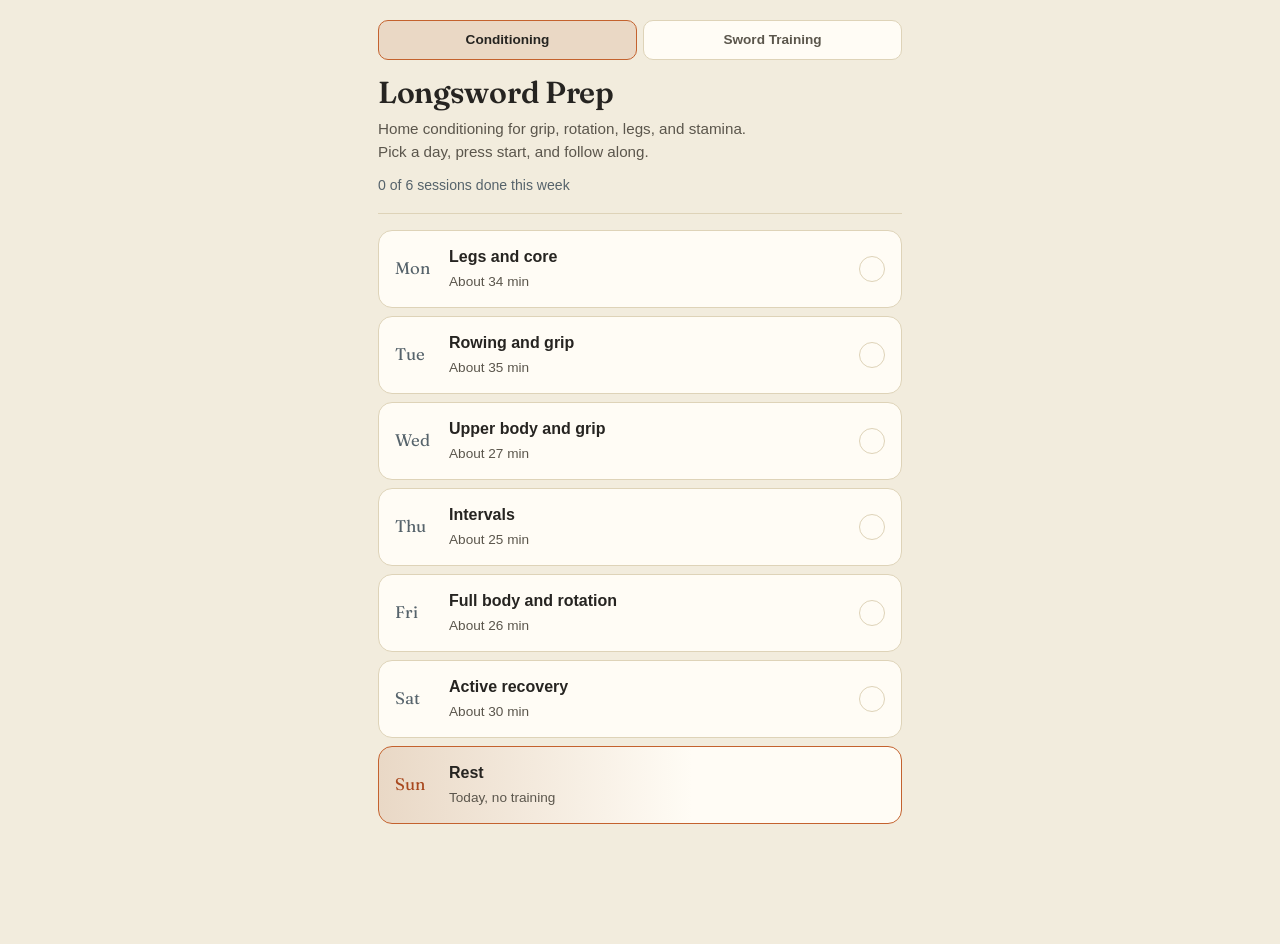
==== index.html @ ce35760e "Add files via upload" ====
<!DOCTYPE html>
<html lang="en">
<head>
<meta charset="UTF-8">
<meta name="viewport" content="width=device-width, initial-scale=1, viewport-fit=cover">
<title>Longsword Prep</title>
<meta name="theme-color" content="#1D2124" media="(prefers-color-scheme: dark)">
<meta name="theme-color" content="#F2ECDD" media="(prefers-color-scheme: light)">
<meta name="apple-mobile-web-app-capable" content="yes">
<meta name="mobile-web-app-capable" content="yes">
<meta name="apple-mobile-web-app-status-bar-style" content="black-translucent">
<meta name="apple-mobile-web-app-title" content="Longsword Prep">
<link rel="manifest" href="manifest.webmanifest">
<link rel="icon" type="image/png" sizes="192x192" href="icon-192.png">
<link rel="apple-touch-icon" href="apple-touch-icon.png">
<link rel="preconnect" href="https://fonts.googleapis.com">
<link rel="preconnect" href="https://fonts.gstatic.com" crossorigin>
<link href="https://fonts.googleapis.com/css2?family=Fraunces:opsz,wght@9..144,500;9..144,600;9..144,700&display=swap" rel="stylesheet">
<link rel="stylesheet" href="style.css">
</head>
<body>

<main id="home" class="screen">
  <nav class="top-nav">
    <span class="nav-item active">Conditioning</span>
    <a class="nav-item" href="sword.html">Sword Training</a>
  </nav>
  <div class="home-head">
    <h1>Longsword Prep</h1>
    <p>Home conditioning for grip, rotation, legs, and stamina. Pick a day, press start, and follow along.</p>
    <div class="week-count" id="weekCount"></div>
  </div>
  <div class="day-list" id="dayList"></div>
</main>

<main id="preview" class="screen" hidden>
  <button class="back-btn" id="pvBack"><svg viewBox="0 0 24 24" fill="none" stroke="currentColor" stroke-width="2" stroke-linecap="round" stroke-linejoin="round"><path d="M15 18l-6-6 6-6"/></svg>Week</button>
  <h1 class="pv-title" id="pvTitle"></h1>
  <div class="pv-meta" id="pvMeta"></div>
  <p class="rationale" id="pvWhy"></p>
  <div id="pvList"></div>
  <div class="start-bar" id="pvStartBar"><button class="start-btn" id="pvStart">Start workout</button></div>
</main>

<section id="player" class="player" hidden aria-live="polite">
  <div class="p-top">
    <button class="icon-btn" id="pClose" aria-label="End workout"><svg viewBox="0 0 24 24" fill="none" stroke="currentColor" stroke-width="2" stroke-linecap="round"><path d="M6 6l12 12M18 6L6 18"/></svg></button>
    <div class="p-count" id="pCount"></div>
    <button class="how-btn" id="pHow"><svg viewBox="0 0 24 24" fill="none" stroke="currentColor" stroke-width="2" stroke-linecap="round"><circle cx="12" cy="12" r="9"/><path d="M12 11v5M12 8h.01"/></svg>How to</button>
  </div>
  <div class="p-bar"><div class="p-bar-fill" id="pBar"></div></div>
  <div class="p-main">
    <div class="p-phase" id="pPhase"></div>
    <h2 class="p-name" id="pName"></h2>
    <div class="p-set" id="pSet"></div>
    <div class="ring-wrap">
      <svg class="ring" viewBox="0 0 240 240" aria-hidden="true">
        <circle class="ring-bg" cx="120" cy="120" r="108"/>
        <circle class="ring-fg" id="ringFg" cx="120" cy="120" r="108"/>
      </svg>
      <div class="ring-center">
        <div class="ring-big" id="pBig"></div>
        <div class="ring-small" id="pSmall"></div>
      </div>
    </div>
    <p class="p-cue" id="pCue"></p>
  </div>
  <div class="p-controls">
    <button class="ctl" id="pPrev" aria-label="Previous step"><svg viewBox="0 0 24 24" fill="none" stroke="currentColor" stroke-width="2" stroke-linecap="round" stroke-linejoin="round"><path d="M19 5L9 12l10 7V5zM5 5v14"/></svg></button>
    <button class="ctl-main" id="pMain"></button>
    <button class="ctl" id="pSkip" aria-label="Skip step"><svg viewBox="0 0 24 24" fill="none" stroke="currentColor" stroke-width="2" stroke-linecap="round" stroke-linejoin="round"><path d="M5 5l10 7-10 7V5zM19 5v14"/></svg></button>
  </div>
  <div class="p-extra" id="pExtra"><button class="pill" id="pAdd">Add 15s</button></div>
</section>

<main id="done" class="screen" hidden>
  <div class="done-wrap">
    <div class="done-mark"><svg viewBox="0 0 24 24" fill="none" stroke="#fff" stroke-width="3" stroke-linecap="round" stroke-linejoin="round"><path d="M5 13l4 4L19 7"/></svg></div>
    <h1 id="doneTitle">Workout complete</h1>
    <p id="doneText"></p>
    <button class="start-btn" id="doneBack">Back to the week</button>
  </div>
</main>

<div class="overlay" id="howto" hidden>
  <div class="backdrop" data-close="howto"></div>
  <div class="sheet" role="dialog" aria-modal="true" aria-labelledby="htName">
    <div class="sheet-head">
      <h2 id="htName"></h2>
      <button class="icon-btn" data-close="howto" aria-label="Close"><svg viewBox="0 0 24 24" fill="none" stroke="currentColor" stroke-width="2" stroke-linecap="round"><path d="M6 6l12 12M18 6L6 18"/></svg></button>
    </div>
    <div class="fig-row" id="htFig" hidden></div>
    <h3>How to do it</h3>
    <ol id="htSteps"></ol>
    <h3>Watch out for</h3>
    <ul id="htTips"></ul>
    <a class="demo-link" id="htLink" target="_blank" rel="noopener"><svg viewBox="0 0 24 24" fill="currentColor"><path d="M8 5v14l11-7z"/></svg>Watch a demo on YouTube</a>
  </div>
</div>

<div class="overlay" id="confirm" hidden>
  <div class="backdrop" data-close="confirm"></div>
  <div class="sheet" role="dialog" aria-modal="true" aria-labelledby="cfTitle">
    <h2 id="cfTitle" style="font-size:1.3rem">End this workout?</h2>
    <p style="color:var(--muted);margin:8px 0 0">Your progress in this session won't be saved.</p>
    <div class="confirm-actions">
      <button class="btn-quiet" data-close="confirm">Keep going</button>
      <button class="btn-danger" id="cfEnd">End workout</button>
    </div>
  </div>
</div>

<script src="workouts.js"></script>
<script src="figures.js"></script>
<script src="app.js"></script>
<script>
if ("serviceWorker" in navigator) {
  window.addEventListener("load", function () {
    navigator.serviceWorker.register("./sw.js").catch(function () {});
  });
}
</script>
</body>
</html>
---- style.css ----
:root{
  box-sizing:border-box;
  padding-top:env(safe-area-inset-top,0px);
  padding-bottom:env(safe-area-inset-bottom,0px);
  --bg:#1D2124;--panel:#262B2F;--panel-alt:#2E343A;--line:#3A4147;
  --steel:#8CA0AD;--steel-dim:#62707B;--ember:#C4622E;--ember-dim:#8F491F;
  --ember-glow:rgba(196,98,46,.18);--parchment:#EFE8DA;--muted:#A2A9AC;--focus:#D9A15C;
  color-scheme:dark;
}
@media (prefers-color-scheme: light){
  :root:not([data-theme="dark"]){
    --bg:#F2ECDD;--panel:#FFFCF5;--panel-alt:#EFE6D2;--line:#DED3B8;
    --steel:#56636B;--steel-dim:#7C8890;--ember:#A8481E;--ember-dim:#C4622E;
    --ember-glow:rgba(168,72,30,.12);--parchment:#262421;--muted:#5B564C;--focus:#A8481E;
    color-scheme:light;
  }
}
:root[data-theme="dark"]{
  --bg:#1D2124;--panel:#262B2F;--panel-alt:#2E343A;--line:#3A4147;
  --steel:#8CA0AD;--steel-dim:#62707B;--ember:#C4622E;--ember-dim:#8F491F;
  --ember-glow:rgba(196,98,46,.18);--parchment:#EFE8DA;--muted:#A2A9AC;--focus:#D9A15C;
  color-scheme:dark;
}
*{box-sizing:border-box}
[hidden]{display:none !important}
html{scroll-padding-top:env(safe-area-inset-top,0px)}
html,body{height:100%;margin:0}
body{background:var(--bg);color:var(--parchment);font-family:-apple-system,BlinkMacSystemFont,"Segoe UI",Roboto,Helvetica,Arial,sans-serif;font-size:16px;line-height:1.5;-webkit-font-smoothing:antialiased}
h1,h2,h3{font-family:"Fraunces",Georgia,serif;font-weight:600;letter-spacing:-.01em;margin:0}
button{font:inherit;color:inherit;cursor:pointer}
button:focus-visible,a:focus-visible{outline:2px solid var(--focus);outline-offset:2px}

.screen{max-width:560px;margin:0 auto;padding:20px 18px 120px}
.top-nav{display:flex;gap:6px;margin-bottom:16px}
.nav-item{flex:1;text-align:center;padding:9px 10px;border-radius:10px;font-size:.85rem;font-weight:600;text-decoration:none;color:var(--muted);background:var(--panel);border:1px solid var(--line)}
.nav-item.active{color:var(--parchment);background:var(--ember-glow);border-color:var(--ember-dim)}
.home-head{padding-bottom:16px;margin-bottom:16px;border-bottom:1px solid var(--line)}
.home-head h1{font-size:1.9rem;line-height:1.1}
.home-head p{margin:8px 0 0;color:var(--muted);font-size:.95rem;max-width:44ch}
.week-count{margin-top:12px;font-size:.88rem;color:var(--steel)}

.day-list{display:flex;flex-direction:column;gap:8px}
.day-card{display:flex;align-items:center;gap:14px;width:100%;text-align:left;background:var(--panel);border:1px solid var(--line);border-radius:14px;padding:14px 16px}
.day-card.today{border-color:var(--ember-dim);background:linear-gradient(90deg,var(--ember-glow),var(--panel) 60%)}
.dc-day{font-family:"Fraunces",Georgia,serif;font-size:1.05rem;width:40px;color:var(--steel);flex:0 0 auto}
.day-card.today .dc-day{color:var(--ember)}
.dc-body{flex:1 1 auto;min-width:0}
.dc-focus{font-weight:600}
.dc-meta{color:var(--muted);font-size:.85rem}
.dc-status{flex:0 0 auto;width:26px;height:26px;border-radius:50%;border:1.5px solid var(--line);display:flex;align-items:center;justify-content:center}
.dc-status.done{background:var(--ember);border-color:var(--ember)}
.dc-status svg{width:14px;height:14px}

.back-btn{background:none;border:none;color:var(--steel);padding:6px 0;margin-bottom:10px;display:inline-flex;align-items:center;gap:6px;font-size:.95rem}
.back-btn svg{width:18px;height:18px}
.pv-title{font-size:1.7rem;line-height:1.15}
.pv-meta{color:var(--muted);font-size:.9rem;margin-top:4px}
.rationale{color:var(--steel);font-size:.93rem;margin:14px 0 10px;padding-left:12px;border-left:2px solid var(--line)}
.plan-item{display:flex;align-items:center;gap:12px;padding:12px 0;border-top:1px solid var(--line)}
.plan-item:first-child{border-top:none}
.pi-body{flex:1 1 auto;min-width:0}
.pi-name{font-weight:600}
.pi-scheme{color:var(--ember);font-size:.87rem;font-variant-numeric:tabular-nums}
.pi-opt{color:var(--muted);font-size:.8rem;margin-left:6px;font-weight:400}
.how-btn{flex:0 0 auto;background:var(--panel-alt);border:1px solid var(--line);border-radius:20px;padding:6px 12px;font-size:.82rem;color:var(--parchment);display:inline-flex;align-items:center;gap:6px}
.how-btn svg{width:14px;height:14px}
.rest-msg{color:var(--muted);line-height:1.6}

.start-bar{position:fixed;left:0;right:0;bottom:0;padding:24px 18px calc(14px + env(safe-area-inset-bottom,0px));background:linear-gradient(to bottom,transparent,var(--bg) 35%)}
.start-btn{display:block;width:100%;max-width:524px;margin:0 auto;background:var(--ember);color:#fff;border:none;border-radius:14px;padding:16px;font-size:1.05rem;font-weight:600}

.player{position:fixed;inset:0;z-index:10;background:var(--bg);display:flex;flex-direction:column;padding:calc(12px + env(safe-area-inset-top,0px)) 18px calc(20px + env(safe-area-inset-bottom,0px));overflow-y:auto}
.p-top{display:flex;align-items:center;gap:12px;max-width:560px;width:100%;margin:0 auto}
.icon-btn{width:40px;height:40px;border-radius:50%;background:var(--panel);border:1px solid var(--line);display:flex;align-items:center;justify-content:center;flex:0 0 auto}
.icon-btn svg{width:18px;height:18px}
.p-count{flex:1;text-align:center;color:var(--muted);font-size:.88rem;font-variant-numeric:tabular-nums}
.p-bar{max-width:560px;width:100%;margin:12px auto 0;height:4px;background:var(--panel-alt);border-radius:2px;overflow:hidden}
.p-bar-fill{height:100%;background:var(--ember);width:0;transition:width .25s ease}
.p-main{flex:1 0 auto;display:flex;flex-direction:column;align-items:center;justify-content:center;text-align:center;max-width:520px;width:100%;margin:0 auto;padding:16px 0}
.p-phase{font-size:.9rem;color:var(--ember);font-weight:600}
.is-rest .p-phase{color:var(--steel)}
.p-name{font-size:clamp(1.6rem,7vw,2.1rem);line-height:1.15;margin-top:4px}
.p-set{color:var(--muted);font-size:.95rem;margin-top:4px;min-height:1.5em}
.ring-wrap{position:relative;width:min(64vw,260px);aspect-ratio:1/1;margin:20px 0 14px}
.ring{width:100%;height:100%;transform:rotate(-90deg)}
.ring-bg{fill:none;stroke:var(--panel-alt);stroke-width:12}
.ring-fg{fill:none;stroke:var(--ember);stroke-width:12;stroke-linecap:round;transition:stroke-dashoffset .22s linear}
.is-rest .ring-fg{stroke:var(--steel)}
.is-reps .ring-fg{stroke:var(--ember-dim);opacity:.55}
.ring-center{position:absolute;inset:0;display:flex;flex-direction:column;align-items:center;justify-content:center;padding:0 24px}
.ring-big{font-family:"Fraunces",Georgia,serif;font-size:clamp(2.8rem,13vw,3.8rem);line-height:1;font-variant-numeric:tabular-nums}
.ring-big.reps{font-size:clamp(1.5rem,7.5vw,2.1rem);line-height:1.15}
.ring-small{color:var(--muted);font-size:.9rem;margin-top:8px;font-variant-numeric:tabular-nums}
.p-cue{color:var(--steel);font-size:.93rem;max-width:36ch;margin:0 0 4px;min-height:1.5em}
.p-controls{display:flex;align-items:center;justify-content:center;gap:20px;padding-top:8px}
.ctl{width:54px;height:54px;border-radius:50%;background:var(--panel);border:1px solid var(--line);display:flex;align-items:center;justify-content:center}
.ctl svg{width:22px;height:22px}
.ctl-main{min-width:150px;height:62px;border-radius:31px;background:var(--ember);color:#fff;border:none;font-size:1.05rem;font-weight:600;padding:0 26px;display:flex;align-items:center;justify-content:center;gap:8px}
.ctl-main svg{width:20px;height:20px}
.is-rest .ctl-main{background:var(--steel);color:var(--bg)}
.p-extra{display:flex;justify-content:center;margin-top:14px;min-height:38px}
.pill{background:var(--panel);border:1px solid var(--line);border-radius:20px;padding:7px 16px;font-size:.88rem}

.overlay{position:fixed;inset:0;z-index:20;display:flex;align-items:flex-end;justify-content:center}
.backdrop{position:absolute;inset:0;background:rgba(0,0,0,.55)}
.sheet{position:relative;background:var(--panel);width:100%;max-width:560px;max-height:86%;overflow-y:auto;border-radius:18px 18px 0 0;padding:20px 20px calc(24px + env(safe-area-inset-bottom,0px));animation:up .2s ease}
@keyframes up{from{transform:translateY(30px);opacity:0}to{transform:none;opacity:1}}
@media (prefers-reduced-motion: reduce){.sheet{animation:none}.p-bar-fill,.ring-fg{transition:none}}
.sheet-head{display:flex;align-items:flex-start;gap:12px;margin-bottom:12px}
.sheet-head h2{flex:1;font-size:1.35rem}
.sheet h3{font-size:.98rem;margin:16px 0 6px;color:var(--steel)}
.sheet ol,.sheet ul{margin:0;padding-left:1.3em}
.sheet li{margin-bottom:6px;line-height:1.5}
.fig-row{display:flex;align-items:center;gap:6px;background:var(--panel-alt);border:1px solid var(--line);border-radius:14px;padding:10px 8px 8px;margin:4px 0 6px;
  --fig:var(--parchment);--fig-db:var(--ember);--fig-prop:var(--steel-dim);--fig-blade:var(--steel);--fig-ground:var(--line);--fig-bg:var(--panel-alt)}
.fig-row figure{flex:1 1 0;margin:0;text-align:center;min-width:0}
.fig-row svg{display:block;width:100%;height:auto;max-height:150px}
.fig-row figcaption{font-size:.8rem;color:var(--muted);margin-top:2px;line-height:1.35}
.fig-row .fig-step{flex:0 0 auto;color:var(--steel-dim);width:16px;height:16px;margin-bottom:22px}
.fig-row.single figure{flex:0 1 60%}
.fig-row.single{justify-content:center}
.demo-link{display:flex;align-items:center;justify-content:center;gap:8px;margin-top:20px;padding:13px;border-radius:12px;background:var(--panel-alt);border:1px solid var(--line);color:var(--parchment);text-decoration:none;font-weight:600}
.demo-link svg{width:18px;height:18px;color:var(--ember)}
.confirm-actions{display:flex;gap:10px;margin-top:18px}
.confirm-actions button{flex:1;padding:14px;border-radius:12px;font-weight:600}
.btn-quiet{background:var(--panel-alt);border:1px solid var(--line)}
.btn-danger{background:var(--ember);border:none;color:#fff}

.done-wrap{min-height:80vh;display:flex;flex-direction:column;align-items:center;justify-content:center;text-align:center}
.done-mark{width:84px;height:84px;border-radius:50%;background:var(--ember);display:flex;align-items:center;justify-content:center;margin-bottom:20px}
.done-mark svg{width:42px;height:42px}
.done-wrap h1{font-size:2rem}
.done-wrap p{color:var(--muted);max-width:34ch}
.done-wrap .start-btn{max-width:320px;margin-top:22px}

.safety{background:var(--panel);border:1px solid var(--line);border-radius:14px;padding:12px 16px;margin-bottom:14px}
.safety summary{font-weight:600;cursor:pointer;color:var(--ember)}
.safety ul{margin:10px 0 2px;padding-left:1.2em;color:var(--muted);font-size:.9rem}
.safety li{margin-bottom:6px}
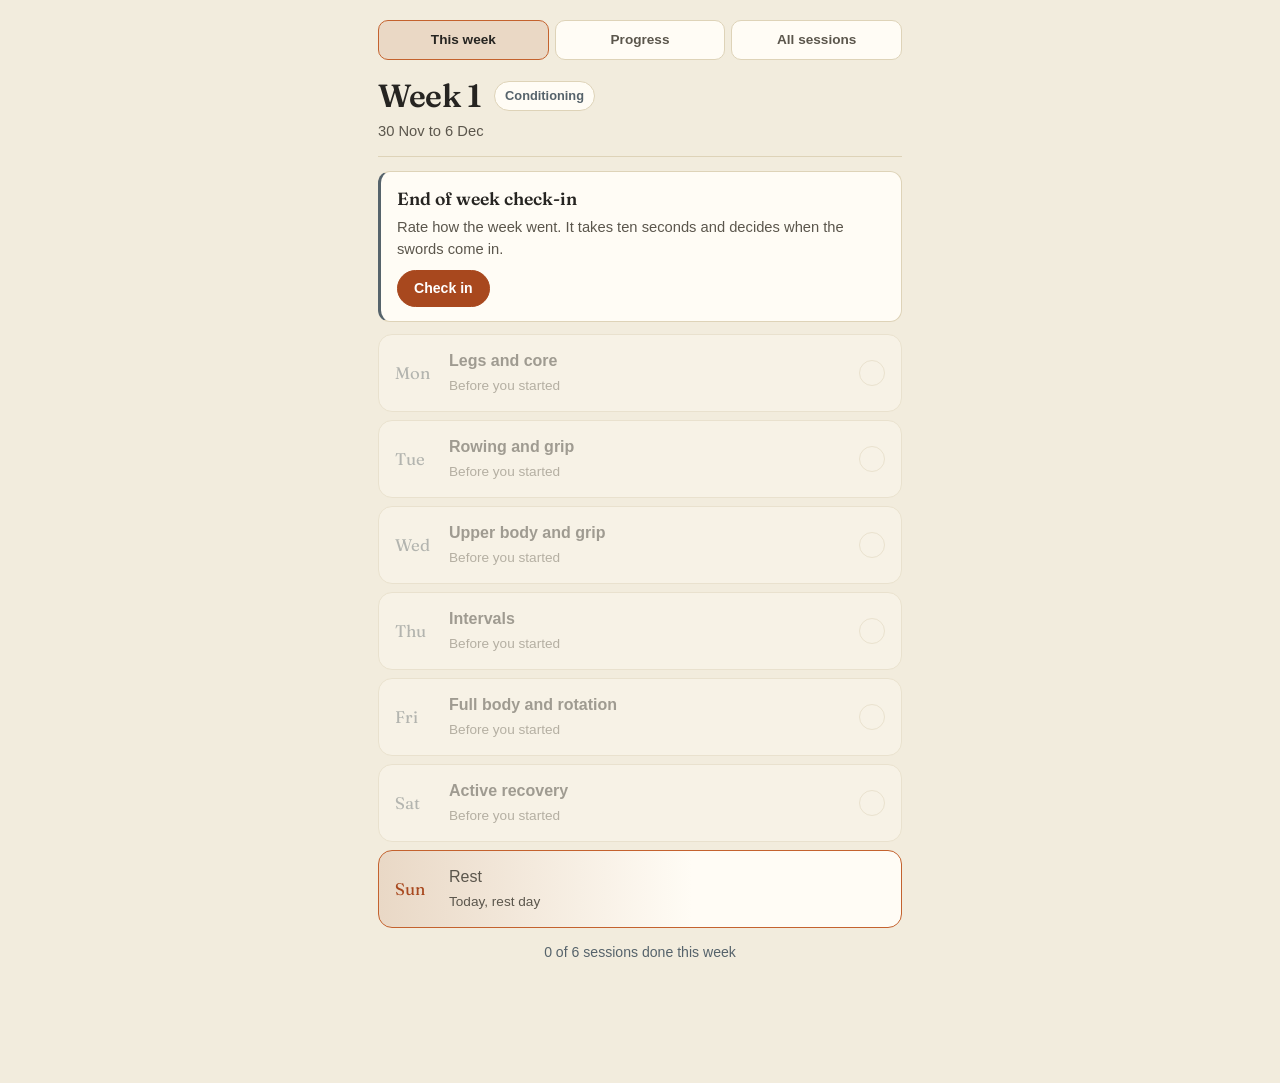
==== commit f2106d28: "Add files via upload" ====
--- a/index.html
+++ b/index.html
@@ -4,48 +4,367 @@
 <meta charset="UTF-8">
 <meta name="viewport" content="width=device-width, initial-scale=1, viewport-fit=cover">
 <title>Longsword Prep</title>
-<meta name="theme-color" content="#1D2124" media="(prefers-color-scheme: dark)">
-<meta name="theme-color" content="#F2ECDD" media="(prefers-color-scheme: light)">
-<meta name="apple-mobile-web-app-capable" content="yes">
-<meta name="mobile-web-app-capable" content="yes">
-<meta name="apple-mobile-web-app-status-bar-style" content="black-translucent">
-<meta name="apple-mobile-web-app-title" content="Longsword Prep">
-<link rel="manifest" href="manifest.webmanifest">
-<link rel="icon" type="image/png" sizes="192x192" href="icon-192.png">
-<link rel="apple-touch-icon" href="apple-touch-icon.png">
 <link rel="preconnect" href="https://fonts.googleapis.com">
 <link rel="preconnect" href="https://fonts.gstatic.com" crossorigin>
 <link href="https://fonts.googleapis.com/css2?family=Fraunces:opsz,wght@9..144,500;9..144,600;9..144,700&display=swap" rel="stylesheet">
-<link rel="stylesheet" href="style.css">
+<style>
+:root{
+  box-sizing:border-box;
+  padding-top:env(safe-area-inset-top,0px);
+  padding-bottom:env(safe-area-inset-bottom,0px);
+  --bg:#1D2124;--panel:#262B2F;--panel-alt:#2E343A;--line:#3A4147;
+  --steel:#8CA0AD;--steel-dim:#62707B;--ember:#C4622E;--ember-dim:#8F491F;
+  --ember-glow:rgba(196,98,46,.18);--parchment:#EFE8DA;--muted:#A2A9AC;--focus:#D9A15C;
+  color-scheme:dark;
+}
+@media (prefers-color-scheme: light){
+  :root:not([data-theme="dark"]){
+    --bg:#F2ECDD;--panel:#FFFCF5;--panel-alt:#EFE6D2;--line:#DED3B8;
+    --steel:#56636B;--steel-dim:#7C8890;--ember:#A8481E;--ember-dim:#C4622E;
+    --ember-glow:rgba(168,72,30,.12);--parchment:#262421;--muted:#5B564C;--focus:#A8481E;
+    color-scheme:light;
+  }
+}
+:root[data-theme="dark"]{
+  --bg:#1D2124;--panel:#262B2F;--panel-alt:#2E343A;--line:#3A4147;
+  --steel:#8CA0AD;--steel-dim:#62707B;--ember:#C4622E;--ember-dim:#8F491F;
+  --ember-glow:rgba(196,98,46,.18);--parchment:#EFE8DA;--muted:#A2A9AC;--focus:#D9A15C;
+  color-scheme:dark;
+}
+*{box-sizing:border-box}
+[hidden]{display:none !important}
+html{scroll-padding-top:env(safe-area-inset-top,0px)}
+html,body{height:100%;margin:0}
+body{background:var(--bg);color:var(--parchment);font-family:-apple-system,BlinkMacSystemFont,"Segoe UI",Roboto,Helvetica,Arial,sans-serif;font-size:16px;line-height:1.5;-webkit-font-smoothing:antialiased}
+h1,h2,h3{font-family:"Fraunces",Georgia,serif;font-weight:600;letter-spacing:-.01em;margin:0}
+button{font:inherit;color:inherit;cursor:pointer}
+button:focus-visible,a:focus-visible{outline:2px solid var(--focus);outline-offset:2px}
+
+.screen{max-width:560px;margin:0 auto;padding:20px 18px 120px}
+.top-nav{display:flex;gap:6px;margin-bottom:16px}
+.nav-item{flex:1;text-align:center;padding:9px 10px;border-radius:10px;font-size:.85rem;font-weight:600;text-decoration:none;color:var(--muted);background:var(--panel);border:1px solid var(--line)}
+.nav-item.active{color:var(--parchment);background:var(--ember-glow);border-color:var(--ember-dim)}
+.home-head{padding-bottom:16px;margin-bottom:16px;border-bottom:1px solid var(--line)}
+.home-head h1{font-size:1.9rem;line-height:1.1}
+.home-head p{margin:8px 0 0;color:var(--muted);font-size:.95rem;max-width:44ch}
+.week-count{margin-top:12px;font-size:.88rem;color:var(--steel)}
+
+.day-list{display:flex;flex-direction:column;gap:8px}
+.day-card{display:flex;align-items:center;gap:14px;width:100%;text-align:left;background:var(--panel);border:1px solid var(--line);border-radius:14px;padding:14px 16px}
+.day-card.today{border-color:var(--ember-dim);background:linear-gradient(90deg,var(--ember-glow),var(--panel) 60%)}
+.dc-day{font-family:"Fraunces",Georgia,serif;font-size:1.05rem;width:40px;color:var(--steel);flex:0 0 auto}
+.day-card.today .dc-day{color:var(--ember)}
+.dc-body{flex:1 1 auto;min-width:0}
+.dc-focus{font-weight:600}
+.dc-meta{color:var(--muted);font-size:.85rem}
+.dc-status{flex:0 0 auto;width:26px;height:26px;border-radius:50%;border:1.5px solid var(--line);display:flex;align-items:center;justify-content:center}
+.dc-status.done{background:var(--ember);border-color:var(--ember)}
+.dc-status svg{width:14px;height:14px}
+
+.back-btn{background:none;border:none;color:var(--steel);padding:6px 0;margin-bottom:10px;display:inline-flex;align-items:center;gap:6px;font-size:.95rem}
+.back-btn svg{width:18px;height:18px}
+.pv-title{font-size:1.7rem;line-height:1.15}
+.pv-meta{color:var(--muted);font-size:.9rem;margin-top:4px}
+.rationale{color:var(--steel);font-size:.93rem;margin:14px 0 10px;padding-left:12px;border-left:2px solid var(--line)}
+.plan-item{display:flex;align-items:center;gap:12px;padding:12px 0;border-top:1px solid var(--line)}
+.plan-item:first-child{border-top:none}
+.pi-body{flex:1 1 auto;min-width:0}
+.pi-name{font-weight:600}
+.pi-scheme{color:var(--ember);font-size:.87rem;font-variant-numeric:tabular-nums}
+.pi-opt{color:var(--muted);font-size:.8rem;margin-left:6px;font-weight:400}
+.how-btn{flex:0 0 auto;background:var(--panel-alt);border:1px solid var(--line);border-radius:20px;padding:6px 12px;font-size:.82rem;color:var(--parchment);display:inline-flex;align-items:center;gap:6px}
+.how-btn svg{width:14px;height:14px}
+.rest-msg{color:var(--muted);line-height:1.6}
+
+.start-bar{position:fixed;left:0;right:0;bottom:0;padding:24px 18px calc(14px + env(safe-area-inset-bottom,0px));background:linear-gradient(to bottom,transparent,var(--bg) 35%)}
+.start-btn{display:block;width:100%;max-width:524px;margin:0 auto;background:var(--ember);color:#fff;border:none;border-radius:14px;padding:16px;font-size:1.05rem;font-weight:600}
+
+.player{position:fixed;inset:0;z-index:10;background:var(--bg);display:flex;flex-direction:column;padding:calc(12px + env(safe-area-inset-top,0px)) 18px calc(20px + env(safe-area-inset-bottom,0px));overflow-y:auto}
+.p-top{display:flex;align-items:center;gap:12px;max-width:560px;width:100%;margin:0 auto}
+.icon-btn{width:40px;height:40px;border-radius:50%;background:var(--panel);border:1px solid var(--line);display:flex;align-items:center;justify-content:center;flex:0 0 auto}
+.icon-btn svg{width:18px;height:18px}
+.p-count{flex:1;text-align:center;color:var(--muted);font-size:.88rem;font-variant-numeric:tabular-nums}
+.p-bar{max-width:560px;width:100%;margin:12px auto 0;height:4px;background:var(--panel-alt);border-radius:2px;overflow:hidden}
+.p-bar-fill{height:100%;background:var(--ember);width:0;transition:width .25s ease}
+.p-main{flex:1 0 auto;display:flex;flex-direction:column;align-items:center;justify-content:center;text-align:center;max-width:520px;width:100%;margin:0 auto;padding:16px 0}
+.p-phase{font-size:.9rem;color:var(--ember);font-weight:600}
+.is-rest .p-phase{color:var(--steel)}
+.p-name{font-size:clamp(1.6rem,7vw,2.1rem);line-height:1.15;margin-top:4px}
+.p-set{color:var(--muted);font-size:.95rem;margin-top:4px;min-height:1.5em}
+.ring-wrap{position:relative;width:min(64vw,260px);aspect-ratio:1/1;margin:20px 0 14px}
+.ring{width:100%;height:100%;transform:rotate(-90deg)}
+.ring-bg{fill:none;stroke:var(--panel-alt);stroke-width:12}
+.ring-fg{fill:none;stroke:var(--ember);stroke-width:12;stroke-linecap:round;transition:stroke-dashoffset .22s linear}
+.is-rest .ring-fg{stroke:var(--steel)}
+.is-reps .ring-fg{stroke:var(--ember-dim);opacity:.55}
+.ring-center{position:absolute;inset:0;display:flex;flex-direction:column;align-items:center;justify-content:center;padding:0 24px}
+.ring-big{font-family:"Fraunces",Georgia,serif;font-size:clamp(2.8rem,13vw,3.8rem);line-height:1;font-variant-numeric:tabular-nums}
+.ring-big.reps{font-size:clamp(1.5rem,7.5vw,2.1rem);line-height:1.15}
+.ring-small{color:var(--muted);font-size:.9rem;margin-top:8px;font-variant-numeric:tabular-nums}
+.p-cue{color:var(--steel);font-size:.93rem;max-width:36ch;margin:0 0 4px;min-height:1.5em}
+.p-controls{display:flex;align-items:center;justify-content:center;gap:20px;padding-top:8px}
+.ctl{width:54px;height:54px;border-radius:50%;background:var(--panel);border:1px solid var(--line);display:flex;align-items:center;justify-content:center}
+.ctl svg{width:22px;height:22px}
+.ctl-main{min-width:150px;height:62px;border-radius:31px;background:var(--ember);color:#fff;border:none;font-size:1.05rem;font-weight:600;padding:0 26px;display:flex;align-items:center;justify-content:center;gap:8px}
+.ctl-main svg{width:20px;height:20px}
+.is-rest .ctl-main{background:var(--steel);color:var(--bg)}
+.p-extra{display:flex;justify-content:center;margin-top:14px;min-height:38px}
+.pill{background:var(--panel);border:1px solid var(--line);border-radius:20px;padding:7px 16px;font-size:.88rem}
+
+.overlay{position:fixed;inset:0;z-index:20;display:flex;align-items:flex-end;justify-content:center}
+.backdrop{position:absolute;inset:0;background:rgba(0,0,0,.55)}
+.sheet{position:relative;background:var(--panel);width:100%;max-width:560px;max-height:86%;overflow-y:auto;border-radius:18px 18px 0 0;padding:20px 20px calc(24px + env(safe-area-inset-bottom,0px));animation:up .2s ease}
+@keyframes up{from{transform:translateY(30px);opacity:0}to{transform:none;opacity:1}}
+@media (prefers-reduced-motion: reduce){.sheet{animation:none}.p-bar-fill,.ring-fg{transition:none}}
+.sheet-head{display:flex;align-items:flex-start;gap:12px;margin-bottom:12px}
+.sheet-head h2{flex:1;font-size:1.35rem}
+.sheet h3{font-size:.98rem;margin:16px 0 6px;color:var(--steel)}
+.sheet ol,.sheet ul{margin:0;padding-left:1.3em}
+.sheet li{margin-bottom:6px;line-height:1.5}
+.fig-row{display:flex;align-items:center;gap:6px;background:var(--panel-alt);border:1px solid var(--line);border-radius:14px;padding:10px 8px 8px;margin:4px 0 6px;
+  --fig:var(--parchment);--fig-db:var(--ember);--fig-prop:var(--steel-dim);--fig-blade:var(--steel);--fig-ground:var(--line);--fig-bg:var(--panel-alt)}
+.fig-row figure{flex:1 1 0;margin:0;text-align:center;min-width:0}
+.fig-row svg{display:block;width:100%;height:auto;max-height:150px}
+.fig-row figcaption{font-size:.8rem;color:var(--muted);margin-top:2px;line-height:1.35}
+.fig-row .fig-step{flex:0 0 auto;color:var(--steel-dim);width:16px;height:16px;margin-bottom:22px}
+.fig-row.single figure{flex:0 1 60%}
+.fig-row.single{justify-content:center}
+.demo-link{display:flex;align-items:center;justify-content:center;gap:8px;margin-top:20px;padding:13px;border-radius:12px;background:var(--panel-alt);border:1px solid var(--line);color:var(--parchment);text-decoration:none;font-weight:600}
+.demo-link svg{width:18px;height:18px;color:var(--ember)}
+.confirm-actions{display:flex;gap:10px;margin-top:18px}
+.confirm-actions button{flex:1;padding:14px;border-radius:12px;font-weight:600}
+.btn-quiet{background:var(--panel-alt);border:1px solid var(--line)}
+.btn-danger{background:var(--ember);border:none;color:#fff}
+
+.done-wrap{min-height:80vh;display:flex;flex-direction:column;align-items:center;justify-content:center;text-align:center}
+.done-mark{width:84px;height:84px;border-radius:50%;background:var(--ember);display:flex;align-items:center;justify-content:center;margin-bottom:20px}
+.done-mark svg{width:42px;height:42px}
+.done-wrap h1{font-size:2rem}
+.done-wrap p{color:var(--muted);max-width:34ch}
+.done-wrap .start-btn{max-width:320px;margin-top:22px}
+
+.safety{background:var(--panel);border:1px solid var(--line);border-radius:14px;padding:12px 16px;margin-bottom:14px}
+.safety summary{font-weight:600;cursor:pointer;color:var(--ember)}
+.safety ul{margin:10px 0 2px;padding-left:1.2em;color:var(--muted);font-size:.9rem}
+.safety li{margin-bottom:6px}
+
+.tabs{display:flex;gap:6px;margin-bottom:18px}
+.tab-btn{flex:1;padding:9px 6px;border-radius:10px;font-size:.85rem;font-weight:600;color:var(--muted);background:var(--panel);border:1px solid var(--line)}
+.tab-btn[aria-selected="true"]{color:var(--parchment);background:var(--ember-glow);border-color:var(--ember-dim)}
+.wk-head{padding-bottom:14px;margin-bottom:14px;border-bottom:1px solid var(--line)}
+.wk-top{display:flex;align-items:center;gap:12px;flex-wrap:wrap}
+.wk-head h1{font-size:2rem;line-height:1.1}
+.wk-dates{color:var(--muted);font-size:.92rem;margin:6px 0 0}
+.phase-chip{display:inline-block;font-size:.8rem;font-weight:600;padding:4px 10px;border-radius:20px;border:1px solid var(--line);color:var(--steel);background:var(--panel)}
+.phase-chip.p1,.phase-chip.p2{color:var(--ember);border-color:var(--ember-dim);background:var(--ember-glow)}
+.banner{background:var(--panel);border:1px solid var(--line);border-left:3px solid var(--steel);border-radius:12px;padding:14px 16px;margin-bottom:12px}
+.banner.win{border-left-color:var(--ember);background:linear-gradient(90deg,var(--ember-glow),var(--panel) 70%)}
+.bn-title{font-family:"Fraunces",Georgia,serif;font-weight:600;font-size:1.1rem}
+.bn-text{color:var(--muted);font-size:.92rem;margin:4px 0 10px}
+.pill.ember{background:var(--ember);border-color:var(--ember);color:#fff;font-weight:600}
+.day-card.st-missed{opacity:.55}
+.day-card.st-pre{opacity:.4}
+.day-card.st-today{border-color:var(--ember-dim);background:linear-gradient(90deg,var(--ember-glow),var(--panel) 60%)}
+.day-card.st-today .dc-day{color:var(--ember)}
+.day-card.is-rest .dc-focus{color:var(--muted);font-weight:500}
+.sword-tag{display:inline-flex;align-items:center;gap:4px;margin-left:8px;font-size:.75rem;color:var(--ember);vertical-align:1px}
+.sword-tag svg{width:12px;height:12px}
+.week-count{margin-top:14px;color:var(--steel);font-size:.88rem;text-align:center}
+.group-h{font-size:1.15rem;margin:18px 0 10px;color:var(--steel)}
+.link-btn{background:none;border:none;color:var(--steel);text-decoration:underline;text-underline-offset:3px;padding:14px 0 4px;font-size:.92rem;display:block;margin:0 auto}
+.pv-title{margin-top:2px}
+
+.track{display:flex;flex-direction:column;gap:0;margin:4px 0 8px;padding-left:4px}
+.tr-step{display:flex;gap:12px;position:relative;padding-bottom:16px}
+.tr-step:not(:last-child)::before{content:"";position:absolute;left:6px;top:16px;bottom:0;width:2px;background:var(--line)}
+.tr-dot{flex:0 0 auto;width:14px;height:14px;border-radius:50%;border:2px solid var(--steel-dim);background:var(--bg);margin-top:4px;position:relative;z-index:1}
+.tr-step.past .tr-dot{background:var(--steel);border-color:var(--steel)}
+.tr-step.now .tr-dot{background:var(--ember);border-color:var(--ember);box-shadow:0 0 0 4px var(--ember-glow)}
+.tr-name{font-weight:600}
+.tr-step.next .tr-name{color:var(--muted)}
+.tr-desc{color:var(--muted);font-size:.88rem}
+.pg-streak{color:var(--steel);font-size:.92rem;margin:0 0 14px}
+.safety p{color:var(--muted);font-size:.9rem;margin:10px 0 0}
+
+.cal{background:var(--panel);border:1px solid var(--line);border-radius:14px;padding:10px 10px 6px;margin:14px 0 10px;overflow-x:auto}
+.cal-row{display:grid;grid-template-columns:28px repeat(7,1fr) 40px;align-items:center;gap:4px;padding:4px 0;min-width:300px}
+.cal-row.cur{background:var(--ember-glow);border-radius:10px}
+.cal-row.fut{opacity:.55}
+.cal-head span{text-align:center;font-size:.75rem;color:var(--muted);font-weight:600}
+.cal-w{font-size:.8rem;color:var(--steel);text-align:center;font-variant-numeric:tabular-nums;font-weight:600}
+.cal-c{justify-self:center;width:26px;height:26px;border-radius:50%;display:flex;align-items:center;justify-content:center;border:1.5px solid var(--line);font-style:normal;font-size:.7rem;color:#fff}
+.cal-c svg{width:13px;height:13px}
+.c-done{background:var(--ember);border-color:var(--ember)}
+.c-missed{border-style:dashed;border-color:var(--steel-dim);opacity:.7}
+.c-today{border-color:var(--ember);border-width:2px}
+.c-future{border-color:var(--line)}
+.c-sword:not(.c-done){color:var(--ember)}
+.c-rest,.c-pre{border:none;background:none;position:relative}
+.c-rest::after,.c-pre::after{content:"";width:8px;height:2px;border-radius:1px;background:var(--steel-dim)}
+.c-rest.c-done::after{display:none}
+.cal-r{font-size:.78rem;text-align:right;color:var(--muted);font-variant-numeric:tabular-nums}
+.cal-r.good{color:var(--ember);font-weight:600}
+.cal-r.dim{opacity:.6}
+.cal-mark{display:flex;align-items:center;gap:6px;font-size:.78rem;font-weight:600;color:var(--ember);padding:8px 4px 2px}
+.cal-mark.p0{color:var(--steel)}
+.cal-mark svg{width:13px;height:13px}
+.legend{display:flex;flex-wrap:wrap;gap:12px 16px;color:var(--muted);font-size:.82rem;margin-bottom:16px}
+.legend span{display:inline-flex;align-items:center;gap:6px}
+.legend .cal-c{width:18px;height:18px;font-size:.6rem}
+.legend .cal-c svg{width:10px}
+.settings-btn{display:block;margin:0 auto}
+
+.sheet-title{font-size:1.4rem;margin-bottom:4px}
+.ci-sub{color:var(--muted);margin:0 0 14px}
+.ci-q{margin-bottom:18px}
+.ci-label{font-weight:600;margin-bottom:8px}
+.stars{display:flex;gap:6px}
+.star{width:46px;height:46px;border-radius:12px;background:var(--panel-alt);border:1px solid var(--line);display:flex;align-items:center;justify-content:center;padding:0}
+.star svg{width:26px;height:26px;fill:none;stroke:var(--steel-dim);stroke-width:1.6;stroke-linejoin:round}
+.star.on svg{fill:var(--ember);stroke:var(--ember)}
+.ci-ends{display:flex;justify-content:space-between;color:var(--muted);font-size:.78rem;margin-top:6px;max-width:262px}
+.seg{display:flex;gap:6px;flex-wrap:wrap}
+.seg button{flex:1;min-width:84px;padding:11px 10px;border-radius:10px;background:var(--panel-alt);border:1px solid var(--line);font-weight:600;font-size:.9rem}
+.seg button[aria-pressed="true"]{background:var(--ember-glow);border-color:var(--ember);color:var(--ember)}
+#ciSave:disabled{opacity:.45;cursor:not-allowed}
+.ci-score{font-family:"Fraunces",Georgia,serif;font-size:3rem;line-height:1;margin:6px 0 10px;color:var(--ember)}
+.ci-score span{font-size:2rem;margin-left:4px}
+.set-row{display:flex;align-items:center;gap:14px;padding:12px 0;border-bottom:1px solid var(--line)}
+.set-row>div{flex:1}
+.set-block{padding:14px 0;border-bottom:1px solid var(--line)}
+.set-block:last-child{border-bottom:none}
+.set-name{font-weight:600}
+.set-desc{color:var(--muted);font-size:.86rem;margin:2px 0 10px}
+.set-row .set-desc{margin-bottom:0}
+.toggle{flex:0 0 auto;width:50px;height:30px;border-radius:15px;background:var(--panel-alt);border:1px solid var(--line);position:relative;padding:0}
+.toggle::after{content:"";position:absolute;top:3px;left:3px;width:22px;height:22px;border-radius:50%;background:var(--steel-dim);transition:transform .15s ease}
+.toggle[aria-checked="true"]{background:var(--ember);border-color:var(--ember)}
+.toggle[aria-checked="true"]::after{transform:translateX(20px);background:#fff}
+.btn-outline{background:none;border:1px solid var(--ember-dim);color:var(--ember);border-radius:10px;padding:11px 16px;font-weight:600}
+@media (prefers-reduced-motion: reduce){.toggle::after{transition:none}}
+
+.br-card{background:var(--panel);border:1px solid var(--line);border-radius:14px;padding:4px 16px;margin:16px 0 6px}
+.br-card .set-row.last{border-bottom:none}
+.br-novoice{color:var(--muted);font-size:.9rem;padding:12px 0;margin:0;border-bottom:1px solid var(--line)}
+.br-list{list-style:none;margin:0;padding:0;counter-reset:br}
+.br-list li{display:flex;justify-content:space-between;gap:12px;padding:10px 0;border-top:1px solid var(--line);counter-increment:br}
+.br-list li:first-child{border-top:none}
+.br-list li span:first-child::before{content:counter(br)". ";color:var(--steel-dim);font-variant-numeric:tabular-nums}
+.br-s{color:var(--ember);font-size:.87rem;text-align:right;flex:0 0 auto;font-variant-numeric:tabular-nums}
+#pVoice[aria-pressed="false"]{color:var(--steel-dim)}
+.p-top .how-btn{margin-left:4px}
+
+.time-input{margin-top:8px;background:var(--panel-alt);border:1px solid var(--line);color:var(--parchment);border-radius:10px;padding:10px 12px;font-size:1rem;font-family:inherit;width:140px}
+.time-input::-webkit-calendar-picker-indicator{filter:invert(0.6)}
+</style>
 </head>
 <body>
-
 <main id="home" class="screen">
-  <nav class="top-nav">
-    <span class="nav-item active">Conditioning</span>
-    <a class="nav-item" href="sword.html">Sword Training</a>
+  <nav class="tabs" role="tablist" aria-label="Sections">
+    <button class="tab-btn" role="tab" data-tab="week">This week</button>
+    <button class="tab-btn" role="tab" data-tab="progress">Progress</button>
+    <button class="tab-btn" role="tab" data-tab="all">All sessions</button>
   </nav>
-  <div class="home-head">
-    <h1>Longsword Prep</h1>
-    <p>Home conditioning for grip, rotation, legs, and stamina. Pick a day, press start, and follow along.</p>
+
+  <section id="tab-week">
+    <div class="wk-head">
+      <div class="wk-top"><h1 id="wkTitle">Week 1</h1><span id="wkPhase"></span></div>
+      <div class="wk-dates" id="wkDates"></div>
+    </div>
+    <div id="wkBanners"></div>
+    <div class="day-list" id="dayList"></div>
     <div class="week-count" id="weekCount"></div>
-  </div>
-  <div class="day-list" id="dayList"></div>
+  </section>
+
+  <section id="tab-progress" hidden>
+    <div class="wk-head">
+      <h1>Progress</h1>
+      <div class="wk-dates" id="pgSub"></div>
+    </div>
+    <div class="track" id="pgTrack"></div>
+    <p class="pg-streak" id="pgStreak"></p>
+    <details class="safety">
+      <summary>How moving up works</summary>
+      <p>At the end of each week, you rate how the sessions felt and how your body is coping. Your score is the average of those two ratings.</p>
+      <p>Two weeks in a row at 4.5 stars or more moves you up a phase, as long as you did at least 5 of the week's sessions and had no sharp or joint pain.</p>
+      <p>Swords can come in from week 5 at the earliest, and phase 2 needs at least 3 weeks of phase 1 first. You can also change phase yourself in Settings.</p>
+    </details>
+    <div class="cal" id="pgCal" aria-label="Training calendar"></div>
+    <div class="legend">
+      <span><i class="cal-c c-done">✓</i>Done</span>
+      <span><i class="cal-c c-missed"></i>Missed</span>
+      <span><i class="cal-c c-future c-sword"></i>Sword day</span>
+      <span><i class="cal-c c-rest"></i>Rest</span>
+    </div>
+    <button class="pill settings-btn" id="openSettings">Settings</button>
+  </section>
+
+  <section id="tab-all" hidden>
+    <div class="wk-head">
+      <h1>All sessions</h1>
+      <p class="wk-dates">Run any session whenever you like. If it's the one planned for today, it ticks today off.</p>
+    </div>
+    <h2 class="group-h">Conditioning</h2>
+    <div class="day-list" id="allCond"></div>
+    <h2 class="group-h">Sword training</h2>
+    <details class="safety">
+      <summary>Before you pick up a sword</summary>
+      <ul>
+        <li>Train outside or somewhere with clear space of two sword lengths all round, and nothing overhead.</li>
+        <li>Check your sword before each session for cracks, a loose pommel, or a wobbly crossguard.</li>
+        <li>Use a synthetic or wooden sword on the dummy. Save steel for cutting in the air.</li>
+        <li>Stop if your wrists, elbows or shoulders start to hurt. Soreness the next day is fine, sharp pain isn't.</li>
+        <li>Written for a right-hander. If you're left-handed, mirror everything.</li>
+      </ul>
+    </details>
+    <div class="day-list" id="allSword"></div>
+  </section>
 </main>
 
 <main id="preview" class="screen" hidden>
-  <button class="back-btn" id="pvBack"><svg viewBox="0 0 24 24" fill="none" stroke="currentColor" stroke-width="2" stroke-linecap="round" stroke-linejoin="round"><path d="M15 18l-6-6 6-6"/></svg>Week</button>
+  <button class="back-btn" id="pvBack"><svg viewBox="0 0 24 24" fill="none" stroke="currentColor" stroke-width="2" stroke-linecap="round" stroke-linejoin="round"><path d="M15 18l-6-6 6-6"/></svg>Back</button>
   <h1 class="pv-title" id="pvTitle"></h1>
   <div class="pv-meta" id="pvMeta"></div>
   <p class="rationale" id="pvWhy"></p>
+  <details class="safety" id="pvSafety" hidden>
+    <summary>Safety check</summary>
+    <ul>
+      <li>Clear space of two sword lengths all round, nothing overhead.</li>
+      <li>Sword checked: no cracks, pommel and crossguard tight.</li>
+      <li>Synthetic or wooden sword for any dummy work.</li>
+    </ul>
+  </details>
   <div id="pvList"></div>
-  <div class="start-bar" id="pvStartBar"><button class="start-btn" id="pvStart">Start workout</button></div>
+  <button class="link-btn" id="pvMark" hidden></button>
+  <div class="start-bar" id="pvStartBar"><button class="start-btn" id="pvStart">Start session</button></div>
 </main>
 
+<main id="brief" class="screen" hidden>
+  <button class="back-btn" id="brBack"><svg viewBox="0 0 24 24" fill="none" stroke="currentColor" stroke-width="2" stroke-linecap="round" stroke-linejoin="round"><path d="M15 18l-6-6 6-6"/></svg>Back</button>
+  <h1 class="pv-title" id="brTitle"></h1>
+  <div class="pv-meta" id="brMeta"></div>
+  <div class="br-card">
+    <div id="brVoiceRow">
+      <div class="set-row">
+        <div><div class="set-name">Voice guide</div><div class="set-desc">Talks you through each exercise, rest, and countdown.</div></div>
+        <button class="toggle" id="brVoice" role="switch" aria-checked="true" aria-label="Voice guide"></button>
+      </div>
+    </div>
+    <p class="br-novoice" id="brNoVoice" hidden>The voice guide isn't available in this browser. Open the app in Chrome to use it.</p>
+    <div class="set-row last">
+      <div><div class="set-name">Hands-free reps</div><div class="set-desc">Times each rep set for you so it moves on by itself. You can still tap Done early.</div></div>
+      <button class="toggle" id="brHands" role="switch" aria-checked="true" aria-label="Hands-free reps"></button>
+    </div>
+  </div>
+  <h2 class="group-h">What's coming</h2>
+  <ol class="br-list" id="brList"></ol>
+  <div class="start-bar"><button class="start-btn" id="brBegin">Begin</button></div>
+</main>
 <section id="player" class="player" hidden aria-live="polite">
   <div class="p-top">
     <button class="icon-btn" id="pClose" aria-label="End workout"><svg viewBox="0 0 24 24" fill="none" stroke="currentColor" stroke-width="2" stroke-linecap="round"><path d="M6 6l12 12M18 6L6 18"/></svg></button>
     <div class="p-count" id="pCount"></div>
+    <button class="icon-btn" id="pVoice" aria-label="Mute voice guide"></button>
     <button class="how-btn" id="pHow"><svg viewBox="0 0 24 24" fill="none" stroke="currentColor" stroke-width="2" stroke-linecap="round"><circle cx="12" cy="12" r="9"/><path d="M12 11v5M12 8h.01"/></svg>How to</button>
   </div>
   <div class="p-bar"><div class="p-bar-fill" id="pBar"></div></div>
@@ -79,6 +398,7 @@
     <h1 id="doneTitle">Workout complete</h1>
     <p id="doneText"></p>
     <button class="start-btn" id="doneBack">Back to the week</button>
+    <button class="pill ember" id="doneCheckin" hidden style="margin-top:12px">Do your weekly check-in</button>
   </div>
 </main>
 
@@ -110,15 +430,1417 @@
   </div>
 </div>
 
-<script src="workouts.js"></script>
-<script src="figures.js"></script>
-<script src="app.js"></script>
+
+<div class="overlay" id="checkin" hidden>
+  <div class="backdrop" data-close="checkin"></div>
+  <div class="sheet" role="dialog" aria-modal="true" aria-labelledby="ciTitle">
+    <div id="ciForm">
+      <h2 id="ciTitle" class="sheet-title"></h2>
+      <p class="ci-sub" id="ciSub"></p>
+      <div class="ci-q">
+        <div class="ci-label">How did this week's sessions feel?</div>
+        <div class="stars" id="ciStars1"></div>
+        <div class="ci-ends"><span>Really tough</span><span>Comfortable</span></div>
+      </div>
+      <div class="ci-q">
+        <div class="ci-label" id="ciQ2"></div>
+        <div class="stars" id="ciStars2"></div>
+        <div class="ci-ends"><span id="ciQ2lo"></span><span id="ciQ2hi"></span></div>
+      </div>
+      <div class="ci-q">
+        <div class="ci-label">Any sharp or joint pain this week? Normal muscle soreness doesn't count.</div>
+        <div class="seg" id="ciPain"><button data-pain="0">No</button><button data-pain="1">Yes</button></div>
+      </div>
+      <button class="start-btn" id="ciSave" disabled>Save check-in</button>
+      <button class="link-btn" id="ciSkip">Skip this week</button>
+    </div>
+    <div id="ciResult" hidden>
+      <div class="ci-score" id="ciScore"></div>
+      <h2 class="sheet-title" id="ciResTitle"></h2>
+      <p class="ci-sub" id="ciResText"></p>
+      <button class="start-btn" id="ciDone">Done</button>
+    </div>
+  </div>
+</div>
+
+<div class="overlay" id="settings" hidden>
+  <div class="backdrop" data-close="settings"></div>
+  <div class="sheet" role="dialog" aria-modal="true" aria-labelledby="setTitle">
+    <div class="sheet-head">
+      <h2 id="setTitle">Settings</h2>
+      <button class="icon-btn" data-close="settings" aria-label="Close"><svg viewBox="0 0 24 24" fill="none" stroke="currentColor" stroke-width="2" stroke-linecap="round"><path d="M6 6l12 12M18 6L6 18"/></svg></button>
+    </div>
+    <div class="set-row">
+      <div><div class="set-name">Training dummy built</div><div class="set-desc">Adds the dummy session to the phase 2 rotation.</div></div>
+      <button class="toggle" id="setDummy" role="switch" aria-checked="false" aria-label="Training dummy built"></button>
+    </div>
+    <div class="set-row">
+      <div><div class="set-name">Daily reminder</div><div class="set-desc" id="remDesc">Sends a notification at the same time every day.</div></div>
+      <button class="toggle" id="setReminder" role="switch" aria-checked="false" aria-label="Daily reminder"></button>
+    </div>
+    <div class="set-block" id="remTimeBlock" hidden>
+      <div class="set-name">Reminder time</div>
+      <input type="time" id="remTime" class="time-input">
+    </div>
+    <div class="set-block">
+      <div class="set-name">Phase</div>
+      <div class="set-desc">Switches your schedule from this week. The weekly check-in normally does this for you.</div>
+      <div class="seg" id="setPhase"><button data-p="0">Conditioning</button><button data-p="1">Sword 1</button><button data-p="2">Sword 2</button></div>
+    </div>
+    <div class="set-block">
+      <div class="set-name">Start again</div>
+      <div class="set-desc">Clears every tick and check-in, and makes this week week 1.</div>
+      <button class="btn-outline" id="setReset">Restart from week 1</button>
+    </div>
+  </div>
+</div>
 <script>
-if ("serviceWorker" in navigator) {
-  window.addEventListener("load", function () {
-    navigator.serviceWorker.register("./sw.js").catch(function () {});
+(function(){
+"use strict";
+/*
+  Workout content lives here.
+  LIB  = every exercise: name, YouTube search terms (q), form steps, and tips.
+  DAYS = the weekly plan. Each plan item points at a LIB key and gives
+         sets, reps (text) or time (seconds), rest (seconds between sets),
+         and after (seconds before the next exercise, default 30).
+  Edit freely; the app rebuilds itself from this data.
+*/
+/* ---------- Exercise library ---------- */
+var COND_LIB = {
+  warm_legs:{name:"Warm-up",q:"leg swings hip circles warm up",
+    steps:["Easy crosstrainer for about 4 minutes, just enough to get warm.","10 leg swings per leg, front to back, holding something for balance.","10 hip circles in each direction."],
+    tips:["This should feel easy. Save your effort for the main work."]},
+  warm_upper:{name:"Warm-up",q:"arm circles shoulder warm up",
+    steps:["Easy crosstrainer for about 4 minutes.","10 arm circles forwards, then 10 backwards.","10 slow shoulder rolls in each direction."],
+    tips:["Start the arm circles small and let them get bigger."]},
+  warm_row:{name:"Warm-up row",q:"rowing machine technique beginner",
+    steps:["Row at a very easy pace.","On each stroke: push with the legs, lean back slightly, then pull the handle to your lower ribs.","Return in reverse: arms out, body forward, then bend the knees."],
+    tips:["Most of the power comes from the legs, not the arms.","Don't hunch over at the front of the stroke."]},
+  warm_rotation:{name:"Warm-up",q:"standing torso twist warm up",
+    steps:["Easy row for about 4 minutes.","10 standing torso twists each side, arms loose.","10 arm circles in each direction."],
+    tips:["Let the hips turn a little with the twists rather than forcing the spine."]},
+  warm_cross:{name:"Warm-up",q:"elliptical cross trainer technique",
+    steps:["Crosstrainer at an easy, steady pace.","Stand tall and use the handles, pushing and pulling."],
+    tips:["Don't lean on the handles and let the machine carry you."]},
+
+  squat:{name:"Bodyweight squats",q:"bodyweight squat form",
+    steps:["Feet shoulder-width apart, toes turned out slightly.","Push your hips back and bend your knees, like sitting into a low chair.","Go as low as you can while keeping heels down and chest up.","Drive through your whole foot to stand back up."],
+    tips:["Knees should follow the line of your toes, not cave inwards.","Don't let your lower back round at the bottom."]},
+  bridge:{name:"Glute bridges",q:"glute bridge form",
+    steps:["Lie on your back, knees bent, feet flat and hip-width apart.","Squeeze your glutes and push your hips up until knees, hips and shoulders line up.","Hold for one second at the top.","Lower slowly."],
+    tips:["Push through your heels.","Don't arch your lower back to get extra height."]},
+  lunge:{name:"Reverse lunges",q:"reverse lunge form",
+    steps:["Stand tall, feet hip-width apart.","Step one foot back and lower until both knees are bent to about 90 degrees.","Your back knee should hover just above the floor.","Push through the front heel to return to standing."],
+    tips:["Keep your torso upright.","Hold a light dumbbell in each hand once bodyweight feels easy."]},
+  calf:{name:"Calf raises",q:"calf raise form",
+    steps:["Stand with feet hip-width apart, holding something for balance.","Rise up onto the balls of your feet as high as you can.","Pause at the top.","Lower slowly, over about 2 seconds."],
+    tips:["No bouncing at the bottom.","Doing them on a step edge gives a bigger stretch."]},
+  plank:{name:"Plank",q:"forearm plank form",
+    steps:["Forearms on the floor, elbows directly under your shoulders.","Step your feet back so your body is straight from head to heels.","Brace your stomach as if someone was about to poke it, and squeeze your glutes.","Breathe steadily and hold."],
+    tips:["Hips shouldn't sag down or pike up.","Drop to your knees if your form breaks."]},
+  side_plank:{name:"Side plank",q:"side plank form",
+    steps:["Lie on your side with your elbow under your shoulder.","Stack your feet, or stagger them for balance.","Lift your hips until your body is in a straight line.","Hold without letting your hips drop."],
+    tips:["Bending the knees and resting on them is a fine starting version."]},
+  dead_bug:{name:"Dead bug",q:"dead bug exercise form",
+    steps:["Lie on your back, arms straight up, knees bent at 90 degrees above your hips.","Press your lower back flat into the floor.","Slowly lower one arm and the opposite leg towards the floor.","Bring them back and switch sides."],
+    tips:["If your lower back lifts off the floor, don't lower as far."]},
+
+  row_steady:{name:"Steady row",q:"rowing machine steady state technique",
+    steps:["Legs push first, then lean back slightly, then pull the handle to your lower ribs.","Return in reverse: arms, then body, then legs.","Keep a smooth, steady rhythm."],
+    tips:["You should be able to hold a conversation. This is base-building, not a race.","Most of the work comes from the legs."]},
+  farmer:{name:"Farmer's carry",q:"farmers carry dumbbell form",
+    steps:["Hold a dumbbell in each hand at your sides.","Stand tall with shoulders back and down.","Walk with slow, steady steps, or march on the spot if space is tight.","Grip hard the whole time."],
+    tips:["Don't let your shoulders creep up towards your ears.","Don't lean to one side."]},
+  wrist_curl:{name:"Wrist curls",q:"dumbbell wrist curl reverse wrist curl",
+    steps:["Sit with forearms resting on your thighs, wrists just past your knees.","Palms up: let the dumbbell roll towards your fingertips, then curl your wrist up.","Do your reps, then flip palms down and lift the back of your hand towards the ceiling."],
+    tips:["Only your wrists should move, forearms stay still.","Go light. Forearm tendons are easy to irritate."]},
+  dead_hang:{name:"Dead hang",q:"dead hang form",
+    steps:["Grip a bar overhand, about shoulder-width.","Lift your feet and hang with your arms straight.","Keep your shoulders slightly engaged rather than fully slumped.","Drop down when your grip gives out."],
+    tips:["Only use a bar rated to hold your body weight.","Skip this if you don't have one. The carries already cover grip."]},
+
+  pushup:{name:"Push-ups",q:"push up form beginner",
+    steps:["Hands slightly wider than your shoulders.","Body straight from head to heels, or head to knees.","Lower your chest to just above the floor, elbows at about 45 degrees from your body.","Push back up."],
+    tips:["Knees on the floor or hands on a counter are both fine versions.","Full range beats fast half reps."]},
+  db_row:{name:"Dumbbell rows",q:"single arm dumbbell row form",
+    steps:["Put one hand and knee on a bench or sturdy chair, the other foot on the floor.","Hold the dumbbell with your arm hanging straight down.","Pull your elbow back past your ribs and squeeze your shoulder blade.","Lower slowly."],
+    tips:["Keep your back flat.","Don't twist your body to heave the weight up."]},
+  press:{name:"Shoulder press",q:"dumbbell shoulder press form",
+    steps:["Hold dumbbells at shoulder height, palms facing forward.","Brace your stomach.","Press straight up until your arms are nearly straight.","Lower back to your shoulders with control."],
+    tips:["Don't arch your lower back. Sitting down can help.","Press straight overhead, not out in front."]},
+  rear_delt:{name:"Rear delt flyes",q:"dumbbell rear delt fly form",
+    steps:["Hinge forward at the hips with a flat back and soft knees.","Let the dumbbells hang below your chest, elbows slightly bent.","Raise your arms out to the sides, squeezing your shoulder blades together.","Lower slowly."],
+    tips:["Go very light. This is a small muscle."]},
+  rev_wrist:{name:"Reverse wrist curls",q:"reverse wrist curl dumbbell",
+    steps:["Sit with forearms on your thighs, palms facing down.","Lift the back of your hand towards the ceiling.","Lower slowly."],
+    tips:["This is the motion that keeps a sword tip from wandering.","Very light weight is plenty."]},
+
+  intervals:{name:"Hard effort",q:"elliptical interval training",
+    steps:["Push hard on the crosstrainer: faster pace, higher resistance, or both.","When the timer switches to recovery, drop to an easy pace but keep moving."],
+    tips:["Hard means you couldn't hold a sentence.","Ease off if you feel dizzy or your form falls apart."]},
+
+  squat_press:{name:"Squat to press",q:"dumbbell squat to press thruster form",
+    steps:["Hold dumbbells at your shoulders.","Squat down.","Stand all the way up.","Press the dumbbells overhead, lower them to your shoulders, and repeat."],
+    tips:["Finish standing up before you press."]},
+  plank_row:{name:"Plank rows",q:"plank row renegade row form",
+    steps:["Get into a high plank on your hands, holding the dumbbells.","Set your feet wider than usual for balance.","Row one dumbbell to your ribs without letting your hips twist.","Lower it and switch sides."],
+    tips:["Wider feet make it easier.","Knees on the floor is a fine starting version."]},
+  woodchop:{name:"Standing woodchoppers",q:"dumbbell woodchopper exercise",
+    steps:["Feet shoulder-width apart, holding one dumbbell with both hands.","Start with it up above one shoulder.","Rotate your hips and torso to bring it diagonally down across your body to the opposite hip.","Return under control."],
+    tips:["Let your back foot pivot. The movement comes from the hips, just like a cut.","Don't just swing with your arms."]},
+  russian:{name:"Russian twists",q:"russian twist form",
+    steps:["Sit with knees bent and lean back slightly with a straight back.","Hold your hands together or a light dumbbell.","Rotate your torso side to side, touching the floor next to each hip."],
+    tips:["Keeping your feet on the floor is fine, and kinder on the lower back.","Rotate your ribcage, not just your arms."]},
+  bird_dog:{name:"Bird dogs",q:"bird dog exercise form",
+    steps:["Start on your hands and knees.","Reach one arm forward and the opposite leg back until both are straight.","Hold for 1 to 2 seconds.","Return and switch sides."],
+    tips:["Keep your hips level, as if balancing a cup on your lower back.","Move slowly."]},
+
+  easy_cardio:{name:"Easy row or crosstrainer",q:"low intensity steady state cardio",
+    steps:["Pick whichever machine you fancy.","Keep the pace very easy, well below Tuesday's row."],
+    tips:["You should be able to chat comfortably. It shouldn't feel like a workout."]},
+  mobility:{name:"Mobility flow",q:"full body mobility routine beginner",
+    steps:["Shoulder circles.","Cat-cow on hands and knees.","Hip openers, like deep lunges with a slight twist.","Wrist rotations.","Thoracic rotations: on hands and knees, one hand behind your head, rotate the elbow up to the ceiling.","A few slow reps of each, then repeat."],
+    tips:["Move gently. Nothing should hurt."]},
+
+  cool_legs:{name:"Cool-down stretches",q:"quad hamstring hip flexor stretch",
+    steps:["Quad stretch: 30 seconds per leg.","Hamstring stretch: 30 seconds per leg.","Hip flexor stretch in a half-kneeling lunge: 30 seconds per side."],
+    tips:["Ease into stretches, don't bounce."]},
+  cool_grip:{name:"Cool-down stretches",q:"forearm stretch wrist flexor extensor",
+    steps:["Arm out straight, palm up, gently pull your fingers back: 30 seconds each arm.","Palm down, gently pull your hand towards you: 30 seconds each arm.","Finish with slow shoulder rolls."],
+    tips:["Gentle pressure only."]},
+  cool_upper:{name:"Cool-down stretches",q:"doorway chest stretch cross body shoulder stretch",
+    steps:["Doorway chest stretch: forearms on the frame, lean gently through: 30 seconds.","Cross-body shoulder stretch: 30 seconds per arm."],
+    tips:["Keep breathing slowly."]},
+  cool_cardio:{name:"Cool-down",q:"calf stretch hip flexor stretch",
+    steps:["Easy pace on the crosstrainer for about 3 minutes.","Calf stretch against a wall: 30 seconds each leg.","Hip flexor stretch: 30 seconds each side."],
+    tips:["Let your breathing settle before you stop moving."]},
+  cool_rot:{name:"Cool-down stretches",q:"seated spinal twist childs pose",
+    steps:["Seated spinal twist: 30 to 45 seconds each side.","Child's pose: 45 seconds."],
+    tips:["Twist gently, using your breath to go a little further."]},
+  cool_full:{name:"Full-body stretch",q:"full body stretch routine",
+    steps:["Stretch whatever feels tight today.","Legs, hips, shoulders, and forearms are the usual suspects."],
+    tips:["Relax into it."]}
+};
+
+/* ---------- Weekly plan ---------- */
+var COND_DAYS = [
+  {id:"mon",short:"Mon",full:"Monday",focus:"Legs and core",
+   equipment:"Bodyweight and light dumbbells",
+   why:"Longsword guards and lunges live in the legs, and rotational core strength is what turns hip drive into an actual cut.",
+   plan:[
+    {ex:"warm_legs",time:300,after:15},
+    {ex:"squat",sets:3,reps:"12 to 15 reps",rest:60},
+    {ex:"bridge",sets:3,reps:"15 reps",rest:45},
+    {ex:"lunge",sets:3,reps:"10 each leg",rest:60},
+    {ex:"calf",sets:3,reps:"15 reps",rest:45},
+    {ex:"plank",sets:3,time:30,rest:45},
+    {ex:"side_plank",sets:2,time:20,sides:true,rest:30},
+    {ex:"dead_bug",sets:2,reps:"10 each side",rest:30},
+    {ex:"cool_legs",time:180}
+   ]},
+  {id:"tue",short:"Tue",full:"Tuesday",focus:"Rowing and grip",
+   equipment:"Rower and light dumbbells",
+   why:"Grip is usually the first thing to fail on a longsword. This trains hands and forearms directly, alongside the aerobic base that lets you last.",
+   plan:[
+    {ex:"warm_row",time:300,after:15},
+    {ex:"row_steady",time:900},
+    {ex:"farmer",sets:3,time:30,rest:60},
+    {ex:"wrist_curl",sets:3,reps:"15 each direction",rest:45},
+    {ex:"dead_hang",sets:3,reps:"Hold as long as you can",rest:60,optional:true},
+    {ex:"cool_grip",time:120}
+   ]},
+  {id:"wed",short:"Wed",full:"Wednesday",focus:"Upper body and grip",
+   equipment:"Bodyweight and light dumbbells",
+   why:"This is where holding a sword up in guard stops being exhausting. Shoulders and upper back carry that load, not the arms alone.",
+   plan:[
+    {ex:"warm_upper",time:300,after:15},
+    {ex:"pushup",sets:3,reps:"8 to 12 reps",rest:60},
+    {ex:"db_row",sets:3,reps:"12 each side",rest:60},
+    {ex:"press",sets:3,reps:"10 reps",rest:60},
+    {ex:"rear_delt",sets:3,reps:"12 reps",rest:45},
+    {ex:"rev_wrist",sets:2,reps:"15 reps",rest:45},
+    {ex:"cool_upper",time:120}
+   ]},
+  {id:"thu",short:"Thu",full:"Thursday",focus:"Intervals",
+   equipment:"Crosstrainer",
+   why:"Armoured exchanges are short, brutal bursts. This builds the engine that lets you recover quickly between them.",
+   plan:[
+    {ex:"warm_cross",time:300,after:10},
+    {ex:"intervals",sets:8,time:30,rest:90,restLabel:"Easy pace",restCue:"Keep moving at an easy pace.",after:10},
+    {ex:"cool_cardio",time:300}
+   ]},
+  {id:"fri",short:"Fri",full:"Friday",focus:"Full body and rotation",
+   equipment:"Bodyweight and light dumbbells",
+   why:"Cuts come from hip and torso rotation, not the arms. This session builds a cut rather than just a swing.",
+   plan:[
+    {ex:"warm_rotation",time:300,after:15},
+    {ex:"squat_press",sets:3,reps:"10 reps",rest:60},
+    {ex:"plank_row",sets:3,reps:"8 each side",rest:60},
+    {ex:"woodchop",sets:2,reps:"12 each side",rest:45},
+    {ex:"russian",sets:3,reps:"16 total",rest:45},
+    {ex:"bird_dog",sets:2,reps:"10 each side",rest:30},
+    {ex:"cool_rot",time:150}
+   ]},
+  {id:"sat",short:"Sat",full:"Saturday",focus:"Active recovery",
+   equipment:"Rower or crosstrainer",
+   why:"Easy movement speeds up recovery more than sitting still. This one is deliberately light.",
+   plan:[
+    {ex:"easy_cardio",time:1080,after:15},
+    {ex:"mobility",sets:2,time:180,rest:20},
+    {ex:"cool_full",time:300}
+   ]},
+  {id:"sun",short:"Sun",full:"Sunday",focus:"Rest",rest:true,
+   why:"This is where the actual adaptation happens. The week only works if you let this day be nothing.",
+   plan:[]}
+];
+/*
+  Sword training content, in the same shape as js/workouts.js.
+  LIB  = every guard, cut, and drill: name, YouTube search terms (q),
+         steps, and tips. A matching key in FIG (js/figures.js) adds a picture.
+  DAYS = the sessions. Each plan item points at a LIB key and gives
+         sets, reps (text) or time (seconds), rest (seconds between sets),
+         sides:true (do it on both sides), and after (seconds before the
+         next item, default 30).
+  Guard and cut names follow the German (Liechtenauer) tradition.
+  Directions are written for a right-hander. Left-handers mirror everything.
+*/
+/* ---------- Sword library ---------- */
+var SWORD_LIB = {
+  warm_sword:{name:"Warm-up",q:"hema warm up routine",
+    steps:["A couple of minutes of easy movement, marching or light jogging on the spot.","10 wrist circles each direction, then 10 arm circles forwards and backwards.","10 slow torso twists with loose arms, letting the hips turn.","10 slow, gentle practice cuts with the sword, just to get moving."],
+    tips:["Longsword is hard on wrists and forearms. Don't skip this."]},
+  cool_sword:{name:"Cool-down",q:"forearm wrist stretch",
+    steps:["Forearm stretch, palm up then palm down: 30 seconds each arm.","Cross-body shoulder stretch: 30 seconds each arm.","Slow shoulder rolls, then shake your hands out."],
+    tips:["Tight forearms after a session are normal. Stretching now helps the next one."]},
+
+  grip_stance:{name:"Grip and stance",q:"longsword grip and stance beginner",
+    steps:["Right hand just below the crossguard, left hand on or just above the pommel.","Grip mostly with your last three fingers, keeping the thumb and forefinger a little looser.","Feet about shoulder-width apart, left foot forward, knees soft, weight evenly split.","Stand tall and relaxed. Practise settling into this stance a few times."],
+    tips:["A death grip slows your cuts and tires your forearms fast.","Hands stay apart on the grip. The gap between them is what lets you lever the blade."]},
+
+  guard_vomtag:{name:"Vom Tag (from the roof)",q:"vom tag guard longsword",
+    steps:["Left foot forward.","Hold the sword above your head, point angled up and back, or rest it on your right shoulder. Both versions are correct.","Elbows fairly close in, not flared out wide.","On the left side, mirror it: right foot forward, sword on your left."],
+    tips:["Most descending cuts start from here.","Above the head gives a faster cut but tires the shoulders sooner, which is exactly why holding it builds endurance."]},
+  guard_ochs:{name:"Ochs (the ox)",q:"ochs guard longsword",
+    steps:["Left foot forward.","Raise the hilt beside the right side of your head, hands around temple height.","Aim the point straight at your opponent's face, like the horn of an ox.","On the left side, mirror it: right foot forward, hilt beside the left of your head."],
+    tips:["The point should stay level on target, not drift up at the sky.","Arms bent but not cramped. You should be able to thrust straight out of it."]},
+  guard_pflug:{name:"Pflug (the plough)",q:"pflug guard longsword",
+    steps:["Left foot forward.","Hold the hilt beside your right hip, pommel low.","Point angled up at your opponent's face or chest.","On the left side, mirror it: right foot forward, hilt by your left hip."],
+    tips:["Keep your back upright rather than hunching over the hilt.","If the point drops, it stops threatening anything."]},
+  guard_alber:{name:"Alber (the fool)",q:"alber guard longsword",
+    steps:["Either foot forward.","Hold the hilt low in front of you with the point angled down toward the ground.","Shoulders and arms relaxed, ready to cut upward."],
+    tips:["It's called the fool because it looks open. That's the point: it invites an attack you're ready to meet with a rising cut.","It isn't a rest position. Stay ready."]},
+  guard_flow:{name:"Guard flow",q:"liechtenauer four guards vier leger",
+    steps:["Start in Vom Tag.","Move slowly into Ochs, then Pflug, then Alber, and back up the same way.","Do a few rounds on one side, then switch your feet and do the other side."],
+    tips:["Slow and smooth. The aim is to know where your sword is without looking at it.","Keep your stance steady while the sword moves."]},
+
+  foot_step:{name:"Step forward and back",q:"hema footwork basics longsword",
+    steps:["From your stance, step the front foot forward, then bring the back foot up the same distance.","To go back, the back foot moves first and the front foot follows.","Keep the same stance width the whole time.","Keep stepping forward and back for the timer."],
+    tips:["Small, balanced steps beat big lunges.","Don't bob up and down, and don't let your feet cross or close together."]},
+  foot_pass:{name:"Passing step",q:"hema passing step footwork",
+    steps:["From your stance, bring the back foot forward past the front foot so it becomes the new front foot, like a walking step.","Let your hips turn with the step.","Pass forward a few times, then pass backwards the same way."],
+    tips:["Most longsword cuts are made with a passing step, so this is the big one to get comfortable with.","Land with your knees soft and weight balanced, ready to go again."]},
+  step_guard:{name:"Passing with a guard",q:"hema passing step pflug guard change",
+    steps:["Start in Pflug on the right, left foot forward.","Pass forward. As the right foot lands in front, move the sword across into Pflug on the left.","Pass again and change back. Then pass backwards, changing the guard each step."],
+    tips:["Rule of thumb: the hilt sits on the side of your back foot.","Keep the point aimed forward the whole time. It shouldn't wander while your feet move."]},
+
+  cut_ober:{name:"Oberhau (descending cut)",q:"oberhau longsword cut",
+    steps:["Start in Vom Tag, left foot forward.","Cut diagonally down from above your right shoulder, through where an opponent's left shoulder or neck would be.","Let the sword carry through and finish low on your left.","Reset and repeat. For the other side, mirror everything."],
+    tips:["Power comes from the hips and shoulders turning, not just the arms.","Lead with the edge. If the flat leads, the blade will wobble and slap."]},
+  cut_unter:{name:"Unterhau (rising cut)",q:"unterhau longsword cut",
+    steps:["Start low on your right, point down, like a low Alber off to the side.","Cut diagonally upward through where an opponent's arms or chin would be.","Finish high on your left, hands around head height.","Reset and repeat, then mirror it."],
+    tips:["Drive it from the legs and hips. Don't just lift the sword with your arms."]},
+  cut_mittel:{name:"Mittelhau (middle cut)",q:"mittelhau horizontal cut longsword",
+    steps:["Start with the sword by your right shoulder.","Cut horizontally across at roughly neck or chest height.","Finish on your left side with the blade still level.","Reset and repeat, then mirror it."],
+    tips:["Keep the blade level. It's easy to let it dip halfway through.","Turn the hips with it, just like the diagonal cuts."]},
+  thrust:{name:"Thrust (Stich) into Langort",q:"longsword thrust langort",
+    steps:["Start in Pflug.","Push your hands forward and slightly up so the point travels in a straight line to the target.","Finish in Langort (the long point): arms extended, sword pointing straight ahead.","Recover to Pflug and repeat."],
+    tips:["The point moves in a straight line. If you swing it, it's a cut, not a thrust.","Keep your shoulders down as your arms extend."]},
+
+  cut_zorn:{name:"Zornhau (wrath cut)",q:"zornhau longsword",
+    steps:["Start in Vom Tag, left foot forward.","Make a strong diagonal descending cut from the right, passing forward so your right foot lands in front.","Stop the cut with the point aimed at your opponent, not swinging through to the floor.","Recover and repeat, then mirror it from the left."],
+    tips:["The first of Liechtenauer's master cuts, and the basis of a lot of drills.","Get the sword moving first and let the step follow, rather than stepping and then swinging."]},
+  zorn_ort:{name:"Zornhau into a thrust",q:"zornort zornhau thrust longsword",
+    steps:["Cut a Zornhau.","Picture your opponent's sword meeting yours in the middle as it lands.","Keeping that contact, push the point straight on toward the face or chest.","Recover to guard and repeat."],
+    tips:["This one combo shows the whole idea of the German style: cut, feel the contact, then take the most direct route to the target.","Push forward from the legs, not just the arms."]},
+  cut_flow:{name:"Cutting flow",q:"longsword cutting drill solo",
+    steps:["Link four cuts without stopping: Oberhau from the right, then from the left.","Then an Unterhau from the right, then from the left.","After each cut, bring the sword round smoothly to where the next one starts.","That's one round. Start slow, and only speed up once it's smooth."],
+    tips:["Stay balanced. If you wobble, you're going too fast.","Breathe out on each cut."]},
+
+  pell_measure:{name:"Finding your distance",q:"hema measure distance drill",
+    steps:["Stand just out of reach of the dummy, in Vom Tag.","Pass forward and cut an Oberhau, so the last third of the blade lands on the head or shoulder.","Step straight back out of reach.","Adjust where you start until the step alone brings you into range."],
+    tips:["Finding your distance, called measure, matters as much as the cut itself.","If the cut lands near the crossguard, you're too close."]},
+  pell_ober:{name:"Dummy: Oberhau",q:"pell training longsword",
+    steps:["Start out of reach in Vom Tag.","Step in and cut an Oberhau onto the head or shoulder, then step back out.","Alternate right and left sides for the timer."],
+    tips:["A clean edge hit sounds sharp. The flat gives a slap.","Control the cut. Stop at the target instead of trying to chop through the post."]},
+  pell_thrust:{name:"Dummy: thrust",q:"longsword thrust pell practice",
+    steps:["Start out of reach in Pflug.","Step in and thrust at the painted target, stopping as the point lands.","Recover to Pflug and step back out. Repeat for the timer."],
+    tips:["Only thrust into the dummy with a synthetic or wooden sword.","Accuracy first. Hit the target, not just the dummy."]},
+  pell_combo:{name:"Dummy: combinations",q:"pell training combinations longsword",
+    steps:["Pick one pair per round: Oberhau then Unterhau, Zornhau then thrust, or Unterhau then Oberhau.","Step in, land both actions, then step back out.","Change the pair each round."],
+    tips:["The second action should flow from where the first one ended, with no reset in between.","Slow and correct beats fast and sloppy. Speed comes on its own."]}
+};
+
+/* ---------- Sessions ---------- */
+var SWORD_DAYS = [
+  {id:"sw1",short:"1",full:"Session 1",focus:"Grip, stance and guards",
+   equipment:"training sword or a broom handle",
+   why:"The four guards are the positions every cut starts and ends in. Holding them builds the shoulder and grip endurance you'll need for everything else.",
+   plan:[
+    {ex:"warm_sword",time:240,after:15},
+    {ex:"grip_stance",time:60,after:15},
+    {ex:"guard_vomtag",sets:2,time:20,sides:true,rest:15},
+    {ex:"guard_ochs",sets:2,time:20,sides:true,rest:15},
+    {ex:"guard_pflug",sets:2,time:20,sides:true,rest:15},
+    {ex:"guard_alber",sets:2,time:20,rest:15},
+    {ex:"guard_flow",sets:3,reps:"3 slow rounds each side",rest:30},
+    {ex:"cool_sword",time:120}
+   ]},
+  {id:"sw2",short:"2",full:"Session 2",focus:"Footwork",
+   equipment:"space to move, sword for the last drill",
+   why:"A cut with no footwork behind it is just an arm swing. This session is all legs, and it's the half of longsword that people most often skip.",
+   plan:[
+    {ex:"warm_sword",time:240,after:15},
+    {ex:"foot_step",sets:3,time:45,rest:30},
+    {ex:"foot_pass",sets:3,time:45,rest:30},
+    {ex:"step_guard",sets:3,time:45,rest:30},
+    {ex:"cool_sword",time:120}
+   ]},
+  {id:"sw3",short:"3",full:"Session 3",focus:"The basic cuts",
+   equipment:"training sword",
+   why:"Three cuts and a thrust cover most of what a longsword does. Slow, correct reps now build the pattern your body relies on later.",
+   plan:[
+    {ex:"warm_sword",time:240,after:15},
+    {ex:"cut_ober",sets:3,reps:"8 each side",rest:45},
+    {ex:"cut_unter",sets:3,reps:"8 each side",rest:45},
+    {ex:"cut_mittel",sets:2,reps:"8 each side",rest:45},
+    {ex:"thrust",sets:3,reps:"8 reps",rest:45},
+    {ex:"cool_sword",time:120}
+   ]},
+  {id:"sw4",short:"4",full:"Session 4",focus:"Cutting with footwork",
+   equipment:"training sword",
+   why:"This is where the feet and the sword start moving as one. The Zornhau is the foundation of German longsword, so it gets the most reps.",
+   plan:[
+    {ex:"warm_sword",time:240,after:15},
+    {ex:"cut_zorn",sets:3,reps:"8 each side",rest:45},
+    {ex:"zorn_ort",sets:3,reps:"6 reps",rest:45},
+    {ex:"cut_flow",sets:3,reps:"3 rounds",rest:45},
+    {ex:"step_guard",sets:1,time:45},
+    {ex:"cool_sword",time:120}
+   ]},
+  {id:"sw5",short:"5",full:"Session 5",focus:"Dummy work",
+   equipment:"synthetic or wooden sword and the dummy",
+   why:"Hitting something real teaches distance, edge alignment and control in a way air cutting can't. Save this one until the dummy is built.",
+   plan:[
+    {ex:"warm_sword",time:240,after:15},
+    {ex:"pell_measure",sets:2,reps:"10 approaches",rest:30},
+    {ex:"pell_ober",sets:4,time:40,rest:40},
+    {ex:"pell_thrust",sets:3,time:40,rest:40},
+    {ex:"pell_combo",sets:4,time:40,rest:40},
+    {ex:"cool_sword",time:120}
+   ]}
+];
+
+var LIB={};[COND_LIB,SWORD_LIB].forEach(function(o){for(var k in o)LIB[k]=o[k];});
+var SESS={};COND_DAYS.concat(SWORD_DAYS).forEach(function(d){SESS[d.id]=d;});
+/*
+  Silhouette figures for the "How to" sheets.
+  Poses are built from joint angles in degrees: 0 = pointing down,
+  90 = pointing right (the way the figure faces), 180 = up, -90 = left.
+  t = torso, ua/fa = upper arm/forearm, th/sh = thigh/shin, f = foot,
+  hd = hand. 1 = near side, 2 = far side (drawn faded).
+  a1/a2 (arms) or l1/l2 (legs) = {to:[x,y], bend:1 or -1} places a hand or
+  foot at a point instead (the hip is at 0,0). front:true draws a front view.
+*/
+/* ---------- Figure engine: poses drawn from joint angles ---------- */
+var FIGDIM={T:40,S:35,HN:12,HR:9.5,UA:23,FA:21,TH:30,SH:29,FT:9,HD:12};
+function fdir(a){var r=a*Math.PI/180;return [Math.sin(r),Math.cos(r)];}
+function fadd(p,d,l){return [p[0]+d[0]*l,p[1]+d[1]*l];}
+function fang(v){return Math.atan2(v[0],v[1])*180/Math.PI;}
+function fik(base,tgt,a,b,bend){
+  if(!bend){var up=fik(base,tgt,a,b,1),dn=fik(base,tgt,a,b,-1);return up[0][1]>=dn[0][1]?up:dn;}
+  var v=[tgt[0]-base[0],tgt[1]-base[1]],d=Math.hypot(v[0],v[1]);
+  d=Math.min(d,a+b-0.01);d=Math.max(d,Math.abs(a-b)+0.01);
+  var phi=fang(v),c=(a*a+d*d-b*b)/(2*a*d);c=Math.max(-1,Math.min(1,c));
+  var al=Math.acos(c)*180/Math.PI;
+  var el=fadd(base,fdir(phi+bend*al),a);
+  var end=fadd(el,fdir(fang([tgt[0]-el[0],tgt[1]-el[1]])),b);
+  return [el,end];
+}
+function fpose(p){
+  var D=FIGDIM,tl=p.tl||1,t=p.t==null?180:p.t,td=fdir(t),front=!!p.front;
+  var perp=[-Math.cos(t*Math.PI/180),Math.sin(t*Math.PI/180)];
+  var H=[0,0],N=fadd(H,td,D.T*tl),Sh=fadd(H,td,D.S*tl);
+  var head=fadd(N,fdir(p.h==null?t:p.h),p.hover?3:D.HN);
+  var segs=[],dots=[];
+  var sw=front?11:0,hw=front?6:0;
+  function limb(i,base,kind){
+    var A=kind==="arm"?D.UA:D.TH,B=kind==="arm"?D.FA:D.SH;
+    var k1=kind==="arm"?"ua":"th",k2=kind==="arm"?"fa":"sh",ik=p[(kind==="arm"?"a":"l")+i];
+    var j1,j2;
+    if(ik){var r=fik(base,ik.to,A,B,ik.bend==null?1:ik.bend);j1=r[0];j2=r[1];}
+    else{
+      var d1=p[k1+i];if(d1==null)d1=p[k1];if(d1==null)d1=0;
+      var d2=p[k2+i];if(d2==null)d2=p[k2];if(d2==null)d2=d1;
+      j1=fadd(base,fdir(d1),A);j2=fadd(j1,fdir(d2),B);
+    }
+    var far=!front&&i===2;
+    var pts=[base,j1,j2];
+    if(kind==="leg"){var f=p["f"+i];if(f==null)f=p.f;if(f==null)f=90;pts.push(fadd(j2,fdir(f),D.FT));}
+    else{var hd=p["hd"+i];if(hd==null)hd=p.hd;if(hd!=null){var e=fadd(j2,fdir(hd),D.HD);pts.push(e);j2=e;}}
+    segs.push({pts:pts,w:kind==="arm"?9:11,far:far});
+    if(kind==="arm"&&(p.db===true||(p.db==="one"&&i===1))){dots.push({c:j2,r:p.db==="one"?6.5:(p.hd1!=null||p.hd!=null?4:5),far:far});}
+    return pts;
+  }
+  var sh1=fadd(Sh,perp,sw),sh2=fadd(Sh,perp,-sw),hp1=fadd(H,perp,hw),hp2=fadd(H,perp,-hw);
+  limb(2,hp2,"leg");limb(2,sh2,"arm");
+  segs.push({pts:[H,N],w:front?20:15,far:false,torso:true});
+  limb(1,hp1,"leg");limb(1,sh1,"arm");
+  // order: far limbs first, then torso, then near
+  var far=segs.filter(function(s){return s.far;}),near=segs.filter(function(s){return !s.far;});
+  var box=[1e9,1e9,-1e9,-1e9];
+  function grow(pt,r){box[0]=Math.min(box[0],pt[0]-r);box[1]=Math.min(box[1],pt[1]-r);box[2]=Math.max(box[2],pt[0]+r);box[3]=Math.max(box[3],pt[1]+r);}
+  segs.forEach(function(s){s.pts.forEach(function(pt){grow(pt,s.w/2);});});
+  grow(head,D.HR);dots.forEach(function(d){grow(d.c,d.r);});
+  (p.props||[]).forEach(function(pr){grow([pr.x,pr.y],1);grow([pr.x+(pr.w||0),pr.y+(pr.h||(pr.type==="dummy"?56:0))],1);});
+  var sword=null;
+  if(p.sword){
+    var sw2=p.sword,ang=sw2.angle,len=sw2.len==null?66:sw2.len,guard=sw2.guard==null?8:sw2.guard;
+    var hilt=sw2.hilt,dblade=fdir(ang),tip=fadd(hilt,dblade,len),pommel=fadd(hilt,dblade,-(sw2.grip==null?16:sw2.grip));
+    var pp=[-dblade[1],dblade[0]];
+    sword={hilt:hilt,tip:tip,pommel:pommel,g1:fadd(hilt,pp,guard),g2:fadd(hilt,pp,-guard)};
+    grow(hilt,5);grow(tip,4);grow(pommel,4);grow(sword.g1,4);grow(sword.g2,4);
+  }
+  return {hover:!!p.hover,far:far,near:near,head:head,dots:dots,box:box,props:p.props||[],ground:p.ground!==false,sword:sword};
+}
+function fpath(pts){return "M"+pts.map(function(q){return q[0].toFixed(1)+" "+q[1].toFixed(1);}).join(" L");}
+function figureFrames(fig){
+  var W=150,Hh=140,pad=10;
+  var ps=fig.frames.map(fpose);
+  var s=1;
+  ps.forEach(function(p){
+    var bw=p.box[2]-p.box[0],bh=p.box[3]-p.box[1];
+    s=Math.min(s,(W-2*pad)/bw,(Hh-2*pad-6)/bh);
   });
-}
+  return ps.map(function(p){
+    var cx=(p.box[0]+p.box[2])/2,groundY=p.box[3];
+    var tx=W/2-cx*s,ty=p.ground?(Hh-pad-4-groundY*s):(Hh/2-((p.box[1]+p.box[3])/2)*s);
+    var g='<g transform="translate('+tx.toFixed(1)+' '+ty.toFixed(1)+') scale('+s.toFixed(3)+')">';
+    p.props.forEach(function(pr){
+      if(pr.type==="bench"){
+        var bottom=groundY;
+        g+='<rect x="'+pr.x+'" y="'+pr.y+'" width="'+pr.w+'" height="5" rx="2" style="fill:var(--fig-prop)"/>';
+        g+='<rect x="'+(pr.x+3)+'" y="'+(pr.y+4)+'" width="4" height="'+(bottom-pr.y-4)+'" style="fill:var(--fig-prop)"/>';
+        g+='<rect x="'+(pr.x+pr.w-7)+'" y="'+(pr.y+4)+'" width="4" height="'+(bottom-pr.y-4)+'" style="fill:var(--fig-prop)"/>';
+      }else if(pr.type==="dummy"){
+        var cx=pr.x+pr.w/2;
+        g+='<rect x="'+(cx-3)+'" y="'+(pr.y+50)+'" width="6" height="'+(groundY-pr.y-50)+'" style="fill:var(--fig-prop)"/>';
+        g+='<rect x="'+(cx-14)+'" y="'+(groundY-5)+'" width="28" height="5" rx="2" style="fill:var(--fig-prop)"/>';
+        g+='<rect x="'+pr.x+'" y="'+(pr.y+19)+'" width="'+pr.w+'" height="36" rx="9" style="fill:var(--fig-prop)"/>';
+        g+='<circle cx="'+cx+'" cy="'+(pr.y+9)+'" r="9" style="fill:var(--fig-prop)"/>';
+        g+='<circle cx="'+cx+'" cy="'+(pr.y+35)+'" r="6" fill="none" stroke-width="2" style="stroke:var(--fig-db)"/>';
+      }else if(pr.type==="bar"){
+        g+='<line x1="'+pr.x+'" y1="'+pr.y+'" x2="'+(pr.x+pr.w)+'" y2="'+pr.y+'" stroke-width="4" stroke-linecap="round" style="stroke:var(--fig-prop)"/>';
+      }
+    });
+    function draw(list,op){
+      list.forEach(function(sg){
+        g+='<path d="'+fpath(sg.pts)+'" fill="none" stroke-width="'+sg.w+'" stroke-linecap="round" stroke-linejoin="round" style="stroke:var(--fig)'+(op?';opacity:'+op:'')+'"/>';
+      });
+    }
+    draw(p.far,0.42);
+    p.dots.filter(function(d){return d.far;}).forEach(function(d){g+='<circle cx="'+d.c[0].toFixed(1)+'" cy="'+d.c[1].toFixed(1)+'" r="'+d.r+'" style="fill:var(--fig-db);opacity:.6"/>';});
+    draw(p.near,0);
+    g+='<circle cx="'+p.head[0].toFixed(1)+'" cy="'+p.head[1].toFixed(1)+'" r="'+FIGDIM.HR+'" style="fill:var(--fig)'+(p.hover?';stroke:var(--fig-bg);stroke-width:2':'')+'"/>';
+    p.dots.filter(function(d){return !d.far;}).forEach(function(d){g+='<circle cx="'+d.c[0].toFixed(1)+'" cy="'+d.c[1].toFixed(1)+'" r="'+d.r+'" style="fill:var(--fig-db)"/>';});
+    if(p.sword){
+      var sw3=p.sword;
+      g+='<line x1="'+sw3.pommel[0].toFixed(1)+'" y1="'+sw3.pommel[1].toFixed(1)+'" x2="'+sw3.hilt[0].toFixed(1)+'" y2="'+sw3.hilt[1].toFixed(1)+'" stroke-width="5.5" stroke-linecap="round" style="stroke:var(--fig-prop)"/>';
+      g+='<line x1="'+sw3.g1[0].toFixed(1)+'" y1="'+sw3.g1[1].toFixed(1)+'" x2="'+sw3.g2[0].toFixed(1)+'" y2="'+sw3.g2[1].toFixed(1)+'" stroke-width="3.4" stroke-linecap="round" style="stroke:var(--fig-prop)"/>';
+      g+='<line x1="'+sw3.hilt[0].toFixed(1)+'" y1="'+sw3.hilt[1].toFixed(1)+'" x2="'+sw3.tip[0].toFixed(1)+'" y2="'+sw3.tip[1].toFixed(1)+'" stroke-width="3.2" stroke-linecap="round" style="stroke:var(--fig-blade)"/>';
+    }
+    g+='</g>';
+    var ground=p.ground?'<line x1="8" y1="'+(Hh-pad-4)+'" x2="'+(W-8)+'" y2="'+(Hh-pad-4)+'" stroke-width="2" stroke-linecap="round" style="stroke:var(--fig-ground)"/>':'';
+    return '<svg viewBox="0 0 '+W+' '+Hh+'" xmlns="http://www.w3.org/2000/svg" role="img">'+ground+g+'</svg>';
+  });
+}
+
+/* ---------- Poses ---------- */
+var STAND={t:180,th1:3,sh1:3,th2:-3,sh2:-3,ua1:4,ua2:-4};
+var FSTANCE={t:172,th1:22,sh1:12,th2:-16,sh2:-20,f1:88,f2:96};
+function X(base,o){var r={};for(var k in base)r[k]=base[k];for(var k2 in o)r[k2]=o[k2];return r;}
+/* SWD(stance, hilt [x,y], blade angle, front view?, props): both hands on the grip */
+var FFRONT={front:true,t:180,th1:14,sh1:4,th2:-14,sh2:-4,f1:90,f2:-90};
+function SWD(base,hilt,angle,front,props){
+  var d=fdir(angle),h1=[hilt[0]-d[0]*3,hilt[1]-d[1]*3],h2=[hilt[0]-d[0]*12,hilt[1]-d[1]*12];
+  var o={a1:{to:h1,bend:0},a2:{to:h2,bend:0},sword:{hilt:hilt,angle:angle}};
+  if(props)o.props=props;
+  return X(base,o);
+}
+var FIG={
+  squat:{labels:["Stand tall","Sit back and down"],frames:[
+    X(STAND,{ua1:92,ua2:88,fa:92}),
+    {t:142,th1:82,sh1:-18,th2:78,sh2:-20,ua1:100,ua2:96,fa:100}]},
+  bridge:{labels:["Hips down","Squeeze and lift"],frames:[
+    {t:-90,h:-100,th:150,sh:30,f:90,ua:90,fa:90,ua2:92,fa2:92},
+    {t:-70,h:-100,th:110,sh:40,f:90,ua:95,fa:92}]},
+  lunge:{labels:["Stand tall","Step back and lower"],frames:[
+    X(STAND,{}),
+    {t:180,th1:85,sh1:0,th2:-20,sh2:-100,f2:25,ua1:6,ua2:-6}]},
+  calf:{labels:["Heels down","Rise onto your toes"],frames:[
+    X(STAND,{}),X(STAND,{f:45})]},
+  plank:{labels:["Hold a straight line"],frames:[
+    {t:100,h:100,th:-80,sh:-80,f:10,ua:0,fa:90,ua2:-4,fa2:90}]},
+  side_plank:{labels:["Lift your hips"],frames:[
+    {t:104,h:110,th:-76,sh:-76,f:100,ua1:0,fa1:90,ua2:175,fa2:178,th2:-74,sh2:-74}]},
+  dead_bug:{labels:["Arms and knees up","Lower opposite arm and leg"],frames:[
+    {t:-90,h:-95,ua:180,fa:180,ua2:176,fa2:176,th:180,sh:90,th2:176,sh2:88,f:180},
+    {t:-90,h:-95,ua1:-100,fa1:-98,ua2:176,fa2:176,th1:180,sh1:90,f1:180,th2:100,sh2:100,f2:170}]},
+  farmer:{labels:["Stand tall, weights at sides","Slow, steady steps"],frames:[
+    X(STAND,{db:true,ua1:2,ua2:-2}),
+    {t:180,th1:22,sh1:4,th2:-16,sh2:-30,f2:45,ua1:2,ua2:-2,db:true}]},
+  wrist_curl:{labels:["Let the weight roll down","Curl the wrist up"],frames:[
+    {t:150,th:90,sh:0,ua:0,fa:90,hd:8,db:true,props:[{type:"bench",x:-16,y:7,w:34}]},
+    {t:150,th:90,sh:0,ua:0,fa:90,hd:172,db:true,props:[{type:"bench",x:-16,y:7,w:34}]}]},
+  rev_wrist:{labels:["Palms down, hand relaxed","Lift the back of the hand"],frames:[
+    {t:150,th:90,sh:0,ua:0,fa:90,hd:8,db:true,props:[{type:"bench",x:-16,y:7,w:34}]},
+    {t:150,th:90,sh:0,ua:0,fa:90,hd:150,db:true,props:[{type:"bench",x:-16,y:7,w:34}]}]},
+  dead_hang:{labels:["Hang with straight arms"],frames:[
+    {t:180,ua1:178,fa1:178,ua2:182,fa2:182,th1:8,sh1:-4,th2:2,sh2:-8,f:60,ground:false,props:[{type:"bar",x:-24,y:-86,w:48}]}]},
+  pushup:{labels:["Straight arms, straight body","Chest to just above the floor"],frames:[
+    {t:111,h:108,th:-69,sh:-69,f:12,ua:0,fa:0,ua2:-3,fa2:-3},
+    {t:95,h:95,th:-85,sh:-85,f:12,ua:-100,fa:0,ua2:-104,fa2:-2}]},
+  db_row:{labels:["Arm hanging straight","Pull elbow past your ribs"],frames:[
+    {t:108,h:104,th1:12,sh1:-4,a2:{to:[34,32],bend:1},th2:0,sh2:-90,f2:-90,ua1:4,fa1:4,db:true,props:[{type:"bench",x:-36,y:34,w:84}]},
+    {t:108,h:104,th1:12,sh1:-4,a2:{to:[34,32],bend:1},th2:0,sh2:-90,f2:-90,ua1:-118,fa1:2,db:true,props:[{type:"bench",x:-36,y:34,w:84}]}]},
+  press:{labels:["Weights at shoulders","Press straight up"],frames:[
+    {front:true,t:180,th1:4,sh1:2,th2:-4,sh2:-2,f1:90,f2:-90,ua1:80,fa1:178,ua2:-80,fa2:-178,db:true},
+    {front:true,t:180,th1:4,sh1:2,th2:-4,sh2:-2,f1:90,f2:-90,ua1:172,fa1:178,ua2:-172,fa2:-178,db:true}]},
+  rear_delt:{labels:["Hinge, arms hanging","Raise out to the sides"],frames:[
+    {front:true,t:180,tl:0.62,h:0,hover:true,th1:6,sh1:0,th2:-6,sh2:0,f1:90,f2:-90,ua1:6,fa1:4,ua2:-6,fa2:-4,db:true},
+    {front:true,t:180,tl:0.62,h:0,hover:true,th1:6,sh1:0,th2:-6,sh2:0,f1:90,f2:-90,ua1:84,fa1:76,ua2:-84,fa2:-76,db:true}]},
+  squat_press:{labels:["Squat with weights at shoulders","Stand and press overhead"],frames:[
+    {t:148,th1:82,sh1:-18,th2:78,sh2:-20,ua1:30,fa1:172,ua2:26,fa2:170,db:true},
+    X(STAND,{ua1:178,fa1:180,ua2:174,fa2:178,db:true})]},
+  plank_row:{labels:["High plank holding weights","Row one to your ribs"],frames:[
+    {t:111,h:108,th:-69,sh:-69,f:12,ua:0,fa:0,ua2:-3,fa2:-3,db:true},
+    {t:111,h:108,th:-69,sh:-69,f:12,ua1:-118,fa1:2,ua2:-3,fa2:-3,db:true}]},
+  woodchop:{labels:["Weight above one shoulder","Chop down across to the other hip"],frames:[
+    {front:true,t:176,th1:14,sh1:6,th2:-14,sh2:-6,f1:90,f2:-90,a1:{to:[-24,-66],bend:-1},a2:{to:[-24,-66],bend:1},db:"one"},
+    {front:true,t:188,h:196,th1:14,sh1:6,th2:-10,sh2:-4,f1:90,f2:-60,a1:{to:[24,10],bend:1},a2:{to:[24,10],bend:-1},db:"one"}]},
+  russian:{labels:["Lean back, hands in front","Rotate to touch beside the hip"],frames:[
+    {t:-155,h:-165,th:135,sh:30,f:90,a1:{to:[22,-32],bend:-1},a2:{to:[20,-31],bend:-1}},
+    {t:-155,h:-150,th:135,sh:30,f:90,a1:{to:[-6,4],bend:-1},a2:{to:[-4,2],bend:-1}}]},
+  bird_dog:{labels:["On hands and knees","Reach opposite arm and leg"],frames:[
+    {t:106,h:104,th:0,sh:-90,f:-100,a1:{to:[34,30],bend:1},a2:{to:[31,30],bend:1},th2:-3,sh2:-90},
+    {t:106,h:104,th1:0,sh1:-90,f1:-100,ua1:98,fa1:98,a2:{to:[31,30],bend:1},th2:-92,sh2:-92,f2:-100}]},
+
+  grip_stance:{labels:["Hands apart, knees soft"],frames:[
+    SWD(FSTANCE,[18,-6],135)]},
+  guard_vomtag:{labels:["Vom Tag: sword above the head"],frames:[
+    SWD(FSTANCE,[12,-70],-140)]},
+  guard_ochs:{labels:["Ochs: hilt by the head, point at the face"],frames:[
+    SWD(FSTANCE,[10,-56],88)]},
+  guard_pflug:{labels:["Pflug: hilt by the hip, point up at the face"],frames:[
+    SWD(FSTANCE,[18,-6],135)]},
+  guard_alber:{labels:["Alber: point toward the ground"],frames:[
+    SWD(FSTANCE,[16,6],40)]},
+
+  foot_step:{labels:["Front foot steps forward","Back foot follows"],frames:[
+    X(FSTANCE,{th1:40,sh1:14,th2:-22,sh2:-18}),
+    X(FSTANCE,{})]},
+  foot_pass:{labels:["Left foot forward","Back foot passes to the front"],frames:[
+    X(FSTANCE,{}),
+    X(FSTANCE,{th1:-18,sh1:-20,f1:96,th2:22,sh2:12,f2:88})]},
+  step_guard:{labels:["Pflug on the right","Pass, Pflug on the left"],frames:[
+    SWD(FSTANCE,[18,-6],135),
+    SWD(X(FSTANCE,{th1:-18,sh1:-20,f1:96,th2:22,sh2:12,f2:88}),[16,-8],130)]},
+
+  cut_ober:{labels:["Start in Vom Tag","Cut down and through"],frames:[
+    SWD(FSTANCE,[12,-70],-140),
+    SWD(FSTANCE,[18,4],45)]},
+  cut_unter:{labels:["Start low","Cut rising, hands finish high"],frames:[
+    SWD(FSTANCE,[16,6],40),
+    SWD(FSTANCE,[24,-48],122)]},
+  cut_mittel:{labels:["Sword high on one side","Cut level across"],frames:[
+    SWD(FFRONT,[-20,-36],-100,true),
+    SWD(FFRONT,[22,-36],96,true)]},
+  thrust:{labels:["Start in Pflug","Extend into Langort"],frames:[
+    SWD(FSTANCE,[18,-6],135),
+    SWD(FSTANCE,[40,-30],90)]},
+  cut_zorn:{labels:["Vom Tag, left foot forward","Pass and cut, point on target"],frames:[
+    SWD(FSTANCE,[12,-70],-140),
+    SWD(X(FSTANCE,{th1:-18,sh1:-20,f1:96,th2:26,sh2:10,f2:88}),[34,-34],92)]},
+  zorn_ort:{labels:["The Zornhau lands","Push the point on"],frames:[
+    SWD(X(FSTANCE,{th1:-18,sh1:-20,f1:96,th2:26,sh2:10,f2:88}),[34,-34],92),
+    SWD(X(FSTANCE,{th1:-22,sh1:-20,f1:96,th2:34,sh2:12,f2:88}),[42,-36],90)]},
+
+  pell_ober:{labels:["Vom Tag, out of reach","Step in, cut lands on the head"],frames:[
+    SWD(FSTANCE,[12,-70],-140,false,[{type:"dummy",x:92,y:-64,w:28}]),
+    SWD(X(FSTANCE,{th1:-18,sh1:-20,f1:96,th2:26,sh2:10,f2:88}),[34,-46],96,false,[{type:"dummy",x:92,y:-64,w:28}])]},
+  pell_thrust:{labels:["Pflug, out of reach","Step in, point on the target"],frames:[
+    SWD(FSTANCE,[18,-6],135,false,[{type:"dummy",x:102,y:-64,w:28}]),
+    SWD(X(FSTANCE,{th1:-18,sh1:-20,f1:96,th2:26,sh2:10,f2:88}),[40,-30],92,false,[{type:"dummy",x:102,y:-64,w:28}])]}
+};
+/* ---------- Program: weeks, phases, check-ins ---------- */
+var KEY="lp-program-v1";
+var RULES={minWeekPhase1:4,typicalPhase1:6,minWeeksInPhase1:3,typicalPhase1Length:4,streakNeeded:2,passScore:4.5,minSessions:5};
+var DAYN=["Mon","Tue","Wed","Thu","Fri","Sat","Sun"];
+var DAYFULL=["Monday","Tuesday","Wednesday","Thursday","Friday","Saturday","Sunday"];
+var PHASE_NAMES=["Conditioning","Sword phase 1","Sword phase 2"];
+var SWORD="SWORD",DAYMS=864e5;
+
+function mondayOf(d){var x=new Date(d);x.setHours(0,0,0,0);x.setDate(x.getDate()-((x.getDay()+6)%7));return x;}
+function freshState(){return {start:mondayOf(new Date()).getTime(),firstDay:(new Date().getDay()+6)%7,weeks:{},phases:[{phase:0,from:1}],dummy:false,announce:null};}
+var S=(function(){var s=null;try{s=JSON.parse(localStorage.getItem(KEY)||"null");}catch(e){}return (s&&s.start&&s.phases)?s:freshState();})();
+function save(){try{localStorage.setItem(KEY,JSON.stringify(S));}catch(e){}}
+save();
+
+function weekNum(date){return Math.round((mondayOf(date).getTime()-S.start)/(7*DAYMS))+1;}
+function curWeek(){return Math.max(1,weekNum(new Date()));}
+function todayIdx(){return (new Date().getDay()+6)%7;}
+function W(w){return S.weeks[w]||{done:{}};}
+function wk(w){if(!S.weeks[w])S.weeks[w]={done:{}};if(!S.weeks[w].done)S.weeks[w].done={};return S.weeks[w];}
+function weekDate(w,i){var d=new Date(S.start);d.setDate(d.getDate()+(w-1)*7+i);return d;}
+function fmtDate(d){return d.getDate()+" "+["Jan","Feb","Mar","Apr","May","Jun","Jul","Aug","Sep","Oct","Nov","Dec"][d.getMonth()];}
+
+function phaseFor(w){var p=0;S.phases.forEach(function(c){if(c.from<=w)p=c.phase;});return p;}
+function phaseStart(w){var f=1;S.phases.forEach(function(c){if(c.from<=w)f=c.from;});return f;}
+function firstWeekOf(ph){for(var i=0;i<S.phases.length;i++){if(S.phases[i].phase===ph)return S.phases[i].from;}return null;}
+function setPhase(ph,from){
+  S.phases=S.phases.filter(function(c){return c.from<from;});
+  if(phaseFor(from)!==ph||!S.phases.length)S.phases.push({phase:ph,from:from});
+  if(!S.phases.length||S.phases[0].from!==1)S.phases.unshift({phase:0,from:1});
+  save();
+}
+
+function slotsFor(w){
+  var p=phaseFor(w);
+  if(p===0)return ["mon","tue","wed","thu","fri","sat","sun"];
+  if(p===1)return ["mon","tue","wed","thu","fri",SWORD,"sun"];
+  return ["mon",SWORD,"wed",(w%2?"tue":"thu"),SWORD,"fri","sun"];
+}
+function swordSeq(p){return p===1?["sw1","sw2"]:(S.dummy?["sw3","sw4","sw5"]:["sw3","sw4"]);}
+function isSword(id){return /^sw\d/.test(id);}
+function swordDoneBefore(w){
+  var p=phaseFor(w),from=phaseStart(w),n=0;
+  for(var k=from;k<w;k++){var d=W(k).done;for(var i in d){if(d[i]&&isSword(d[i].id))n++;}}
+  return n;
+}
+function slotState(w,i){
+  var cw=curWeek(),ti=todayIdx();
+  if(w===1&&i<(S.firstDay||0)&&!W(1).done[i])return "pre";
+  if(W(w).done[i])return "done";
+  if(w<cw||(w===cw&&i<ti))return "missed";
+  if(w===cw&&i===ti)return "today";
+  return "future";
+}
+function weekPlan(w){
+  var sl=slotsFor(w),seq=swordSeq(phaseFor(w)),n=swordDoneBefore(w),dn=W(w).done,out=[];
+  sl.forEach(function(id,i){
+    var st=slotState(w,i),sid=id;
+    if(dn[i])sid=dn[i].id;
+    else if(id===SWORD)sid=seq[n%seq.length];
+    var sword=isSword(sid);
+    if(sword&&(dn[i]||st==="today"||st==="future"))n++;
+    out.push({w:w,i:i,id:sid,state:st,sword:sword,rest:!!(SESS[sid]&&SESS[sid].rest)});
+  });
+  return out;
+}
+function doneCount(w){var c=0,d=W(w).done;for(var i in d){if(d[i])c++;}return c;}
+function trainingSlots(w){return weekPlan(w).filter(function(s){return !s.rest;}).length;}
+function markDone(w,i,id){wk(w).done[i]={id:id,t:Date.now()};save();}
+function unmark(w,i){if(S.weeks[w]&&S.weeks[w].done)delete S.weeks[w].done[i];save();}
+
+function streakAt(w){
+  if(w<1)return 0;
+  var p=phaseFor(w),n=0;
+  for(var k=w;k>=1&&phaseFor(k)===p;k--){var r=W(k).rating;if(r&&r.q)n++;else break;}
+  return n;
+}
+function currentStreak(){var cw=curWeek();if(W(cw).rating)return streakAt(cw);return (cw>1&&phaseFor(cw-1)===phaseFor(cw))?streakAt(cw-1):0;}
+function estimates(){
+  var cw=curWeek(),p=phaseFor(cw),st=currentStreak(),need=Math.max(1,RULES.streakNeeded-st),e1,e2,a1=false,a2=false;
+  if(p>=1){e1=firstWeekOf(1)||phaseStart(cw);a1=true;}
+  else{e1=Math.max(st>0?RULES.minWeekPhase1+1:RULES.typicalPhase1,cw+need);}
+  if(p>=2){e2=firstWeekOf(2);a2=true;}
+  else if(p===1){var s1=phaseStart(cw);e2=Math.max(st>0?s1+RULES.minWeeksInPhase1:s1+RULES.typicalPhase1Length,cw+need);}
+  else{e2=e1+RULES.typicalPhase1Length;}
+  return {e1:e1,e2:e2,a1:a1,a2:a2};
+}
+function projectedPhase(w){
+  var cw=curWeek();if(w<=cw)return phaseFor(w);
+  var e=estimates(),p=phaseFor(cw);
+  if(p<2&&w>=e.e2)return 2;
+  if(p<1&&w>=e.e1)return 1;
+  return p;
+}
+function pendingCheckin(){
+  var cw=curWeek();
+  if(todayIdx()===6&&!W(cw).rating)return cw;
+  if(cw>1&&!W(cw-1).rating)return cw-1;
+  return null;
+}
+var QUESTIONS=[
+  {q2:"How are your grip and shoulders coping?",lo:"Worn out",hi:"Strong"},
+  {q2:"How confident do you feel with the guards and footwork?",lo:"Lost",hi:"Confident"},
+  {q2:"How are the cuts and drills feeling?",lo:"Clumsy",hi:"Smooth"}
+];
+function saveCheckin(w,s1,s2,pain){
+  var score=(s1+s2)/2,dc=doneCount(w),total=trainingSlots(w);
+  var q=score>=RULES.passScore&&!pain&&dc>=Math.min(RULES.minSessions,total);
+  wk(w).rating={s1:s1,s2:s2,pain:pain,score:score,done:dc,q:q};
+  var p=phaseFor(w),later=S.phases.some(function(c){return c.from>w;}),st=streakAt(w),res={score:score,dc:dc,total:total,q:q,pain:pain,advanced:null};
+  if(q&&!later){
+    if(p===0&&st>=RULES.streakNeeded&&w>=RULES.minWeekPhase1){setPhase(1,w+1);res.advanced={phase:1,from:w+1};}
+    else if(p===1&&st>=RULES.streakNeeded&&(w-phaseStart(w)+1)>=RULES.minWeeksInPhase1){setPhase(2,w+1);res.advanced={phase:2,from:w+1};}
+  }
+  if(res.advanced)S.announce=res.advanced;
+  res.streak=st;res.phase=p;res.w=w;
+  save();
+  return res;
+}
+function skipCheckin(w){wk(w).rating={skipped:true};save();}
+/* ---------- Helpers ---------- */
+var $ = function(id){return document.getElementById(id);};
+var CHECK='<svg viewBox="0 0 24 24" fill="none" stroke="#fff" stroke-width="3" stroke-linecap="round" stroke-linejoin="round"><path d="M5 13l4 4L19 7"/></svg>';
+var INFO='<svg viewBox="0 0 24 24" fill="none" stroke="currentColor" stroke-width="2" stroke-linecap="round"><circle cx="12" cy="12" r="9"/><path d="M12 11v5M12 8h.01"/></svg>';
+var PAUSE='<svg viewBox="0 0 24 24" fill="currentColor"><rect x="6" y="5" width="4" height="14" rx="1"/><rect x="14" y="5" width="4" height="14" rx="1"/></svg>';
+var PLAY='<svg viewBox="0 0 24 24" fill="currentColor"><path d="M8 5v14l11-7z"/></svg>';
+var BLADE='<svg viewBox="0 0 24 24" fill="none" stroke="currentColor" stroke-width="2" stroke-linecap="round"><path d="M19 5L9.5 14.5M7 12l5 5M8.5 15.5L5 19"/></svg>';
+var STAR='<svg viewBox="0 0 24 24"><path d="M12 3.2l2.6 5.5 6 .8-4.4 4.2 1.1 6-5.3-2.9-5.3 2.9 1.1-6L3.4 9.5l6-.8z"/></svg>';
+var RING_C=2*Math.PI*108;
+var SPK_ON='<svg viewBox="0 0 24 24" fill="none" stroke="currentColor" stroke-width="2" stroke-linecap="round" stroke-linejoin="round"><path d="M11 5L6 9H3v6h3l5 4V5z"/><path d="M15.5 8.5a5 5 0 010 7M18.5 5.5a9 9 0 010 13"/></svg>';
+var SPK_OFF='<svg viewBox="0 0 24 24" fill="none" stroke="currentColor" stroke-width="2" stroke-linecap="round" stroke-linejoin="round"><path d="M11 5L6 9H3v6h3l5 4V5z"/><path d="M16 9l6 6M22 9l-6 6"/></svg>';
+
+function esc(s){return String(s).replace(/[&<>"]/g,function(c){return {"&":"&amp;","<":"&lt;",">":"&gt;",'"':"&quot;"}[c];});}
+function clock(s){s=Math.max(0,Math.round(s));var m=Math.floor(s/60),r=s%60;return m+":"+(r<10?"0":"")+r;}
+function dur(s){if(s>=60&&s%60===0)return (s/60)+" min";if(s>=60)return clock(s);return s+"s";}
+function scheme(item){var sets=item.sets||1;var per=item.time?dur(item.time):item.reps;if(item.sides)per+=" each side";return sets>1?sets+" × "+per:per;}
+
+function buildSteps(day){
+  var steps=[];
+  day.plan.forEach(function(item,pi){
+    var ex=LIB[item.ex],sets=item.sets||1,sides=item.sides?["Left side","Right side"]:[null];
+    for(var s=1;s<=sets;s++){
+      sides.forEach(function(side,si){
+        steps.push({kind:"work",exId:item.ex,name:ex.name,setNo:s,setTotal:sets,side:side,
+          mode:item.time?"time":"reps",seconds:item.time||0,reps:item.reps||"",optional:!!item.optional,
+          phase:/^warm/.test(item.ex)?"Warm-up":(/^cool/.test(item.ex)?"Cool-down":"Work")});
+        if(si<sides.length-1)steps.push({kind:"rest",seconds:8,label:"Switch sides"});
+      });
+      if(s<sets&&item.rest)steps.push({kind:"rest",seconds:item.rest,label:item.restLabel||"Rest",cue:item.restCue||""});
+    }
+    if(pi<day.plan.length-1)steps.push({kind:"rest",seconds:(item.after!=null?item.after:30),label:"Get ready"});
+  });
+  steps.forEach(function(st,i){if(st.kind==="rest"){for(var j=i+1;j<steps.length;j++){if(steps[j].kind==="work"){st.next=steps[j];break;}}}});
+  return steps;
+}
+function estimateMin(day){var t=0;buildSteps(day).forEach(function(st){t+=(st.kind==="work"&&st.mode==="reps")?40:st.seconds;});return Math.round(t/60);}
+function sessTitle(s){return s.focus;}
+
+/* ---------- Screens and tabs ---------- */
+var SCREENS=["home","preview","brief","player","done"],TAB="week";
+function show(id){SCREENS.forEach(function(s){$(s).hidden=(s!==id);});window.scrollTo(0,0);}
+function setTab(t){
+  TAB=t;
+  ["week","progress","all"].forEach(function(k){$("tab-"+k).hidden=(k!==t);});
+  document.querySelectorAll(".tab-btn").forEach(function(b){b.setAttribute("aria-selected",b.getAttribute("data-tab")===t?"true":"false");});
+  renderAll();window.scrollTo(0,0);
+}
+document.querySelectorAll(".tab-btn").forEach(function(b){b.addEventListener("click",function(){setTab(b.getAttribute("data-tab"));});});
+function renderAll(){renderWeek();renderProgress();renderAllSessions();}
+
+/* ---------- This week ---------- */
+function phaseChip(p){return '<span class="phase-chip p'+p+'">'+PHASE_NAMES[p]+'</span>';}
+function renderWeek(){
+  var cw=curWeek(),p=phaseFor(cw),plan=weekPlan(cw);
+  $("wkTitle").textContent="Week "+cw;
+  $("wkPhase").outerHTML=phaseChip(p).replace('<span','<span id="wkPhase"');
+  $("wkDates").textContent=fmtDate(weekDate(cw,0))+" to "+fmtDate(weekDate(cw,6));
+  var b="";
+  if(S.announce&&S.announce.from<=cw+1){
+    var a=S.announce;
+    b+='<div class="banner win"><div class="bn-title">'+(a.phase===1?"Sword training unlocked":"Sword phase 2 unlocked")+'</div><div class="bn-text">'+
+      (a.phase===1?"From week "+a.from+", Saturday becomes a sword session. You'll start with grip, stance and the four guards. Check the safety notes before your first one.":
+       "From week "+a.from+", you'll have two sword days, Tuesday and Friday, working on the cuts. Thursday alternates between rowing and intervals.")+
+      '</div><button class="pill" id="bnDismiss">Got it</button></div>';
+  }
+  var pc=pendingCheckin();
+  if(pc){
+    b+='<div class="banner"><div class="bn-title">'+(pc===cw?"End of week check-in":"Check in for week "+pc)+'</div><div class="bn-text">Rate how the week went. It takes ten seconds and decides when the swords come in.</div><button class="pill ember" id="bnCheckin">Check in</button></div>';
+  }
+  $("wkBanners").innerHTML=b;
+  if($("bnDismiss"))$("bnDismiss").addEventListener("click",function(){S.announce=null;save();renderWeek();});
+  if($("bnCheckin"))$("bnCheckin").addEventListener("click",function(){openCheckin(pc);});
+
+  var list=$("dayList");list.innerHTML="";
+  plan.forEach(function(s){
+    var sess=SESS[s.id],btn=document.createElement("button");
+    btn.className="day-card st-"+s.state+(s.rest?" is-rest":"");
+    var meta;
+    if(s.rest)meta="Rest day";
+    else if(s.state==="done")meta="Done";
+    else if(s.state==="missed")meta="Missed";
+    else if(s.state==="pre")meta="Before you started";
+    else meta=(s.state==="today"?"Today, about ":"About ")+estimateMin(sess)+" min";
+    if(s.state==="today"&&s.rest)meta="Today, rest day";
+    var tag=s.sword?'<span class="sword-tag">'+BLADE+sess.full+'</span>':'';
+    btn.innerHTML='<span class="dc-day">'+DAYN[s.i]+'</span><span class="dc-body"><span class="dc-focus">'+esc(sessTitle(sess))+'</span>'+tag+'<br><span class="dc-meta">'+esc(meta)+'</span></span>'+
+      (s.rest?'':'<span class="dc-status'+(s.state==="done"?' done':'')+'" aria-label="'+(s.state==="done"?'Done':'Not done')+'">'+(s.state==="done"?CHECK:'')+'</span>');
+    btn.addEventListener("click",function(){openPreview(sess,s);});
+    list.appendChild(btn);
+  });
+  var dc=doneCount(cw),tot=trainingSlots(cw);
+  $("weekCount").textContent=dc+" of "+tot+" sessions done this week";
+}
+
+/* ---------- Progress ---------- */
+function renderProgress(){
+  var cw=curWeek(),p=phaseFor(cw),e=estimates();
+  $("pgSub").textContent="Week "+cw+", started "+fmtDate(new Date(S.start));
+  var steps=[
+    {n:"Conditioning",d:p===0?"Now, since week 1":"Weeks 1 to "+((e.a1?e.e1:cw)-1),st:p===0?"now":"past"},
+    {n:"Sword phase 1",d:e.a1?(p===1?"Now, since week "+e.e1:"Started week "+e.e1):"Rough estimate: around week "+e.e1,st:p===1?"now":(p>1?"past":"next")},
+    {n:"Sword phase 2",d:e.a2?"Now, since week "+e.e2:"Rough estimate: around week "+e.e2,st:p===2?"now":"next"}
+  ];
+  $("pgTrack").innerHTML=steps.map(function(s){return '<div class="tr-step '+s.st+'"><span class="tr-dot"></span><div><div class="tr-name">'+s.n+'</div><div class="tr-desc">'+esc(s.d)+'</div></div></div>';}).join("");
+  var st=currentStreak();
+  var ex="";
+  if(p<2){
+    ex=st>0?("You're on a run of "+st+" good week"+(st>1?"s":"")+". "+(RULES.streakNeeded-st>0?"One more and you move up.":"")):"Estimates update every week based on your check-ins.";
+  }else ex="You're on the full programme. Keep checking in so you can see how it's going.";
+  $("pgStreak").textContent=ex;
+
+  var last=Math.min(Math.max(cw+3,(p<2?e.e2:cw)+1),cw+12),h='<div class="cal-row cal-head"><span></span>'+DAYN.map(function(d){return '<span>'+d.charAt(0)+'</span>';}).join("")+'<span></span></div>';
+  var prevPh=0;
+  for(var w=1;w<=last;w++){
+    var ph=projectedPhase(w),fut=w>cw;
+    if(ph!==prevPh){h+='<div class="cal-mark p'+ph+'">'+BLADE+PHASE_NAMES[ph]+(fut?" (estimate)":"")+'</div>';prevPh=ph;}
+    var cells="";
+    if(!fut){
+      weekPlan(w).forEach(function(s){
+        var c="c-"+s.state+(s.rest?" c-rest":"")+(s.sword?" c-sword":"");
+        cells+='<span class="cal-c '+c+'" title="'+DAYN[s.i]+": "+esc(SESS[s.id].focus)+'">'+(s.state==="done"?CHECK:(s.sword&&!s.rest?BLADE:""))+'</span>';
+      });
+    }else{
+      var sl=(ph===0?["mon","tue","wed","thu","fri","sat","sun"]:ph===1?["mon","tue","wed","thu","fri",SWORD,"sun"]:["mon",SWORD,"wed","tue",SWORD,"fri","sun"]);
+      sl.forEach(function(id){var r=id==="sun";cells+='<span class="cal-c c-future'+(r?" c-rest":"")+(id===SWORD?" c-sword":"")+'">'+(id===SWORD?BLADE:"")+'</span>';});
+    }
+    var r=W(w).rating,rt="";
+    if(r&&r.skipped)rt='<span class="cal-r dim">skip</span>';
+    else if(r)rt='<span class="cal-r'+(r.q?" good":"")+'">'+(r.score%1?r.score.toFixed(1):r.score)+'★</span>';
+    else rt='<span class="cal-r dim"></span>';
+    h+='<div class="cal-row'+(w===cw?" cur":"")+(fut?" fut":"")+'"><span class="cal-w">'+w+'</span>'+cells+rt+'</div>';
+  }
+  $("pgCal").innerHTML=h;
+}
+
+/* ---------- All sessions ---------- */
+function renderAllSessions(){
+  function fill(el,arr){
+    el.innerHTML="";
+    arr.forEach(function(sess){
+      if(sess.rest)return;
+      var b=document.createElement("button");b.className="day-card";
+      b.innerHTML='<span class="dc-day">'+esc(sess.short)+'</span><span class="dc-body"><span class="dc-focus">'+esc(sess.focus)+'</span><br><span class="dc-meta">About '+estimateMin(sess)+' min</span></span>';
+      b.addEventListener("click",function(){openPreview(sess,null);});
+      el.appendChild(b);
+    });
+  }
+  fill($("allCond"),COND_DAYS);fill($("allSword"),SWORD_DAYS);
+}
+
+/* ---------- Preview ---------- */
+var current=null,currentSlot=null;
+function openPreview(day,slot){
+  current=day;currentSlot=slot;
+  var label=slot?DAYFULL[slot.i]:(isSword(day.id)?day.full:day.full);
+  $("pvTitle").textContent=label+": "+day.focus;
+  $("pvMeta").textContent=day.rest?"Rest day":("About "+estimateMin(day)+" min"+(day.equipment?(", "+day.equipment.charAt(0).toLowerCase()+day.equipment.slice(1)):""));
+  $("pvWhy").textContent=day.why;
+  var list=$("pvList");list.innerHTML="";
+  if(day.rest){
+    list.innerHTML='<p class="rest-msg">No exercises today. A slow walk or light stretching is fine if you feel restless, just don\'t train.</p>';
+    $("pvStartBar").hidden=true;
+  }else{
+    $("pvStartBar").hidden=false;
+    day.plan.forEach(function(item){
+      var ex=LIB[item.ex],row=document.createElement("div");row.className="plan-item";
+      row.innerHTML='<div class="pi-body"><div class="pi-name">'+esc(ex.name)+(item.optional?'<span class="pi-opt">optional</span>':'')+'</div><div class="pi-scheme">'+esc(scheme(item))+'</div></div>';
+      var hb=document.createElement("button");hb.className="how-btn";hb.innerHTML=INFO+"How to";
+      hb.setAttribute("aria-label","How to do "+ex.name);
+      hb.addEventListener("click",function(){openHowto(item.ex,false);});
+      row.appendChild(hb);list.appendChild(row);
+    });
+  }
+  var mk=$("pvMark");
+  if(slot&&!day.rest&&slot.w===curWeek()&&(slot.state!=="future")&&slot.state!=="pre"){
+    mk.hidden=false;mk.textContent=slot.state==="done"?"Mark as not done":"Already did this? Mark it done";
+  }else mk.hidden=true;
+  $("pvSafety").hidden=!isSword(day.id);
+  show("preview");
+}
+$("pvMark").addEventListener("click",function(){
+  if(!currentSlot)return;
+  if(currentSlot.state==="done")unmark(currentSlot.w,currentSlot.i);
+  else markDone(currentSlot.w,currentSlot.i,current.id);
+  renderAll();show("home");
+});
+/* ---------- Voice guide ---------- */
+var VOICE_OK=("speechSynthesis" in window)&&typeof window.SpeechSynthesisUtterance==="function";
+if(S.voice==null)S.voice=true;
+if(S.handsfree==null)S.handsfree=true;
+var ukVoice=null;
+function pickVoice(){
+  if(!VOICE_OK)return;
+  try{
+    var vs=window.speechSynthesis.getVoices()||[];
+    ukVoice=vs.filter(function(v){return /en[-_]GB/i.test(v.lang);})[0]||vs.filter(function(v){return /^en/i.test(v.lang);})[0]||null;
+  }catch(e){}
+}
+if(VOICE_OK){pickVoice();try{window.speechSynthesis.onvoiceschanged=pickVoice;}catch(e){}}
+function say(text,interrupt){
+  if(!VOICE_OK||!S.voice||!text)return;
+  try{
+    if(interrupt)window.speechSynthesis.cancel();
+    var u=new SpeechSynthesisUtterance(text);
+    if(ukVoice)u.voice=ukVoice;
+    u.lang=ukVoice?ukVoice.lang:"en-GB";u.rate=1;u.pitch=1;
+    window.speechSynthesis.speak(u);
+  }catch(e){}
+}
+function hush(){if(VOICE_OK){try{window.speechSynthesis.cancel();}catch(e){}}}
+function spokenDur(s){
+  s=Math.round(s);if(s<60)return s+" seconds";
+  var m=Math.floor(s/60),r=s%60,t=m+" minute"+(m>1?"s":"");
+  return r?t+" "+r+" seconds":t;
+}
+function repSeconds(text){
+  var t=String(text||"").toLowerCase(),nums=(t.match(/\d+/g)||[]).map(Number),n=nums.length?Math.max.apply(null,nums):10,secs;
+  if(/as long as you can/.test(t))return 30;
+  if(/round/.test(t))secs=n*20;
+  else if(/approach/.test(t))secs=n*6;
+  else secs=n*3;
+  if(/each (side|leg|direction|arm)/.test(t))secs*=2;
+  return Math.max(20,Math.min(150,secs));
+}
+function setWords(st){
+  var p=[];
+  if(st.setTotal>1)p.push("Set "+st.setNo+" of "+st.setTotal);
+  if(st.side)p.push(st.side);
+  return p.length?p.join(", ")+". ":"";
+}
+function amountWords(st){return st.mode==="time"?spokenDur(st.seconds):st.reps;}
+function announce(st){
+  if(st.kind==="rest"){
+    var n=st.next;
+    if(st.label==="Switch sides"){say("Switch sides.",true);return;}
+    if(st.label==="Get ready"&&n){
+      var sets=n.setTotal>1?(n.setTotal+" sets of "+amountWords(n)):amountWords(n),nx=LIB[n.exId],how="";
+      if(n.phase==="Work"&&nx.steps&&nx.steps.length)how=" "+nx.steps.slice(0,2).join(" ");
+      else if(nx.steps)how=" "+nx.steps.join(" ");
+      say("Get ready. Next up, "+n.name+". "+sets+"."+how,true);return;
+    }
+    if(st.label==="Easy pace"){say("Easy pace for "+spokenDur(st.seconds)+". Keep moving.",true);return;}
+    say("Rest, "+spokenDur(st.seconds)+"."+(n?" Up next, "+n.name+(n.setTotal>1?", set "+n.setNo:"")+".":""),true);
+    return;
+  }
+  var ex=LIB[st.exId],txt=st.name+". "+setWords(st);
+  var prev=P&&P.i>0?P.steps[P.i-1]:null,briefed=prev&&prev.kind==="rest"&&prev.label==="Get ready";
+  if(st.side==="Right side"&&prev&&prev.label==="Switch sides")txt="Right side. ";
+  if(st.phase!=="Work"){
+    txt+=spokenDur(st.seconds)+"."+(briefed?"":" "+(ex.steps||[]).join(" "));
+  }else{
+    txt+=amountWords(st)+". ";
+    if(st.mode==="reps")txt+=P&&P.hf?"Go.":"Tap done when you finish.";
+    else txt+="Go.";
+  }
+  say(txt,true);
+}
+/* Mid-step cues, called every tick with the remaining seconds */
+function timeCues(st,rem){
+  if(!P||!P.total)return;
+  var T=P.total,c=P.cues||(P.cues={}),work=st.kind==="work";
+  if(T>=180&&rem<=60&&!c.min){c.min=1;say("One minute left.");}
+  if(work&&T>=20&&rem<=T/2&&!c.half){c.half=1;say("Halfway there.");}
+  if(T>=25&&rem<=10&&!c.ten){c.ten=1;say(work?"Ten seconds left.":"Ten seconds.");}
+}
+function briefingText(day){
+  var names=[];
+  day.plan.forEach(function(item){var n=LIB[item.ex].name;if(names.indexOf(n)<0)names.push(n);});
+  var main=names.filter(function(n){return n!=="Warm-up"&&n!=="Cool-down"&&!/^Cool-down|^Warm-up|stretch/i.test(n);});
+  return day.focus+". About "+estimateMin(day)+" minutes. After the warm-up, you'll do "+
+    (main.length>1?main.slice(0,-1).join(", ")+", and "+main[main.length-1]:main.join(""))+
+    ", then cool down. When you're ready, press begin.";
+}
+/* ---------- Daily reminder (works once installed via the Android app build) ---------- */
+var REMIND_ID=4271;
+if(!S.reminder)S.reminder={on:false,hour:7,minute:0};
+function capNotif(){
+  try{
+    if(window.Capacitor&&window.Capacitor.isNativePlatform&&window.Capacitor.isNativePlatform()&&window.Capacitor.Plugins&&window.Capacitor.Plugins.LocalNotifications)return window.Capacitor.Plugins.LocalNotifications;
+  }catch(e){}
+  return null;
+}
+function reminderLabel(){
+  var h=S.reminder.hour,m=S.reminder.minute,ap=h<12?"am":"pm",h12=h%12||12;
+  return h12+":"+(m<10?"0":"")+m+ap;
+}
+function applyReminder(){
+  var ln=capNotif();if(!ln)return;
+  ln.cancel({notifications:[{id:REMIND_ID}]}).catch(function(){});
+  if(!S.reminder.on)return;
+  ln.requestPermissions().then(function(res){
+    if(res&&res.display&&res.display!=="granted")return;
+    ln.schedule({notifications:[{
+      id:REMIND_ID,
+      title:"Training time",
+      body:"Today's session is ready when you are.",
+      schedule:{on:{hour:S.reminder.hour,minute:S.reminder.minute},allowWhileIdle:true},
+      smallIcon:"ic_stat_icon"
+    }]}).catch(function(){});
+  }).catch(function(){});
+}
+/* ---------- How-to sheet ---------- */
+var howFromPlayer=false,wasRunning=false;
+function openHowto(exId,fromPlayer){
+  var ex=LIB[exId];
+  $("htName").textContent=ex.name;
+  $("htSteps").innerHTML=ex.steps.map(function(s){return "<li>"+esc(s)+"</li>";}).join("");
+  $("htTips").innerHTML=ex.tips.map(function(s){return "<li>"+esc(s)+"</li>";}).join("");
+  var fb=$("htFig"),fg=FIG[exId];
+  if(fg){
+    var svgs=figureFrames(fg),html="";
+    svgs.forEach(function(sv,k){
+      if(k>0)html+='<svg class="fig-step" viewBox="0 0 24 24" fill="none" stroke="currentColor" stroke-width="2" stroke-linecap="round" stroke-linejoin="round" aria-hidden="true"><path d="M9 6l6 6-6 6"/></svg>';
+      html+='<figure>'+sv.replace('role="img"','role="img" aria-label="'+esc(fg.labels[k])+'"')+'<figcaption>'+esc(fg.labels[k])+'</figcaption></figure>';
+    });
+    fb.innerHTML=html;fb.className="fig-row"+(svgs.length===1?" single":"");fb.hidden=false;
+  }else{fb.innerHTML="";fb.hidden=true;}
+  $("htLink").href="https://www.youtube.com/results?search_query="+encodeURIComponent(ex.q);
+  howFromPlayer=fromPlayer;
+  if(fromPlayer&&P){wasRunning=P.running;P.running=false;renderControls();}
+  $("howto").hidden=false;
+}
+function closeHowto(){
+  $("howto").hidden=true;
+  if(howFromPlayer&&P&&wasRunning){P.running=true;P.last=performance.now();renderControls();}
+  howFromPlayer=false;
+}
+document.querySelectorAll("[data-close]").forEach(function(el){
+  el.addEventListener("click",function(){
+    var w=el.getAttribute("data-close");
+    if(w==="howto")closeHowto();else $(w).hidden=true;
+  });
+});
+document.addEventListener("keydown",function(e){
+  if(e.key==="Escape"){if(!$("howto").hidden)closeHowto();else if(!$("confirm").hidden)$("confirm").hidden=true;}
+});
+
+/* ---------- Sound and wake lock ---------- */
+var actx=null,wakeLock=null;
+function unlockAudio(){
+  try{if(!actx){var C=window.AudioContext||window.webkitAudioContext;if(C)actx=new C();}if(actx&&actx.state==="suspended")actx.resume();}catch(e){}
+}
+function beep(freq,len){
+  if(!actx)return;
+  try{
+    var o=actx.createOscillator(),g=actx.createGain();
+    o.type="sine";o.frequency.value=freq;
+    g.gain.setValueAtTime(0.0001,actx.currentTime);
+    g.gain.exponentialRampToValueAtTime(0.25,actx.currentTime+0.02);
+    g.gain.exponentialRampToValueAtTime(0.0001,actx.currentTime+len);
+    o.connect(g);g.connect(actx.destination);o.start();o.stop(actx.currentTime+len+0.05);
+  }catch(e){}
+  try{if(navigator.vibrate)navigator.vibrate(len>0.3?200:60);}catch(e){}
+}
+function requestWake(){try{if(navigator.wakeLock)navigator.wakeLock.request("screen").then(function(l){wakeLock=l;}).catch(function(){});}catch(e){}}
+function releaseWake(){try{if(wakeLock)wakeLock.release();}catch(e){}wakeLock=null;}
+document.addEventListener("visibilitychange",function(){if(document.visibilityState==="visible"&&P)requestWake();});
+
+/* ---------- Player ---------- */
+var P=null,timer=null;
+function startWorkout(day,slot){
+  unlockAudio();
+  P={day:day,slot:slot||null,steps:buildSteps(day),i:0,running:true,start:Date.now(),last:performance.now(),hf:!!S.handsfree};
+  $("ringFg").style.strokeDasharray=RING_C;
+  show("player");
+  requestWake();
+  enterStep(0);
+  if(!timer)timer=setInterval(tick,200);
+}
+function stopPlayer(){if(timer){clearInterval(timer);timer=null;}releaseWake();hush();P=null;}
+
+function enterStep(i){
+  P.i=i;var st=P.steps[i];
+  P.running=true;P.last=performance.now();
+  P.cues={};P.total=0;
+  if(st.kind==="rest"||st.mode==="time"){P.total=st.seconds;P.remaining=st.seconds;P.whole=Math.ceil(st.seconds);}
+  else if(P.hf){P.total=repSeconds(st.reps);P.remaining=P.total;P.whole=Math.ceil(P.total);P.elapsed=0;}
+  else{P.elapsed=0;}
+  renderStep();
+  announce(st);
+}
+function advance(){if(P.i<P.steps.length-1)enterStep(P.i+1);else finish();}
+function back(){if(P.i>0)enterStep(P.i-1);else enterStep(0);}
+
+function tick(){
+  if(!P)return;
+  var now=performance.now(),dt=(now-P.last)/1000;P.last=now;
+  if(!P.running)return;
+  var st=P.steps[P.i];
+  if(st.kind==="rest"||st.mode==="time"||P.hf){
+    P.remaining-=dt;
+    timeCues(st,P.remaining);
+    var w=Math.ceil(P.remaining);
+    if(w<P.whole){P.whole=w;if(w>=1&&w<=3)beep(660,0.12);}
+    if(P.remaining<=0){beep(880,0.45);advance();return;}
+  }else{P.elapsed+=dt;}
+  renderLive();
+}
+
+function workIndex(){ // counts work steps for the header
+  var total=0,cur=0;
+  P.steps.forEach(function(s,idx){if(s.kind==="work"){total++;if(idx<=P.i)cur=total;}});
+  return {cur:Math.max(cur,1),total:total};
+}
+
+function renderStep(){
+  var st=P.steps[P.i],pl=$("player");
+  var isRest=st.kind==="rest",isReps=!isRest&&st.mode==="reps";
+  pl.classList.toggle("is-rest",isRest);
+  pl.classList.toggle("is-reps",isReps);
+  var wi=workIndex();
+  $("pCount").textContent="Exercise "+wi.cur+" of "+wi.total;
+  $("pBar").style.width=Math.round((P.i/P.steps.length)*100)+"%";
+
+  if(isRest){
+    $("pPhase").textContent=st.label;
+    var n=st.next;
+    $("pName").textContent=n?n.name:"";
+    $("pSet").textContent=n?("Up next"+setText(n)):"";
+    $("pCue").textContent=st.cue||(n?(n.mode==="time"?dur(n.seconds):n.reps):"");
+    $("pExtra").style.visibility="visible";
+  }else{
+    $("pPhase").textContent=st.optional?(st.phase+", optional"):st.phase;
+    $("pName").textContent=st.name;
+    $("pSet").textContent=setText(st).replace(/^, /,"");
+    $("pCue").textContent=isReps?(P.hf?"Timed for you. Tap Done if you finish early.":"Tap Done when you finish the set."):"";
+    $("pExtra").style.visibility="hidden";
+  }
+  var big=$("pBig");
+  if(isReps){big.classList.add("reps");big.textContent=st.reps;if(!P.hf)$("ringFg").style.strokeDashoffset=0;}
+  else{big.classList.remove("reps");}
+  renderLive();renderControls();
+}
+function setText(st){
+  var parts=[];
+  if(st.setTotal>1)parts.push("set "+st.setNo+" of "+st.setTotal);
+  if(st.side)parts.push(st.side.toLowerCase());
+  if(!parts.length)return "";
+  var t=parts.join(", ");
+  return ", "+t;
+}
+function renderLive(){
+  var st=P.steps[P.i];
+  if(st.kind==="rest"||st.mode==="time"){
+    $("pBig").textContent=clock(Math.ceil(Math.max(0,P.remaining)));
+    var frac=P.total?Math.max(0,P.remaining)/P.total:0;
+    $("ringFg").style.strokeDashoffset=RING_C*(1-frac);
+    $("pSmall").textContent=P.running?"":"Paused";
+  }else if(P.hf){
+    $("pSmall").textContent=clock(Math.ceil(Math.max(0,P.remaining)))+(P.running?" left, or tap Done":" paused");
+    $("ringFg").style.strokeDashoffset=RING_C*(1-Math.max(0,P.remaining)/P.total);
+  }else{
+    $("pSmall").textContent=clock(Math.floor(P.elapsed))+(P.running?"":" paused");
+  }
+}
+function renderControls(){
+  if(!P)return;
+  var st=P.steps[P.i],m=$("pMain");
+  if(st.kind==="rest"){m.innerHTML="Skip rest";}
+  else if(st.mode==="reps"){m.innerHTML=CHECK.replace('stroke="#fff"','stroke="currentColor"')+"Done";}
+  else{m.innerHTML=P.running?PAUSE+"Pause":PLAY+"Resume";}
+  renderLive();
+}
+
+$("pMain").addEventListener("click",function(){
+  if(!P)return;unlockAudio();
+  var st=P.steps[P.i];
+  if(st.kind==="rest"||st.mode==="reps"){advance();return;}
+  P.running=!P.running;P.last=performance.now();renderControls();
+  if(P.running)say("Resuming.",true);else say("Paused.",true);
+});
+$("pSkip").addEventListener("click",function(){if(P)advance();});
+$("pPrev").addEventListener("click",function(){if(P)back();});
+$("pAdd").addEventListener("click",function(){
+  if(!P)return;var st=P.steps[P.i];if(st.kind!=="rest")return;
+  P.remaining+=15;P.total=Math.max(P.total,P.remaining);P.whole=Math.ceil(P.remaining);if(P.cues)P.cues.ten=0;renderLive();say("15 more seconds.",true);
+});
+$("pHow").addEventListener("click",function(){
+  if(!P)return;var st=P.steps[P.i];var target=st.kind==="rest"?st.next:st;
+  if(target)openHowto(target.exId,true);
+});
+$("pClose").addEventListener("click",function(){$("confirm").hidden=false;});
+$("cfEnd").addEventListener("click",function(){
+  $("confirm").hidden=true;if(!P)return;var d=P.day,sl=P.slot;stopPlayer();openPreview(d,sl);
+});
+
+/* ---------- Weekly check-in ---------- */
+var CI={w:null,s1:0,s2:0,pain:null};
+function starRow(el,key){
+  el.innerHTML="";
+  for(var n=1;n<=5;n++){(function(n){
+    var b=document.createElement("button");b.className="star";b.innerHTML=STAR;b.setAttribute("aria-label",n+" star"+(n>1?"s":""));
+    b.addEventListener("click",function(){CI[key]=n;paintStars();checkReady();});
+    el.appendChild(b);
+  })(n);}
+}
+function paintStars(){
+  [["ciStars1","s1"],["ciStars2","s2"]].forEach(function(pair){
+    var kids=$(pair[0]).children;for(var i=0;i<kids.length;i++){kids[i].classList.toggle("on",i<CI[pair[1]]);kids[i].setAttribute("aria-pressed",i<CI[pair[1]]?"true":"false");}
+  });
+  document.querySelectorAll("#ciPain button").forEach(function(b){b.setAttribute("aria-pressed",String(CI.pain)===b.getAttribute("data-pain")?"true":"false");});
+}
+function checkReady(){$("ciSave").disabled=!(CI.s1&&CI.s2&&CI.pain!==null);}
+starRow($("ciStars1"),"s1");starRow($("ciStars2"),"s2");
+document.querySelectorAll("#ciPain button").forEach(function(b){b.addEventListener("click",function(){CI.pain=Number(b.getAttribute("data-pain"));paintStars();checkReady();});});
+function openCheckin(w){
+  CI={w:w,s1:0,s2:0,pain:null};
+  var p=phaseFor(w),Q=QUESTIONS[p],dc=doneCount(w),tot=trainingSlots(w);
+  $("ciTitle").textContent="How did week "+w+" go?";
+  $("ciSub").textContent="You did "+dc+" of "+tot+" sessions.";
+  $("ciQ2").textContent=Q.q2;$("ciQ2lo").textContent=Q.lo;$("ciQ2hi").textContent=Q.hi;
+  $("ciForm").hidden=false;$("ciResult").hidden=true;
+  paintStars();checkReady();
+  $("checkin").hidden=false;
+}
+$("ciSave").addEventListener("click",function(){
+  var r=saveCheckin(CI.w,CI.s1,CI.s2,!!CI.pain),t,x;
+  var sc=(r.score%1?r.score.toFixed(1):r.score);
+  $("ciScore").innerHTML=sc+'<span>★</span>';
+  var need=Math.min(RULES.minSessions,r.total);
+  if(r.advanced){
+    t=r.advanced.phase===1?"Swords unlocked":"Phase 2 unlocked";
+    x=r.advanced.phase===1?"Two strong weeks in a row. From week "+r.advanced.from+", Saturday becomes your first sword session.":"You're ready for the cuts. From week "+r.advanced.from+", Tuesday and Friday become sword days.";
+  }else if(r.pain){
+    t="Take it easy";
+    x="With pain in the mix, the schedule stays where it is. Ease off whatever hurts, and if it keeps up, get it checked out.";
+  }else if(r.phase===2){
+    t="Logged";
+    x="You're on the full programme now. Keep it up.";
+  }else if(r.dc<need){
+    t="Thanks";
+    x="You did "+r.dc+" of "+r.total+" sessions. Weeks with at least "+need+" done count toward moving up.";
+  }else if(!r.q){
+    t="Keep going";
+    x="Moving up needs "+RULES.passScore+" stars or more. The sessions will start to feel easier, and when they do, this will catch it.";
+  }else if(r.phase===0&&r.w<RULES.minWeekPhase1){
+    t="Great week";
+    x="Swords can come in from week "+(RULES.minWeekPhase1+1)+" at the earliest, so keep weeks like this coming.";
+  }else if(r.phase===1&&(r.w-phaseStart(r.w)+1)<RULES.minWeeksInPhase1){
+    t="Great week";
+    x="Phase 2 needs at least "+RULES.minWeeksInPhase1+" weeks in phase 1 first. You're on track.";
+  }else{
+    t="Great week";
+    x="One more week like this and you move up.";
+  }
+  $("ciResTitle").textContent=t;$("ciResText").textContent=x;
+  $("ciForm").hidden=true;$("ciResult").hidden=false;
+  renderAll();
+});
+$("ciSkip").addEventListener("click",function(){skipCheckin(CI.w);$("checkin").hidden=true;renderAll();});
+$("ciDone").addEventListener("click",function(){$("checkin").hidden=true;renderAll();});
+
+/* ---------- Settings ---------- */
+var resetArmed=false;
+function renderSettings(){
+  $("setDummy").setAttribute("aria-checked",S.dummy?"true":"false");
+  var p=phaseFor(curWeek());
+  document.querySelectorAll("#setPhase button").forEach(function(b){b.setAttribute("aria-pressed",Number(b.getAttribute("data-p"))===p?"true":"false");});
+  $("setReset").textContent=resetArmed?"Tap again to confirm":"Restart from week 1";
+  var native=!!capNotif();
+  $("setReminder").setAttribute("aria-checked",S.reminder.on?"true":"false");
+  $("remTimeBlock").hidden=!S.reminder.on;
+  var hh=(S.reminder.hour<10?"0":"")+S.reminder.hour,mm=(S.reminder.minute<10?"0":"")+S.reminder.minute;
+  $("remTime").value=hh+":"+mm;
+  $("remDesc").textContent=native?("Sends a notification at "+reminderLabel()+" every day."):"Set your preferred time now. This turns on once you build and install the Android app version, since a browser tab can't send it while closed.";
+}
+$("openSettings").addEventListener("click",function(){resetArmed=false;renderSettings();$("settings").hidden=false;});
+$("setDummy").addEventListener("click",function(){S.dummy=!S.dummy;save();renderSettings();renderAll();});
+$("setReminder").addEventListener("click",function(){S.reminder.on=!S.reminder.on;save();renderSettings();applyReminder();});
+$("remTime").addEventListener("change",function(){
+  var parts=$("remTime").value.split(":");if(parts.length!==2)return;
+  S.reminder.hour=Number(parts[0]);S.reminder.minute=Number(parts[1]);save();renderSettings();applyReminder();
+});
+document.querySelectorAll("#setPhase button").forEach(function(b){b.addEventListener("click",function(){
+  setPhase(Number(b.getAttribute("data-p")),curWeek());S.announce=null;save();renderSettings();renderAll();
+});});
+$("setReset").addEventListener("click",function(){
+  if(!resetArmed){resetArmed=true;renderSettings();return;}
+  S=freshState();save();resetArmed=false;$("settings").hidden=true;if(capNotif())applyReminder();
+setTab("week");
+});
+
+/* ---------- Finishing a session ---------- */
+function finish(){
+  var day=P.day,slot=P.slot,mins=Math.max(1,Math.round((Date.now()-P.start)/60000)),cw=curWeek(),ticked=null;
+  beep(990,0.6);stopPlayer();
+  say("Session complete. Nice work.",true);
+  if(slot&&slot.w===cw&&slot.state!=="done"){markDone(slot.w,slot.i,day.id);ticked=slot.i;}
+  else if(!slot){
+    var ts=weekPlan(cw)[todayIdx()];
+    if(ts&&ts.id===day.id&&ts.state==="today"){markDone(cw,ts.i,day.id);ticked=ts.i;}
+  }
+  $("doneTitle").textContent=day.focus+" done";
+  var txt="That took "+mins+" min.";
+  if(ticked!==null)txt+=" Ticked off for "+DAYFULL[ticked]+", week "+cw+".";
+  var tot=trainingSlots(cw),dc=doneCount(cw);
+  txt+=dc>=tot?" That's the whole week done!":" Rest up and drink some water.";
+  $("doneText").textContent=txt;
+  var pc=pendingCheckin();$("doneCheckin").hidden=!pc;
+  show("done");
+}
+$("doneCheckin").addEventListener("click",function(){renderAll();show("home");var pc=pendingCheckin();if(pc)openCheckin(pc);});
+$("pvBack").addEventListener("click",function(){renderAll();show("home");});
+$("pvStart").addEventListener("click",function(){if(current&&!current.rest)openBrief(current,currentSlot);});
+
+/* ---------- Briefing before a session ---------- */
+function paintBriefToggles(){
+  $("brVoice").setAttribute("aria-checked",S.voice?"true":"false");
+  $("brHands").setAttribute("aria-checked",S.handsfree?"true":"false");
+  $("pVoice").setAttribute("aria-pressed",S.voice?"true":"false");
+  $("pVoice").innerHTML=S.voice?SPK_ON:SPK_OFF;
+  $("pVoice").setAttribute("aria-label",S.voice?"Mute voice guide":"Turn voice guide on");
+}
+function openBrief(day,slot){
+  $("brTitle").textContent=day.focus;
+  $("brMeta").textContent="About "+estimateMin(day)+" min";
+  var names=[],h="";
+  day.plan.forEach(function(item){var ex=LIB[item.ex];h+='<li><span>'+esc(ex.name)+'</span><span class="br-s">'+esc(scheme(item))+'</span></li>';});
+  $("brList").innerHTML=h;
+  $("brNoVoice").hidden=VOICE_OK;
+  $("brVoiceRow").hidden=!VOICE_OK;
+  paintBriefToggles();
+  $("brBegin").onclick=function(){unlockAudio();startWorkout(day,slot);};
+  $("brBack").onclick=function(){hush();show("preview");};
+  show("brief");
+  unlockAudio();
+  say(briefingText(day),true);
+}
+$("brVoice").addEventListener("click",function(){S.voice=!S.voice;save();paintBriefToggles();if(!S.voice)hush();else say("Voice guide on.",true);});
+$("brHands").addEventListener("click",function(){S.handsfree=!S.handsfree;save();paintBriefToggles();});
+$("pVoice").addEventListener("click",function(){S.voice=!S.voice;save();paintBriefToggles();if(!S.voice)hush();else say("Voice guide on.",true);});
+$("doneBack").addEventListener("click",function(){renderAll();show("home");});
+
+/* Roll over to a new day or week while the app stays open */
+var lastDay=new Date().toDateString();
+setInterval(function(){var d=new Date().toDateString();if(d!==lastDay){lastDay=d;if(!P)renderAll();}},60000);
+document.addEventListener("visibilitychange",function(){if(document.visibilityState==="visible"&&!P)renderAll();});
+
+if(capNotif())applyReminder();
+setTab("week");
+
+})();
 </script>
 </body>
 </html>
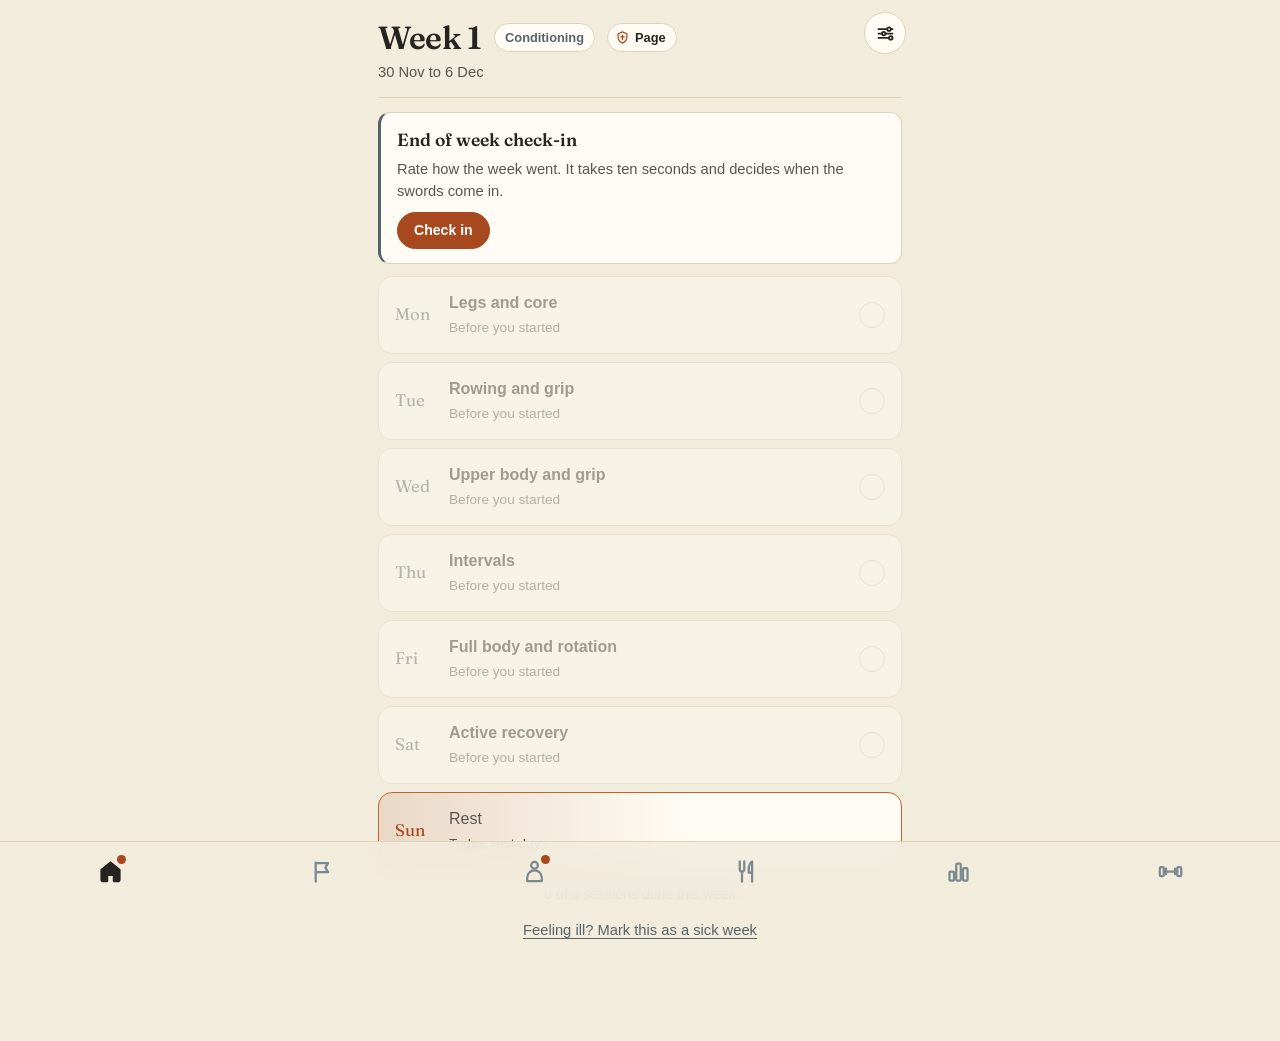
==== commit 6d183507: "Add files via upload" ====
--- a/index.html
+++ b/index.html
@@ -4,9 +4,18 @@
 <meta charset="UTF-8">
 <meta name="viewport" content="width=device-width, initial-scale=1, viewport-fit=cover">
 <title>Longsword Prep</title>
+<meta name="apple-mobile-web-app-capable" content="yes">
+<meta name="mobile-web-app-capable" content="yes">
+<meta name="apple-mobile-web-app-status-bar-style" content="black-translucent">
+<meta name="apple-mobile-web-app-title" content="Longsword Prep">
+<link rel="manifest" href="manifest.webmanifest">
+<link rel="icon" type="image/png" sizes="192x192" href="icon-192.png">
+<link rel="apple-touch-icon" href="apple-touch-icon.png">
 <link rel="preconnect" href="https://fonts.googleapis.com">
 <link rel="preconnect" href="https://fonts.gstatic.com" crossorigin>
 <link href="https://fonts.googleapis.com/css2?family=Fraunces:opsz,wght@9..144,500;9..144,600;9..144,700&display=swap" rel="stylesheet">
+<meta name="theme-color" content="#1D2124">
+<script>try{var _s=JSON.parse(localStorage.getItem('lp-program-v1')||'null');var _t=_s&&_s.set&&_s.set.theme;if(_t&&_t!=='system')document.documentElement.setAttribute('data-theme',_t);if(_s&&_s.set&&_s.set.textSize)document.documentElement.setAttribute('data-size',_s.set.textSize);}catch(e){}</script>
 <style>
 :root{
   box-sizing:border-box;
@@ -256,24 +265,390 @@
 
 .time-input{margin-top:8px;background:var(--panel-alt);border:1px solid var(--line);color:var(--parchment);border-radius:10px;padding:10px 12px;font-size:1rem;font-family:inherit;width:140px}
 .time-input::-webkit-calendar-picker-indicator{filter:invert(0.6)}
+.equip-row{display:flex;justify-content:space-between;align-items:center;gap:12px;padding:9px 0;border-top:1px solid var(--line)}
+.equip-row:first-child{border-top:none}
+.equip-label{font-size:.92rem}
+.toggle.sm{width:42px;height:26px;flex:0 0 auto}
+.toggle.sm::after{width:18px;height:18px}
+.toggle.sm[aria-checked="true"]::after{transform:translateX(16px)}
+
+/* Preview: swap + weights */
+.pi-actions{display:flex;align-items:center;gap:6px;flex:0 0 auto}
+.icon-btn.sm{width:34px;height:34px}
+.icon-btn.sm svg{width:16px;height:16px}
+.wt-box{background:var(--panel);border:1px solid var(--line);border-radius:14px;padding:4px 16px 14px;margin:14px 0}
+.wt-title{font-weight:600;padding:12px 0 4px}
+.wt-row{display:flex;justify-content:space-between;align-items:center;gap:12px;padding:9px 0;border-top:1px solid var(--line)}
+.wt-row:first-of-type{border-top:none}
+.wt-name{font-size:.92rem}
+.wt-input-wrap{display:flex;align-items:center;gap:6px;flex:0 0 auto}
+.wt-input{width:64px;background:var(--panel-alt);border:1px solid var(--line);color:var(--parchment);border-radius:8px;padding:7px 8px;font-size:.95rem;font-family:inherit;text-align:right}
+.wt-unit{color:var(--muted);font-size:.85rem}
+.wt-hint{color:var(--ember);font-size:.8rem;padding-bottom:8px;margin-top:-4px}
+
+/* Swap sheet */
+.swap-opt{display:block;width:100%;text-align:left;padding:13px 14px;border-radius:10px;background:var(--panel-alt);border:1px solid var(--line);margin-bottom:8px;font-weight:600;color:var(--parchment)}
+.swap-opt.sel{border-color:var(--ember);color:var(--ember);background:var(--ember-glow)}
+.swap-note{display:block;font-weight:400;color:var(--muted);font-size:.82rem;margin-top:2px}
+
+/* Calendar rating as an editable button */
+button.cal-r{background:none;border:none;font-family:inherit;padding:0}
+.cal-r.editable{cursor:pointer;text-decoration:underline;text-decoration-color:transparent;transition:text-decoration-color .12s ease}
+.cal-r.editable:hover,.cal-r.editable:focus-visible{text-decoration-color:currentColor}
+
+/* Stats tab */
+.stat-grid{display:grid;grid-template-columns:1fr 1fr;gap:10px;margin-bottom:6px}
+.stat-tile{background:var(--panel);border:1px solid var(--line);border-radius:14px;padding:14px}
+.stat-n{font-family:"Fraunces",Georgia,serif;font-size:1.8rem;color:var(--ember)}
+.stat-l{color:var(--muted);font-size:.85rem;margin-top:2px}
+.wt-stat-row{display:flex;align-items:center;gap:10px;padding:10px 0;border-top:1px solid var(--line)}
+.wt-stat-row:first-child{border-top:none}
+.wt-stat-mode{flex:0 0 auto;font-size:.75rem;font-weight:600;color:var(--steel);background:var(--panel-alt);border:1px solid var(--line);border-radius:20px;padding:3px 9px}
+.wt-stat-name{flex:1;font-size:.92rem}
+.wt-stat-kg{flex:0 0 auto;font-weight:600;color:var(--ember);font-variant-numeric:tabular-nums}
+.pi-wt{color:var(--steel);font-size:.82rem;margin-top:3px;line-height:1.4}
+.pi-actions{display:flex;align-items:center;gap:6px;flex:0 0 auto}
+.icon-btn.sm{width:34px;height:34px}
+.icon-btn.sm svg{width:16px;height:16px}
+.bn-actions{display:flex;gap:8px;flex-wrap:wrap}
+.cal-row.sick{opacity:.6}
+button.cal-r{background:none;border:none;padding:4px 2px;font:inherit;font-size:.78rem;cursor:pointer;text-decoration:underline;text-decoration-style:dotted;text-underline-offset:3px}
+.kg-field{display:flex;align-items:center;gap:8px}
+.kg-field .time-input{width:100px;margin-top:0}
+.kg-field span{color:var(--muted)}
+.gr-box{background:var(--panel);border:1px solid var(--line);border-radius:14px;padding:14px 16px;margin:12px 0 4px}
+.gr-title{font-weight:600;margin-bottom:8px}
+.gr-bar{height:6px;border-radius:3px;background:var(--panel-alt);overflow:hidden;margin-bottom:8px}
+.gr-bar span{display:block;height:100%;background:var(--ember)}
+.gr-text{color:var(--muted);font-size:.86rem;margin-bottom:10px}
+.gr-list{display:flex;flex-wrap:wrap;gap:6px}
+.gr-chip{font-size:.78rem;padding:4px 9px;border-radius:14px;border:1px solid var(--line);color:var(--muted)}
+.gr-chip.on{border-color:var(--ember-dim);color:var(--ember);background:var(--ember-glow)}
+.wt-stat-sub{display:block;color:var(--muted);font-size:.8rem;margin-top:1px}
+.wt-stat-next{flex:0 0 auto;font-size:.82rem;color:var(--steel);text-align:right;max-width:40%}
+.wt-stat-next.up{color:var(--ember);font-weight:600}
+.wl-box{text-align:left;width:100%;max-width:420px;margin:18px auto 0;background:var(--panel);border:1px solid var(--line);border-radius:14px;padding:14px 16px}
+.wl-title{font-family:"Fraunces",Georgia,serif;font-weight:600;font-size:1.1rem}
+.wl-help{color:var(--muted);font-size:.84rem;margin:4px 0 8px}
+.wl-row{padding:12px 0;border-top:1px solid var(--line)}
+.wl-name{font-weight:600;font-size:.95rem;margin-bottom:8px}
+.wl-unit{display:block;font-weight:400;color:var(--muted);font-size:.8rem}
+.wl-step{display:flex;align-items:center;gap:8px;margin-bottom:8px}
+.wl-pm{width:40px;height:40px;border-radius:10px;background:var(--panel-alt);border:1px solid var(--line);font-size:1.2rem;font-weight:600}
+.wl-in{width:80px;text-align:center;background:var(--panel-alt);border:1px solid var(--line);color:var(--parchment);border-radius:10px;padding:9px 6px;font-size:1rem;font-family:inherit}
+.wl-feel button{min-width:0;font-size:.82rem;padding:9px 6px}
+.wl-box .start-btn{margin-top:12px}
+.wl-saved{color:var(--muted);font-size:.9rem}
+.wl-saved strong{color:var(--parchment)}
+.wl-saved ul{margin:8px 0 0;padding-left:1.2em}
+.wl-gym{color:var(--ember);margin:10px 0 0}
+.done-wrap .wl-box .start-btn{max-width:none}
+.tab-btn{font-size:.8rem;padding:9px 4px}
+
+/* Body tab */
+.tabs{gap:4px}
+.tab-btn{font-size:.8rem;padding:9px 2px}
+.stat-n.sm{font-size:1.35rem}
+.bt-d{color:var(--steel);font-size:.75rem;margin-top:4px}
+.chips{display:flex;gap:6px;overflow-x:auto;padding:12px 0 8px;scrollbar-width:none}
+.chips::-webkit-scrollbar{display:none}
+.chip{flex:0 0 auto;padding:7px 12px;border-radius:20px;background:var(--panel);border:1px solid var(--line);font-size:.82rem;font-weight:600;color:var(--muted)}
+.chip.on{background:var(--ember-glow);border-color:var(--ember);color:var(--ember)}
+.chart-card{background:var(--panel);border:1px solid var(--line);border-radius:14px;padding:12px 12px 10px;margin-bottom:12px}
+.chart{display:block;width:100%;height:auto}
+.ch-grid{stroke:var(--line);stroke-width:1}
+.ch-ax{fill:var(--muted);font-size:9.5px;font-family:inherit}
+.ch-line{fill:none;stroke:var(--ember);stroke-width:2.5;stroke-linejoin:round;stroke-linecap:round}
+.ch-area{fill:var(--ember-glow)}
+.ch-dot{fill:var(--ember);stroke:var(--panel);stroke-width:1.5}
+.ch-note{color:var(--steel);font-size:.88rem;font-weight:600;margin-top:4px}
+.ch-caveat{color:var(--muted);font-size:.82rem;margin:8px 0 0;line-height:1.45}
+.chart-empty{color:var(--muted);font-size:.9rem;margin:10px 0;text-align:center}
+.start-btn.inline{margin:4px 0 6px}
+.bd-row{display:flex;align-items:center;gap:10px;width:100%;text-align:left;background:var(--panel);border:1px solid var(--line);border-radius:12px;padding:11px 14px;margin-bottom:6px}
+.bd-w{flex:0 0 auto;font-weight:600;font-size:.9rem;min-width:58px}
+.bd-sum{flex:1;color:var(--muted);font-size:.85rem;min-width:0}
+.bd-edit{flex:0 0 auto;color:var(--steel);font-size:.8rem}
+.set-block.last{border-bottom:none}
+.bs-in{display:inline-flex;align-items:center;gap:5px;flex:0 0 auto}
+.bs-in input{width:66px;background:var(--panel-alt);border:1px solid var(--line);color:var(--parchment);border-radius:8px;padding:8px;font-size:.95rem;font-family:inherit;text-align:right}
+.bs-in span{color:var(--muted);font-size:.85rem}
+.bs-row{display:flex;justify-content:space-between;align-items:center;gap:12px;padding:10px 0;border-top:1px solid var(--line)}
+.bs-row:first-child{border-top:none}
+.bs-name{font-weight:600;font-size:.92rem}
+.bs-tip{display:block;font-weight:400;color:var(--muted);font-size:.78rem;margin-top:2px;line-height:1.35}
+#bsFields{margin-bottom:14px}
+
+/* Icon-only bottom navigation */
+.navbar{position:fixed;left:0;right:0;bottom:0;z-index:5;display:flex;justify-content:space-around;align-items:stretch;
+  background:var(--bg);border-top:1px solid var(--line);padding:0 4px env(safe-area-inset-bottom,0px)}
+@supports (backdrop-filter:blur(8px)){.navbar{background:color-mix(in srgb,var(--bg) 88%,transparent);backdrop-filter:blur(10px);-webkit-backdrop-filter:blur(10px)}}
+.navbar .tab-btn{flex:1;max-width:110px;height:58px;padding:0;margin:0;border:none;border-radius:0;background:none;color:var(--steel-dim);
+  display:flex;align-items:center;justify-content:center;position:relative;font-size:0}
+.navbar .tab-btn svg{width:27px;height:27px;transition:transform .15s ease}
+.navbar .tab-btn[aria-selected="true"]{color:var(--parchment);background:none;border:none}
+.navbar .tab-btn[aria-selected="true"] .f{fill:currentColor}
+.navbar .tab-btn:active svg{transform:scale(.9)}
+.navbar .tab-btn:focus-visible{outline:2px solid var(--focus);outline-offset:-6px;border-radius:12px}
+.nav-dot{position:absolute;top:13px;left:calc(50% + 7px);width:9px;height:9px;border-radius:50%;background:var(--ember);box-shadow:0 0 0 2px var(--bg)}
+#home.screen{padding-bottom:calc(96px + env(safe-area-inset-bottom,0px))}
+@media (prefers-reduced-motion: reduce){.navbar .tab-btn svg{transition:none}}
+
+/* Food tab */
+.navbar .tab-btn{max-width:90px}
+.fb{margin-bottom:14px}.fb:last-child{margin-bottom:2px}
+.fb-top{display:flex;justify-content:space-between;align-items:baseline;gap:8px}
+.fb-l{font-weight:600}
+.fb-v{color:var(--muted);font-size:.9rem;font-variant-numeric:tabular-nums}
+.fb-v strong{color:var(--parchment);font-size:1.05rem}
+.fb-track{height:10px;border-radius:5px;background:var(--panel-alt);overflow:hidden;margin-top:6px}
+.fb-track span{display:block;height:100%;background:var(--ember);border-radius:5px;transition:width .25s ease}
+.fb-track span.done{background:var(--steel)}
+.fb-left{color:var(--steel);font-size:.8rem;margin-top:4px}
+.fd-hint{color:var(--muted);font-size:.85rem;margin:0 0 10px}
+.fd-head{display:flex;justify-content:space-between;align-items:center}
+.fd-head .group-h{margin-bottom:6px}
+.link-btn.inline{display:inline;margin:0;padding:18px 0 6px}
+.food-grid{display:grid;grid-template-columns:1fr 1fr;gap:8px}
+.food-btn{position:relative;text-align:left;background:var(--panel);border:1px solid var(--line);border-radius:12px;padding:10px 30px 10px 12px;min-height:64px}
+.food-btn:active{transform:scale(.97)}
+.food-btn.editing{border-style:dashed}
+.food-n{display:block;font-weight:600;font-size:.88rem;line-height:1.25}
+.food-m{display:block;color:var(--muted);font-size:.75rem;margin-top:3px}
+.food-plus{position:absolute;right:10px;top:50%;transform:translateY(-50%);color:var(--ember);font-size:1.3rem;font-weight:600}
+.food-edit{position:absolute;right:8px;top:8px;color:var(--steel);font-size:.72rem}
+.fd-actions{display:flex;gap:8px;margin:10px 0 4px;flex-wrap:wrap}
+.flash{position:fixed;left:50%;bottom:calc(76px + env(safe-area-inset-bottom,0px));transform:translateX(-50%);background:var(--ember);color:#fff;font-weight:600;font-size:.88rem;padding:9px 16px;border-radius:20px;z-index:8;box-shadow:0 4px 14px rgba(0,0,0,.25);max-width:88vw;white-space:nowrap;overflow:hidden;text-overflow:ellipsis}
+.log-row{display:flex;align-items:center;gap:10px;padding:9px 0;border-top:1px solid var(--line)}
+.log-row:first-child{border-top:none}
+.log-t{flex:0 0 auto;color:var(--steel-dim);font-size:.8rem;font-variant-numeric:tabular-nums;width:40px}
+.log-n{flex:1;font-size:.92rem;min-width:0}
+.log-m{display:block;color:var(--muted);font-size:.78rem}
+.wk-bar{fill:var(--steel-dim)}.wk-bar.hit{fill:var(--ember)}
+.wk-target{stroke:var(--parchment);stroke-width:1.2;stroke-dasharray:4 4;opacity:.55}
+.tg-card{padding-top:12px}
+.tg-big{font-size:.95rem;color:var(--muted)}
+.tg-big span{font-family:"Fraunces",Georgia,serif;font-size:1.9rem;color:var(--ember);font-weight:600}
+.tg-big.sm span{font-size:1.4rem}
+.tg-break{color:var(--muted);font-size:.82rem;margin:6px 0 4px;line-height:1.45}
+.idea-h{font-size:1rem;color:var(--steel);margin:16px 0 8px}
+.idea{display:flex;gap:12px;align-items:flex-start;padding:10px 0;border-top:1px solid var(--line)}
+.idea-b{flex:1}
+.idea-n{font-weight:600;font-size:.92rem}
+.idea-m{color:var(--ember);font-size:.8rem;margin-top:1px}
+.idea-note{color:var(--muted);font-size:.82rem;margin-top:3px;line-height:1.4}
+.pill.sm{padding:6px 12px;font-size:.8rem;flex:0 0 auto}
+.pill:disabled{opacity:.5}
+.tips{margin:0;padding-left:1.2em;color:var(--muted);font-size:.9rem}
+.tips li{margin-bottom:7px;line-height:1.45}
+.fs-text{flex:1;min-width:0;max-width:210px;background:var(--panel-alt);border:1px solid var(--line);color:var(--parchment);border-radius:8px;padding:9px 10px;font-size:.95rem;font-family:inherit}
+.fs-check{display:flex;align-items:center;gap:10px;padding:14px 0 6px;font-size:.92rem}
+.fs-check input{width:20px;height:20px;accent-color:var(--ember)}
+.fs-err{color:var(--ember);font-size:.88rem;margin:6px 0 0}
+#foodSheet .start-btn{margin-top:14px}
+
+/* My week meal plan */
+.plan-days{padding-top:0}
+.meal{padding:12px 0;border-top:1px solid var(--line)}
+.meal-top{display:flex;justify-content:space-between;align-items:baseline;gap:8px;margin-bottom:6px}
+.meal-n{font-weight:600}
+.meal-t{color:var(--ember);font-size:.82rem;font-variant-numeric:tabular-nums}
+.meal-item{display:flex;justify-content:space-between;align-items:center;gap:10px;padding:4px 0;font-size:.9rem}
+.meal-item.unknown{color:var(--muted);font-size:.85rem;font-style:italic}
+.mi-k{flex:0 0 auto;color:var(--muted);font-size:.8rem;font-variant-numeric:tabular-nums}
+.mi-opts{display:flex;flex-wrap:wrap;gap:5px}
+.mi-opt{padding:5px 10px;border-radius:14px;background:var(--panel-alt);border:1px solid var(--line);font-size:.8rem;color:var(--muted)}
+.mi-opt.on{border-color:var(--ember);color:var(--parchment);background:var(--ember-glow)}
+.meal-log,.meal-quick{margin-top:8px}
+.plan-sum{border-top:1px solid var(--line);padding-top:12px;margin-top:2px}
+.ps-main{font-size:.95rem}
+.ps-main strong{color:var(--ember)}
+.ps-gap{color:var(--muted);font-size:.88rem;margin-top:6px}
+.ps-gap strong{color:var(--parchment)}
+.ps-gap.ok{color:var(--steel)}
+.ps-fix{color:var(--steel);font-size:.88rem;margin-top:6px}
+.plan-week{border-top:1px solid var(--line);margin-top:12px;padding-top:12px}
+.pw-title{font-weight:600;font-size:.9rem;margin-bottom:6px}
+.wk-bar.unk{opacity:.45}
+.meal-t.muted{color:var(--muted)}
+
+/* Deload */
+.banner.deload{border-left-color:var(--steel);background:linear-gradient(90deg,rgba(140,160,173,.14),var(--panel) 70%)}
+.cal-mark.dl{color:var(--steel);font-weight:600}
+
+/* Ranks and achievements */
+.rank-chip{display:inline-flex;align-items:center;gap:5px;font-size:.8rem;font-weight:600;padding:4px 10px 4px 7px;border-radius:20px;border:1px solid var(--line);background:var(--panel);color:var(--parchment)}
+.rank-chip svg{width:15px;height:15px;color:var(--ember)}
+.rank-card{padding:16px}
+.rk-top{display:flex;gap:12px;align-items:center}
+.rk-ic{flex:0 0 auto;width:46px;height:46px;border-radius:12px;background:var(--ember-glow);border:1px solid var(--ember-dim);display:flex;align-items:center;justify-content:center;color:var(--ember)}
+.rk-ic svg{width:26px;height:26px}
+.rk-name{font-family:"Fraunces",Georgia,serif;font-size:1.45rem;font-weight:600;line-height:1.1}
+.rk-line{color:var(--muted);font-size:.85rem;margin-top:2px}
+.rk-track{margin-top:14px}
+.rk-next{color:var(--steel);font-size:.85rem;margin-top:6px;font-variant-numeric:tabular-nums}
+.rk-how{margin-top:10px}
+.rk-how summary{color:var(--steel);font-size:.85rem;cursor:pointer}
+.rk-how ul{margin:8px 0 0;padding-left:1.2em;color:var(--muted);font-size:.85rem}
+.rk-how li{margin-bottom:4px}
+.rk-ladder{display:flex;flex-direction:column;gap:3px;margin-top:10px;font-size:.84rem;color:var(--muted)}
+.rk-ladder span{display:flex;justify-content:space-between}
+.rk-ladder span.on{color:var(--parchment);font-weight:600}
+.rk-ladder em{font-style:normal;font-variant-numeric:tabular-nums;color:var(--steel-dim)}
+.ach-count{color:var(--muted);font-size:.85rem;padding-top:12px}
+.ach-grid{display:grid;grid-template-columns:1fr 1fr;gap:8px;margin-bottom:6px}
+.ach{background:var(--panel);border:1px solid var(--line);border-radius:12px;padding:10px 12px;opacity:.5}
+.ach.on{opacity:1;border-color:var(--ember-dim)}
+.ach-ic{display:inline-block;width:18px;height:18px;vertical-align:-3px;margin-right:4px}
+.ach-ic svg{width:18px;height:18px;fill:none;stroke:var(--steel-dim);stroke-width:1.6;stroke-linejoin:round}
+.ach.on .ach-ic svg{fill:var(--ember);stroke:var(--ember)}
+.ach-n{font-weight:600;font-size:.88rem}
+.ach-d{display:block;color:var(--muted);font-size:.76rem;margin-top:3px;line-height:1.35}
+.ach-toast{position:fixed;left:50%;top:calc(14px + env(safe-area-inset-top,0px));transform:translateX(-50%);z-index:30;display:flex;gap:10px;align-items:center;background:var(--panel);border:1px solid var(--ember-dim);border-radius:14px;padding:10px 14px;box-shadow:0 8px 24px rgba(0,0,0,.3);width:max-content;max-width:92vw;animation:drop .25s ease}
+@keyframes drop{from{transform:translate(-50%,-12px);opacity:0}to{transform:translate(-50%,0);opacity:1}}
+@media (prefers-reduced-motion: reduce){.ach-toast{animation:none}}
+.at-ic{flex:0 0 auto;color:var(--ember)}
+.at-ic svg{width:24px;height:24px;fill:var(--ember);stroke:var(--ember)}
+.at-b{display:flex;flex-direction:column}
+.at-t{font-weight:600;font-size:.9rem}
+.at-d{color:var(--muted);font-size:.8rem}
+
+/* Photos */
+.ph-grid{display:grid;grid-template-columns:repeat(3,1fr);gap:6px;margin:10px 0}
+.ph-thumb{position:relative;padding:0;border:1px solid var(--line);border-radius:10px;overflow:hidden;background:var(--panel);aspect-ratio:3/4}
+.ph-thumb img{width:100%;height:100%;object-fit:cover;display:block}
+.ph-thumb span{position:absolute;left:0;right:0;bottom:0;padding:4px 6px;font-size:.72rem;font-weight:600;color:#fff;background:linear-gradient(transparent,rgba(0,0,0,.65))}
+.ph-sels{display:flex;gap:12px;margin:6px 0 10px;flex-wrap:wrap}
+.ph-sels label{display:flex;align-items:center;gap:6px;font-size:.88rem;color:var(--muted)}
+.ph-sels select{background:var(--panel-alt);border:1px solid var(--line);color:var(--parchment);border-radius:8px;padding:6px 8px;font-family:inherit;font-size:.9rem}
+.ph-side{display:grid;grid-template-columns:1fr 1fr;gap:8px}
+.ph-side figure{margin:0}
+.ph-side img{width:100%;aspect-ratio:3/4;object-fit:cover;border-radius:10px;display:block;background:var(--panel-alt)}
+.ph-side figcaption{text-align:center;font-size:.8rem;color:var(--muted);margin-top:4px}
+#phAiRow{margin-top:12px}
+#phAiRow .pill{margin-right:6px}
+.ph-priv{color:var(--muted);font-size:.78rem;margin:8px 0 0}
+.ph-ai{margin-top:12px;padding:12px 14px;background:var(--panel-alt);border-radius:12px;font-size:.92rem;line-height:1.55;white-space:pre-wrap}
+.pvw-img{display:block;width:100%;max-height:62vh;object-fit:contain;border-radius:12px;background:var(--panel-alt)}
+
+/* ---------- Themes ---------- */
+:root[data-theme="light"]{--bg:#F2ECDD;--panel:#FFFCF5;--panel-alt:#EFE6D2;--line:#DED3B8;--steel:#56636B;--steel-dim:#7C8890;--ember:#A8481E;--ember-dim:#C4622E;--ember-glow:rgba(168,72,30,.12);--parchment:#262421;--muted:#5B564C;--focus:#A8481E;color-scheme:light}
+:root[data-theme="midnight"]{--bg:#10151F;--panel:#182030;--panel-alt:#1F2A3D;--line:#2A3750;--steel:#8FA8C8;--steel-dim:#5E7394;--ember:#5B9BE6;--ember-dim:#3C6DAA;--ember-glow:rgba(91,155,230,.18);--parchment:#E6ECF5;--muted:#9AA6B8;--focus:#8CC2FF;color-scheme:dark}
+:root[data-theme="crimson"]{--bg:#1C1415;--panel:#261A1C;--panel-alt:#2F2124;--line:#43302F;--steel:#B5A09C;--steel-dim:#7D6865;--ember:#D0413F;--ember-dim:#962D2C;--ember-glow:rgba(208,65,63,.18);--parchment:#F2E6E3;--muted:#B2A3A0;--focus:#F08A6E;color-scheme:dark}
+:root[data-theme="forest"]{--bg:#141A16;--panel:#1C241F;--panel-alt:#232E27;--line:#2F3D34;--steel:#9DB3A3;--steel-dim:#66796B;--ember:#7DB35E;--ember-dim:#507A3B;--ember-glow:rgba(125,179,94,.18);--parchment:#EAF0E6;--muted:#A3AE9F;--focus:#B5D98F;color-scheme:dark}
+html[data-size="large"]{font-size:112.5%}
+html[data-size="large"] body{font-size:18px}
+
+/* ---------- Settings button and drawer ---------- */
+.gear-btn{position:fixed;top:calc(12px + env(safe-area-inset-top,0px));right:max(14px,calc((100vw - 560px)/2 + 14px));z-index:4;width:42px;height:42px;border-radius:50%;background:var(--panel);border:1px solid var(--line);color:var(--parchment);display:flex;align-items:center;justify-content:center}
+.gear-btn svg{width:21px;height:21px}
+#home .wk-head{padding-right:52px}
+.drawer-wrap{position:fixed;inset:0;z-index:25}
+.drawer-wrap .backdrop{opacity:0;transition:opacity .22s ease}
+.drawer-wrap.open .backdrop{opacity:1}
+.drawer{position:absolute;top:0;right:0;bottom:0;width:min(88vw,400px);background:var(--bg);border-left:1px solid var(--line);display:flex;flex-direction:column;transform:translateX(100%);transition:transform .22s ease;box-shadow:-10px 0 30px rgba(0,0,0,.25);padding-top:env(safe-area-inset-top,0px)}
+.drawer-wrap.open .drawer{transform:translateX(0)}
+@media (prefers-reduced-motion: reduce){.drawer,.drawer-wrap .backdrop{transition:none}}
+.drawer-head{display:flex;align-items:center;justify-content:space-between;padding:14px 18px 10px;border-bottom:1px solid var(--line)}
+.drawer-head h2{font-size:1.45rem}
+.drawer-body{flex:1;overflow-y:auto;padding:0 18px calc(28px + env(safe-area-inset-bottom,0px));-webkit-overflow-scrolling:touch}
+.set-sec{font-family:"Fraunces",Georgia,serif;font-size:1.05rem;color:var(--ember);margin:22px 0 2px}
+.drawer .set-block,.drawer .set-row{border-bottom:1px solid var(--line)}
+.btn-row{display:flex;gap:8px;flex-wrap:wrap;align-items:center}
+.set-msg{color:var(--steel);font-size:.85rem;margin:10px 0 0}
+.set-msg.bad{color:var(--ember)}
+.set-block.danger .set-name{color:var(--ember)}
+.wipe-lbl{display:block;font-size:.82rem;color:var(--muted);margin-bottom:6px}
+.btn-danger-solid{background:var(--ember);color:#fff;border:none;border-radius:10px;padding:10px 16px;font-weight:600}
+.btn-danger-solid:disabled{opacity:.35}
+#wipeIn{max-width:130px;text-transform:uppercase}
+.about{color:var(--muted);font-size:.85rem;line-height:1.5;margin:8px 0 0}
+.themes{display:grid;grid-template-columns:1fr 1fr;gap:8px}
+.themes button{display:flex;align-items:center;gap:8px;padding:9px 10px;border-radius:10px;background:var(--panel);border:1px solid var(--line);font-size:.85rem;font-weight:600;text-align:left}
+.themes button[aria-pressed="true"]{border-color:var(--ember);background:var(--ember-glow)}
+.sw{flex:0 0 auto;width:22px;height:22px;border-radius:50%;border:1px solid rgba(128,128,128,.4)}
+.sw-dark{background:linear-gradient(135deg,#1D2124 50%,#C4622E 50%)}
+.sw-light{background:linear-gradient(135deg,#F2ECDD 50%,#A8481E 50%)}
+.sw-midnight{background:linear-gradient(135deg,#10151F 50%,#5B9BE6 50%)}
+.sw-crimson{background:linear-gradient(135deg,#1C1415 50%,#D0413F 50%)}
+.sw-forest{background:linear-gradient(135deg,#141A16 50%,#7DB35E 50%)}
+.sw-system{background:linear-gradient(90deg,#1D2124 50%,#F2ECDD 50%)}
+.phase-chip.p3{color:var(--ember);border-color:var(--ember-dim);background:var(--ember-glow)}
+.p-cue.call{font-family:"Fraunces",Georgia,serif;font-size:clamp(1.6rem,7vw,2.2rem);font-weight:700;color:var(--ember);animation:callpop .3s ease}
+@keyframes callpop{from{transform:scale(.8);opacity:.3}to{transform:scale(1);opacity:1}}
+@media (prefers-reduced-motion: reduce){.p-cue.call{animation:none}}
+
+/* Collapsible achievements */
+.ach-wrap{background:var(--panel);border:1px solid var(--line);border-radius:14px;margin:14px 0 6px}
+.ach-wrap summary{display:flex;flex-wrap:wrap;align-items:center;gap:4px 10px;padding:14px 16px;cursor:pointer;list-style:none}
+.ach-wrap summary::-webkit-details-marker{display:none}
+.ach-sum-t{font-family:"Fraunces",Georgia,serif;font-weight:600;font-size:1.1rem;flex:1}
+.ach-wrap .ach-count{padding:0;color:var(--ember);font-weight:600}
+.ach-chev{width:18px;height:18px;color:var(--steel);transition:transform .15s ease}
+.ach-wrap[open] .ach-chev{transform:rotate(180deg)}
+.ach-latest{flex-basis:100%;color:var(--muted);font-size:.84rem;line-height:1.4}
+.ach-wrap .ach-grid{padding:0 12px 12px}
+@media (prefers-reduced-motion: reduce){.ach-chev{transition:none}}
+
+/* How-to demo links first */
+.demo-links{display:flex;flex-direction:column;gap:8px;margin:2px 0 12px}
+.demo-links .demo-link{margin-top:0}
+.demo-link.alt{background:none;border-style:dashed;font-weight:600}
+.demo-link.alt svg{color:var(--steel)}
+.fig-note{color:var(--muted);font-size:.8rem;margin:6px 0 0;text-align:center}
+
+/* Week-by-week photo gallery */
+.gal{display:flex;flex-direction:column;gap:8px}
+.gal-wk{background:var(--panel);border:1px solid var(--line);border-radius:12px}
+.gal-wk summary{display:flex;align-items:center;gap:10px;padding:12px 14px;cursor:pointer;list-style:none}
+.gal-wk summary::-webkit-details-marker{display:none}
+.gal-w{font-weight:600;flex:0 0 auto}
+.gal-meta{flex:1;min-width:0;color:var(--muted);font-size:.82rem;white-space:nowrap;overflow:hidden;text-overflow:ellipsis}
+.gal-d{flex:0 0 auto;color:var(--steel-dim);font-size:.8rem}
+.gal-wk[open] .ach-chev{transform:rotate(180deg)}
+.gal-grid{display:grid;grid-template-columns:repeat(3,1fr);gap:6px;padding:0 10px 10px}
+.gal-item{padding:0;border:1px solid var(--line);border-radius:10px;overflow:hidden;background:var(--panel-alt);text-align:left;display:flex;flex-direction:column}
+.gal-item img{width:100%;aspect-ratio:3/4;object-fit:cover;display:block}
+.gal-pose{font-size:.78rem;font-weight:600;padding:5px 7px 0}
+.gal-when{font-size:.68rem;color:var(--muted);padding:1px 7px 6px;line-height:1.3}
+.pvw-when{color:var(--muted);font-size:.85rem;margin:-4px 0 10px}
 </style>
 </head>
 <body>
 <main id="home" class="screen">
-  <nav class="tabs" role="tablist" aria-label="Sections">
-    <button class="tab-btn" role="tab" data-tab="week">This week</button>
-    <button class="tab-btn" role="tab" data-tab="progress">Progress</button>
-    <button class="tab-btn" role="tab" data-tab="all">All sessions</button>
+  <button class="gear-btn" id="openSettings" aria-label="Settings" title="Settings"><svg viewBox="0 0 24 24" fill="none" stroke="currentColor" stroke-width="2" stroke-linecap="round" aria-hidden="true"><path d="M4 7h10M18 7h2M4 12h4M12 12h8M4 17h12M20 17h0"/><circle cx="16" cy="7" r="2"/><circle cx="10" cy="12" r="2"/><circle cx="18" cy="17" r="2"/></svg></button>
+  <nav class="navbar" role="tablist" aria-label="Sections">
+    <button class="tab-btn" role="tab" data-tab="week" aria-label="This week" title="This week">
+      <svg viewBox="0 0 24 24" fill="none" stroke="currentColor" stroke-width="2" stroke-linecap="round" stroke-linejoin="round" aria-hidden="true"><path class="f" d="M4 10.5L12 4l8 6.5V19a1.5 1.5 0 0 1-1.5 1.5H15v-5.5h-6v5.5H5.5A1.5 1.5 0 0 1 4 19z"/></svg>
+      <span class="nav-dot" id="dotWeek" hidden></span>
+    </button>
+    <button class="tab-btn" role="tab" data-tab="progress" aria-label="Progress" title="Progress">
+      <svg viewBox="0 0 24 24" fill="none" stroke="currentColor" stroke-width="2" stroke-linecap="round" stroke-linejoin="round" aria-hidden="true"><path d="M6 21V4"/><path class="f" d="M6 4.5h11l-2.5 4 2.5 4H6"/></svg>
+    </button>
+    <button class="tab-btn" role="tab" data-tab="body" aria-label="Body" title="Body">
+      <svg viewBox="0 0 24 24" fill="none" stroke="currentColor" stroke-width="2" stroke-linecap="round" stroke-linejoin="round" aria-hidden="true"><circle class="f" cx="12" cy="6.5" r="3"/><path class="f" d="M5.5 20.5v-3a6.5 6.5 0 0 1 13 0v3z"/></svg>
+      <span class="nav-dot" id="dotBody" hidden></span>
+    </button>
+    <button class="tab-btn" role="tab" data-tab="food" aria-label="Food" title="Food">
+      <svg viewBox="0 0 24 24" fill="none" stroke="currentColor" stroke-width="2" stroke-linecap="round" stroke-linejoin="round" aria-hidden="true"><path d="M6 3v7a2 2 0 0 0 2 2h0a2 2 0 0 0 2-2V3M8 12v9"/><path class="f" d="M17 21V3c-2.2 1.4-3 4.2-3 7.5V13h3"/></svg>
+    </button>
+    <button class="tab-btn" role="tab" data-tab="stats" aria-label="Stats" title="Stats">
+      <svg viewBox="0 0 24 24" fill="none" stroke="currentColor" stroke-width="2" stroke-linecap="round" stroke-linejoin="round" aria-hidden="true"><rect class="f" x="4" y="12" width="4" height="8" rx="1"/><rect class="f" x="10" y="5" width="4" height="15" rx="1"/><rect class="f" x="16" y="9" width="4" height="11" rx="1"/></svg>
+    </button>
+    <button class="tab-btn" role="tab" data-tab="all" aria-label="All sessions" title="All sessions">
+      <svg viewBox="0 0 24 24" fill="none" stroke="currentColor" stroke-width="2" stroke-linecap="round" stroke-linejoin="round" aria-hidden="true"><rect class="f" x="2.5" y="8" width="3.5" height="8" rx="1"/><rect class="f" x="18" y="8" width="3.5" height="8" rx="1"/><path d="M6 12h12"/><path d="M8 9.5v5M16 9.5v5"/></svg>
+    </button>
   </nav>
 
   <section id="tab-week">
     <div class="wk-head">
-      <div class="wk-top"><h1 id="wkTitle">Week 1</h1><span id="wkPhase"></span></div>
+      <div class="wk-top"><h1 id="wkTitle">Week 1</h1><span id="wkPhase"></span><span id="wkRank"></span></div>
       <div class="wk-dates" id="wkDates"></div>
     </div>
     <div id="wkBanners"></div>
     <div class="day-list" id="dayList"></div>
     <div class="week-count" id="weekCount"></div>
+    <button class="link-btn" id="wkSick">Feeling ill? Mark this as a sick week</button>
   </section>
 
   <section id="tab-progress" hidden>
@@ -296,7 +671,6 @@
       <span><i class="cal-c c-future c-sword"></i>Sword day</span>
       <span><i class="cal-c c-rest"></i>Rest</span>
     </div>
-    <button class="pill settings-btn" id="openSettings">Settings</button>
   </section>
 
   <section id="tab-all" hidden>
@@ -318,6 +692,119 @@
       </ul>
     </details>
     <div class="day-list" id="allSword"></div>
+  </section>
+
+  <section id="tab-body" hidden>
+    <div class="wk-head">
+      <h1>Body</h1>
+      <div class="wk-dates">Your measurements, week by week.</div>
+    </div>
+    <div class="banner" id="bdDue" hidden>
+      <div class="bn-title">Weekly weigh-in</div>
+      <div class="bn-text">Weigh and measure yourself at the same time of day each week, ideally first thing in the morning before eating.</div>
+      <button class="pill ember" id="bdDueBtn">Log measurements</button>
+    </div>
+    <div class="stat-grid" id="bdTiles"></div>
+    <div class="chips" id="bdChips"></div>
+    <div class="chart-card" id="bdChart"></div>
+    <button class="start-btn inline" id="bdLog">Log this week's measurements</button>
+    <h2 class="group-h">History</h2>
+    <div id="bdHist"></div>
+    <h2 class="group-h">Progress photos</h2>
+    <div class="chips" id="phPose"><button class="chip on" data-p="front">Front</button><button class="chip" data-p="side">Side</button><button class="chip" data-p="back">Back</button></div>
+    <div id="phBox">
+      <button class="start-btn inline" id="phAdd">Add a front photo for this week</button>
+      <input type="file" id="phFile" accept="image/*" hidden>
+      <div class="chart-card" id="phCompare" hidden>
+        <div class="pw-title">Compare</div>
+        <div class="ph-sels"><label>From <select id="phFromSel"></select></label><label>To <select id="phToSel"></select></label></div>
+        <div class="ph-side" id="phSide"></div>
+      </div>
+      <h3 class="idea-h">Gallery</h3>
+      <div id="phGrid"></div>
+      <details class="safety">
+        <summary>Taking photos you can compare</summary>
+        <ul>
+          <li>Same spot, same light, same time of day. Morning before eating works best.</li>
+          <li>Phone propped at chest height, a couple of metres away, or use a mirror in the same place each time.</li>
+          <li>Same clothes, or shirtless, and a relaxed pose. You can add a flexed one too.</li>
+          <li>Every 2 to 4 weeks is plenty. Weekly changes are too small to see.</li>
+          <li>Photos stay on this phone only. Deleting the app's data or clearing the browser removes them.</li>
+        </ul>
+      </details>
+    </div>
+    <h2 class="group-h">Your details</h2>
+    <div class="br-card">
+      <div class="set-row"><div><div class="set-name">Height</div><div class="set-desc">Needed for BMI and body fat.</div></div>
+        <span class="bs-in"><input type="number" inputmode="decimal" id="bdHeight" min="0" step="0.5"><span id="bdHeightUnit">cm</span></span></div>
+      <div class="set-row"><div><div class="set-name">Age</div></div><span class="bs-in"><input type="number" inputmode="numeric" id="bdAge" min="0"><span>yrs</span></span></div>
+      <div class="set-block last"><div class="set-name">Sex</div><div class="set-desc">Only used for the body fat formula, which differs between men and women.</div>
+        <div class="seg" id="bdSex"><button data-s="m">Male</button><button data-s="f">Female</button></div></div>
+    </div>
+    <details class="safety">
+      <summary>Measuring tips</summary>
+      <ul>
+        <li>Same time of day every week, ideally first thing in the morning before eating.</li>
+        <li>Use a soft tape measure, snug against the skin but not squashing it.</li>
+        <li>Measure the same side of your body every time.</li>
+        <li>Weight bounces around by a kilo or two day to day with water and food, so look at the trend over several weeks, not one reading.</li>
+      </ul>
+    </details>
+  </section>
+
+  <section id="tab-food" hidden>
+    <div class="wk-head">
+      <h1>Food</h1>
+      <div class="wk-dates" id="fdDate">Today</div>
+    </div>
+    <div id="fdNote"></div>
+    <div class="chart-card" id="fdToday"></div>
+    <p class="fd-hint" id="fdNoTargets" hidden>Your targets will show here once your weight, height and age are in the Body tab.</p>
+    <h2 class="group-h">My week</h2>
+    <div class="chart-card" id="fdPlan"></div>
+    <div class="fd-head"><h2 class="group-h">My foods</h2><button class="link-btn inline" id="fdEditToggle">Edit my foods</button></div>
+    <p class="fd-hint">Tap to add to today. The starter ones are rough examples, so edit them to match your own labels.</p>
+    <div class="food-grid" id="fdFoods"></div>
+    <div class="fd-actions"><button class="pill" id="fdNew">New food</button><button class="pill" id="fdQuick">Quick add, one-off</button></div>
+    <div class="flash" id="fdFlash" hidden role="status"></div>
+    <h2 class="group-h">Today</h2>
+    <div id="fdLog"></div>
+    <h2 class="group-h">Last 7 days</h2>
+    <div class="chart-card" id="fdWeek"></div>
+    <h2 class="group-h">Your targets</h2>
+    <div class="br-card tg-card">
+      <div id="fdTargets"></div>
+      <div class="set-block"><div class="set-name">Goal</div>
+        <div class="seg" id="fdGoal"><button data-g="gain">Build muscle</button><button data-g="maintain">Maintain</button></div></div>
+      <div class="set-block"><div class="set-name">Activity outside training</div><div class="set-desc" id="fdActDesc"></div>
+        <div class="seg" id="fdAct"><button data-a="light">Light</button><button data-a="moderate">Moderate</button><button data-a="very">Very</button></div></div>
+      <div class="set-block last"><div class="set-name">Auto-adjust</div><div class="set-desc" id="fdTrend"></div></div>
+    </div>
+    <details class="safety">
+      <summary>How the targets work</summary>
+      <p>Your daily burn is estimated from your weight, height, age and activity using the Mifflin-St Jeor formula, the one most dietitians start from. Building muscle adds 300 kcal on top.</p>
+      <p>Protein is set at 1.6g per kg of bodyweight, a widely used target for building muscle.</p>
+      <p>Any formula can be a few hundred calories out for a given person, so auto-adjust checks your real weigh-ins every couple of weeks and nudges the target up or down.</p>
+    </details>
+    <h2 class="group-h">Meal and snack ideas</h2>
+    <div id="fdIdeas"></div>
+  </section>
+
+  <section id="tab-stats" hidden>
+    <div class="wk-head">
+      <h1>Stats</h1>
+      <div class="wk-dates" id="stSub"></div>
+    </div>
+    <div class="chart-card rank-card" id="stRank"></div>
+    <details class="ach-wrap">
+      <summary><span class="ach-sum-t">Achievements</span><span class="ach-count" id="stAchCount"></span><svg class="ach-chev" viewBox="0 0 24 24" fill="none" stroke="currentColor" stroke-width="2" stroke-linecap="round" stroke-linejoin="round" aria-hidden="true"><path d="M6 9l6 6 6-6"/></svg><span class="ach-latest" id="stAchLatest"></span></summary>
+      <div class="ach-grid" id="stAch"></div>
+    </details>
+    <h2 class="group-h">Numbers</h2>
+    <div class="stat-grid" id="stGrid"></div>
+    <div class="gr-box" id="stGym" hidden></div>
+    <h2 class="group-h">Your current weights</h2>
+    <div id="stWeights"></div>
   </section>
 </main>
 
@@ -397,6 +884,7 @@
     <div class="done-mark"><svg viewBox="0 0 24 24" fill="none" stroke="#fff" stroke-width="3" stroke-linecap="round" stroke-linejoin="round"><path d="M5 13l4 4L19 7"/></svg></div>
     <h1 id="doneTitle">Workout complete</h1>
     <p id="doneText"></p>
+    <div class="wl-box" id="doneLog" hidden></div>
     <button class="start-btn" id="doneBack">Back to the week</button>
     <button class="pill ember" id="doneCheckin" hidden style="margin-top:12px">Do your weekly check-in</button>
   </div>
@@ -409,12 +897,17 @@
       <h2 id="htName"></h2>
       <button class="icon-btn" data-close="howto" aria-label="Close"><svg viewBox="0 0 24 24" fill="none" stroke="currentColor" stroke-width="2" stroke-linecap="round"><path d="M6 6l12 12M18 6L6 18"/></svg></button>
     </div>
+    <div class="demo-links">
+    <a class="demo-link" id="htLink" target="_blank" rel="noopener"><svg viewBox="0 0 24 24" fill="currentColor"><path d="M8 5v14l11-7z"/></svg>Watch a real demonstration</a>
+      <a class="demo-link alt" id="htWiki" target="_blank" rel="noopener" hidden><svg viewBox="0 0 24 24" fill="none" stroke="currentColor" stroke-width="2" stroke-linecap="round" stroke-linejoin="round"><path d="M4 5a2 2 0 0 1 2-2h12v16H6a2 2 0 0 0-2 2z"/><path d="M4 21V5M9 7h5"/></svg>See it in the original manuscripts</a>
+    </div>
+    <p class="fig-note" id="htFigNote" hidden>The figure is a rough reminder of the shape. The video shows it properly.</p>
     <div class="fig-row" id="htFig" hidden></div>
     <h3>How to do it</h3>
     <ol id="htSteps"></ol>
     <h3>Watch out for</h3>
     <ul id="htTips"></ul>
-    <a class="demo-link" id="htLink" target="_blank" rel="noopener"><svg viewBox="0 0 24 24" fill="currentColor"><path d="M8 5v14l11-7z"/></svg>Watch a demo on YouTube</a>
+
   </div>
 </div>
 
@@ -453,27 +946,88 @@
       </div>
       <button class="start-btn" id="ciSave" disabled>Save check-in</button>
       <button class="link-btn" id="ciSkip">Skip this week</button>
+      <button class="link-btn" id="ciSick">I was sick, this was a rest week</button>
     </div>
     <div id="ciResult" hidden>
       <div class="ci-score" id="ciScore"></div>
       <h2 class="sheet-title" id="ciResTitle"></h2>
       <p class="ci-sub" id="ciResText"></p>
+      <button class="start-btn" id="ciBody" hidden>Log this week's weigh-in</button>
       <button class="start-btn" id="ciDone">Done</button>
+      <button class="link-btn" id="ciChange">Change my answers</button>
     </div>
   </div>
 </div>
 
-<div class="overlay" id="settings" hidden>
+<div class="drawer-wrap" id="settings" hidden>
   <div class="backdrop" data-close="settings"></div>
-  <div class="sheet" role="dialog" aria-modal="true" aria-labelledby="setTitle">
-    <div class="sheet-head">
+  <aside class="drawer" id="drawer" role="dialog" aria-modal="true" aria-labelledby="setTitle">
+    <div class="drawer-head">
       <h2 id="setTitle">Settings</h2>
-      <button class="icon-btn" data-close="settings" aria-label="Close"><svg viewBox="0 0 24 24" fill="none" stroke="currentColor" stroke-width="2" stroke-linecap="round"><path d="M6 6l12 12M18 6L6 18"/></svg></button>
+      <button class="icon-btn" data-close="settings" aria-label="Close settings"><svg viewBox="0 0 24 24" fill="none" stroke="currentColor" stroke-width="2" stroke-linecap="round"><path d="M6 6l12 12M18 6L6 18"/></svg></button>
+    </div>
+    <div class="drawer-body">
+    <h3 class="set-sec">Training</h3>
+    <div class="set-block">
+      <div class="set-name">Where you're training</div>
+      <div class="set-desc">Gym mode swaps exercises to match what you tick below.</div>
+      <div class="seg" id="setMode"><button data-m="home">Home</button><button data-m="gym">Gym</button></div>
+    </div>
+    <div class="set-block" id="homeMaxBlock">
+      <div class="set-name">Heaviest home dumbbell</div>
+      <div class="set-desc">Once your key lifts feel easy at this weight, the app suggests moving to the gym.</div>
+      <div class="kg-field"><input type="number" id="homeMax" class="time-input" inputmode="decimal" min="1" step="0.5"><span>kg</span></div>
+    </div>
+    <div class="set-block" id="gymEquipBlock" hidden>
+      <div class="set-name">Equipment at this gym</div>
+      <div class="set-desc">Turn on what's there. Everything else falls back automatically.</div>
+      <div id="equipGrid"></div>
     </div>
     <div class="set-row">
       <div><div class="set-name">Training dummy built</div><div class="set-desc">Adds the dummy session to the phase 2 rotation.</div></div>
       <button class="toggle" id="setDummy" role="switch" aria-checked="false" aria-label="Training dummy built"></button>
     </div>
+    <div class="set-block">
+      <div class="set-name">Phase</div>
+      <div class="set-desc">Switches your schedule from this week. The weekly check-in normally does this for you.</div>
+      <div class="seg" id="setPhase"><button data-p="0">Conditioning</button><button data-p="1">Sword 1</button><button data-p="2">Sword 2</button><button data-p="3">Sword 3</button></div>
+    </div>
+    <div class="set-block">
+      <div class="set-name">Deload weeks</div><div class="set-desc">A lighter week to recover, with about half the sets.</div>
+      <div class="seg" id="setDeload"><button data-v="6">Every 6</button><button data-v="7">Every 7</button><button data-v="8">Every 8</button><button data-v="0">Off</button></div>
+    </div>
+    <div class="set-block">
+      <div class="set-name">Sword days</div><div class="set-desc">How much gets packed into each sword day. Longer days get you through the sword curriculum faster.</div>
+      <div class="seg" id="setSwordDay"><button data-v="single">1 session, ~20 min</button><button data-v="double">2 sessions, ~40 min</button><button data-v="long">2 plus review, ~50 min</button></div>
+    </div>
+    <div class="set-block">
+      <div class="set-name">Rest between sets</div>
+      <div class="seg" id="setRest"><button data-v="standard">Standard</button><button data-v="longer">Longer</button></div>
+    </div>
+
+    <h3 class="set-sec">During workouts</h3>
+    <div class="set-row">
+      <div><div class="set-name">Voice guide</div><div class="set-desc">Talks you through each exercise and countdown.</div></div>
+      <button class="toggle" id="setVoice" role="switch" aria-checked="false" aria-label="Voice guide"></button>
+    </div>
+    <div class="set-row">
+      <div><div class="set-name">Hands-free reps</div><div class="set-desc">Times rep sets so the session moves on by itself.</div></div>
+      <button class="toggle" id="setHands" role="switch" aria-checked="false" aria-label="Hands-free reps"></button>
+    </div>
+    <div class="set-row">
+      <div><div class="set-name">Countdown beeps</div><div class="set-desc">The 3, 2, 1 beeps at the end of each set.</div></div>
+      <button class="toggle" id="setBeeps" role="switch" aria-checked="false" aria-label="Countdown beeps"></button>
+    </div>
+    <div class="set-row">
+      <div><div class="set-name">Vibration</div><div class="set-desc">Buzzes along with the beeps, on phones that support it.</div></div>
+      <button class="toggle" id="setVibe" role="switch" aria-checked="false" aria-label="Vibration"></button>
+    </div>
+    <div class="set-row">
+      <div><div class="set-name">Keep screen on</div><div class="set-desc">Stops your phone going to sleep mid-workout.</div></div>
+      <button class="toggle" id="setWake" role="switch" aria-checked="false" aria-label="Keep screen on"></button>
+    </div>
+
+    <h3 class="set-sec">Reminders</h3>
     <div class="set-row">
       <div><div class="set-name">Daily reminder</div><div class="set-desc" id="remDesc">Sends a notification at the same time every day.</div></div>
       <button class="toggle" id="setReminder" role="switch" aria-checked="false" aria-label="Daily reminder"></button>
@@ -482,18 +1036,109 @@
       <div class="set-name">Reminder time</div>
       <input type="time" id="remTime" class="time-input">
     </div>
+
+    <h3 class="set-sec">Appearance</h3>
     <div class="set-block">
-      <div class="set-name">Phase</div>
-      <div class="set-desc">Switches your schedule from this week. The weekly check-in normally does this for you.</div>
-      <div class="seg" id="setPhase"><button data-p="0">Conditioning</button><button data-p="1">Sword 1</button><button data-p="2">Sword 2</button></div>
+      <div class="set-name">Theme</div>
+      <div class="themes" id="setTheme">
+        <button data-v="system"><span class="sw sw-system"></span>Match phone</button>
+        <button data-v="dark"><span class="sw sw-dark"></span>Forge</button>
+        <button data-v="light"><span class="sw sw-light"></span>Parchment</button>
+        <button data-v="midnight"><span class="sw sw-midnight"></span>Midnight</button>
+        <button data-v="crimson"><span class="sw sw-crimson"></span>Crimson</button>
+        <button data-v="forest"><span class="sw sw-forest"></span>Forest</button>
+      </div>
     </div>
     <div class="set-block">
-      <div class="set-name">Start again</div>
-      <div class="set-desc">Clears every tick and check-in, and makes this week week 1.</div>
+      <div class="set-name">Text size</div>
+      <div class="seg" id="setText"><button data-v="normal">Normal</button><button data-v="large">Large</button></div>
+    </div>
+
+    <h3 class="set-sec">Units</h3>
+    <div class="set-block"><div class="set-name">Weight units</div>
+        <div class="seg" id="bdUnitW"><button data-u="kg">kg</button><button data-u="st">st and lb</button><button data-u="lb">lb</button></div></div>
+    <div class="set-block"><div class="set-name">Measurement units</div>
+        <div class="seg" id="bdUnitL"><button data-u="cm">cm</button><button data-u="in">inches</button></div></div>
+
+    <h3 class="set-sec">Your data</h3>
+    <div class="set-block">
+      <div class="set-name">Backup</div>
+      <div class="set-desc">Saves your weeks, check-ins, weights, body stats, food and settings to a file. Photos aren’t included, since they’d make the file huge.</div>
+      <div class="btn-row"><button class="pill" id="bkSave">Download backup</button><button class="pill" id="bkLoad">Restore from backup</button></div>
+      <input type="file" id="bkFile" accept="application/json,.json" hidden>
+      <p class="set-msg" id="bkMsg" hidden></p>
+    </div>
+    <div class="set-block">
+      <div class="set-name">Restart the programme</div>
+      <div class="set-desc">Clears your weeks, ticks, check-ins, phases and ranks, and makes this week week 1. Keeps your body stats, weights, food, photos and settings.</div>
       <button class="btn-outline" id="setReset">Restart from week 1</button>
     </div>
+    <div class="set-block danger">
+      <div class="set-name">Wipe everything</div>
+      <div class="set-desc">Deletes all progress, photos and settings from this phone, as if you’d never opened the app. This can’t be undone, so download a backup first if you might want it back.</div>
+      <label class="wipe-lbl" for="wipeIn">Type WIPE to confirm</label>
+      <div class="btn-row"><input type="text" id="wipeIn" class="fs-text" autocomplete="off" autocapitalize="characters" placeholder="WIPE"><button class="btn-danger-solid" id="wipeBtn" disabled>Wipe all</button></div>
+    </div>
+    <h3 class="set-sec">About</h3>
+    <p class="about">Longsword Prep. Everything you log, photos included, stays on this phone. Nothing is uploaded anywhere.</p>
+    </div>
+  </aside>
+</div>
+<div class="overlay" id="swapSheet" hidden>
+  <div class="backdrop" data-close="swapSheet"></div>
+  <div class="sheet" role="dialog" aria-modal="true" aria-labelledby="swapTitle">
+    <div class="sheet-head">
+      <h2 id="swapTitle">Swap exercise</h2>
+      <button class="icon-btn" data-close="swapSheet" aria-label="Close"><svg viewBox="0 0 24 24" fill="none" stroke="currentColor" stroke-width="2" stroke-linecap="round"><path d="M6 6l12 12M18 6L6 18"/></svg></button>
+    </div>
+    <div id="swapList"></div>
   </div>
 </div>
+
+<div class="overlay" id="bodySheet" hidden>
+  <div class="backdrop" data-close="bodySheet"></div>
+  <div class="sheet" role="dialog" aria-modal="true" aria-labelledby="bsTitle">
+    <div class="sheet-head">
+      <h2 id="bsTitle">Measurements</h2>
+      <button class="icon-btn" data-close="bodySheet" aria-label="Close"><svg viewBox="0 0 24 24" fill="none" stroke="currentColor" stroke-width="2" stroke-linecap="round"><path d="M6 6l12 12M18 6L6 18"/></svg></button>
+    </div>
+    <p class="ci-sub" id="bsSub"></p>
+    <div id="bsFields"></div>
+    <button class="start-btn" id="bsSave">Save</button>
+    <button class="link-btn" id="bsDelete" hidden>Delete this week's entry</button>
+  </div>
+</div>
+
+<div class="overlay" id="foodSheet" hidden>
+  <div class="backdrop" data-close="foodSheet"></div>
+  <div class="sheet" role="dialog" aria-modal="true" aria-labelledby="fsTitle">
+    <div class="sheet-head">
+      <h2 id="fsTitle">New food</h2>
+      <button class="icon-btn" data-close="foodSheet" aria-label="Close"><svg viewBox="0 0 24 24" fill="none" stroke="currentColor" stroke-width="2" stroke-linecap="round"><path d="M6 6l12 12M18 6L6 18"/></svg></button>
+    </div>
+    <div class="bs-row"><label class="bs-name" for="fsName">Name</label><input type="text" id="fsName" class="fs-text" placeholder="e.g. Chicken wrap" maxlength="60"></div>
+    <div class="bs-row"><label class="bs-name" for="fsKcal">Calories</label><span class="bs-in"><input type="number" inputmode="numeric" id="fsKcal" min="0"><span>kcal</span></span></div>
+    <div class="bs-row"><label class="bs-name" for="fsProt">Protein</label><span class="bs-in"><input type="number" inputmode="decimal" id="fsProt" min="0" step="0.5"><span>g</span></span></div>
+    <label class="fs-check" id="fsSaveRow"><input type="checkbox" id="fsAddToday" checked> Also add it to today</label>
+    <p class="fs-err" id="fsErr" hidden>Add a name and the calories first.</p>
+    <button class="start-btn" id="fsSave">Save</button>
+    <button class="link-btn" id="fsDelete" hidden>Delete this food</button>
+  </div>
+</div>
+
+<div class="overlay" id="photoView" hidden>
+  <div class="backdrop" data-close="photoView"></div>
+  <div class="sheet" role="dialog" aria-modal="true" aria-labelledby="pvwTitle">
+    <div class="sheet-head">
+      <h2 id="pvwTitle">Photo</h2>
+      <button class="icon-btn" data-close="photoView" aria-label="Close"><svg viewBox="0 0 24 24" fill="none" stroke="currentColor" stroke-width="2" stroke-linecap="round"><path d="M6 6l12 12M18 6L6 18"/></svg></button>
+    </div>
+    <p class="pvw-when" id="pvwWhen"></p>
+    <img id="pvwImg" class="pvw-img" alt="">
+    <button class="link-btn" id="pvwDel">Delete this photo</button>
+  </div>
+</div>
+<div class="ach-toast" id="achToast" hidden role="status"></div>
 <script>
 (function(){
 "use strict";
@@ -531,7 +1176,7 @@
     tips:["Push through your heels.","Don't arch your lower back to get extra height."]},
   lunge:{name:"Reverse lunges",q:"reverse lunge form",
     steps:["Stand tall, feet hip-width apart.","Step one foot back and lower until both knees are bent to about 90 degrees.","Your back knee should hover just above the floor.","Push through the front heel to return to standing."],
-    tips:["Keep your torso upright.","Hold a light dumbbell in each hand once bodyweight feels easy."]},
+    tips:["Keep your torso upright.","Hold a light dumbbell in each hand once bodyweight feels easy."],weighted:true},
   calf:{name:"Calf raises",q:"calf raise form",
     steps:["Stand with feet hip-width apart, holding something for balance.","Rise up onto the balls of your feet as high as you can.","Pause at the top.","Lower slowly, over about 2 seconds."],
     tips:["No bouncing at the bottom.","Doing them on a step edge gives a bigger stretch."]},
@@ -550,10 +1195,10 @@
     tips:["You should be able to hold a conversation. This is base-building, not a race.","Most of the work comes from the legs."]},
   farmer:{name:"Farmer's carry",q:"farmers carry dumbbell form",
     steps:["Hold a dumbbell in each hand at your sides.","Stand tall with shoulders back and down.","Walk with slow, steady steps, or march on the spot if space is tight.","Grip hard the whole time."],
-    tips:["Don't let your shoulders creep up towards your ears.","Don't lean to one side."]},
+    tips:["Don't let your shoulders creep up towards your ears.","Don't lean to one side."],weighted:true},
   wrist_curl:{name:"Wrist curls",q:"dumbbell wrist curl reverse wrist curl",
     steps:["Sit with forearms resting on your thighs, wrists just past your knees.","Palms up: let the dumbbell roll towards your fingertips, then curl your wrist up.","Do your reps, then flip palms down and lift the back of your hand towards the ceiling."],
-    tips:["Only your wrists should move, forearms stay still.","Go light. Forearm tendons are easy to irritate."]},
+    tips:["Only your wrists should move, forearms stay still.","Go light. Forearm tendons are easy to irritate."],weighted:true},
   dead_hang:{name:"Dead hang",q:"dead hang form",
     steps:["Grip a bar overhand, about shoulder-width.","Lift your feet and hang with your arms straight.","Keep your shoulders slightly engaged rather than fully slumped.","Drop down when your grip gives out."],
     tips:["Only use a bar rated to hold your body weight.","Skip this if you don't have one. The carries already cover grip."]},
@@ -563,16 +1208,16 @@
     tips:["Knees on the floor or hands on a counter are both fine versions.","Full range beats fast half reps."]},
   db_row:{name:"Dumbbell rows",q:"single arm dumbbell row form",
     steps:["Put one hand and knee on a bench or sturdy chair, the other foot on the floor.","Hold the dumbbell with your arm hanging straight down.","Pull your elbow back past your ribs and squeeze your shoulder blade.","Lower slowly."],
-    tips:["Keep your back flat.","Don't twist your body to heave the weight up."]},
+    tips:["Keep your back flat.","Don't twist your body to heave the weight up."],weighted:true},
   press:{name:"Shoulder press",q:"dumbbell shoulder press form",
     steps:["Hold dumbbells at shoulder height, palms facing forward.","Brace your stomach.","Press straight up until your arms are nearly straight.","Lower back to your shoulders with control."],
-    tips:["Don't arch your lower back. Sitting down can help.","Press straight overhead, not out in front."]},
+    tips:["Don't arch your lower back. Sitting down can help.","Press straight overhead, not out in front."],weighted:true},
   rear_delt:{name:"Rear delt flyes",q:"dumbbell rear delt fly form",
     steps:["Hinge forward at the hips with a flat back and soft knees.","Let the dumbbells hang below your chest, elbows slightly bent.","Raise your arms out to the sides, squeezing your shoulder blades together.","Lower slowly."],
-    tips:["Go very light. This is a small muscle."]},
+    tips:["Go very light. This is a small muscle."],weighted:true},
   rev_wrist:{name:"Reverse wrist curls",q:"reverse wrist curl dumbbell",
     steps:["Sit with forearms on your thighs, palms facing down.","Lift the back of your hand towards the ceiling.","Lower slowly."],
-    tips:["This is the motion that keeps a sword tip from wandering.","Very light weight is plenty."]},
+    tips:["This is the motion that keeps a sword tip from wandering.","Very light weight is plenty."],weighted:true},
 
   intervals:{name:"Hard effort",q:"elliptical interval training",
     steps:["Push hard on the crosstrainer: faster pace, higher resistance, or both.","When the timer switches to recovery, drop to an easy pace but keep moving."],
@@ -580,13 +1225,13 @@
 
   squat_press:{name:"Squat to press",q:"dumbbell squat to press thruster form",
     steps:["Hold dumbbells at your shoulders.","Squat down.","Stand all the way up.","Press the dumbbells overhead, lower them to your shoulders, and repeat."],
-    tips:["Finish standing up before you press."]},
+    tips:["Finish standing up before you press."],weighted:true},
   plank_row:{name:"Plank rows",q:"plank row renegade row form",
     steps:["Get into a high plank on your hands, holding the dumbbells.","Set your feet wider than usual for balance.","Row one dumbbell to your ribs without letting your hips twist.","Lower it and switch sides."],
-    tips:["Wider feet make it easier.","Knees on the floor is a fine starting version."]},
+    tips:["Wider feet make it easier.","Knees on the floor is a fine starting version."],weighted:true},
   woodchop:{name:"Standing woodchoppers",q:"dumbbell woodchopper exercise",
     steps:["Feet shoulder-width apart, holding one dumbbell with both hands.","Start with it up above one shoulder.","Rotate your hips and torso to bring it diagonally down across your body to the opposite hip.","Return under control."],
-    tips:["Let your back foot pivot. The movement comes from the hips, just like a cut.","Don't just swing with your arms."]},
+    tips:["Let your back foot pivot. The movement comes from the hips, just like a cut.","Don't just swing with your arms."],weighted:true},
   russian:{name:"Russian twists",q:"russian twist form",
     steps:["Sit with knees bent and lean back slightly with a straight back.","Hold your hands together or a light dumbbell.","Rotate your torso side to side, touching the floor next to each hip."],
     tips:["Keeping your feet on the floor is fine, and kinder on the lower back.","Rotate your ribcage, not just your arms."]},
@@ -595,7 +1240,7 @@
     tips:["Keep your hips level, as if balancing a cup on your lower back.","Move slowly."]},
 
   easy_cardio:{name:"Easy row or crosstrainer",q:"low intensity steady state cardio",
-    steps:["Pick whichever machine you fancy.","Keep the pace very easy, well below Tuesday's row."],
+    steps:["Pick whichever machine you fancy.","Keep the pace very easy, well below Tuesday's effort."],
     tips:["You should be able to chat comfortably. It shouldn't feel like a workout."]},
   mobility:{name:"Mobility flow",q:"full body mobility routine beginner",
     steps:["Shoulder circles.","Cat-cow on hands and knees.","Hip openers, like deep lunges with a slight twist.","Wrist rotations.","Thoracic rotations: on hands and knees, one hand behind your head, rotate the elbow up to the ceiling.","A few slow reps of each, then repeat."],
@@ -618,18 +1263,71 @@
     tips:["Twist gently, using your breath to go a little further."]},
   cool_full:{name:"Full-body stretch",q:"full body stretch routine",
     steps:["Stretch whatever feels tight today.","Legs, hips, shoulders, and forearms are the usual suspects."],
-    tips:["Relax into it."]}
+    tips:["Relax into it."]},
+  back_squat:{name:"Barbell back squat",q:"barbell back squat form",
+    steps:["Bar racked across your upper back, not your neck.","Unrack it, step back, feet shoulder-width apart.","Sit back and down like the bodyweight squat, keeping the bar over your midfoot.","Drive through your whole foot to stand."],
+    tips:["Keep the safety pins or spotter arms set just below your lowest depth while you're still learning.","Brace your stomach before you unrack it."],weighted:true},
+  leg_press:{name:"Leg press",q:"leg press machine form",
+    steps:["Feet shoulder-width apart on the platform, flat.","Lower the platform until your knees are near 90 degrees.","Press back up without locking your knees out hard at the top.","Control the negative, don't let it drop."],
+    tips:["Don't let your lower back round off the seat pad as it lowers.","Full range beats loading up the weight and half-repping it."],weighted:true},
+  goblet_squat:{name:"Goblet squat",q:"goblet squat dumbbell form",
+    steps:["Hold one dumbbell vertically at your chest, both hands cupping the top.","Feet shoulder-width apart.","Sit back and down like the bodyweight squat, keeping the weight close to your body.","Drive up through your whole foot."],
+    tips:["The weight held up front makes it easier to stay upright than a barbell.","Let your elbows brush your knees at the bottom as a depth check."],weighted:true},
+  db_rdl:{name:"Dumbbell Romanian deadlift",q:"dumbbell romanian deadlift form",
+    steps:["Hold a dumbbell in each hand in front of your thighs.","Soft knees, then push your hips straight back, lowering the weights down your shins.","Keep your back flat and the weights close to your legs.","Squeeze your glutes to stand back up."],
+    tips:["This is a hip hinge, not a squat. Your knees barely bend.","Stop lowering once you feel a stretch in your hamstrings."],weighted:true},
+  barbell_rdl:{name:"Barbell Romanian deadlift",q:"barbell romanian deadlift form",
+    steps:["Hold the bar with an overhand grip in front of your thighs.","Soft knees, then push your hips straight back, lowering the bar down your shins.","Keep your back flat and the bar brushing your legs.","Squeeze your glutes to stand back up."],
+    tips:["This is a hip hinge, not a squat. Your knees barely bend.","Keep the bar close, it should drag lightly down your legs."],weighted:true},
+  bench_press:{name:"Bench press",q:"barbell dumbbell bench press form",
+    steps:["Lie on the bench, eyes roughly under the bar or dumbbells.","Feet flat on the floor, a slight arch in your lower back.","Lower the weight to your chest with control.","Press back up, following a slight arc rather than a straight line."],
+    tips:["Use a spotter or the safety catches if you're pressing a barbell heavier than you can lift off your chest.","Dumbbells are the friendlier option to start with, since you can just drop them if a rep goes wrong."],weighted:true},
+
+  row_intervals:{name:"Rowing intervals",q:"rowing machine interval training",
+    steps:["Row hard: faster pace, higher drag, or both.","When the timer switches to recovery, row very light but keep the flywheel turning."],
+    tips:["Hard means you couldn't hold a sentence.","Keep your form together as fatigue sets in. Sloppy strokes waste the effort."]},
+  bike_intervals:{name:"Bike intervals",q:"exercise bike interval training",
+    steps:["Push hard: faster pace, higher resistance, or both.","When the timer switches to recovery, spin easy but keep pedalling."],
+    tips:["Hard means you couldn't hold a sentence.","Keep your seat height set so your knee is only slightly bent at the bottom of each pedal stroke."]},
+  treadmill_intervals:{name:"Treadmill intervals",q:"treadmill interval training beginner",
+    steps:["Push hard: faster pace, an incline, or both.","When the timer switches to recovery, drop to an easy walk."],
+    tips:["Hard means you couldn't hold a sentence.","Use the handrails only to steady yourself when changing speed, not to lean on."]},
+  interval_bw:{name:"Bodyweight intervals",q:"bodyweight interval training no equipment",
+    steps:["Push hard: fast step-ups, high knees on the spot, or jumping jacks.","When the timer switches to recovery, march slowly in place."],
+    tips:["Hard means you couldn't hold a sentence.","Pick one movement and stick with it for the whole set, rather than switching mid-effort."]},
+
+  bike_steady:{name:"Steady bike",q:"exercise bike steady state cardio",
+    steps:["Set a resistance you can hold for the full time without straining.","Keep a steady, even cadence.","Sit tall rather than hunching over the handlebars."],
+    tips:["You should be able to hold a conversation. This is base-building, not a race."]},
+  treadmill_steady:{name:"Steady walk or jog",q:"treadmill steady state cardio",
+    steps:["Set a pace you can hold the whole time without needing to grab the rails.","Keep your posture tall, arms swinging naturally."],
+    tips:["You should be able to hold a conversation. This is base-building, not a race."]},
+  cardio_bw:{name:"Bodyweight cardio",q:"bodyweight steady state cardio no equipment",
+    steps:["Step-ups on a low step, or jogging on the spot, at a steady, sustainable pace.","Keep it up for the full time without stopping."],
+    tips:["You should be able to hold a conversation. This is base-building, not a race."]},
+
+  farmer_kb:{name:"Kettlebell carry",q:"kettlebell farmers carry form",
+    steps:["Hold a kettlebell in each hand at your sides, or one if that's what's free.","Stand tall with shoulders back and down.","Walk with slow, steady steps, or march on the spot if space is tight.","Grip hard the whole time."],
+    tips:["If you're carrying just one, switch hands halfway through so both sides get worked.","Don't let your shoulders creep up towards your ears."],weighted:true},
+  grip_squeeze:{name:"Grip squeeze holds",q:"hand grip strengthener exercise no equipment",
+    steps:["Make a tight fist with each hand and hold for the time shown.","Release, shake out your hands, and repeat.","If you've got a towel handy, wringing it out hard works even better."],
+    tips:["This is a stopgap for when nothing else is free. Dumbbells or a kettlebell train grip far better."]},
+
+  warm_cardio_gym:{name:"Warm-up",q:"cardio machine warm up",
+    steps:["5 minutes easy on whichever cardio machine you're using today.","10 arm circles forwards, then 10 backwards.","10 slow torso twists, arms loose."],
+    tips:["This should feel easy. Save your effort for the main work."]}
 };
 
 /* ---------- Weekly plan ---------- */
 var COND_DAYS = [
   {id:"mon",short:"Mon",full:"Monday",focus:"Legs and core",
    equipment:"Bodyweight and light dumbbells",
+   gymEquipment:"Bodyweight, dumbbells, or a barbell and leg press if available",
    why:"Longsword guards and lunges live in the legs, and rotational core strength is what turns hip drive into an actual cut.",
    plan:[
     {ex:"warm_legs",time:300,after:15},
-    {ex:"squat",sets:3,reps:"12 to 15 reps",rest:60},
-    {ex:"bridge",sets:3,reps:"15 reps",rest:45},
+    {ex:"squat",slot:"squat",sets:3,reps:"12 to 15 reps",rest:60},
+    {ex:"bridge",slot:"hinge",sets:3,reps:"15 reps",rest:45},
     {ex:"lunge",sets:3,reps:"10 each leg",rest:60},
     {ex:"calf",sets:3,reps:"15 reps",rest:45},
     {ex:"plank",sets:3,time:30,rest:45},
@@ -639,21 +1337,23 @@
    ]},
   {id:"tue",short:"Tue",full:"Tuesday",focus:"Rowing and grip",
    equipment:"Rower and light dumbbells",
+   gymFocus:"Cardio and grip",gymEquipment:"Whichever cardio machine's free, plus dumbbells or a kettlebell",
    why:"Grip is usually the first thing to fail on a longsword. This trains hands and forearms directly, alongside the aerobic base that lets you last.",
    plan:[
-    {ex:"warm_row",time:300,after:15},
-    {ex:"row_steady",time:900},
-    {ex:"farmer",sets:3,time:30,rest:60},
+    {ex:"warm_row",slot:"warm_cardio",time:300,after:15},
+    {ex:"row_steady",slot:"cardio_steady",time:900},
+    {ex:"farmer",slot:"carry",sets:3,time:30,rest:60},
     {ex:"wrist_curl",sets:3,reps:"15 each direction",rest:45},
-    {ex:"dead_hang",sets:3,reps:"Hold as long as you can",rest:60,optional:true},
+    {ex:"dead_hang",sets:3,reps:"Hold as long as you can",rest:60,optional:true,requiresEquip:"pullup"},
     {ex:"cool_grip",time:120}
    ]},
   {id:"wed",short:"Wed",full:"Wednesday",focus:"Upper body and grip",
    equipment:"Bodyweight and light dumbbells",
+   gymEquipment:"Bodyweight, dumbbells, or a bench and barbell if available",
    why:"This is where holding a sword up in guard stops being exhausting. Shoulders and upper back carry that load, not the arms alone.",
    plan:[
     {ex:"warm_upper",time:300,after:15},
-    {ex:"pushup",sets:3,reps:"8 to 12 reps",rest:60},
+    {ex:"pushup",slot:"push_horiz",sets:3,reps:"8 to 12 reps",rest:60},
     {ex:"db_row",sets:3,reps:"12 each side",rest:60},
     {ex:"press",sets:3,reps:"10 reps",rest:60},
     {ex:"rear_delt",sets:3,reps:"12 reps",rest:45},
@@ -662,14 +1362,16 @@
    ]},
   {id:"thu",short:"Thu",full:"Thursday",focus:"Intervals",
    equipment:"Crosstrainer",
+   gymEquipment:"Whichever cardio machine's free",
    why:"Armoured exchanges are short, brutal bursts. This builds the engine that lets you recover quickly between them.",
    plan:[
-    {ex:"warm_cross",time:300,after:10},
-    {ex:"intervals",sets:8,time:30,rest:90,restLabel:"Easy pace",restCue:"Keep moving at an easy pace.",after:10},
+    {ex:"warm_cross",slot:"warm_cardio",time:300,after:10},
+    {ex:"intervals",slot:"cardio_interval",sets:8,time:30,rest:90,restLabel:"Easy pace",restCue:"Keep moving at an easy pace.",after:10},
     {ex:"cool_cardio",time:300}
    ]},
   {id:"fri",short:"Fri",full:"Friday",focus:"Full body and rotation",
    equipment:"Bodyweight and light dumbbells",
+   gymEquipment:"Bodyweight, dumbbells, or a barbell if available",
    why:"Cuts come from hip and torso rotation, not the arms. This session builds a cut rather than just a swing.",
    plan:[
     {ex:"warm_rotation",time:300,after:15},
@@ -682,6 +1384,7 @@
    ]},
   {id:"sat",short:"Sat",full:"Saturday",focus:"Active recovery",
    equipment:"Rower or crosstrainer",
+   gymEquipment:"Whichever cardio machine's free",
    why:"Easy movement speeds up recovery more than sitting still. This one is deliberately light.",
    plan:[
     {ex:"easy_cardio",time:1080,after:15},
@@ -776,7 +1479,47 @@
     tips:["Only thrust into the dummy with a synthetic or wooden sword.","Accuracy first. Hit the target, not just the dummy."]},
   pell_combo:{name:"Dummy: combinations",q:"pell training combinations longsword",
     steps:["Pick one pair per round: Oberhau then Unterhau, Zornhau then thrust, or Unterhau then Oberhau.","Step in, land both actions, then step back out.","Change the pair each round."],
-    tips:["The second action should flow from where the first one ended, with no reset in between.","Slow and correct beats fast and sloppy. Speed comes on its own."]}
+    tips:["The second action should flow from where the first one ended, with no reset in between.","Slow and correct beats fast and sloppy. Speed comes on its own."]},
+  /* ---------- Phase 3 ---------- */
+  foot_circle:{name:"Circling the dummy",q:"hema footwork circling pell",
+    steps:["Start in Pflug just out of reach of the dummy.","Step around it in a slow circle, keeping the same distance and your point aimed at its face.","Go a few steps one way, then change direction.","Every few steps, stop and check: are you still at the same distance, still in a good stance?"],
+    tips:["Small steps. Big ones cross your feet and leave you off balance.","Real opponents move, so this is the start of fighting something that isn\u2019t standing still."]},
+  pell_angles:{name:"Cutting from angles",q:"hema angled step cut pell",
+    steps:["Start out of reach, straight in front of the dummy.","Step diagonally forward to your right, so you come in at an angle, and land an Oberhau on the head or shoulder.","Step back out, then do the same stepping to your left.","Alternate sides each rep."],
+    tips:["The angle matters as much as the cut: coming in off the line is what keeps you out of the way of their sword.","Land the step and the cut together, not step, stop, then cut."]},
+  pell_offline:{name:"Cut and step off the line",q:"hema step off line after cut",
+    steps:["Step in and land a cut on the dummy.","Instead of stepping straight back, step diagonally out to one side.","Finish in a guard, facing the dummy again.","Alternate which side you leave to."],
+    tips:["Straight back is where an opponent\u2019s counter lands. Leaving at an angle is safer.","Keep your point towards the dummy while you move out."]},
+  pell_calls:{name:"Called targets",q:"hema reaction drill pell",
+    steps:["Stand in range of the dummy, in a guard.","The app calls out a target every few seconds: head, a shoulder, a side, or a thrust.","Hit what it calls as soon as you hear it, then recover to a guard and wait for the next one.","If the voice guide is off, the calls show up on screen instead."],
+    tips:["Speed of reaction first, power second. A light, fast, accurate hit beats a slow big one.","Don\u2019t guess. Wait for the call, then go."]},
+  pell_calls_cuts:{name:"Called cuts",q:"hema called cut drill",
+    steps:["Same as called targets, but now the app calls the cut: Oberhau, Unterhau, Mittelhau, Zornhau or a thrust.","Throw that cut at the dummy, then recover to a guard.","Pick the target yourself, but vary it."],
+    tips:["This builds the link between hearing a cut and your body doing it, without thinking.","Keep your footwork alive between calls, small adjustments rather than standing flat."]},
+  bout_round:{name:"Bout round",q:"hema solo sparring round pell",
+    steps:["A continuous round, like a bout without an opponent. Keep moving the whole time.","The app calls out a mix of cuts, targets and movements. Do each one, then keep moving.","Between calls, circle, change guards and find your distance."],
+    tips:["Pace yourself: a steady round beats a flat-out first minute and a dead second one.","Breathe. Holding your breath is the fastest way to gas out."]},
+  cut_krump:{name:"Krumphau (crooked cut)",q:"krumphau longsword",
+    steps:["Start in Vom Tag on the right.","Step wide off the line to your right with your right foot.","As you step, cut down and across with your hands crossed, striking with the point end of the blade at where your opponent\u2019s hands or blade would be.","Recover to guard, then mirror it from the left."],
+    tips:["Its main use is against an opponent\u2019s cut or their Ochs, striking their hands rather than their head.","Interpretations of the master cuts vary a little between HEMA groups. These follow common modern readings."]},
+  cut_zwerch:{name:"Zwerchhau (cross cut)",q:"zwerchhau longsword",
+    steps:["Start in Vom Tag on the right.","Turn your hands so the hilt comes up in front of your forehead, thumb pressed against the flat of the blade.","Cut horizontally with the short (back) edge at the left side of your opponent\u2019s head, with a passing step.","The hilt stays high the whole time, covering your own head. From the left, it\u2019s the same with the long edge."],
+    tips:["The high hilt is the point: it attacks and protects your head at the same time.","It\u2019s one of the most useful cuts in the system, and one of the most awkward to learn, so go slow."]},
+  cut_schiel:{name:"Schielhau (squinting cut)",q:"schielhau longsword",
+    steps:["Start in Vom Tag on the right.","Cut down with the short (back) edge, turning your hands so the blade comes down onto your opponent\u2019s right shoulder or onto their blade.","Extend your arms long as it lands, with a step forward.","Recover to guard."],
+    tips:["It\u2019s mainly used against Pflug and Langort, coming down over their blade.","The name comes from looking one way and striking another. Keep your eyes on the target anyway."]},
+  cut_scheitel:{name:"Scheitelhau (parting cut)",q:"scheitelhau longsword",
+    steps:["Start in Vom Tag.","Cut straight down from above at the top of your opponent\u2019s head or their face.","Extend your arms fully so the point stays long and threatening at the end of the cut, with a step.","Recover to guard."],
+    tips:["It\u2019s the answer to Alber: the length of the cut keeps you out of reach of their rising counter.","Straight down, not diagonal. Your arms end up long and high."]},
+  master_flow:{name:"The five master cuts",q:"liechtenauer five master cuts meisterhau",
+    steps:["One cut after another, recovering to a guard in between: Zornhau, Krumphau, Zwerchhau, Schielhau, Scheitelhau.","That\u2019s one round. Start slow and smooth, and speed up only once each cut is clean."],
+    tips:["These five cuts are the core of Liechtenauer\u2019s teaching. Most of the rest of the system is built around them."]},
+  break_sword:{name:"Water break",q:"hema training recovery break",
+    steps:["Put the sword down, drink some water, and shake out your hands and forearms.","Roll your shoulders and wrists a few times."],
+    tips:["If your form was falling apart by the end of the first half, it\u2019s fine to stop here. Tired reps teach bad habits."]},
+  review_block:{name:"Review: your least clean drill",q:"hema slow practice technique",
+    steps:["Pick the cut or drill from today that felt least clean.","Do slow, careful reps of it for the whole round, checking each one against the how-to steps.","Speed up only once it\u2019s smooth at slow speed."],
+    tips:["This is where things actually get nailed: focused reps on your weakest bit, not more of what you\u2019re already good at.","If you can, film a round now and then and compare it with the figures."]}
 };
 
 /* ---------- Sessions ---------- */
@@ -836,6 +1579,55 @@
     {ex:"pell_thrust",sets:3,time:40,rest:40},
     {ex:"pell_combo",sets:4,time:40,rest:40},
     {ex:"cool_sword",time:120}
+   ]},
+  {id:"sw6",short:"6",full:"Session 6",focus:"Moving on the dummy",
+   equipment:"synthetic or wooden sword and the dummy",
+   why:"A dummy that you walk up to and hit only teaches half of it. This session gets your feet moving around it, in and out, at angles.",
+   plan:[
+    {ex:"warm_sword",time:240,after:15},
+    {ex:"foot_circle",sets:3,time:45,rest:30},
+    {ex:"pell_angles",sets:3,reps:"6 each side",rest:45},
+    {ex:"pell_offline",sets:3,reps:"8 reps",rest:45},
+    {ex:"cool_sword",time:120}
+   ]},
+  {id:"sw7",short:"7",full:"Session 7",focus:"Called targets",
+   equipment:"synthetic or wooden sword, the dummy, and the voice guide on",
+   why:"In a fight you react to what\u2019s in front of you, you don\u2019t run memorised combos. The app calls, you hit.",
+   plan:[
+    {ex:"warm_sword",time:240,after:15},
+    {ex:"pell_measure",sets:1,reps:"6 approaches",after:20},
+    {ex:"pell_calls",sets:4,time:45,rest:45,calls:"targets"},
+    {ex:"pell_calls_cuts",sets:3,time:45,rest:45,calls:"cuts"},
+    {ex:"cool_sword",time:120}
+   ]},
+  {id:"sw8",short:"8",full:"Session 8",focus:"Master cuts: Krumphau and Zwerchhau",
+   equipment:"training sword",
+   why:"The Zornhau was the first of Liechtenauer\u2019s five master cuts. These are the next two, one against the hands and one that attacks and covers at once.",
+   plan:[
+    {ex:"warm_sword",time:240,after:15},
+    {ex:"cut_zorn",sets:1,reps:"6 each side",after:30},
+    {ex:"cut_krump",sets:3,reps:"6 each side",rest:45},
+    {ex:"cut_zwerch",sets:3,reps:"6 each side",rest:45},
+    {ex:"cool_sword",time:120}
+   ]},
+  {id:"sw9",short:"9",full:"Session 9",focus:"Master cuts: Schielhau and Scheitelhau",
+   equipment:"training sword",
+   why:"The last two master cuts, then all five in a row. Once these are smooth, you\u2019ve got the core of the German system.",
+   plan:[
+    {ex:"warm_sword",time:240,after:15},
+    {ex:"cut_schiel",sets:3,reps:"8 reps",rest:45},
+    {ex:"cut_scheitel",sets:3,reps:"8 reps",rest:45},
+    {ex:"master_flow",sets:3,reps:"3 slow rounds",rest:45},
+    {ex:"cool_sword",time:120}
+   ]},
+  {id:"sw10",short:"10",full:"Session 10",focus:"Bout rounds",
+   equipment:"synthetic or wooden sword, the dummy, and the voice guide on",
+   why:"Two-minute rounds of continuous work, with calls to react to. This builds the stamina and composure a real exchange needs.",
+   plan:[
+    {ex:"warm_sword",time:240,after:15},
+    {ex:"foot_circle",sets:1,time:45,after:20},
+    {ex:"bout_round",sets:4,time:120,rest:60,calls:"bout"},
+    {ex:"cool_sword",time:150}
    ]}
 ];
 
@@ -913,6 +1705,7 @@
 }
 function fpath(pts){return "M"+pts.map(function(q){return q[0].toFixed(1)+" "+q[1].toFixed(1);}).join(" L");}
 function figureFrames(fig){
+  if(fig.raw)return fig.raw.slice();
   var W=150,Hh=140,pad=10;
   var ps=fig.frames.map(fpose);
   var s=1;
@@ -963,6 +1756,29 @@
   });
 }
 
+
+/* Top-down diagrams for drills that move around the dummy */
+function topDown(kind){
+  var id="td"+Math.floor(Math.random()*1e9),W=150,H=140,dx=75,dy=52;
+  var defs='<defs><marker id="'+id+'" viewBox="0 0 10 10" refX="7" refY="5" markerWidth="6" markerHeight="6" orient="auto-start-reverse"><path d="M0 0L10 5L0 10z" style="fill:var(--fig-db)"/></marker></defs>';
+  var dummy='<circle cx="'+dx+'" cy="'+dy+'" r="13" style="fill:var(--fig-prop)"/><circle cx="'+dx+'" cy="'+dy+'" r="5" fill="none" stroke-width="2" style="stroke:var(--fig-db)"/>';
+  function you(x,y,ang){var r=ang*Math.PI/180,tx=x+Math.sin(r)*20,ty=y-Math.cos(r)*20;
+    return '<line x1="'+x+'" y1="'+y+'" x2="'+tx.toFixed(1)+'" y2="'+ty.toFixed(1)+'" stroke-width="3" stroke-linecap="round" style="stroke:var(--fig-blade)"/><circle cx="'+x+'" cy="'+y+'" r="8" style="fill:var(--fig)"/>';}
+  var arrow=function(d){return '<path d="'+d+'" fill="none" stroke-width="2.2" stroke-dasharray="4 4" stroke-linecap="round" style="stroke:var(--fig-db)" marker-end="url(#'+id+')"/>';};
+  var g="";
+  if(kind==="circle"){
+    g+='<circle cx="'+dx+'" cy="'+dy+'" r="40" fill="none" stroke-width="1.5" stroke-dasharray="2 5" style="stroke:var(--fig-ground)"/>';
+    g+=arrow("M86 90 A40 40 0 0 0 113 64")+arrow("M64 90 A40 40 0 0 1 37 64");
+    g+=you(75,92,0);
+  }else if(kind==="angles"){
+    g+=arrow("M70 124 L47 98")+arrow("M80 124 L103 98");
+    g+=you(75,126,0)+you(42,92,40)+you(108,92,-40);
+  }else if(kind==="offline"){
+    g+=arrow("M75 124 L75 90")+arrow("M70 84 L42 104");
+    g+=you(75,126,0)+you(75,84,0);
+  }
+  return '<svg viewBox="0 0 '+W+' '+H+'" xmlns="http://www.w3.org/2000/svg" role="img">'+defs+'<rect x="4" y="4" width="142" height="132" rx="10" fill="none" stroke-width="1" style="stroke:var(--fig-ground)"/>'+dummy+g+'</svg>';
+}
 /* ---------- Poses ---------- */
 var STAND={t:180,th1:3,sh1:3,th2:-3,sh2:-3,ua1:4,ua2:-4};
 var FSTANCE={t:172,th1:22,sh1:12,th2:-16,sh2:-20,f1:88,f2:96};
@@ -1078,14 +1894,40 @@
     SWD(X(FSTANCE,{th1:-18,sh1:-20,f1:96,th2:26,sh2:10,f2:88}),[34,-46],96,false,[{type:"dummy",x:92,y:-64,w:28}])]},
   pell_thrust:{labels:["Pflug, out of reach","Step in, point on the target"],frames:[
     SWD(FSTANCE,[18,-6],135,false,[{type:"dummy",x:102,y:-64,w:28}]),
-    SWD(X(FSTANCE,{th1:-18,sh1:-20,f1:96,th2:26,sh2:10,f2:88}),[40,-30],92,false,[{type:"dummy",x:102,y:-64,w:28}])]}
+    SWD(X(FSTANCE,{th1:-18,sh1:-20,f1:96,th2:26,sh2:10,f2:88}),[40,-30],92,false,[{type:"dummy",x:102,y:-64,w:28}])]},
+
+  rdl:{labels:["Stand tall, weight in front","Hinge forward, weight down your shins"],frames:[
+    {front:true,t:180,th1:4,sh1:2,th2:-4,sh2:-2,f1:90,f2:-90,ua1:10,fa1:4,ua2:-10,fa2:-4,db:true},
+    {front:true,t:180,tl:0.6,h:0,hover:true,th1:8,sh1:2,th2:-8,sh2:-2,f1:90,f2:-90,ua1:10,fa1:4,ua2:-10,fa2:-4,db:true}]}
 };
+var STEPPED=X(FSTANCE,{th1:-18,sh1:-20,f1:96,th2:26,sh2:10,f2:88});
+FIG.cut_krump={labels:["Vom Tag on the right","Step wide right, cut across onto the hands"],frames:[
+  SWD(FFRONT,[-14,-64],-160,true),
+  SWD(X(FFRONT,{th1:24,sh1:10,th2:-6,sh2:-2}),[14,-16],58,true)]};
+FIG.cut_zwerch={labels:["Vom Tag","Hilt high, cut level at the head"],frames:[
+  SWD(FSTANCE,[12,-70],-140),
+  SWD(STEPPED,[24,-62],92)]};
+FIG.cut_schiel={labels:["Vom Tag","Short edge down onto the shoulder"],frames:[
+  SWD(FSTANCE,[12,-70],-140),
+  SWD(STEPPED,[34,-50],80)]};
+FIG.cut_scheitel={labels:["Vom Tag","Straight down, arms long"],frames:[
+  SWD(FSTANCE,[12,-70],-140),
+  SWD(STEPPED,[40,-44],86)]};
+FIG.foot_circle={labels:["Circle the dummy at the same distance, both ways"],raw:[topDown("circle")]};
+FIG.pell_angles={labels:["Step in diagonally to one side, then the other"],raw:[topDown("angles")]};
+FIG.pell_offline={labels:["Step in and cut, then leave at an angle"],raw:[topDown("offline")]};
+FIG.pell_calls=FIG.pell_ober;FIG.pell_calls_cuts=FIG.pell_ober;FIG.bout_round=FIG.pell_ober;
+FIG.back_squat=FIG.squat;
+FIG.goblet_squat=FIG.squat;
+FIG.barbell_rdl=FIG.rdl;
+FIG.db_rdl=FIG.rdl;
+FIG.farmer_kb=FIG.farmer;
 /* ---------- Program: weeks, phases, check-ins ---------- */
 var KEY="lp-program-v1";
-var RULES={minWeekPhase1:4,typicalPhase1:6,minWeeksInPhase1:3,typicalPhase1Length:4,streakNeeded:2,passScore:4.5,minSessions:5};
+var RULES={minWeekPhase1:4,typicalPhase1:6,minWeeksInPhase1:3,typicalPhase1Length:4,minWeeksInPhase2:4,typicalPhase2Length:6,streakNeeded:2,passScore:4.5,minSessions:5};
 var DAYN=["Mon","Tue","Wed","Thu","Fri","Sat","Sun"];
 var DAYFULL=["Monday","Tuesday","Wednesday","Thursday","Friday","Saturday","Sunday"];
-var PHASE_NAMES=["Conditioning","Sword phase 1","Sword phase 2"];
+var PHASE_NAMES=["Conditioning","Sword phase 1","Sword phase 2","Sword phase 3"];
 var SWORD="SWORD",DAYMS=864e5;
 
 function mondayOf(d){var x=new Date(d);x.setHours(0,0,0,0);x.setDate(x.getDate()-((x.getDay()+6)%7));return x;}
@@ -1118,11 +1960,16 @@
   if(p===1)return ["mon","tue","wed","thu","fri",SWORD,"sun"];
   return ["mon",SWORD,"wed",(w%2?"tue":"thu"),SWORD,"fri","sun"];
 }
-function swordSeq(p){return p===1?["sw1","sw2"]:(S.dummy?["sw3","sw4","sw5"]:["sw3","sw4"]);}
+function swordSeq(p){
+  if(p===1)return ["sw1","sw2"];
+  if(p===2)return S.dummy?["sw3","sw4","sw5"]:["sw3","sw4"];
+  return S.dummy?["sw8","sw6","sw9","sw7","sw10"]:["sw8","sw9","sw4"];
+}
 function isSword(id){return /^sw\d/.test(id);}
+function swordParts(id){return String(id||"").split("+").filter(function(x){return /^sw\d+$/.test(x);});}
 function swordDoneBefore(w){
   var p=phaseFor(w),from=phaseStart(w),n=0;
-  for(var k=from;k<w;k++){var d=W(k).done;for(var i in d){if(d[i]&&isSword(d[i].id))n++;}}
+  for(var k=from;k<w;k++){var d=W(k).done;for(var i in d){if(d[i])n+=swordParts(d[i].id).length;}}
   return n;
 }
 function slotState(w,i){
@@ -1138,9 +1985,9 @@
   sl.forEach(function(id,i){
     var st=slotState(w,i),sid=id;
     if(dn[i])sid=dn[i].id;
-    else if(id===SWORD)sid=seq[n%seq.length];
+    else if(id===SWORD)sid=swordDayId(seq,n);
     var sword=isSword(sid);
-    if(sword&&(dn[i]||st==="today"||st==="future"))n++;
+    if(sword&&(dn[i]||st==="today"||st==="future"))n+=swordParts(sid).length;
     out.push({w:w,i:i,id:sid,state:st,sword:sword,rest:!!(SESS[sid]&&SESS[sid].rest)});
   });
   return out;
@@ -1153,22 +2000,44 @@
 function streakAt(w){
   if(w<1)return 0;
   var p=phaseFor(w),n=0;
-  for(var k=w;k>=1&&phaseFor(k)===p;k--){var r=W(k).rating;if(r&&r.q)n++;else break;}
+  for(var k=w;k>=1&&phaseFor(k)===p;k--){
+    var r=W(k).rating;
+    if(r&&r.sick)continue;
+    if(isDeload(k)&&!(r&&r.q))continue;
+    if(r&&r.q)n++;else break;
+  }
   return n;
 }
+function longestStreak(){
+  var max=0,cur=0;
+  for(var w=1;w<=curWeek();w++){
+    var r=W(w).rating;
+    if(r&&r.sick)continue;
+    if(isDeload(w)&&!(r&&r.q))continue;
+    if(r&&r.q){cur++;if(cur>max)max=cur;}else cur=0;
+  }
+  return max;
+}
+function totalSessions(){var t=0;for(var w=1;w<=curWeek();w++)t+=doneCount(w);return t;}
+function weeksTrained(){var t=0;for(var w=1;w<=curWeek();w++)if(doneCount(w)>0)t++;return t;}
+function sickWeekCount(){var t=0;for(var w=1;w<=curWeek();w++){var r=W(w).rating;if(r&&r.sick)t++;}return t;}
 function currentStreak(){var cw=curWeek();if(W(cw).rating)return streakAt(cw);return (cw>1&&phaseFor(cw-1)===phaseFor(cw))?streakAt(cw-1):0;}
 function estimates(){
-  var cw=curWeek(),p=phaseFor(cw),st=currentStreak(),need=Math.max(1,RULES.streakNeeded-st),e1,e2,a1=false,a2=false;
+  var cw=curWeek(),p=phaseFor(cw),st=currentStreak(),need=Math.max(1,RULES.streakNeeded-st),e1,e2,e3,a1=false,a2=false,a3=false;
   if(p>=1){e1=firstWeekOf(1)||phaseStart(cw);a1=true;}
   else{e1=Math.max(st>0?RULES.minWeekPhase1+1:RULES.typicalPhase1,cw+need);}
   if(p>=2){e2=firstWeekOf(2);a2=true;}
   else if(p===1){var s1=phaseStart(cw);e2=Math.max(st>0?s1+RULES.minWeeksInPhase1:s1+RULES.typicalPhase1Length,cw+need);}
   else{e2=e1+RULES.typicalPhase1Length;}
-  return {e1:e1,e2:e2,a1:a1,a2:a2};
+  if(p>=3){e3=firstWeekOf(3);a3=true;}
+  else if(p===2){var s2=phaseStart(cw);e3=Math.max(st>0?s2+RULES.minWeeksInPhase2:s2+RULES.typicalPhase2Length,cw+need);}
+  else{e3=e2+RULES.typicalPhase2Length;}
+  return {e1:e1,e2:e2,e3:e3,a1:a1,a2:a2,a3:a3};
 }
 function projectedPhase(w){
   var cw=curWeek();if(w<=cw)return phaseFor(w);
   var e=estimates(),p=phaseFor(cw);
+  if(p<3&&w>=e.e3)return 3;
   if(p<2&&w>=e.e2)return 2;
   if(p<1&&w>=e.e1)return 1;
   return p;
@@ -1182,9 +2051,21 @@
 var QUESTIONS=[
   {q2:"How are your grip and shoulders coping?",lo:"Worn out",hi:"Strong"},
   {q2:"How confident do you feel with the guards and footwork?",lo:"Lost",hi:"Confident"},
-  {q2:"How are the cuts and drills feeling?",lo:"Clumsy",hi:"Smooth"}
+  {q2:"How are the cuts and drills feeling?",lo:"Clumsy",hi:"Smooth"},
+  {q2:"How are the moving and reaction drills going?",lo:"Lost",hi:"Sharp"}
 ];
+function canEditCheckin(w){var cw=curWeek();return w>=Math.max(1,cw-1)&&w<=cw;}
+function undoAutoFrom(w){
+  /* Only undo a phase change this week caused if it hasn't really got going yet. */
+  var cw=curWeek(),hit=S.phases.some(function(c){return c.auto&&c.byWeek===w&&c.from>=cw;});
+  if(hit){
+    S.phases=S.phases.filter(function(c){return !(c.auto&&c.byWeek===w&&c.from>=cw);});
+    if(S.announce&&S.announce.from===w+1)S.announce=null;
+  }
+  return hit;
+}
 function saveCheckin(w,s1,s2,pain){
+  var hadAuto=undoAutoFrom(w);
   var score=(s1+s2)/2,dc=doneCount(w),total=trainingSlots(w);
   var q=score>=RULES.passScore&&!pain&&dc>=Math.min(RULES.minSessions,total);
   wk(w).rating={s1:s1,s2:s2,pain:pain,score:score,done:dc,q:q};
@@ -1192,13 +2073,1016 @@
   if(q&&!later){
     if(p===0&&st>=RULES.streakNeeded&&w>=RULES.minWeekPhase1){setPhase(1,w+1);res.advanced={phase:1,from:w+1};}
     else if(p===1&&st>=RULES.streakNeeded&&(w-phaseStart(w)+1)>=RULES.minWeeksInPhase1){setPhase(2,w+1);res.advanced={phase:2,from:w+1};}
+    else if(p===2&&st>=RULES.streakNeeded&&(w-phaseStart(w)+1)>=RULES.minWeeksInPhase2){setPhase(3,w+1);res.advanced={phase:3,from:w+1};}
+    if(res.advanced){var lc=S.phases[S.phases.length-1];if(lc&&lc.from===w+1){lc.auto=true;lc.byWeek=w;}}
   }
   if(res.advanced)S.announce=res.advanced;
-  res.streak=st;res.phase=p;res.w=w;
+  res.streak=st;res.phase=p;res.w=w;res.reverted=hadAuto&&!res.advanced;
   save();
   return res;
 }
-function skipCheckin(w){wk(w).rating={skipped:true};save();}
+function skipCheckin(w){undoAutoFrom(w);wk(w).rating={skipped:true};save();}
+function sickCheckin(w){undoAutoFrom(w);wk(w).rating={sick:true};save();}
+function clearCheckin(w){undoAutoFrom(w);if(S.weeks[w])delete S.weeks[w].rating;save();}
+function isSickWeek(w){var r=W(w).rating;return !!(r&&r.sick);}
+function avgRating(){var t=0,n=0;for(var w=1;w<=curWeek();w++){var r=W(w).rating;if(r&&r.score!=null){t+=r.score;n++;}}return n?t/n:null;}
+function swordSessionsDone(){var t=0;for(var w=1;w<=curWeek();w++){var d=W(w).done;for(var i in d){if(d[i])t+=swordParts(d[i].id).length;}}return t;}
+function fullWeeks(){var t=0;for(var w=1;w<curWeek();w++){if(!isSickWeek(w)&&doneCount(w)>=trainingSlots(w))t++;}return t;}
+/* ---------- Settings defaults and theme ---------- */
+if(!S.set)S.set={};
+(function(x){if(x.beeps==null)x.beeps=true;if(x.vibrate==null)x.vibrate=true;if(x.wake==null)x.wake=true;if(!x.rest)x.rest="standard";if(x.deloadEvery==null)x.deloadEvery=7;if(!x.theme)x.theme="system";if(!x.textSize)x.textSize="normal";if(!x.swordDay)x.swordDay="long";})(S.set);
+function restMult(){return S.set.rest==="longer"?1.5:1;}
+function deloadEvery(){return Number(S.set.deloadEvery)||0;}
+function applyTheme(){
+  var r=document.documentElement;
+  if(S.set.theme==="system")r.removeAttribute("data-theme");else r.setAttribute("data-theme",S.set.theme);
+  r.setAttribute("data-size",S.set.textSize);
+  var m=document.querySelector('meta[name="theme-color"]');if(m){var bg=getComputedStyle(document.body||r).backgroundColor;if(bg)m.setAttribute("content",bg);}
+}
+applyTheme();
+/* ---------- Planned deload weeks ---------- */
+if(!S.deloadSkip)S.deloadSkip={};
+function deloadWeeks(upTo){
+  var out={},last=0,every=deloadEvery();
+  if(!every)return out;
+  for(var k=1;k<=upTo;k++){
+    var r=S.weeks[k]&&S.weeks[k].rating;
+    if(r&&r.sick){last=k;continue;}
+    if(k-last>=every){
+      if(!S.deloadSkip[k])out[k]=true;
+      last=k;
+    }
+  }
+  return out;
+}
+function isDeload(w){return !!deloadWeeks(w)[w];}
+function nextDeload(){var cw=curWeek(),n=(deloadEvery()||7)+1,d=deloadWeeks(cw+n);for(var k=cw;k<=cw+n;k++)if(d[k])return k;return null;}
+function deloadify(day){
+  var copy={};for(var k in day)copy[k]=day[k];
+  copy.deload=true;
+  copy.plan=day.plan.map(function(it){var c={};for(var k in it)c[k]=it[k];if(c.sets&&c.sets>1)c.sets=Math.ceil(c.sets/2);return c;});
+  return copy;
+}
+/* ---------- Home / gym equipment and exercise swaps ---------- */
+var EQUIP=[
+  {id:"barbell",label:"Barbell and squat rack"},
+  {id:"bench",label:"Flat or adjustable bench"},
+  {id:"legmac",label:"Leg press machine"},
+  {id:"dumbbell",label:"Dumbbells"},
+  {id:"kettlebell",label:"Kettlebells"},
+  {id:"rower",label:"Rowing machine"},
+  {id:"bike",label:"Exercise bike or cross-trainer"},
+  {id:"treadmill",label:"Treadmill"},
+  {id:"pullup",label:"Pull-up bar"}
+];
+var HOME_EQ={dumbbell:true,rower:true,cross:true};
+if(!S.mode)S.mode="home";
+if(!S.gymEquip){S.gymEquip={};EQUIP.forEach(function(e){S.gymEquip[e.id]=true;});}
+if(!S.swaps)S.swaps={};
+save();
+
+function hasEq(id){return S.mode==="gym"?!!S.gymEquip[id]:!!HOME_EQ[id];}
+function reqOk(reqs){return reqs.every(function(r){return r.split("|").some(hasEq);});}
+
+/* Each slot lists its options, best first, with the kit each one needs. */
+var CHAINS={
+  squat:[["back_squat",["barbell"]],["leg_press",["legmac"]],["goblet_squat",["dumbbell"]],["squat",[]]],
+  hinge:[["barbell_rdl",["barbell"]],["db_rdl",["dumbbell"]],["bridge",[]]],
+  push_horiz:[["bench_press",["bench","barbell|dumbbell"]],["pushup",[]]],
+  cardio_steady:[["row_steady",["rower"]],["bike_steady",["bike"]],["treadmill_steady",["treadmill"]],["cardio_bw",[]]],
+  cardio_interval:[["intervals",["cross"]],["bike_intervals",["bike"]],["treadmill_intervals",["treadmill"]],["row_intervals",["rower"]],["interval_bw",[]]],
+  carry:[["farmer",["dumbbell"]],["farmer_kb",["kettlebell"]],["grip_squeeze",[]]]
+};
+function slotOptions(slot){var c=CHAINS[slot];if(!c)return [];return c.filter(function(o){return reqOk(o[1]);}).map(function(o){return o[0];});}
+function todayKey(){var d=new Date();return d.getFullYear()+"-"+(d.getMonth()+1)+"-"+d.getDate();}
+function swapKey(dayId,idx){return todayKey()+"|"+dayId+"|"+idx;}
+function pruneSwaps(){var t=todayKey()+"|";for(var k in S.swaps){if(k.indexOf(t)!==0)delete S.swaps[k];}}
+pruneSwaps();save();
+
+function defaultFor(item){
+  if(item.slot==="warm_cardio")return S.mode==="gym"?"warm_cardio_gym":item.ex;
+  var opts=slotOptions(item.slot);
+  if(S.mode==="home")return opts.indexOf(item.ex)>=0?item.ex:(opts[0]||item.ex);
+  return opts[0]||item.ex;
+}
+function resolveDay(raw){
+  var gym=S.mode==="gym";
+  var plan=[];
+  raw.plan.forEach(function(item,idx){
+    if(item.requiresEquip&&!hasEq(item.requiresEquip))return;
+    var copy={};for(var k in item)copy[k]=item[k];
+    if(item.slot){
+      var opts=item.slot==="warm_cardio"?[]:slotOptions(item.slot);
+      var chosen=defaultFor(item),sw=S.swaps[swapKey(raw.id,idx)];
+      if(sw&&opts.indexOf(sw)>=0){chosen=sw;copy._swapped=true;}
+      copy.ex=chosen;copy._opts=opts;copy._idx=idx;copy._day=raw.id;
+    }
+    plan.push(copy);
+  });
+  return {id:raw.id,short:raw.short,full:raw.full,rest:raw.rest,
+    focus:(gym&&raw.gymFocus)?raw.gymFocus:raw.focus,
+    equipment:(gym&&raw.gymEquipment)?raw.gymEquipment:raw.equipment,
+    why:raw.why,plan:plan};
+}
+function cycleSwap(item){
+  var opts=item._opts||[];if(opts.length<2)return;
+  var i=opts.indexOf(item.ex),next=opts[(i+1)%opts.length],key=swapKey(item._day,item._idx);
+  if(next===defaultFor(SESS[item._day].plan[item._idx]))delete S.swaps[key];else S.swaps[key]=next;
+  save();
+}
+function getSess(id){
+  if(String(id).indexOf("+")>=0){var c=combineSword(id);return c&&isDeload(curWeek())?deloadify(c):c;}
+  var raw=SESS[id];if(!raw)return null;
+  if(raw.rest||!raw.plan)return raw;
+  var d=isSword(id)?raw:resolveDay(raw);
+  return isDeload(curWeek())?deloadify(d):d;
+}
+/* ---------- Double and long sword days ---------- */
+function swordDayId(seq,n){
+  var m=S.set.swordDay||"long",a=seq[n%seq.length];
+  if(m==="single"||seq.length<2)return a;
+  return a+"+"+seq[(n+1)%seq.length]+(m==="long"?"+review":"");
+}
+var comboCache={};
+function combineSword(id){
+  if(comboCache[id])return comboCache[id];
+  var parts=id.split("+"),a=SESS[parts[0]],b=SESS[parts[1]],review=parts[2]==="review";
+  if(!a||!b)return a||null;
+  var isWarm=function(it){return /^warm/.test(it.ex);},isCool=function(it){return /^cool/.test(it.ex);};
+  var cool=a.plan.filter(isCool)[0]||b.plan.filter(isCool)[0];
+  var plan=a.plan.filter(function(it){return !isCool(it);})
+    .concat([{ex:"break_sword",time:90,after:15}])
+    .concat(b.plan.filter(function(it){return !isWarm(it)&&!isCool(it);}));
+  if(review)plan.push({ex:"review_block",sets:3,time:180,rest:60});
+  if(cool)plan.push(cool);
+  var dummy=/dummy/.test(a.equipment||"")?a.equipment:(/dummy/.test(b.equipment||"")?b.equipment:a.equipment);
+  comboCache[id]={id:id,short:a.short+"+"+b.short,full:"Sessions "+a.short+" and "+b.short,
+    focus:a.focus+" + "+b.focus,equipment:dummy,
+    why:"Two sessions back to back, sharing one warm-up and cool-down, with a water break in the middle"+(review?", then a review block on whatever felt least clean":"")+". First: "+a.why+" Then: "+b.why,
+    plan:plan};
+  return comboCache[id];
+}
+/* ---------- Weight log and progression ---------- */
+var WT={
+  goblet_squat:{step:2,unit:"single"},back_squat:{step:2.5,unit:"bar"},leg_press:{step:5,unit:"machine"},
+  db_rdl:{step:1,unit:"each"},barbell_rdl:{step:2.5,unit:"bar"},bench_press:{step:2.5,unit:"total"},
+  lunge:{step:1,unit:"each",bw:true},farmer:{step:2,unit:"each"},farmer_kb:{step:4,unit:"each"},
+  wrist_curl:{step:1,unit:"each"},rev_wrist:{step:1,unit:"each"},db_row:{step:1,unit:"single"},
+  press:{step:1,unit:"each"},rear_delt:{step:1,unit:"each"},squat_press:{step:1,unit:"each"},
+  plank_row:{step:1,unit:"each"},woodchop:{step:1,unit:"single"},russian:{step:1,unit:"single",bw:true}
+};
+var UNIT_TXT={each:"kg each hand",single:"kg",bar:"kg including the bar",machine:"kg on the machine",total:"kg"};
+var HOME_KEY=["db_row","press","squat_press","farmer","lunge"];
+if(!S.log)S.log={};
+if(S.homeMax==null)S.homeMax=6;
+save();
+
+function fmtKg(w){return (Math.round(w*10)/10).toString();}
+function entriesFor(ex,mode){return (S.log[ex]||[]).filter(function(e){return e.mode===mode;});}
+function logWeight(ex,w,feel){
+  if(!S.log[ex])S.log[ex]=[];
+  S.log[ex].push({d:Date.now(),mode:S.mode,w:w,feel:feel});
+  if(S.log[ex].length>60)S.log[ex]=S.log[ex].slice(-60);
+}
+/* dir: up, hold, down, max (home ceiling), start (first gym use, from home), none */
+function advise(ex,mode){
+  var cfg=WT[ex];if(!cfg)return null;
+  mode=mode||S.mode;
+  var es=entriesFor(ex,mode);
+  if(!es.length){
+    if(mode==="gym"){var h=entriesFor(ex,"home");if(h.length)return {dir:"start",w:h[h.length-1].w,last:null};}
+    return {dir:"none",w:cfg.bw?0:null,last:null};
+  }
+  var last=es[es.length-1],prev=es.length>1?es[es.length-2]:null,w=last.w,dir="hold";
+  if(last.feel===1){w=last.w+cfg.step;dir="up";}
+  else if(last.feel===3&&prev&&prev.feel===3){w=Math.max(0,last.w-cfg.step);dir="down";}
+  if(mode==="home"&&dir==="up"&&cfg.unit!=="machine"&&w>S.homeMax){w=last.w;dir="max";}
+  return {dir:dir,w:w,last:last};
+}
+function kgPhrase(ex,w){
+  var cfg=WT[ex];if(!cfg)return "";
+  if(cfg.bw&&!w)return "Bodyweight";
+  return fmtKg(w)+" "+UNIT_TXT[cfg.unit];
+}
+function weightHint(ex){
+  var h=weightHintBase(ex);
+  if(isDeload(curWeek())&&h)h="Deload week: go lighter, about three quarters of your usual. "+h;
+  return h;
+}
+function weightHintBase(ex){
+  var a=advise(ex);if(!a)return "";
+  var cfg=WT[ex];
+  if(a.dir==="none")return cfg.bw?"Bodyweight for now. Add weight once it feels easy.":"Pick a light weight, then log it at the end.";
+  if(a.dir==="start")return "Start around "+kgPhrase(ex,a.w)+", what you used at home.";
+  var lw=a.last.w;
+  if(a.dir==="up")return "Go up to "+kgPhrase(ex,a.w)+". Last time "+(cfg.bw&&!lw?"bodyweight":fmtKg(lw)+" kg")+" felt easy.";
+  if(a.dir==="down")return "Drop to "+kgPhrase(ex,a.w)+" and build back up.";
+  if(a.dir==="max")return kgPhrase(ex,a.w)+". That's your heaviest at home, so add reps or slow the lowering down.";
+  return "Stay at "+kgPhrase(ex,a.w)+".";
+}
+function weightSpeech(ex){
+  var a=advise(ex);if(!a||a.dir==="none"||a.w==null)return "";
+  var cfg=WT[ex];if(cfg.bw&&!a.w)return "";
+  var per=cfg.unit==="each"?" each hand":"";
+  if(a.dir==="up")return "Use "+fmtKg(a.w)+" kilos"+per+", up from last time.";
+  if(a.dir==="down")return "Drop to "+fmtKg(a.w)+" kilos"+per+".";
+  return "Use "+fmtKg(a.w)+" kilos"+per+".";
+}
+function maxedAtHome(ex){
+  var es=entriesFor(ex,"home");if(!es.length)return false;
+  var l=es[es.length-1];return l.w>=S.homeMax&&l.feel===1;
+}
+function gymReadyCount(){return HOME_KEY.filter(maxedAtHome).length;}
+function gymReady(){return gymReadyCount()>=3;}
+/* ---------- Body stats storage ---------- */
+if(!S.body)S.body={profile:{height:null,age:null,sex:"m"},units:{w:"kg",l:"cm"},entries:{}};
+/* ---------- Body stats ---------- */
+var BODY_FIELDS=[
+  {id:"weight",label:"Weight",kind:"w"},
+  {id:"neck",label:"Neck",kind:"l",tip:"Just below the Adam's apple, tape level."},
+  {id:"shoulders",label:"Shoulders",kind:"l",tip:"Around the widest point of the shoulders, arms relaxed."},
+  {id:"chest",label:"Chest",kind:"l",tip:"Around the fullest part, under the armpits, after a normal breath out."},
+  {id:"arm",label:"Upper arm",kind:"l",tip:"Around the biggest part of the bicep, flexed. Same arm every time."},
+  {id:"forearm",label:"Forearm",kind:"l",tip:"Around the widest part, hand relaxed."},
+  {id:"waist",label:"Waist",kind:"l",tip:"Level with your belly button, relaxed, not sucked in."},
+  {id:"hips",label:"Hips",kind:"l",tip:"Around the widest part of your bum."},
+  {id:"thigh",label:"Thigh",kind:"l",tip:"Around the widest part, just below the bum. Same leg every time."},
+  {id:"calf",label:"Calf",kind:"l",tip:"Around the widest part, standing."}
+];
+var CHART_METRICS=[{id:"weight",label:"Weight"},{id:"bmi",label:"BMI"},{id:"bf",label:"Body fat"}].concat(BODY_FIELDS.slice(1).map(function(f){return {id:f.id,label:f.label};}));
+var bodyMetric="weight";
+
+/* Units: stored in kg and cm, shown in whatever the user picks */
+function kgTo(kg){if(kg==null)return "";var u=S.body.units.w;if(u==="kg")return (Math.round(kg*10)/10)+" kg";var lb=kg*2.20462;if(u==="lb")return Math.round(lb)+" lb";var st=Math.floor(lb/14),r=Math.round(lb-st*14);if(r===14){st++;r=0;}return st+" st "+r+" lb";}
+function cmTo(cm){if(cm==null)return "";return S.body.units.l==="cm"?(Math.round(cm*10)/10)+" cm":(Math.round(cm/2.54*10)/10)+" in";}
+function lenIn(v){return S.body.units.l==="cm"?v:v*2.54;}
+function lenOut(cm){return S.body.units.l==="cm"?Math.round(cm*10)/10:Math.round(cm/2.54*10)/10;}
+
+function bmiOf(e){var h=S.body.profile.height;if(!e||!e.weight||!h)return null;var m=h/100;return e.weight/(m*m);}
+function bmiBand(b){if(b==null)return "";if(b<18.5)return "Underweight";if(b<25)return "Healthy weight";if(b<30)return "Overweight";return "Obese";}
+function bodyFatOf(e){
+  var h=S.body.profile.height,sex=S.body.profile.sex;
+  if(!e||!h||!e.waist||!e.neck)return null;
+  var v;
+  if(sex==="f"){if(!e.hips)return null;var x=e.waist+e.hips-e.neck;if(x<=0)return null;v=495/(1.29579-0.35004*Math.log10(x)+0.22100*Math.log10(h))-450;}
+  else{var y=e.waist-e.neck;if(y<=0)return null;v=495/(1.0324-0.19077*Math.log10(y)+0.15456*Math.log10(h))-450;}
+  return (v>2&&v<60)?v:null;
+}
+function metricVal(e,id){if(id==="bmi")return bmiOf(e);if(id==="bf")return bodyFatOf(e);return e?e[id]:null;}
+function metricFmt(id,v){
+  if(v==null)return "";
+  if(id==="bmi")return (Math.round(v*10)/10).toString();
+  if(id==="bf")return (Math.round(v*10)/10)+"%";
+  if(id==="weight")return kgTo(v);
+  return cmTo(v);
+}
+function bodyWeeks(){return Object.keys(S.body.entries).map(Number).sort(function(a,b){return a-b;});}
+function bodyEntry(w){return S.body.entries[w]||null;}
+function latestEntry(){var ws=bodyWeeks();return ws.length?S.body.entries[ws[ws.length-1]]:null;}
+function firstEntry(){var ws=bodyWeeks();return ws.length?S.body.entries[ws[0]]:null;}
+function latestWith(id){var ws=bodyWeeks();for(var i=ws.length-1;i>=0;i--){var v=metricVal(S.body.entries[ws[i]],id);if(v!=null)return v;}return null;}
+function firstWith(id){var ws=bodyWeeks();for(var i=0;i<ws.length;i++){var v=metricVal(S.body.entries[ws[i]],id);if(v!=null)return v;}return null;}
+
+/* ---------- Body tab ---------- */
+function renderBody(){
+  var P=S.body.profile,U=S.body.units;
+  $("bdHeight").value=P.height!=null?lenOut(P.height):"";
+  $("bdHeightUnit").textContent=U.l;
+  $("bdAge").value=P.age!=null?P.age:"";
+  document.querySelectorAll("#bdSex button").forEach(function(b){b.setAttribute("aria-pressed",b.getAttribute("data-s")===P.sex?"true":"false");});
+  document.querySelectorAll("#bdUnitW button").forEach(function(b){b.setAttribute("aria-pressed",b.getAttribute("data-u")===U.w?"true":"false");});
+  document.querySelectorAll("#bdUnitL button").forEach(function(b){b.setAttribute("aria-pressed",b.getAttribute("data-u")===U.l?"true":"false");});
+
+  var cw=curWeek(),due=!bodyEntry(cw)&&(todayIdx()===6||(cw>1&&!bodyEntry(cw-1)));
+  $("bdDue").hidden=!due;
+
+  /* summary tiles */
+  var tiles=[],lw=latestWith("weight"),fw=firstWith("weight"),lb=latestWith("bmi"),lf=latestWith("bf");
+  function delta(id,a,b){if(a==null||b==null||a===b)return "";var d=a-b,s=d>0?"+":"\u2212",ad=Math.abs(d);
+    var t=id==="weight"?kgTo(ad):id==="bf"?(Math.round(ad*10)/10)+"%":cmTo(ad);return '<div class="bt-d">'+s+t+' since you started</div>';}
+  tiles.push('<div class="stat-tile"><div class="stat-n sm">'+(lw!=null?kgTo(lw):"\u2013")+'</div><div class="stat-l">Weight</div>'+delta("weight",lw,fw)+'</div>');
+  tiles.push('<div class="stat-tile"><div class="stat-n sm">'+(lb!=null?(Math.round(lb*10)/10):"\u2013")+'</div><div class="stat-l">BMI'+(lb!=null?", "+bmiBand(lb).toLowerCase():"")+'</div>'+(lb==null&&!P.height?'<div class="bt-d">Add your height below</div>':'')+'</div>');
+  tiles.push('<div class="stat-tile"><div class="stat-n sm">'+(lf!=null?(Math.round(lf*10)/10)+"%":"\u2013")+'</div><div class="stat-l">Body fat, estimated</div>'+(lf!=null?delta("bf",lf,firstWith("bf")):'<div class="bt-d">Needs height, neck and waist'+(P.sex==="f"?", and hips":"")+'</div>')+'</div>');
+  var la=latestWith("arm");
+  tiles.push('<div class="stat-tile"><div class="stat-n sm">'+(la!=null?cmTo(la):"\u2013")+'</div><div class="stat-l">Upper arm</div>'+delta("arm",la,firstWith("arm"))+'</div>');
+  $("bdTiles").innerHTML=tiles.join("");
+
+  /* metric chips */
+  $("bdChips").innerHTML=CHART_METRICS.map(function(m){return '<button class="chip'+(m.id===bodyMetric?" on":"")+'" data-m="'+m.id+'">'+m.label+'</button>';}).join("");
+  document.querySelectorAll("#bdChips .chip").forEach(function(c){c.addEventListener("click",function(){bodyMetric=c.getAttribute("data-m");renderBody();});});
+  $("bdChart").innerHTML=chartSVG(bodyMetric);
+
+  /* history */
+  var ws=bodyWeeks().slice().reverse();
+  if(!ws.length){$("bdHist").innerHTML='<p class="rest-msg">Nothing logged yet. Tap the button above to add your first measurements.</p>';return;}
+  $("bdHist").innerHTML=ws.map(function(w){
+    var e=S.body.entries[w],bits=[];
+    if(e.weight)bits.push(kgTo(e.weight));
+    if(e.waist)bits.push("waist "+cmTo(e.waist));
+    if(e.arm)bits.push("arm "+cmTo(e.arm));
+    var n=BODY_FIELDS.filter(function(f){return e[f.id]!=null;}).length;
+    return '<button class="bd-row" data-w="'+w+'"><span class="bd-w">Week '+w+'</span><span class="bd-sum">'+esc(bits.join(", ")||"Logged")+(n>3?" and "+(n-bits.length)+" more":"")+'</span><span class="bd-edit">Edit</span></button>';
+  }).join("");
+  document.querySelectorAll("#bdHist .bd-row").forEach(function(r){r.addEventListener("click",function(){openBodySheet(Number(r.getAttribute("data-w")));});});
+}
+
+function chartSVG(id){
+  var ws=bodyWeeks(),pts=[];
+  ws.forEach(function(w){var v=metricVal(S.body.entries[w],id);if(v!=null)pts.push({w:w,v:v});});
+  if(!pts.length)return '<p class="chart-empty">No '+CHART_METRICS.filter(function(m){return m.id===id;})[0].label.toLowerCase()+' logged yet.</p>';
+  var disp=pts.map(function(p){
+    if(id==="weight"&&S.body.units.w!=="kg")return p.v*2.20462;
+    if(id!=="weight"&&id!=="bmi"&&id!=="bf"&&S.body.units.l==="in")return p.v/2.54;
+    return p.v;
+  });
+  var W=320,H=170,L=38,R=12,T=14,B=26,min=Math.min.apply(null,disp),max=Math.max.apply(null,disp);
+  if(max-min<1){var mid=(max+min)/2;min=mid-1;max=mid+1;}
+  var pad=(max-min)*0.15;min-=pad;max+=pad;
+  var w0=pts[0].w,w1=pts[pts.length-1].w,span=Math.max(1,w1-w0);
+  function X(w){return pts.length===1?(L+(W-L-R)/2):L+(w-w0)/span*(W-L-R);}
+  function Y(v){return T+(1-(v-min)/(max-min))*(H-T-B);}
+  var unit=id==="weight"?(S.body.units.w==="kg"?"kg":"lb"):id==="bmi"?"":id==="bf"?"%":S.body.units.l;
+  var g="";
+  for(var i=0;i<=3;i++){
+    var v=min+(max-min)*i/3,y=Y(v);
+    g+='<line x1="'+L+'" x2="'+(W-R)+'" y1="'+y.toFixed(1)+'" y2="'+y.toFixed(1)+'" class="ch-grid"/>';
+    g+='<text x="'+(L-6)+'" y="'+(y+3.5).toFixed(1)+'" class="ch-ax" text-anchor="end">'+(Math.round(v*10)/10)+'</text>';
+  }
+  var path=pts.map(function(p,i){return (i?"L":"M")+X(p.w).toFixed(1)+" "+Y(disp[i]).toFixed(1);}).join(" ");
+  var area=pts.length>1?'<path d="'+path+' L'+X(w1).toFixed(1)+' '+(H-B)+' L'+X(w0).toFixed(1)+' '+(H-B)+' Z" class="ch-area"/>':"";
+  var dots=pts.map(function(p,i){return '<circle cx="'+X(p.w).toFixed(1)+'" cy="'+Y(disp[i]).toFixed(1)+'" r="3.5" class="ch-dot"/>';}).join("");
+  var labels="",step=Math.max(1,Math.ceil(pts.length/6));
+  pts.forEach(function(p,i){if(i%step===0||i===pts.length-1)labels+='<text x="'+X(p.w).toFixed(1)+'" y="'+(H-8)+'" class="ch-ax" text-anchor="middle">W'+p.w+'</text>';});
+  var last=disp[disp.length-1],first=disp[0],chg=last-first;
+  var note=pts.length>1?'<div class="ch-note">'+(chg===0?"No change":((chg>0?"Up ":"Down ")+(Math.round(Math.abs(chg)*10)/10)+(unit?" "+unit:"")))+' over '+(w1-w0)+' week'+(w1-w0===1?"":"s")+'</div>':'<div class="ch-note">Log another week to see a trend.</div>';
+  return '<svg viewBox="0 0 '+W+' '+H+'" class="chart" role="img" aria-label="'+esc(id)+' over time">'+g+area+'<path d="'+path+'" class="ch-line"/>'+dots+labels+'</svg>'+note+
+    (id==="bmi"?'<p class="ch-caveat">BMI can\u2019t tell muscle from fat, so it can creep up as you build muscle even while you\u2019re getting fitter. Waist and body fat are better guides for you.</p>':"")+
+    (id==="bf"?'<p class="ch-caveat">Estimated from your tape measurements using the US Navy formula. It\u2019s a rough guide, usually within a few percent, so watch the trend rather than the exact number.</p>':"");
+}
+
+/* ---------- Measurement sheet ---------- */
+var bodyWeek=null;
+function openBodySheet(w){
+  bodyWeek=w;
+  var e=bodyEntry(w),prev=null,ws=bodyWeeks().filter(function(x){return x<w;});
+  if(ws.length)prev=S.body.entries[ws[ws.length-1]];
+  $("bsTitle").textContent=(e?"Edit week ":"Week ")+w+" measurements";
+  $("bsSub").textContent=e?"Change anything you got wrong, then save.":(prev?"Last week's numbers are filled in as a starting point. Update whatever you've measured.":"Fill in whatever you can. Weight matters most, the tape measurements are optional but make the tracking far more useful.");
+  var U=S.body.units,h="";
+  BODY_FIELDS.forEach(function(f){
+    var src=e||prev,v=src?src[f.id]:null,val="";
+    if(f.kind==="w"){
+      if(U.w==="st"){
+        var st="",lb="";if(v!=null){var tl=v*2.20462;st=Math.floor(tl/14);lb=Math.round((tl-st*14)*10)/10;}
+        h+='<div class="bs-row"><label class="bs-name">'+f.label+'</label><span class="bs-in"><input type="number" inputmode="decimal" id="bs-weight-st" value="'+st+'" min="0"><span>st</span><input type="number" inputmode="decimal" id="bs-weight-lb" value="'+lb+'" min="0" step="0.5"><span>lb</span></span></div>';
+        return;
+      }
+      val=v!=null?(U.w==="kg"?Math.round(v*10)/10:Math.round(v*2.20462*10)/10):"";
+      h+='<div class="bs-row"><label class="bs-name" for="bs-weight">'+f.label+'</label><span class="bs-in"><input type="number" inputmode="decimal" id="bs-weight" value="'+val+'" min="0" step="0.1"><span>'+U.w+'</span></span></div>';
+    }else{
+      val=v!=null?lenOut(v):"";
+      h+='<div class="bs-row"><label class="bs-name" for="bs-'+f.id+'">'+f.label+'<span class="bs-tip">'+esc(f.tip)+'</span></label><span class="bs-in"><input type="number" inputmode="decimal" id="bs-'+f.id+'" value="'+val+'" min="0" step="0.5"><span>'+U.l+'</span></span></div>';
+    }
+  });
+  $("bsFields").innerHTML=h;
+  $("bsDelete").hidden=!e;
+  $("bodySheet").hidden=false;
+}
+function readBodySheet(){
+  var U=S.body.units,out={d:Date.now()},any=false;
+  BODY_FIELDS.forEach(function(f){
+    if(f.kind==="w"){
+      var kg=null;
+      if(U.w==="st"){var st=parseFloat($("bs-weight-st").value),lb=parseFloat($("bs-weight-lb").value);if(!isNaN(st)||!isNaN(lb))kg=((isNaN(st)?0:st)*14+(isNaN(lb)?0:lb))/2.20462;}
+      else{var v=parseFloat($("bs-weight").value);if(!isNaN(v))kg=U.w==="kg"?v:v/2.20462;}
+      if(kg!=null&&kg>0){out.weight=Math.round(kg*100)/100;any=true;}
+    }else{
+      var x=parseFloat($("bs-"+f.id).value);
+      if(!isNaN(x)&&x>0){out[f.id]=Math.round(lenIn(x)*10)/10;any=true;}
+    }
+  });
+  return any?out:null;
+}
+
+/* ---------- Food: targets, tally, auto-adjust, ideas ---------- */
+if(!S.food)S.food={};
+(function(F){
+  if(!F.activity)F.activity="moderate";
+  if(!F.goal)F.goal="gain";
+  if(F.adjust==null)F.adjust=0;
+  if(!F.adjHist)F.adjHist=[];
+  if(!F.log)F.log={};
+  if(!F.foods)F.foods=[
+    {id:"f1",name:"Pint of whole milk",kcal:375,protein:19},
+    {id:"f2",name:"2 eggs",kcal:145,protein:12},
+    {id:"f3",name:"Chicken breast, 150g cooked",kcal:250,protein:46},
+    {id:"f4",name:"Peanut butter, 1 tbsp",kcal:95,protein:4},
+    {id:"f5",name:"Banana",kcal:105,protein:1},
+    {id:"f6",name:"Protein shake, 1 scoop in water",kcal:120,protein:24}
+  ];
+})(S.food);
+var ACTIVITY=[
+  {id:"light",label:"Light",mult:1.375,desc:"Desk job, plus your training"},
+  {id:"moderate",label:"Moderate",mult:1.55,desc:"On your feet some of the day, plus training"},
+  {id:"very",label:"Very",mult:1.725,desc:"Physical job on your feet most of the day"}
+];
+var GOALS={gain:{label:"Build muscle",surplus:300},maintain:{label:"Maintain",surplus:0}};
+var foodEdit=false;
+
+function dayKey(d){d=d||new Date();return d.getFullYear()+"-"+(d.getMonth()+1<10?"0":"")+(d.getMonth()+1)+"-"+(d.getDate()<10?"0":"")+d.getDate();}
+function num(n){return Math.round(n).toLocaleString("en-GB");}
+function latestWeightKg(){return latestWith("weight");}
+function burnEstimate(){
+  var P=S.body.profile,w=latestWeightKg();
+  if(!w||!P.height||!P.age)return null;
+  var bmr=10*w+6.25*P.height-5*P.age+(P.sex==="f"?-161:5);
+  var a=ACTIVITY.filter(function(x){return x.id===S.food.activity;})[0]||ACTIVITY[1];
+  return bmr*a.mult;
+}
+function targets(){
+  var burn=burnEstimate(),w=latestWeightKg();
+  if(burn==null)return null;
+  var g=GOALS[S.food.goal]||GOALS.gain;
+  var kcal=Math.round((burn+g.surplus+S.food.adjust)/50)*50;
+  return {burn:burn,surplus:g.surplus,adjust:S.food.adjust,kcal:kcal,protein:Math.round(w*1.6/5)*5};
+}
+function todayLog(){return S.food.log[dayKey()]||[];}
+function dayTotals(k){var t={kcal:0,protein:0};(S.food.log[k]||[]).forEach(function(e){t.kcal+=e.kcal;t.protein+=e.protein;});return t;}
+function addFood(name,kcal,protein){
+  var k=dayKey();if(!S.food.log[k])S.food.log[k]=[];
+  S.food.log[k].push({name:name,kcal:kcal,protein:protein,t:Date.now()});
+  var keys=Object.keys(S.food.log).sort();if(keys.length>60)keys.slice(0,keys.length-60).forEach(function(x){delete S.food.log[x];});
+  save();
+}
+
+/* Weekly weight trend, from the Body tab weigh-ins */
+function weightRate(){
+  var ws=bodyWeeks().filter(function(w){return S.body.entries[w].weight;});
+  if(ws.length<3)return null;
+  var last=ws[ws.length-1],win=ws.filter(function(w){return w>=last-3;});
+  if(win.length<3)return null;
+  var span=win[win.length-1]-win[0];if(span<2)return null;
+  return {rate:(S.body.entries[win[win.length-1]].weight-S.body.entries[win[0]].weight)/span,week:last};
+}
+function checkAutoAdjust(){
+  var r=weightRate();if(!r||!targets())return;
+  var F=S.food;
+  if(F.lastEvalWeek===r.week)return;
+  if(F.lastAdjWeek!=null&&r.week<F.lastAdjWeek+2)return;
+  F.lastEvalWeek=r.week;
+  var d=0;
+  if(F.goal==="gain"){if(r.rate<0.2)d=200;else if(r.rate>0.6)d=-150;}
+  else{if(r.rate>0.25)d=-150;else if(r.rate<-0.25)d=150;}
+  var next=Math.max(-500,Math.min(1000,F.adjust+d));d=next-F.adjust;
+  if(d){
+    F.adjust=next;F.lastAdjWeek=r.week;
+    F.adjNote={delta:d,rate:r.rate,week:r.week};
+    F.adjHist.push({week:r.week,delta:d,rate:Math.round(r.rate*100)/100});
+  }
+  save();
+}
+
+/* ---------- Ideas ---------- */
+var FOOD_IDEAS=[
+  {group:"Easy calorie boosters",items:[
+    {name:"Pint of whole milk",kcal:375,protein:19,note:"The classic. Drinking calories is far easier than eating them."},
+    {name:"Peanut butter on 2 slices of toast",kcal:380,protein:15,note:"Two tablespoons of peanut butter, wholemeal bread."},
+    {name:"Handful of mixed nuts, 50g",kcal:300,protein:10,note:"Keep a bag in your work bag."},
+    {name:"Porridge, 80g oats with whole milk",kcal:500,protein:20,note:"Add a banana or honey for even more."},
+    {name:"Tablespoon of olive oil",kcal:120,protein:0,note:"Stir into pasta, rice or veg. You won't notice it, your weight will."},
+    {name:"Cheddar, 40g",kcal:165,protein:10,note:"Grate it onto almost anything."}
+  ]},
+  {group:"High-protein snacks",items:[
+    {name:"Tin of tuna, drained",kcal:120,protein:27,note:"Mix with mayo and have it in a wrap."},
+    {name:"Cottage cheese, 150g",kcal:150,protein:17,note:"Good before bed."},
+    {name:"Greek yoghurt, 200g full fat",kcal:260,protein:11,note:"Skyr or high-protein yoghurt has roughly double the protein."},
+    {name:"2 boiled eggs",kcal:145,protein:12,note:"Boil a batch at the start of the week."},
+    {name:"Beef jerky, 30g",kcal:95,protein:14,note:"Pricey, but handy on the go."}
+  ]},
+  {group:"Cheap bulk meals",items:[
+    {name:"Chilli con carne with rice",kcal:750,protein:40,note:"Batch cook 4 portions from 500g mince."},
+    {name:"Mince and cheese pasta bake",kcal:800,protein:45,note:"Freezes well."},
+    {name:"Chicken wraps, 2",kcal:650,protein:45,note:"Chicken, cheese, salad and a sauce."},
+    {name:"Jacket potato, beans and cheese",kcal:600,protein:25,note:"Cheap, filling, and done in the microwave."},
+    {name:"Overnight oats",kcal:550,protein:30,note:"Oats, milk, yoghurt and a scoop of protein, made the night before."}
+  ]}
+];
+var APPETITE_TIPS=[
+  "Drink some of your calories: milk, smoothies and shakes fill you up far less than solid food.",
+  "Eat every 3 to 4 hours rather than waiting until you're hungry.",
+  "Add easy extras to meals you already eat: oil, cheese, butter, sauces.",
+  "Don't drink loads of water right before a meal, it takes up room.",
+  "Keep snacks where you'll see them: nuts in your bag, bananas on the side."
+];
+
+/* ---------- Render ---------- */
+function bar(val,target,label,unit){
+  var pct=target?Math.min(100,Math.round(val/target*100)):0,over=target&&val>target;
+  return '<div class="fb"><div class="fb-top"><span class="fb-l">'+label+'</span><span class="fb-v"><strong>'+num(val)+'</strong>'+(target?' / '+num(target):'')+' '+unit+'</span></div>'+
+    '<div class="fb-track"><span style="width:'+pct+'%"'+(over?' class="done"':'')+'></span></div>'+
+    (target?'<div class="fb-left">'+(val>=target?"Target hit":num(target-val)+" "+unit+" to go")+'</div>':'')+'</div>';
+}
+function renderFood(){
+  checkAutoAdjust();
+  var T=targets(),tot=dayTotals(dayKey());
+  /* auto-adjust note */
+  var n=S.food.adjNote,nb="";
+  if(n){
+    var g=Math.round(n.rate*100)/100,gtxt=g===0?"hasn't changed":(g>0?"has gone up about "+g+" kg a week":"has gone down about "+Math.abs(g)+" kg a week");
+    nb='<div class="banner win"><div class="bn-title">Target '+(n.delta>0?"raised":"lowered")+' by '+Math.abs(n.delta)+' kcal</div><div class="bn-text">Over your last few weigh-ins your weight '+gtxt+'. '+
+      (S.food.goal==="gain"?(n.delta>0?"For building muscle, aim for about 0.25 to 0.5 kg a week, so you need a bit more food.":"That's faster than needed, so some of it will be fat. A small trim keeps it lean."):"This nudges you back towards holding steady.")+
+      '</div><button class="pill ember" id="fdAdjOk" style="margin-right:8px">Got it</button><button class="pill" id="fdAdjUndo">Undo</button></div>';
+  }
+  $("fdNote").innerHTML=nb;
+  if($("fdAdjOk"))$("fdAdjOk").addEventListener("click",function(){S.food.adjNote=null;save();renderFood();});
+  if($("fdAdjUndo"))$("fdAdjUndo").addEventListener("click",function(){S.food.adjust-=S.food.adjNote.delta;S.food.adjHist.push({week:S.food.adjNote.week,delta:-S.food.adjNote.delta,undo:true});S.food.adjNote=null;save();renderFood();});
+
+  /* today */
+  $("fdToday").innerHTML=bar(tot.kcal,T?T.kcal:0,"Calories","kcal")+bar(tot.protein,T?T.protein:0,"Protein","g");
+  $("fdNoTargets").hidden=!!T;
+
+  renderPlan();
+  /* my foods */
+  var mf=$("fdFoods");mf.innerHTML="";
+  S.food.foods.forEach(function(f){
+    var b=document.createElement("button");b.className="food-btn"+(foodEdit?" editing":"");
+    b.innerHTML='<span class="food-n">'+esc(f.name)+'</span><span class="food-m">'+num(f.kcal)+' kcal, '+num(f.protein)+'g protein</span>'+(foodEdit?'<span class="food-edit">Edit</span>':'<span class="food-plus" aria-hidden="true">+</span>');
+    b.setAttribute("aria-label",(foodEdit?"Edit ":"Add ")+f.name);
+    b.addEventListener("click",function(){
+      if(foodEdit){openFoodSheet(f);return;}
+      addFood(f.name,f.kcal,f.protein);flashAdded(f.name);renderFood();
+    });
+    mf.appendChild(b);
+  });
+  $("fdEditToggle").textContent=foodEdit?"Done editing":"Edit my foods";
+
+  /* today's log */
+  var lg=todayLog(),lh="";
+  if(!lg.length)lh='<p class="rest-msg">Nothing logged today yet. Tap a food above to add it.</p>';
+  else lg.slice().reverse().forEach(function(e,ri){
+    var idx=lg.length-1-ri,tm=new Date(e.t),hh=tm.getHours(),mm=tm.getMinutes();
+    lh+='<div class="log-row"><span class="log-t">'+(hh<10?"0":"")+hh+":"+(mm<10?"0":"")+mm+'</span><span class="log-n">'+esc(e.name)+'<span class="log-m">'+num(e.kcal)+' kcal, '+num(e.protein)+'g</span></span><button class="icon-btn sm" data-i="'+idx+'" aria-label="Remove '+esc(e.name)+'"><svg viewBox="0 0 24 24" fill="none" stroke="currentColor" stroke-width="2" stroke-linecap="round"><path d="M6 6l12 12M18 6L6 18"/></svg></button></div>';
+  });
+  $("fdLog").innerHTML=lh;
+  document.querySelectorAll("#fdLog .icon-btn").forEach(function(b){b.addEventListener("click",function(){
+    var k=dayKey();S.food.log[k].splice(Number(b.getAttribute("data-i")),1);save();renderFood();
+  });});
+
+  /* week chart */
+  $("fdWeek").innerHTML=weekFoodChart(T);
+
+  /* targets card */
+  var th="";
+  if(T){
+    th='<div class="tg-big"><span>'+num(T.kcal)+'</span> kcal a day</div><div class="tg-big sm"><span>'+T.protein+'g</span> protein a day</div>'+
+      '<div class="tg-break">Estimated burn '+num(Math.round(T.burn/10)*10)+' kcal'+(T.surplus?', plus '+T.surplus+' for building muscle':'')+(T.adjust?', '+(T.adjust>0?"plus ":"minus ")+Math.abs(T.adjust)+' from auto-adjust':'')+'.</div>';
+  }else{
+    var P=S.body.profile,miss=[];if(!latestWeightKg())miss.push("weight");if(!P.height)miss.push("height");if(!P.age)miss.push("age");
+    th='<p class="rest-msg">Add your '+(miss.length>1?miss.slice(0,-1).join(", ")+" and "+miss[miss.length-1]:miss[0])+' in the Body tab and your targets will appear here.</p><button class="pill" id="fdToBody">Go to Body</button>';
+  }
+  $("fdTargets").innerHTML=th;
+  if($("fdToBody"))$("fdToBody").addEventListener("click",function(){setTab("body");});
+  document.querySelectorAll("#fdGoal button").forEach(function(b){b.setAttribute("aria-pressed",b.getAttribute("data-g")===S.food.goal?"true":"false");});
+  document.querySelectorAll("#fdAct button").forEach(function(b){b.setAttribute("aria-pressed",b.getAttribute("data-a")===S.food.activity?"true":"false");});
+  var act=ACTIVITY.filter(function(x){return x.id===S.food.activity;})[0];$("fdActDesc").textContent=act?act.desc:"";
+  var wr=weightRate();
+  $("fdTrend").textContent=wr?("Your weight is changing by about "+(wr.rate>=0?"+":"")+(Math.round(wr.rate*100)/100)+" kg a week. "+(S.food.goal==="gain"?"The target for building muscle is +0.25 to +0.5.":"The target for maintaining is close to 0.")):"Auto-adjust kicks in after 3 weekly weigh-ins spread over at least 2 weeks.";
+
+  /* ideas */
+  if(!$("fdIdeas").dataset.built){
+    var ih="";
+    FOOD_IDEAS.forEach(function(g){
+      ih+='<h3 class="idea-h">'+esc(g.group)+'</h3>';
+      g.items.forEach(function(it,ii){
+        ih+='<div class="idea"><div class="idea-b"><div class="idea-n">'+esc(it.name)+'</div><div class="idea-m">About '+num(it.kcal)+' kcal, '+it.protein+'g protein</div><div class="idea-note">'+esc(it.note)+'</div></div><button class="pill sm idea-save" data-g="'+esc(g.group)+'" data-i="'+ii+'">Save</button></div>';
+      });
+    });
+    ih+='<h3 class="idea-h">If you\u2019re never hungry</h3><ul class="tips">'+APPETITE_TIPS.map(function(t){return "<li>"+esc(t)+"</li>";}).join("")+'</ul>';
+    $("fdIdeas").innerHTML=ih;$("fdIdeas").dataset.built="1";
+    document.querySelectorAll(".idea-save").forEach(function(b){b.addEventListener("click",function(){
+      var g=FOOD_IDEAS.filter(function(x){return x.group===b.getAttribute("data-g");})[0],it=g.items[Number(b.getAttribute("data-i"))];
+      if(!S.food.foods.some(function(f){return f.name===it.name;}))S.food.foods.push({id:"f"+Date.now(),name:it.name,kcal:it.kcal,protein:it.protein});
+      save();b.textContent="Saved";b.disabled=true;renderFood();
+    });});
+  }
+  document.querySelectorAll(".idea-save").forEach(function(b){
+    var g=FOOD_IDEAS.filter(function(x){return x.group===b.getAttribute("data-g");})[0],it=g.items[Number(b.getAttribute("data-i"))];
+    var have=S.food.foods.some(function(f){return f.name===it.name;});b.textContent=have?"Saved":"Save";b.disabled=have;
+  });
+}
+function weekFoodChart(T){
+  var days=[],d=new Date();d.setHours(12,0,0,0);
+  for(var i=6;i>=0;i--){var x=new Date(d);x.setDate(d.getDate()-i);days.push(x);}
+  var vals=days.map(function(x){return dayTotals(dayKey(x)).kcal;}),max=Math.max.apply(null,vals.concat([T?T.kcal*1.15:1000]));
+  var W=320,H=130,B=20,T0=8,bw=30,gap=(W-7*bw)/8,h="";
+  days.forEach(function(x,i){
+    var v=vals[i],bh=v?Math.max(3,(v/max)*(H-B-T0)):0,xx=gap+i*(bw+gap),yy=H-B-bh,hit=T&&v>=T.kcal*0.95;
+    h+='<rect x="'+xx.toFixed(1)+'" y="'+yy.toFixed(1)+'" width="'+bw+'" height="'+bh.toFixed(1)+'" rx="4" class="'+(hit?"wk-bar hit":"wk-bar")+'"/>';
+    h+='<text x="'+(xx+bw/2).toFixed(1)+'" y="'+(H-6)+'" class="ch-ax" text-anchor="middle">'+["S","M","T","W","T","F","S"][x.getDay()]+'</text>';
+  });
+  if(T){var ty=H-B-(T.kcal/max)*(H-B-T0);h+='<line x1="4" x2="'+(W-4)+'" y1="'+ty.toFixed(1)+'" y2="'+ty.toFixed(1)+'" class="wk-target"/><text x="'+(W-6)+'" y="'+(ty-4).toFixed(1)+'" class="ch-ax" text-anchor="end">target</text>';}
+  var hitDays=T?vals.filter(function(v){return v>=T.kcal*0.95;}).length:0;
+  return '<svg viewBox="0 0 '+W+' '+H+'" class="chart" role="img" aria-label="Calories over the last 7 days">'+h+'</svg>'+(T?'<div class="ch-note">Target hit on '+hitDays+' of the last 7 days</div>':'');
+}
+var flashT=null;
+function flashAdded(name){var el=$("fdFlash");el.textContent="Added "+name;el.hidden=false;clearTimeout(flashT);flashT=setTimeout(function(){el.hidden=true;},1600);}
+
+/* ---------- Food sheet (add or edit a saved food, or a one-off) ---------- */
+var foodEditing=null;
+function openFoodSheet(f,oneOff){
+  foodEditing=f||null;
+  $("fsTitle").textContent=oneOff?"Quick add":(f?"Edit food":"New food");
+  $("fsName").value=f?f.name:"";$("fsKcal").value=f?f.kcal:"";$("fsProt").value=f?f.protein:"";
+  $("fsSaveRow").hidden=!!f||!!oneOff;$("fsAddToday").checked=true;
+  $("fsDelete").hidden=!f;
+  $("fsSave").textContent=oneOff?"Add to today":(f?"Save changes":"Save");
+  $("foodSheet").dataset.mode=oneOff?"oneoff":(f?"edit":"new");
+  $("fsErr").hidden=true;
+  $("foodSheet").hidden=false;
+}
+/* ---------- Knight ranks and achievements ---------- */
+var RANKS=[
+  {name:"Page",xp:0,line:"Every knight started here, carrying someone else's kit."},
+  {name:"Squire",xp:120,line:"You've shown up. Now the real work starts."},
+  {name:"Man-at-Arms",xp:300,line:"Trained, steady, and harder to wear down."},
+  {name:"Knight",xp:600,line:"Around the time the swords come in. Fitting."},
+  {name:"Knight Banneret",xp:1000,line:"Leading by example, week after week."},
+  {name:"Master-at-Arms",xp:1600,line:"The one others would ask how it's done."},
+  {name:"Grandmaster",xp:2500,line:"Liechtenauer would nod. Probably."}
+];
+var XP={session:10,sword:5,fullWeek:25,goodWeek:10,weighIn:5,pr:5};
+if(!S.ach)S.ach={};
+if(S.rankSeen==null)S.rankSeen=0;
+
+function prCount(){
+  var n=0;
+  Object.keys(S.log||{}).forEach(function(ex){
+    var best={};
+    (S.log[ex]||[]).forEach(function(e){var m=e.mode||"home";if(best[m]!=null&&e.w>best[m])n++;if(best[m]==null||e.w>best[m])best[m]=e.w;});
+  });
+  return n;
+}
+function goodWeeks(){var n=0;for(var w=1;w<=curWeek();w++){var r=W(w).rating;if(r&&r.q)n++;}return n;}
+function xpBreakdown(){
+  var b={
+    sessions:totalSessions()*XP.session,
+    sword:swordSessionsDone()*XP.sword,
+    fullWeeks:fullWeeks()*XP.fullWeek,
+    goodWeeks:goodWeeks()*XP.goodWeek,
+    weighIns:bodyWeeks().length*XP.weighIn,
+    prs:prCount()*XP.pr
+  };
+  b.total=b.sessions+b.sword+b.fullWeeks+b.goodWeeks+b.weighIns+b.prs;
+  return b;
+}
+function rankFor(xp){var r=0;for(var i=0;i<RANKS.length;i++)if(xp>=RANKS[i].xp)r=i;return r;}
+function rankChip(){var xp=xpBreakdown().total,r=rankFor(xp);return '<button class="rank-chip" id="rankChipBtn" aria-label="Rank: '+RANKS[r].name+', open stats">'+SHIELD+RANKS[r].name+'</button>';}
+var SHIELD='<svg viewBox="0 0 24 24" fill="none" stroke="currentColor" stroke-width="2" stroke-linejoin="round" aria-hidden="true"><path d="M12 3l7 3v5c0 4.5-3 8-7 10-4-2-7-5.5-7-10V6z"/><path d="M12 7.5v9M8.5 11h7"/></svg>';
+
+function sessionEverDone(id){for(var w=1;w<=curWeek();w++){var d=W(w).done;for(var i in d)if(d[i]&&swordParts(d[i].id).concat([d[i].id]).indexOf(id)>=0)return true;}return false;}
+function allSwordSessionsTried(){
+  var seen={};for(var w=1;w<=curWeek();w++){var d=W(w).done;for(var i in d)if(d[i])swordParts(d[i].id).forEach(function(x){seen[x]=1;});}
+  return ["sw1","sw2","sw3","sw4","sw5"].every(function(id){return seen[id];});
+}
+function gainedKg(){var a=firstWith("weight"),b=latestWith("weight");return (a!=null&&b!=null)?b-a:0;}
+function gymLogged(){return Object.keys(S.log||{}).some(function(ex){return (S.log[ex]||[]).some(function(e){return e.mode==="gym";});});}
+function foodDaysHit(){
+  var T=targets();if(!T)return 0;
+  var n=0;for(var i=0;i<7;i++){var d=new Date();d.setDate(d.getDate()-i);if(dayTotals(dayKey(d)).kcal>=T.kcal*0.95)n++;}return n;
+}
+var ACHIEVEMENTS=[
+  {id:"first",name:"First steps",desc:"Finish your first session",test:function(){return totalSessions()>=1;}},
+  {id:"fullweek",name:"Full week",desc:"Do every session in a week",test:function(){return fullWeeks()>=1;}},
+  {id:"iron",name:"Iron will",desc:"Four full weeks",test:function(){return fullWeeks()>=4;}},
+  {id:"roll",name:"On a roll",desc:"Two good check-ins in a row",test:function(){return longestStreak()>=2;}},
+  {id:"unbroken",name:"Unbroken",desc:"Six good weeks in a row",test:function(){return longestStreak()>=6;}},
+  {id:"fifty",name:"Fifty",desc:"Fifty sessions done",test:function(){return totalSessions()>=50;}},
+  {id:"hundred",name:"Centurion",desc:"A hundred sessions done",test:function(){return totalSessions()>=100;}},
+  {id:"steel",name:"Steel drawn",desc:"Your first sword session",test:function(){return swordSessionsDone()>=1;}},
+  {id:"allsword",name:"Full curriculum",desc:"Try all five sword sessions",test:allSwordSessionsTried},
+  {id:"phase2",name:"The cuts",desc:"Reach sword phase 2",test:function(){return phaseFor(curWeek())>=2||!!firstWeekOf(2);}},
+  {id:"phase3",name:"Moving target",desc:"Reach sword phase 3",test:function(){return phaseFor(curWeek())>=3||!!firstWeekOf(3);}},
+  {id:"master",name:"Meisterh\u00e4u",desc:"Train all five master cuts",test:function(){return sessionEverDone("sw8")&&sessionEverDone("sw9");}},
+  {id:"called",name:"Called out",desc:"Finish a called-target or bout session",test:function(){return sessionEverDone("sw7")||sessionEverDone("sw10");}},
+  {id:"heavier",name:"Heavier",desc:"Lift more than you ever have on an exercise",test:function(){return prCount()>=1;}},
+  {id:"pr10",name:"Ten records",desc:"Ten weight increases",test:function(){return prCount()>=10;}},
+  {id:"gym",name:"Into the gym",desc:"Log your first gym weight",test:gymLogged},
+  {id:"weigh4",name:"Regular weigh-ins",desc:"Log four weekly weigh-ins",test:function(){return bodyWeeks().length>=4;}},
+  {id:"gain2",name:"Filling out",desc:"Gain 2 kg",test:function(){return gainedKg()>=2;}},
+  {id:"gain5",name:"Built different",desc:"Gain 5 kg",test:function(){return gainedKg()>=5;}},
+  {id:"fed",name:"Well fed",desc:"Hit your calorie target 5 days in a week",test:function(){return foodDaysHit()>=5;}},
+  {id:"deload",name:"Smart recovery",desc:"Finish a deload week",test:function(){var cw=curWeek(),d=deloadWeeks(cw);for(var w in d)if(Number(w)<cw&&doneCount(Number(w))>0)return true;return false;}},
+  {id:"photo",name:"Before",desc:"Take your first progress photo",test:function(){return (S.photoCount||0)>=1;}}
+];
+var achQueue=[];
+function checkAchievements(){
+  var fresh=[];
+  ACHIEVEMENTS.forEach(function(a){if(!S.ach[a.id]){var ok=false;try{ok=a.test();}catch(e){}if(ok){S.ach[a.id]=Date.now();fresh.push(a);}}});
+  var r=rankFor(xpBreakdown().total),rankUp=null;
+  if(r>S.rankSeen){rankUp=RANKS[r];S.rankSeen=r;}
+  if(fresh.length||rankUp)save();
+  if(rankUp)achQueue.push({rank:true,name:rankUp.name,desc:rankUp.line});
+  if(fresh.length>2)achQueue.push({name:fresh.length+" unlocked",desc:fresh.slice(0,3).map(function(a){return a.name;}).join(", ")+(fresh.length>3?" and more. See the Stats tab.":". See the Stats tab.")});
+  else fresh.forEach(function(a){achQueue.push(a);});
+  showNextAch();
+}
+var achShowing=false;
+function showNextAch(){
+  if(achShowing||!achQueue.length)return;
+  var a=achQueue.shift(),el=$("achToast");
+  el.innerHTML='<span class="at-ic">'+(a.rank?SHIELD:STAR)+'</span><span class="at-b"><span class="at-t">'+(a.rank?"New rank: ":(/unlocked$/.test(a.name)?"Achievements: ":"Achievement: "))+esc(a.name)+'</span><span class="at-d">'+esc(a.desc)+'</span></span>';
+  el.hidden=false;achShowing=true;
+  setTimeout(function(){el.hidden=true;achShowing=false;showNextAch();},3800);
+}
+function renderRank(){
+  var b=xpBreakdown(),r=rankFor(b.total),cur=RANKS[r],next=RANKS[r+1];
+  var pct=next?Math.round((b.total-cur.xp)/(next.xp-cur.xp)*100):100;
+  var h='<div class="rk-top"><span class="rk-ic">'+SHIELD+'</span><div><div class="rk-name">'+cur.name+'</div><div class="rk-line">'+esc(cur.line)+'</div></div></div>'+
+    '<div class="fb-track rk-track"><span style="width:'+pct+'%"></span></div>'+
+    '<div class="rk-next">'+(next?(num(b.total)+" XP. "+num(next.xp-b.total)+" more to "+next.name+"."):(num(b.total)+" XP. The highest rank there is."))+'</div>'+
+    '<details class="rk-how"><summary>How XP works</summary><ul>'+
+      '<li>'+XP.session+' per session, plus '+XP.sword+' extra for sword sessions</li>'+
+      '<li>'+XP.fullWeek+' for doing every session in a week</li>'+
+      '<li>'+XP.goodWeek+' for a good check-in (4.5 stars or more)</li>'+
+      '<li>'+XP.weighIn+' per weekly weigh-in, and '+XP.pr+' each time you lift heavier than ever</li></ul>'+
+      '<div class="rk-ladder">'+RANKS.map(function(x,i){return '<span class="'+(i<=r?"on":"")+'">'+x.name+' <em>'+num(x.xp)+'</em></span>';}).join("")+'</div></details>';
+  $("stRank").innerHTML=h;
+  var got=ACHIEVEMENTS.filter(function(a){return S.ach[a.id];}).length;
+  $("stAchCount").textContent=got+" of "+ACHIEVEMENTS.length;
+  var recent=ACHIEVEMENTS.filter(function(a){return S.ach[a.id];}).sort(function(a,b){return S.ach[b.id]-S.ach[a.id];})[0],nextA=ACHIEVEMENTS.filter(function(a){return !S.ach[a.id];})[0];
+  $("stAchLatest").textContent=(recent?"Latest: "+recent.name+".":"")+(nextA?" Next up: "+nextA.desc.charAt(0).toLowerCase()+nextA.desc.slice(1)+".":"");
+  $("stAch").innerHTML=ACHIEVEMENTS.map(function(a){var on=!!S.ach[a.id];return '<div class="ach'+(on?" on":"")+'"><span class="ach-ic">'+STAR+'</span><span class="ach-n">'+esc(a.name)+'</span><span class="ach-d">'+esc(a.desc)+'</span></div>';}).join("");
+}
+/* ---------- Progress photos (stored on this device only) ---------- */
+var PHOTOS=[],photoPose="front",photoUrls={},PDB=null,photoFrom=null,photoTo=null;
+var POSES={front:"Front",side:"Side",back:"Back"};
+function pdb(){
+  return new Promise(function(res,rej){
+    if(PDB)return res(PDB);
+    try{
+      var rq=indexedDB.open("lp-photos",1);
+      rq.onupgradeneeded=function(){rq.result.createObjectStore("photos",{keyPath:"id"});};
+      rq.onsuccess=function(){PDB=rq.result;res(PDB);};
+      rq.onerror=function(){rej(rq.error);};
+    }catch(e){rej(e);}
+  });
+}
+function pTx(mode,fn){return pdb().then(function(db){return new Promise(function(res,rej){var t=db.transaction("photos",mode),st=t.objectStore("photos"),r=fn(st);t.oncomplete=function(){res(r&&r.result);};t.onerror=function(){rej(t.error);};});});}
+function loadPhotos(){
+  return pTx("readonly",function(st){return st.getAll();}).then(function(list){PHOTOS=(list||[]).sort(function(a,b){return a.week-b.week||a.d-b.d;});S.photoCount=PHOTOS.length;save();}).catch(function(){PHOTOS=[];});
+}
+function shrinkImage(file){
+  return new Promise(function(res,rej){
+    var url=URL.createObjectURL(file),img=new Image();
+    img.onload=function(){
+      var max=1400,w=img.naturalWidth,h=img.naturalHeight,s=Math.min(1,max/Math.max(w,h));
+      var c=document.createElement("canvas");c.width=Math.round(w*s);c.height=Math.round(h*s);
+      c.getContext("2d").drawImage(img,0,0,c.width,c.height);
+      URL.revokeObjectURL(url);
+      c.toBlob(function(b){b?res(b):rej(new Error("encode"));},"image/jpeg",0.84);
+    };
+    img.onerror=function(){URL.revokeObjectURL(url);rej(new Error("decode"));};
+    img.src=url;
+  });
+}
+function addPhoto(file){
+  return shrinkImage(file).then(function(blob){
+    var w=curWeek(),old=PHOTOS.filter(function(p){return p.week===w&&p.pose===photoPose;});
+    var now=Date.now(),lm=file.lastModified,taken=(lm&&lm<=now&&now-lm<3*864e5)?lm:now;
+    var rec={id:"ph"+now,week:w,pose:photoPose,d:now,taken:taken,blob:blob};
+    return pTx("readwrite",function(st){old.forEach(function(o){st.delete(o.id);});st.put(rec);});
+  }).then(loadPhotos);
+}
+function deletePhoto(id){return pTx("readwrite",function(st){st.delete(id);}).then(function(){if(photoUrls[id]){URL.revokeObjectURL(photoUrls[id]);delete photoUrls[id];}return loadPhotos();});}
+function photoUrl(p){if(!photoUrls[p.id])photoUrls[p.id]=URL.createObjectURL(p.blob);return photoUrls[p.id];}
+function posePhotos(){return PHOTOS.filter(function(p){return p.pose===photoPose;});}
+
+function renderPhotos(){
+  var box=$("phBox");if(!box)return;
+  document.querySelectorAll("#phPose .chip").forEach(function(c){c.classList.toggle("on",c.getAttribute("data-p")===photoPose);});
+  if(!$("phAdd").disabled)$("phAdd").textContent="Add a "+POSES[photoPose].toLowerCase()+" photo for this week";
+  var list=posePhotos();
+  renderGallery();
+
+  var cmp=$("phCompare");
+  if(list.length<2){cmp.hidden=true;return;}
+  cmp.hidden=false;
+  var ids=list.map(function(p){return p.id;});
+  if(ids.indexOf(photoFrom)<0)photoFrom=list[0].id;
+  if(ids.indexOf(photoTo)<0||photoTo===photoFrom)photoTo=list[list.length-1].id;
+  function opts(sel){return list.map(function(p){return '<option value="'+p.id+'"'+(p.id===sel?" selected":"")+'>Week '+p.week+'</option>';}).join("");}
+  $("phFromSel").innerHTML=opts(photoFrom);$("phToSel").innerHTML=opts(photoTo);
+  var A=PHOTOS.filter(function(p){return p.id===photoFrom;})[0],B=PHOTOS.filter(function(p){return p.id===photoTo;})[0];
+  $("phSide").innerHTML='<figure><img src="'+photoUrl(A)+'" alt="Week '+A.week+'"><figcaption>Week '+A.week+'</figcaption></figure><figure><img src="'+photoUrl(B)+'" alt="Week '+B.week+'"><figcaption>Week '+B.week+'</figcaption></figure>';
+}
+var viewing=null;
+function openPhotoView(id){
+  var p=PHOTOS.filter(function(x){return x.id===id;})[0];if(!p)return;viewing=p;
+  $("pvwTitle").textContent=POSES[p.pose]+", week "+p.week;
+  $("pvwWhen").textContent=photoWhen(p,true);
+  $("pvwImg").src=photoUrl(p);$("pvwImg").alt=POSES[p.pose]+" photo, week "+p.week;
+  $("pvwDel").textContent="Delete this photo";$("pvwDel").dataset.armed="";
+  $("photoView").hidden=false;
+}
+
+/* ---------- Week-by-week gallery ---------- */
+var galleryOpen={};
+function photoWhen(p,long){
+  var t=new Date(p.taken||p.d),h=t.getHours(),m=t.getMinutes(),ap=h<12?"am":"pm";
+  var time=(h%12||12)+":"+(m<10?"0":"")+m+ap;
+  var day=["Sun","Mon","Tue","Wed","Thu","Fri","Sat"][t.getDay()];
+  return long?(["Sunday","Monday","Tuesday","Wednesday","Thursday","Friday","Saturday"][t.getDay()]+" "+fmtDate(t)+" "+t.getFullYear()+", "+time):(day+" "+fmtDate(t)+", "+time);
+}
+function renderGallery(){
+  var box=$("phGrid");
+  if(!PHOTOS.length){box.innerHTML='<p class="rest-msg">No photos yet. Add one this week, then again every few weeks in the same spot and pose.</p>';return;}
+  var byWeek={};PHOTOS.forEach(function(p){(byWeek[p.week]=byWeek[p.week]||[]).push(p);});
+  var weeks=Object.keys(byWeek).map(Number).sort(function(a,b){return b-a;}),newest=weeks[0],order={front:0,side:1,back:2};
+  var h='<div class="gal">';
+  weeks.forEach(function(w){
+    var ps=byWeek[w].slice().sort(function(a,b){return order[a.pose]-order[b.pose];});
+    var open=galleryOpen[w]!=null?galleryOpen[w]:(w===newest);
+    var poses=ps.map(function(p){return POSES[p.pose];}).join(", ");
+    var e=bodyEntry(w),wt=e&&e.weight?kgTo(e.weight):"";
+    h+='<details class="gal-wk" data-w="'+w+'"'+(open?" open":"")+'><summary><span class="gal-w">Week '+w+'</span><span class="gal-meta">'+poses+(wt?", "+wt:"")+'</span><span class="gal-d">'+fmtDate(weekDate(w,0))+'</span><svg class="ach-chev" viewBox="0 0 24 24" fill="none" stroke="currentColor" stroke-width="2" stroke-linecap="round" stroke-linejoin="round" aria-hidden="true"><path d="M6 9l6 6 6-6"/></svg></summary>'+
+      '<div class="gal-grid">'+ps.map(function(p){return '<button class="gal-item" data-id="'+p.id+'"><img src="'+photoUrl(p)+'" alt="'+POSES[p.pose]+' photo, week '+w+'" loading="lazy"><span class="gal-pose">'+POSES[p.pose]+'</span><span class="gal-when">'+photoWhen(p)+'</span></button>';}).join("")+'</div></details>';
+  });
+  h+='</div>';
+  box.innerHTML=h;
+  box.querySelectorAll(".gal-wk summary").forEach(function(sm){sm.addEventListener("click",function(){var d=sm.parentNode;setTimeout(function(){galleryOpen[Number(d.getAttribute("data-w"))]=d.open;},0);});});
+  box.querySelectorAll(".gal-item").forEach(function(b){b.addEventListener("click",function(){openPhotoView(b.getAttribute("data-id"));});});
+}
+/* ---------- My week: the usual meal schedule ---------- */
+var PLAN_FOODS=[
+  {id:"p_cereal",name:"Small bowl of cereal with milk",kcal:180,protein:6},
+  {id:"p_oj",name:"Small glass of orange juice",kcal:65,protein:1},
+  {id:"p_crisps",name:"Packet of crisps",kcal:150,protein:2},
+  {id:"p_painau",name:"Pain au chocolat",kcal:240,protein:5},
+  {id:"p_croissant",name:"Croissant",kcal:220,protein:5},
+  {id:"p_banana",name:"Banana",kcal:105,protein:1},
+  {id:"p_cake",name:"Small cake bar, like a Penguin",kcal:130,protein:1},
+  {id:"p_wrap",name:"Chicken wrap",kcal:450,protein:40},
+  {id:"p_brie",name:"Brie, bacon and cranberry roll",kcal:460,protein:25},
+  {id:"p_spagbol",name:"Spaghetti bolognese",kcal:650,protein:35},
+  {id:"p_lasagne",name:"Lasagne",kcal:600,protein:32},
+  {id:"p_pastabake",name:"Pasta bake",kcal:700,protein:35},
+  {id:"p_macncheese",name:"Mac and cheese",kcal:650,protein:25},
+  {id:"p_leftovers",name:"Sunday roast leftovers",kcal:750,protein:42},
+  {id:"p_steakbake",name:"Steak bake, potato and veg",kcal:690,protein:21},
+  {id:"p_kiev",name:"Chicken kiev, potato and veg",kcal:590,protein:25},
+  {id:"p_faggots",name:"Faggots, potato and veg",kcal:590,protein:24},
+  {id:"p_fishchips",name:"Fish and chips",kcal:1100,protein:40},
+  {id:"p_ribs",name:"Sticky ribs and chips",kcal:950,protein:40},
+  {id:"p_pizza",name:"Pizza",kcal:1000,protein:45},
+  {id:"p_roast_chicken",name:"Roast chicken dinner",kcal:750,protein:45},
+  {id:"p_roast_beef",name:"Roast beef dinner",kcal:800,protein:45},
+  {id:"p_roast_pork",name:"Roast pork dinner",kcal:850,protein:42},
+  {id:"p_roast_lamb",name:"Roast lamb dinner",kcal:850,protein:40},
+  {id:"p_omelette",name:"3-egg omelette",kcal:250,protein:19},
+  {id:"p_rustlers",name:"Rustlers microwave burger",kcal:400,protein:21}
+];
+var PLAN_V1_IDS=PLAN_FOODS.map(function(p){return p.id;}).filter(function(id){return id!=="p_omelette"&&id!=="p_rustlers";});
+var ROASTS=["p_roast_chicken","p_roast_beef","p_roast_pork","p_roast_lamb"];
+var WEEK_PLAN={
+  breakfast:[["p_cereal"],["p_oj"]],
+  lunch:[["p_crisps"],["p_painau","p_croissant"],["p_banana"],["p_cake"],["p_wrap","p_brie"]],
+  dinner:{
+    mon:[["p_spagbol","p_lasagne","p_pastabake","p_macncheese"]],
+    tue:[["p_leftovers"]],
+    wed:[["p_steakbake","p_kiev","p_faggots"]],
+    thu:[[]],
+    fri:[["p_fishchips","p_ribs"]],
+    sat:[["p_pizza"]],
+    sun:[ROASTS]
+  },
+  weekend:{
+    breakfast:[],
+    lunch:[["p_omelette","p_rustlers"]]
+  }
+};
+function isWeekend(day){return day==="sat"||day==="sun";}
+var DAY_IDS=["mon","tue","wed","thu","fri","sat","sun"];
+var MEAL_NAMES={breakfast:"Breakfast",lunch:"Lunch",dinner:"Dinner"};
+(function(){
+  var have={};S.food.foods.forEach(function(f){have[f.id]=1;});
+  if(!S.food.planSeeded){
+    S.food.foods=S.food.foods.filter(function(f){return f.id!=="f5";});
+    S.food.planSeeded=1;
+    S.food.seededIds=[];
+  }
+  if(!S.food.seededIds)S.food.seededIds=PLAN_V1_IDS.slice();
+  PLAN_FOODS.forEach(function(p){
+    if(S.food.seededIds.indexOf(p.id)>=0)return;
+    if(!have[p.id])S.food.foods.push({id:p.id,name:p.name,kcal:p.kcal,protein:p.protein});
+    S.food.seededIds.push(p.id);
+  });
+  if(!S.food.picks)S.food.picks={};
+  save();
+})();
+var planDay=DAY_IDS[todayIdx()];
+
+function foodById(id){for(var i=0;i<S.food.foods.length;i++)if(S.food.foods[i].id===id)return S.food.foods[i];return null;}
+function mealSlots(meal,day){
+  if(meal==="dinner")return WEEK_PLAN.dinner[day];
+  if(isWeekend(day)&&WEEK_PLAN.weekend[meal])return WEEK_PLAN.weekend[meal];
+  return WEEK_PLAN[meal];
+}
+function slotKey(meal,day,i){
+  if(meal==="dinner")return "dinner:"+day+":"+i;
+  return meal+(isWeekend(day)?":we:":":")+i;
+}
+function pickFor(meal,day,i){
+  var opts=mealSlots(meal,day)[i].filter(function(id){return foodById(id);});
+  if(!opts.length)return null;
+  var p=S.food.picks[slotKey(meal,day,i)];
+  return opts.indexOf(p)>=0?p:opts[0];
+}
+function mealFoods(meal,day){
+  var out=[];mealSlots(meal,day).forEach(function(_,i){var id=pickFor(meal,day,i);if(id)out.push(foodById(id));});
+  return out;
+}
+function mealUnknown(meal,day){return mealSlots(meal,day).some(function(opts){return !opts.length;});}
+function mealTotals(meal,day){var t={kcal:0,protein:0};mealFoods(meal,day).forEach(function(f){t.kcal+=f.kcal;t.protein+=f.protein;});return t;}
+function dayPlanTotals(day){
+  var t={kcal:0,protein:0,unknown:false};
+  ["breakfast","lunch","dinner"].forEach(function(m){var x=mealTotals(m,day);t.kcal+=x.kcal;t.protein+=x.protein;if(mealUnknown(m,day))t.unknown=true;});
+  return t;
+}
+function mealLoggedToday(meal){return todayLog().some(function(e){return e.meal===meal;});}
+function logMeal(meal){
+  var day=DAY_IDS[todayIdx()],k=dayKey();
+  if(!S.food.log[k])S.food.log[k]=[];
+  mealFoods(meal,day).forEach(function(f){S.food.log[k].push({name:f.name,kcal:f.kcal,protein:f.protein,t:Date.now(),meal:meal});});
+  save();
+}
+function gapFillers(gap){
+  if(gap<=150)return [];
+  var pool=[{n:"a pint of whole milk",k:375},{n:"peanut butter on 2 slices of toast",k:380},{n:"a 50g handful of mixed nuts",k:300},{n:"a bigger bowl of cereal with whole milk instead",k:200},{n:"a full-fat Greek yoghurt",k:260}],out=[],left=gap;
+  for(var i=0;i<pool.length&&left>150&&out.length<3;i++){out.push(pool[i]);left-=pool[i].k;}
+  return out;
+}
+
+function renderPlan(){
+  var box=$("fdPlan");if(!box)return;
+  var T=targets(),today=DAY_IDS[todayIdx()],isToday=planDay===today,h="";
+  h+='<div class="chips plan-days">'+DAY_IDS.map(function(d,i){return '<button class="chip'+(d===planDay?" on":"")+'" data-d="'+d+'">'+DAYN[i]+(d===today?" \u2022":"")+'</button>';}).join("")+'</div>';
+  ["breakfast","lunch","dinner"].forEach(function(meal){
+    var slots=mealSlots(meal,planDay),tot=mealTotals(meal,planDay),logged=isToday&&mealLoggedToday(meal),unknown=mealUnknown(meal,planDay);
+    if(!slots.length){
+      h+='<div class="meal"><div class="meal-top"><span class="meal-n">'+MEAL_NAMES[meal]+'</span><span class="meal-t muted">Usually skipped</span></div>'+
+        '<div class="meal-item unknown">You sleep in on weekends, so there\u2019s no '+MEAL_NAMES[meal].toLowerCase()+' in your plan. It\u2019s the easiest place to add calories back, a big brunch or a shake counts.</div>'+
+        (isToday?'<button class="pill meal-quick">Quick add if you have something</button>':'')+'</div>';
+      return;
+    }
+    h+='<div class="meal"><div class="meal-top"><span class="meal-n">'+MEAL_NAMES[meal]+'</span><span class="meal-t">'+(unknown?"Varies":("About "+num(tot.kcal)+" kcal, "+num(tot.protein)+"g"))+'</span></div>';
+    slots.forEach(function(opts,i){
+      var live=opts.filter(function(id){return foodById(id);});
+      if(!live.length){h+='<div class="meal-item unknown">'+(opts.length?"Food removed from your list":(planDay==="thu"?"Not sure yet. Use Quick add once you've eaten, so it still counts.":"Nothing planned"))+'</div>';return;}
+      var cur=pickFor(meal,planDay,i),f=foodById(cur);
+      if(live.length===1){h+='<div class="meal-item"><span>'+esc(f.name)+'</span><span class="mi-k">'+num(f.kcal)+'</span></div>';}
+      else{
+        h+='<div class="meal-item choice"><div class="mi-opts" data-k="'+slotKey(meal,planDay,i)+'">'+live.map(function(id){var o=foodById(id);return '<button class="mi-opt'+(id===cur?" on":"")+'" data-id="'+id+'">'+esc(o.name.replace(/ dinner$/," dinner"))+'</button>';}).join("")+'</div><span class="mi-k">'+num(f.kcal)+'</span></div>';
+      }
+    });
+    if(isToday&&!unknown)h+='<button class="pill '+(logged?"":"ember ")+'meal-log" data-m="'+meal+'"'+(logged?" disabled":"")+'>'+(logged?"Logged":"Log "+MEAL_NAMES[meal].toLowerCase())+'</button>';
+    else if(isToday&&unknown)h+='<button class="pill meal-quick">Quick add dinner</button>';
+    h+='</div>';
+  });
+  var dt=dayPlanTotals(planDay),sum='<div class="plan-sum"><div class="ps-main">Usual '+DAYFULL[DAY_IDS.indexOf(planDay)]+': about <strong>'+num(dt.kcal)+' kcal</strong> and <strong>'+num(dt.protein)+'g protein</strong>'+(dt.unknown?", plus dinner":"")+'</div>';
+  if(T){
+    var gap=T.kcal-dt.kcal,pg=T.protein-dt.protein;
+    if(dt.unknown)sum+='<div class="ps-gap">Dinner still to add, so this looks lower than it will be.</div>';
+    else if(gap>100){
+      var fill=gapFillers(gap);
+      sum+='<div class="ps-gap">That\u2019s about <strong>'+num(gap)+' kcal under</strong> your '+num(T.kcal)+' target'+(pg>5?', and '+num(pg)+'g short on protein':'')+'.</div>';
+      if(fill.length)sum+='<div class="ps-fix">To close it, try adding '+(fill.length>1?fill.slice(0,-1).map(function(x){return x.n;}).join(", ")+" and "+fill[fill.length-1].n:fill[0].n)+'.</div>';
+    }else if(gap<-200)sum+='<div class="ps-gap">That\u2019s about '+num(-gap)+' kcal over your target, which is fine on the odd day.</div>';
+    else sum+='<div class="ps-gap ok">Right around your target.</div>';
+  }
+  h+=sum+'</div>';
+
+  /* whole week at a glance */
+  if(T){
+    var W=320,H=120,B=20,T0=10,bw=30,gap2=(W-7*bw)/8,max=T.kcal*1.25,g="";
+    DAY_IDS.forEach(function(d,i){
+      var v=dayPlanTotals(d),bh=Math.min(v.kcal,max)/max*(H-B-T0),x=gap2+i*(bw+gap2),y=H-B-bh;
+      g+='<rect x="'+x.toFixed(1)+'" y="'+y.toFixed(1)+'" width="'+bw+'" height="'+bh.toFixed(1)+'" rx="4" class="wk-bar'+(v.kcal>=T.kcal*0.95?" hit":"")+(v.unknown?" unk":"")+'"/>';
+      g+='<text x="'+(x+bw/2).toFixed(1)+'" y="'+(H-6)+'" class="ch-ax" text-anchor="middle">'+DAYN[i].charAt(0)+'</text>';
+      if(v.unknown)g+='<text x="'+(x+bw/2).toFixed(1)+'" y="'+(y-4).toFixed(1)+'" class="ch-ax" text-anchor="middle">?</text>';
+    });
+    var ty=H-B-(T.kcal/max)*(H-B-T0);
+    g+='<line x1="4" x2="'+(W-4)+'" y1="'+ty.toFixed(1)+'" y2="'+ty.toFixed(1)+'" class="wk-target"/><text x="'+(W-6)+'" y="'+(ty-4).toFixed(1)+'" class="ch-ax" text-anchor="end">target</text>';
+    var known=DAY_IDS.filter(function(d){return !dayPlanTotals(d).unknown;}),avg=known.reduce(function(a,d){return a+dayPlanTotals(d).kcal;},0)/known.length;
+    h+='<div class="plan-week"><div class="pw-title">Your usual week against your target</div><svg viewBox="0 0 '+W+' '+H+'" class="chart" role="img" aria-label="Usual calories each day against target">'+g+'</svg>'+
+      '<div class="ch-note">Average about '+num(Math.round(avg/10)*10)+' kcal a day, '+(avg<T.kcal?num(Math.round((T.kcal-avg)/10)*10)+' under target':'on target')+'</div></div>';
+  }
+  box.innerHTML=h;
+
+  box.querySelectorAll(".plan-days .chip").forEach(function(c){c.addEventListener("click",function(){planDay=c.getAttribute("data-d");renderPlan();});});
+  box.querySelectorAll(".mi-opts").forEach(function(g){g.querySelectorAll(".mi-opt").forEach(function(b){b.addEventListener("click",function(){S.food.picks[g.getAttribute("data-k")]=b.getAttribute("data-id");save();renderPlan();});});});
+  box.querySelectorAll(".meal-log").forEach(function(b){b.addEventListener("click",function(){var m=b.getAttribute("data-m");logMeal(m);flashAdded(MEAL_NAMES[m].toLowerCase());renderFood();});});
+  box.querySelectorAll(".meal-quick").forEach(function(b){b.addEventListener("click",function(){openFoodSheet(null,true);});});
+}
 /* ---------- Helpers ---------- */
 var $ = function(id){return document.getElementById(id);};
 var CHECK='<svg viewBox="0 0 24 24" fill="none" stroke="#fff" stroke-width="3" stroke-linecap="round" stroke-linejoin="round"><path d="M5 13l4 4L19 7"/></svg>';
@@ -1208,6 +3092,7 @@
 var BLADE='<svg viewBox="0 0 24 24" fill="none" stroke="currentColor" stroke-width="2" stroke-linecap="round"><path d="M19 5L9.5 14.5M7 12l5 5M8.5 15.5L5 19"/></svg>';
 var STAR='<svg viewBox="0 0 24 24"><path d="M12 3.2l2.6 5.5 6 .8-4.4 4.2 1.1 6-5.3-2.9-5.3 2.9 1.1-6L3.4 9.5l6-.8z"/></svg>';
 var RING_C=2*Math.PI*108;
+var SWAP_ICON='<svg viewBox="0 0 24 24" fill="none" stroke="currentColor" stroke-width="2" stroke-linecap="round" stroke-linejoin="round"><path d="M4 7h13l-3-3M20 17H7l3 3"/></svg>';
 var SPK_ON='<svg viewBox="0 0 24 24" fill="none" stroke="currentColor" stroke-width="2" stroke-linecap="round" stroke-linejoin="round"><path d="M11 5L6 9H3v6h3l5 4V5z"/><path d="M15.5 8.5a5 5 0 010 7M18.5 5.5a9 9 0 010 13"/></svg>';
 var SPK_OFF='<svg viewBox="0 0 24 24" fill="none" stroke="currentColor" stroke-width="2" stroke-linecap="round" stroke-linejoin="round"><path d="M11 5L6 9H3v6h3l5 4V5z"/><path d="M16 9l6 6M22 9l-6 6"/></svg>';
 
@@ -1223,11 +3108,11 @@
     for(var s=1;s<=sets;s++){
       sides.forEach(function(side,si){
         steps.push({kind:"work",exId:item.ex,name:ex.name,setNo:s,setTotal:sets,side:side,
-          mode:item.time?"time":"reps",seconds:item.time||0,reps:item.reps||"",optional:!!item.optional,
+          mode:item.time?"time":"reps",seconds:item.time||0,reps:item.reps||"",optional:!!item.optional,calls:item.calls||null,
           phase:/^warm/.test(item.ex)?"Warm-up":(/^cool/.test(item.ex)?"Cool-down":"Work")});
         if(si<sides.length-1)steps.push({kind:"rest",seconds:8,label:"Switch sides"});
       });
-      if(s<sets&&item.rest)steps.push({kind:"rest",seconds:item.rest,label:item.restLabel||"Rest",cue:item.restCue||""});
+      if(s<sets&&item.rest)steps.push({kind:"rest",seconds:Math.round(item.rest*restMult()),label:item.restLabel||"Rest",cue:item.restCue||""});
     }
     if(pi<day.plan.length-1)steps.push({kind:"rest",seconds:(item.after!=null?item.after:30),label:"Get ready"});
   });
@@ -1242,12 +3127,18 @@
 function show(id){SCREENS.forEach(function(s){$(s).hidden=(s!==id);});window.scrollTo(0,0);}
 function setTab(t){
   TAB=t;
-  ["week","progress","all"].forEach(function(k){$("tab-"+k).hidden=(k!==t);});
+  ["week","progress","all","stats","body","food"].forEach(function(k){$("tab-"+k).hidden=(k!==t);});
   document.querySelectorAll(".tab-btn").forEach(function(b){b.setAttribute("aria-selected",b.getAttribute("data-tab")===t?"true":"false");});
   renderAll();window.scrollTo(0,0);
 }
 document.querySelectorAll(".tab-btn").forEach(function(b){b.addEventListener("click",function(){setTab(b.getAttribute("data-tab"));});});
-function renderAll(){renderWeek();renderProgress();renderAllSessions();}
+function renderBadges(){
+  var cw=curWeek();
+  $("dotWeek").hidden=!(pendingCheckin()||(S.announce&&S.announce.from<=cw+1));
+  $("dotBody").hidden=!(!bodyEntry(cw)&&(todayIdx()===6||(cw>1&&!bodyEntry(cw-1))));
+}
+function renderAll(){renderWeek();renderProgress();renderAllSessions();renderStats();renderRank();renderBody();renderFood();renderBadges();checkAchievements();bindRankChip();}
+function bindRankChip(){var b=$("rankChipBtn");if(b)b.onclick=function(){setTab("stats");};}
 
 /* ---------- This week ---------- */
 function phaseChip(p){return '<span class="phase-chip p'+p+'">'+PHASE_NAMES[p]+'</span>';}
@@ -1257,12 +3148,26 @@
   $("wkPhase").outerHTML=phaseChip(p).replace('<span','<span id="wkPhase"');
   $("wkDates").textContent=fmtDate(weekDate(cw,0))+" to "+fmtDate(weekDate(cw,6));
   var b="";
+  $("wkRank").innerHTML=rankChip();
+  if(isDeload(cw)){
+    b+='<div class="banner deload"><div class="bn-title">Deload week</div><div class="bn-text">Every '+deloadEvery()+' weeks your body needs a lighter one to catch up on recovery. This week every session has about half the sets, and weights go a bit lighter. It\u2019s not a week off, and it won\u2019t break your streak. Most people come back stronger after it.</div><button class="pill" id="bnSkipDeload">Skip this deload</button></div>';
+  }else{
+    var nd=nextDeload();
+    if(nd&&nd===cw+1)b+='<div class="banner"><div class="bn-title">Deload next week</div><div class="bn-text">Next week is a planned lighter week, with about half the sets.</div></div>';
+  }
   if(S.announce&&S.announce.from<=cw+1){
     var a=S.announce;
-    b+='<div class="banner win"><div class="bn-title">'+(a.phase===1?"Sword training unlocked":"Sword phase 2 unlocked")+'</div><div class="bn-text">'+
+    b+='<div class="banner win"><div class="bn-title">'+(["","Sword training unlocked","Sword phase 2 unlocked","Sword phase 3 unlocked"][a.phase])+'</div><div class="bn-text">'+
       (a.phase===1?"From week "+a.from+", Saturday becomes a sword session. You'll start with grip, stance and the four guards. Check the safety notes before your first one.":
-       "From week "+a.from+", you'll have two sword days, Tuesday and Friday, working on the cuts. Thursday alternates between rowing and intervals.")+
-      '</div><button class="pill" id="bnDismiss">Got it</button></div>';
+       a.phase===2?"From week "+a.from+", you'll have two sword days, Tuesday and Friday, working on the cuts. Thursday alternates between rowing and intervals.":
+       "From week "+a.from+", your sword days move on to moving drills, called targets, the rest of the master cuts, and bout rounds."+(S.dummy?"":" Most of it uses the dummy, so turn on \u201cTraining dummy built\u201d in Settings once it\u2019s ready."))+'</div><button class="pill" id="bnDismiss">Got it</button></div>';
+  }
+  if(isSickWeek(cw)){
+    b+='<div class="banner"><div class="bn-title">Sick week</div><div class="bn-text">This week won\u2019t count for or against moving up. Rest, and come back when you\u2019re properly better.</div><button class="pill" id="bnUnsick">I\u2019m fine, undo this</button></div>';
+  }
+  if(S.mode==="home"&&gymReady()&&!(S.gymNudgeUntil&&Date.now()<S.gymNudgeUntil)){
+    b+='<div class="banner win"><div class="bn-title">You\u2019ve outgrown your home weights</div><div class="bn-text">'+gymReadyCount()+' of your key lifts feel easy at '+fmtKg(S.homeMax)+' kg. You\u2019re strong enough to make proper use of a gym now.</div>'+
+      '<div class="bn-actions"><button class="pill ember" id="bnGym">Switch to gym mode</button><button class="pill" id="bnGymLater">Not yet</button></div></div>';
   }
   var pc=pendingCheckin();
   if(pc){
@@ -1270,11 +3175,15 @@
   }
   $("wkBanners").innerHTML=b;
   if($("bnDismiss"))$("bnDismiss").addEventListener("click",function(){S.announce=null;save();renderWeek();});
+  if($("bnSkipDeload"))$("bnSkipDeload").addEventListener("click",function(){S.deloadSkip[cw]=true;save();renderAll();});
   if($("bnCheckin"))$("bnCheckin").addEventListener("click",function(){openCheckin(pc);});
+  if($("bnUnsick"))$("bnUnsick").addEventListener("click",function(){clearCheckin(cw);renderAll();});
+  if($("bnGym"))$("bnGym").addEventListener("click",function(){S.mode="gym";save();renderAll();drawerOpen();});
+  if($("bnGymLater"))$("bnGymLater").addEventListener("click",function(){S.gymNudgeUntil=Date.now()+14*DAYMS;save();renderWeek();});
 
   var list=$("dayList");list.innerHTML="";
   plan.forEach(function(s){
-    var sess=SESS[s.id],btn=document.createElement("button");
+    var sess=getSess(s.id),btn=document.createElement("button");
     btn.className="day-card st-"+s.state+(s.rest?" is-rest":"");
     var meta;
     if(s.rest)meta="Rest day";
@@ -1291,6 +3200,8 @@
   });
   var dc=doneCount(cw),tot=trainingSlots(cw);
   $("weekCount").textContent=dc+" of "+tot+" sessions done this week";
+  var sl=$("wkSick");
+  if(sl){sl.hidden=isSickWeek(cw)||!!W(cw).rating;sl.onclick=function(){sickCheckin(cw);renderAll();};}
 }
 
 /* ---------- Progress ---------- */
@@ -1300,46 +3211,55 @@
   var steps=[
     {n:"Conditioning",d:p===0?"Now, since week 1":"Weeks 1 to "+((e.a1?e.e1:cw)-1),st:p===0?"now":"past"},
     {n:"Sword phase 1",d:e.a1?(p===1?"Now, since week "+e.e1:"Started week "+e.e1):"Rough estimate: around week "+e.e1,st:p===1?"now":(p>1?"past":"next")},
-    {n:"Sword phase 2",d:e.a2?"Now, since week "+e.e2:"Rough estimate: around week "+e.e2,st:p===2?"now":"next"}
+    {n:"Sword phase 2",d:e.a2?(p===2?"Now, since week "+e.e2:"Started week "+e.e2):"Rough estimate: around week "+e.e2,st:p===2?"now":(p>2?"past":"next")},
+    {n:"Sword phase 3",d:e.a3?"Now, since week "+e.e3:"Rough estimate: around week "+e.e3,st:p===3?"now":"next"}
   ];
   $("pgTrack").innerHTML=steps.map(function(s){return '<div class="tr-step '+s.st+'"><span class="tr-dot"></span><div><div class="tr-name">'+s.n+'</div><div class="tr-desc">'+esc(s.d)+'</div></div></div>';}).join("");
   var st=currentStreak();
   var ex="";
-  if(p<2){
+  if(p<3){
     ex=st>0?("You're on a run of "+st+" good week"+(st>1?"s":"")+". "+(RULES.streakNeeded-st>0?"One more and you move up.":"")):"Estimates update every week based on your check-ins.";
   }else ex="You're on the full programme. Keep checking in so you can see how it's going.";
   $("pgStreak").textContent=ex;
 
-  var last=Math.min(Math.max(cw+3,(p<2?e.e2:cw)+1),cw+12),h='<div class="cal-row cal-head"><span></span>'+DAYN.map(function(d){return '<span>'+d.charAt(0)+'</span>';}).join("")+'<span></span></div>';
-  var prevPh=0;
+  var last=Math.min(Math.max(cw+3,(p<3?e.e3:cw)+1),cw+12),h='<div class="cal-row cal-head"><span></span>'+DAYN.map(function(d){return '<span>'+d.charAt(0)+'</span>';}).join("")+'<span></span></div>';
+  var prevPh=0,dlw=deloadWeeks(last);
   for(var w=1;w<=last;w++){
     var ph=projectedPhase(w),fut=w>cw;
     if(ph!==prevPh){h+='<div class="cal-mark p'+ph+'">'+BLADE+PHASE_NAMES[ph]+(fut?" (estimate)":"")+'</div>';prevPh=ph;}
+    if(dlw[w])h+='<div class="cal-mark dl">Deload week'+(fut?", planned":"")+'</div>';
     var cells="";
     if(!fut){
       weekPlan(w).forEach(function(s){
         var c="c-"+s.state+(s.rest?" c-rest":"")+(s.sword?" c-sword":"");
-        cells+='<span class="cal-c '+c+'" title="'+DAYN[s.i]+": "+esc(SESS[s.id].focus)+'">'+(s.state==="done"?CHECK:(s.sword&&!s.rest?BLADE:""))+'</span>';
+        cells+='<span class="cal-c '+c+'" title="'+DAYN[s.i]+": "+esc(getSess(s.id).focus)+'">'+(s.state==="done"?CHECK:(s.sword&&!s.rest?BLADE:""))+'</span>';
       });
     }else{
       var sl=(ph===0?["mon","tue","wed","thu","fri","sat","sun"]:ph===1?["mon","tue","wed","thu","fri",SWORD,"sun"]:["mon",SWORD,"wed","tue",SWORD,"fri","sun"]);
       sl.forEach(function(id){var r=id==="sun";cells+='<span class="cal-c c-future'+(r?" c-rest":"")+(id===SWORD?" c-sword":"")+'">'+(id===SWORD?BLADE:"")+'</span>';});
     }
-    var r=W(w).rating,rt="";
-    if(r&&r.skipped)rt='<span class="cal-r dim">skip</span>';
-    else if(r)rt='<span class="cal-r'+(r.q?" good":"")+'">'+(r.score%1?r.score.toFixed(1):r.score)+'★</span>';
+    var r=W(w).rating,rt="",ed=canEditCheckin(w),tag=ed?"button":"span",cls=ed?" editable":"";
+    var da=ed?' data-w="'+w+'"':'';
+    if(r&&r.sick)rt='<'+tag+' class="cal-r dim'+cls+'"'+da+'>sick</'+tag+'>';
+    else if(r&&r.skipped)rt='<'+tag+' class="cal-r dim'+cls+'"'+da+'>skip</'+tag+'>';
+    else if(r)rt='<'+tag+' class="cal-r'+cls+(r.q?" good":"")+'"'+da+'>'+(r.score%1?r.score.toFixed(1):r.score)+'★</'+tag+'>';
+    else if(ed&&w<cw)rt='<button class="cal-r dim editable" data-w="'+w+'">rate</button>';
     else rt='<span class="cal-r dim"></span>';
-    h+='<div class="cal-row'+(w===cw?" cur":"")+(fut?" fut":"")+'"><span class="cal-w">'+w+'</span>'+cells+rt+'</div>';
+    h+='<div class="cal-row'+(w===cw?" cur":"")+(fut?" fut":"")+(isSickWeek(w)?" sick":"")+'"><span class="cal-w">'+w+'</span>'+cells+rt+'</div>';
   }
   $("pgCal").innerHTML=h;
+  document.querySelectorAll("#pgCal .editable").forEach(function(b){
+    b.addEventListener("click",function(){openCheckin(Number(b.getAttribute("data-w")));});
+  });
 }
 
 /* ---------- All sessions ---------- */
 function renderAllSessions(){
   function fill(el,arr){
     el.innerHTML="";
-    arr.forEach(function(sess){
-      if(sess.rest)return;
+    arr.forEach(function(raw){
+      if(raw.rest)return;
+      var sess=getSess(raw.id);
       var b=document.createElement("button");b.className="day-card";
       b.innerHTML='<span class="dc-day">'+esc(sess.short)+'</span><span class="dc-body"><span class="dc-focus">'+esc(sess.focus)+'</span><br><span class="dc-meta">About '+estimateMin(sess)+' min</span></span>';
       b.addEventListener("click",function(){openPreview(sess,null);});
@@ -1365,11 +3285,21 @@
     $("pvStartBar").hidden=false;
     day.plan.forEach(function(item){
       var ex=LIB[item.ex],row=document.createElement("div");row.className="plan-item";
-      row.innerHTML='<div class="pi-body"><div class="pi-name">'+esc(ex.name)+(item.optional?'<span class="pi-opt">optional</span>':'')+'</div><div class="pi-scheme">'+esc(scheme(item))+'</div></div>';
+      var wh=WT[item.ex]?'<div class="pi-wt">'+esc(weightHint(item.ex))+'</div>':'';
+      var swn=item._swapped?'<span class="pi-opt">swapped for today</span>':'';
+      row.innerHTML='<div class="pi-body"><div class="pi-name">'+esc(ex.name)+(item.optional?'<span class="pi-opt">optional</span>':'')+swn+'</div><div class="pi-scheme">'+esc(scheme(item))+'</div>'+wh+'</div>';
+      var actions=document.createElement("div");actions.className="pi-actions";
+      if(item._opts&&item._opts.length>1){
+        var sw=document.createElement("button");sw.className="icon-btn sm";sw.innerHTML=SWAP_ICON;
+        sw.setAttribute("aria-label","Swap "+ex.name+" for a different exercise");
+        sw.addEventListener("click",function(){openSwap(item);});
+        actions.appendChild(sw);
+      }
       var hb=document.createElement("button");hb.className="how-btn";hb.innerHTML=INFO+"How to";
       hb.setAttribute("aria-label","How to do "+ex.name);
       hb.addEventListener("click",function(){openHowto(item.ex,false);});
-      row.appendChild(hb);list.appendChild(row);
+      actions.appendChild(hb);
+      row.appendChild(actions);list.appendChild(row);
     });
   }
   var mk=$("pvMark");
@@ -1385,6 +3315,74 @@
   else markDone(currentSlot.w,currentSlot.i,current.id);
   renderAll();show("home");
 });
+
+/* ---------- Swap exercise (today only) ---------- */
+var swapItem=null;
+function openSwap(item){
+  swapItem=item;
+  var opts=item._opts||[],def=defaultFor(SESS[item._day].plan[item._idx]),list=$("swapList");
+  list.innerHTML="";
+  opts.forEach(function(exId){
+    var b=document.createElement("button");b.className="swap-opt"+(exId===item.ex?" sel":"");
+    b.innerHTML=esc(LIB[exId].name)+(exId===def?'<span class="swap-note">Your usual pick</span>':'');
+    b.addEventListener("click",function(){
+      var key=swapKey(item._day,item._idx);
+      if(exId===def)delete S.swaps[key];else S.swaps[key]=exId;
+      save();closeSwap();refreshPreview();
+    });
+    list.appendChild(b);
+  });
+  $("swapSheet").hidden=false;
+}
+function closeSwap(){$("swapSheet").hidden=true;swapItem=null;}
+function refreshPreview(){if(current)openPreview(getSess(current.id),currentSlot);}
+
+/* ---------- Stats ---------- */
+function renderStats(){
+  var cw=curWeek(),avg=avgRating();
+  $("stSub").textContent="Week "+cw+", started "+fmtDate(new Date(S.start));
+  var stats=[
+    {n:totalSessions(),l:"Sessions done"},
+    {n:swordSessionsDone(),l:"Sword sessions"},
+    {n:weeksTrained(),l:"Weeks trained"},
+    {n:fullWeeks(),l:"Full weeks done"},
+    {n:currentStreak(),l:"Good weeks in a row"},
+    {n:longestStreak(),l:"Best run of good weeks"},
+    {n:avg==null?"–":(Math.round(avg*10)/10)+"★",l:"Average check-in"},
+    {n:sickWeekCount(),l:"Sick weeks"}
+  ];
+  $("stGrid").innerHTML=stats.map(function(x){return '<div class="stat-tile"><div class="stat-n">'+x.n+'</div><div class="stat-l">'+x.l+'</div></div>';}).join("");
+
+  var gr=$("stGym");
+  if(S.mode==="home"){
+    var n=gymReadyCount();
+    gr.hidden=false;
+    gr.innerHTML='<div class="gr-title">Ready for the gym?</div><div class="gr-bar"><span style="width:'+Math.round(n/HOME_KEY.length*100)+'%"></span></div>'+
+      '<div class="gr-text">'+n+' of '+HOME_KEY.length+' key lifts feel easy at '+fmtKg(S.homeMax)+' kg, your heaviest home dumbbell. At 3, the app suggests moving to the gym.</div>'+
+      '<div class="gr-list">'+HOME_KEY.map(function(ex){return '<span class="gr-chip'+(maxedAtHome(ex)?" on":"")+'">'+esc(LIB[ex].name)+'</span>';}).join("")+'</div>';
+  }else gr.hidden=true;
+
+  var wb=$("stWeights"),rows=[];
+  Object.keys(WT).forEach(function(ex){
+    ["home","gym"].forEach(function(m){
+      var es=entriesFor(ex,m);if(!es.length)return;
+      var a=advise(ex,m),last=es[es.length-1],next="";
+      if(a.dir==="up")next="Next: "+fmtKg(a.w)+" kg";
+      else if(a.dir==="down")next="Next: drop to "+fmtKg(a.w)+" kg";
+      else if(a.dir==="max")next="Home max";
+      else next="Next: stay";
+      rows.push({ex:ex,m:m,last:last,next:next,up:a.dir==="up"});
+    });
+  });
+  if(!rows.length){wb.innerHTML='<p class="rest-msg">No weights logged yet. After any session with weights, you\u2019ll get the chance to log what you used.</p>';return;}
+  rows.sort(function(x,y){return x.m===y.m?LIB[x.ex].name.localeCompare(LIB[y.ex].name):(x.m==="home"?-1:1);});
+  var feelTxt=["","felt easy","felt right","felt hard"];
+  wb.innerHTML=rows.map(function(r){
+    return '<div class="wt-stat-row"><span class="wt-stat-mode">'+(r.m==="gym"?"Gym":"Home")+'</span>'+
+      '<span class="wt-stat-name">'+esc(LIB[r.ex].name)+'<span class="wt-stat-sub">'+esc(kgPhrase(r.ex,r.last.w))+', '+feelTxt[r.last.feel]+'</span></span>'+
+      '<span class="wt-stat-next'+(r.up?" up":"")+'">'+esc(r.next)+'</span></div>';
+  }).join("");
+}
 /* ---------- Voice guide ---------- */
 var VOICE_OK=("speechSynthesis" in window)&&typeof window.SpeechSynthesisUtterance==="function";
 if(S.voice==null)S.voice=true;
@@ -1438,7 +3436,8 @@
       var sets=n.setTotal>1?(n.setTotal+" sets of "+amountWords(n)):amountWords(n),nx=LIB[n.exId],how="";
       if(n.phase==="Work"&&nx.steps&&nx.steps.length)how=" "+nx.steps.slice(0,2).join(" ");
       else if(nx.steps)how=" "+nx.steps.join(" ");
-      say("Get ready. Next up, "+n.name+". "+sets+"."+how,true);return;
+      var ws=WT[n.exId]?weightSpeech(n.exId):"";
+      say("Get ready. Next up, "+n.name+". "+sets+"."+(ws?" "+ws:"")+how,true);return;
     }
     if(st.label==="Easy pace"){say("Easy pace for "+spokenDur(st.seconds)+". Keep moving.",true);return;}
     say("Rest, "+spokenDur(st.seconds)+"."+(n?" Up next, "+n.name+(n.setTotal>1?", set "+n.setNo:"")+".":""),true);
@@ -1451,7 +3450,8 @@
     txt+=spokenDur(st.seconds)+"."+(briefed?"":" "+(ex.steps||[]).join(" "));
   }else{
     txt+=amountWords(st)+". ";
-    if(st.mode==="reps")txt+=P&&P.hf?"Go.":"Tap done when you finish.";
+    if(st.calls)txt+="Listen for the calls. Go.";
+    else if(st.mode==="reps")txt+=P&&P.hf?"Go.":"Tap done when you finish.";
     else txt+="Go.";
   }
   say(txt,true);
@@ -1459,6 +3459,7 @@
 /* Mid-step cues, called every tick with the remaining seconds */
 function timeCues(st,rem){
   if(!P||!P.total)return;
+  if(st.calls&&st.kind==="work")return;
   var T=P.total,c=P.cues||(P.cues={}),work=st.kind==="work";
   if(T>=180&&rem<=60&&!c.min){c.min=1;say("One minute left.");}
   if(work&&T>=20&&rem<=T/2&&!c.half){c.half=1;say("Halfway there.");}
@@ -1471,6 +3472,25 @@
   return day.focus+". About "+estimateMin(day)+" minutes. After the warm-up, you'll do "+
     (main.length>1?main.slice(0,-1).join(", ")+", and "+main[main.length-1]:main.join(""))+
     ", then cool down. When you're ready, press begin.";
+}
+
+/* ---------- Called drills ---------- */
+var CALLS={
+  targets:["Head","Left shoulder","Right shoulder","Thrust","Left side","Right side"],
+  cuts:["Oberhau","Unterhau","Mittelhau","Zornhau","Thrust"],
+  bout:["Zornhau","Thrust","Unterhau","Zwerchhau","Head","Left shoulder","Right shoulder","Circle left","Circle right","Step in and cut","Step out","Change guard"]
+};
+function callCues(st,dt){
+  if(!st.calls||st.kind!=="work"||!P)return;
+  if(P.callIn==null)P.callIn=S.voice&&VOICE_OK?4.5:2.5;
+  P.callIn-=dt;
+  if(P.callIn>0||P.remaining<2.5)return;
+  var list=CALLS[st.calls]||CALLS.targets,c;
+  do{c=list[Math.floor(Math.random()*list.length)];}while(list.length>1&&c===P.lastCall);
+  P.lastCall=c;
+  P.callIn=(st.calls==="bout"?3.8:2.8)+Math.random()*2;
+  var el=$("pCue");el.textContent=c;el.classList.remove("call");void el.offsetWidth;el.classList.add("call");
+  say(c,true);
 }
 /* ---------- Daily reminder (works once installed via the Android app build) ---------- */
 var REMIND_ID=4271;
@@ -1500,6 +3520,8 @@
     }]}).catch(function(){});
   }).catch(function(){});
 }
+var WIKT={guard_vomtag:"Vom Tag",guard_ochs:"Ochs",guard_pflug:"Pflug",guard_alber:"Alber",cut_ober:"Oberhau",cut_unter:"Unterhau",cut_mittel:"Mittelhau",thrust:"Langort",
+  cut_zorn:"Zornhau",zorn_ort:"Zornhau",cut_krump:"Krumphau",cut_zwerch:"Zwerchhau",cut_schiel:"Schielhau",cut_scheitel:"Scheitelhau",master_flow:"Meisterhau",grip_stance:"Vier Leger",guard_flow:"Vier Leger"};
 /* ---------- How-to sheet ---------- */
 var howFromPlayer=false,wasRunning=false;
 function openHowto(exId,fromPlayer){
@@ -1516,7 +3538,11 @@
     });
     fb.innerHTML=html;fb.className="fig-row"+(svgs.length===1?" single":"");fb.hidden=false;
   }else{fb.innerHTML="";fb.hidden=true;}
-  $("htLink").href="https://www.youtube.com/results?search_query="+encodeURIComponent(ex.q);
+  $("htLink").href="https://www.youtube.com/results?search_query="+encodeURIComponent(ex.q+(SWORD_LIB[exId]?" tutorial":""));
+  var wk=WIKT[exId];
+  $("htWiki").hidden=!wk;
+  if(wk)$("htWiki").href="https://wiktenauer.com/index.php?title=Special:Search&go=Go&search="+encodeURIComponent(wk);
+  $("htFigNote").hidden=!(SWORD_LIB[exId]&&FIG[exId]);
   howFromPlayer=fromPlayer;
   if(fromPlayer&&P){wasRunning=P.running;P.running=false;renderControls();}
   $("howto").hidden=false;
@@ -1542,7 +3568,8 @@
   try{if(!actx){var C=window.AudioContext||window.webkitAudioContext;if(C)actx=new C();}if(actx&&actx.state==="suspended")actx.resume();}catch(e){}
 }
 function beep(freq,len){
-  if(!actx)return;
+  if(S.set.vibrate){try{if(navigator.vibrate)navigator.vibrate(len>0.3?200:60);}catch(e){}}
+  if(!actx||!S.set.beeps)return;
   try{
     var o=actx.createOscillator(),g=actx.createGain();
     o.type="sine";o.frequency.value=freq;
@@ -1551,9 +3578,8 @@
     g.gain.exponentialRampToValueAtTime(0.0001,actx.currentTime+len);
     o.connect(g);g.connect(actx.destination);o.start();o.stop(actx.currentTime+len+0.05);
   }catch(e){}
-  try{if(navigator.vibrate)navigator.vibrate(len>0.3?200:60);}catch(e){}
-}
-function requestWake(){try{if(navigator.wakeLock)navigator.wakeLock.request("screen").then(function(l){wakeLock=l;}).catch(function(){});}catch(e){}}
+}
+function requestWake(){if(!S.set.wake)return;try{if(navigator.wakeLock)navigator.wakeLock.request("screen").then(function(l){wakeLock=l;}).catch(function(){});}catch(e){}}
 function releaseWake(){try{if(wakeLock)wakeLock.release();}catch(e){}wakeLock=null;}
 document.addEventListener("visibilitychange",function(){if(document.visibilityState==="visible"&&P)requestWake();});
 
@@ -1573,7 +3599,7 @@
 function enterStep(i){
   P.i=i;var st=P.steps[i];
   P.running=true;P.last=performance.now();
-  P.cues={};P.total=0;
+  P.cues={};P.total=0;P.callIn=null;P.lastCall=null;
   if(st.kind==="rest"||st.mode==="time"){P.total=st.seconds;P.remaining=st.seconds;P.whole=Math.ceil(st.seconds);}
   else if(P.hf){P.total=repSeconds(st.reps);P.remaining=P.total;P.whole=Math.ceil(P.total);P.elapsed=0;}
   else{P.elapsed=0;}
@@ -1591,6 +3617,7 @@
   if(st.kind==="rest"||st.mode==="time"||P.hf){
     P.remaining-=dt;
     timeCues(st,P.remaining);
+    callCues(st,dt);
     var w=Math.ceil(P.remaining);
     if(w<P.whole){P.whole=w;if(w>=1&&w<=3)beep(660,0.12);}
     if(P.remaining<=0){beep(880,0.45);advance();return;}
@@ -1605,6 +3632,7 @@
 }
 
 function renderStep(){
+  $("pCue").classList.remove("call");
   var st=P.steps[P.i],pl=$("player");
   var isRest=st.kind==="rest",isReps=!isRest&&st.mode==="reps";
   pl.classList.toggle("is-rest",isRest);
@@ -1618,13 +3646,14 @@
     var n=st.next;
     $("pName").textContent=n?n.name:"";
     $("pSet").textContent=n?("Up next"+setText(n)):"";
-    $("pCue").textContent=st.cue||(n?(n.mode==="time"?dur(n.seconds):n.reps):"");
+    $("pCue").textContent=st.cue||(n?((n.mode==="time"?dur(n.seconds):n.reps)+(WT[n.exId]&&advise(n.exId).w?", "+kgPhrase(n.exId,advise(n.exId).w):"")):"");
     $("pExtra").style.visibility="visible";
   }else{
     $("pPhase").textContent=st.optional?(st.phase+", optional"):st.phase;
     $("pName").textContent=st.name;
     $("pSet").textContent=setText(st).replace(/^, /,"");
-    $("pCue").textContent=isReps?(P.hf?"Timed for you. Tap Done if you finish early.":"Tap Done when you finish the set."):"";
+    var wtip=WT[st.exId]?(function(){var a=advise(st.exId);return a&&a.w!=null&&!(WT[st.exId].bw&&!a.w)?kgPhrase(st.exId,a.w)+". ":"";})():"";
+    $("pCue").textContent=st.calls?"Get ready for the first call\u2026":wtip+(isReps?(P.hf?"Timed for you. Tap Done if you finish early.":"Tap Done when you finish the set."):"");
     $("pExtra").style.visibility="hidden";
   }
   var big=$("pBig");
@@ -1705,11 +3734,14 @@
 starRow($("ciStars1"),"s1");starRow($("ciStars2"),"s2");
 document.querySelectorAll("#ciPain button").forEach(function(b){b.addEventListener("click",function(){CI.pain=Number(b.getAttribute("data-pain"));paintStars();checkReady();});});
 function openCheckin(w){
-  CI={w:w,s1:0,s2:0,pain:null};
+  var existing=W(w).rating,editing=!!(existing&&existing.q!=null);
+  CI={w:w,s1:editing?existing.s1:0,s2:editing?existing.s2:0,pain:editing?(existing.pain?1:0):null};
   var p=phaseFor(w),Q=QUESTIONS[p],dc=doneCount(w),tot=trainingSlots(w);
-  $("ciTitle").textContent="How did week "+w+" go?";
-  $("ciSub").textContent="You did "+dc+" of "+tot+" sessions.";
+  $("ciTitle").textContent=editing?("Edit week "+w):("How did week "+w+" go?");
+  $("ciSub").textContent="You did "+dc+" of "+tot+" sessions."+(editing?" You can re-save this if you tapped the wrong stars.":"");
   $("ciQ2").textContent=Q.q2;$("ciQ2lo").textContent=Q.lo;$("ciQ2hi").textContent=Q.hi;
+  $("ciSick").hidden=editing;
+  $("ciSave").textContent=editing?"Save changes":"Save check-in";
   $("ciForm").hidden=false;$("ciResult").hidden=true;
   paintStars();checkReady();
   $("checkin").hidden=false;
@@ -1720,12 +3752,14 @@
   $("ciScore").innerHTML=sc+'<span>★</span>';
   var need=Math.min(RULES.minSessions,r.total);
   if(r.advanced){
-    t=r.advanced.phase===1?"Swords unlocked":"Phase 2 unlocked";
-    x=r.advanced.phase===1?"Two strong weeks in a row. From week "+r.advanced.from+", Saturday becomes your first sword session.":"You're ready for the cuts. From week "+r.advanced.from+", Tuesday and Friday become sword days.";
+    t=["","Swords unlocked","Phase 2 unlocked","Phase 3 unlocked"][r.advanced.phase];
+    x=["","Two strong weeks in a row. From week "+r.advanced.from+", Saturday becomes your first sword session.",
+       "You're ready for the cuts. From week "+r.advanced.from+", Tuesday and Friday become sword days.",
+       "The cuts are clicking. From week "+r.advanced.from+", your sword days move on to moving drills, called targets and the rest of the master cuts."][r.advanced.phase];
   }else if(r.pain){
     t="Take it easy";
     x="With pain in the mix, the schedule stays where it is. Ease off whatever hurts, and if it keeps up, get it checked out.";
-  }else if(r.phase===2){
+  }else if(r.phase===3){
     t="Logged";
     x="You're on the full programme now. Keep it up.";
   }else if(r.dc<need){
@@ -1740,16 +3774,24 @@
   }else if(r.phase===1&&(r.w-phaseStart(r.w)+1)<RULES.minWeeksInPhase1){
     t="Great week";
     x="Phase 2 needs at least "+RULES.minWeeksInPhase1+" weeks in phase 1 first. You're on track.";
+  }else if(r.phase===2&&(r.w-phaseStart(r.w)+1)<RULES.minWeeksInPhase2){
+    t="Great week";
+    x="Phase 3 needs at least "+RULES.minWeeksInPhase2+" weeks in phase 2 first, so the cuts have time to settle. You're on track.";
   }else{
     t="Great week";
     x="One more week like this and you move up.";
   }
+  if(r.reverted&&!r.advanced)x="Your earlier answers had moved you up a phase. With these answers you stay where you are for now. "+x;
   $("ciResTitle").textContent=t;$("ciResText").textContent=x;
   $("ciForm").hidden=true;$("ciResult").hidden=false;
+  $("ciBody").hidden=!!bodyEntry(CI.w);
+  $("ciDone").className=bodyEntry(CI.w)?"start-btn":"link-btn";
   renderAll();
 });
 $("ciSkip").addEventListener("click",function(){skipCheckin(CI.w);$("checkin").hidden=true;renderAll();});
+$("ciSick").addEventListener("click",function(){sickCheckin(CI.w);$("checkin").hidden=true;renderAll();});
 $("ciDone").addEventListener("click",function(){$("checkin").hidden=true;renderAll();});
+$("ciChange").addEventListener("click",function(){openCheckin(CI.w);});
 
 /* ---------- Settings ---------- */
 var resetArmed=false;
@@ -1758,15 +3800,42 @@
   var p=phaseFor(curWeek());
   document.querySelectorAll("#setPhase button").forEach(function(b){b.setAttribute("aria-pressed",Number(b.getAttribute("data-p"))===p?"true":"false");});
   $("setReset").textContent=resetArmed?"Tap again to confirm":"Restart from week 1";
+  document.querySelectorAll("#setMode button").forEach(function(b){b.setAttribute("aria-pressed",b.getAttribute("data-m")===S.mode?"true":"false");});
+  $("gymEquipBlock").hidden=S.mode!=="gym";
+  $("homeMaxBlock").hidden=S.mode!=="home";
+  $("homeMax").value=S.homeMax;
+  if(S.mode==="gym")renderEquip();
   var native=!!capNotif();
   $("setReminder").setAttribute("aria-checked",S.reminder.on?"true":"false");
   $("remTimeBlock").hidden=!S.reminder.on;
   var hh=(S.reminder.hour<10?"0":"")+S.reminder.hour,mm=(S.reminder.minute<10?"0":"")+S.reminder.minute;
   $("remTime").value=hh+":"+mm;
   $("remDesc").textContent=native?("Sends a notification at "+reminderLabel()+" every day."):"Set your preferred time now. This turns on once you build and install the Android app version, since a browser tab can't send it while closed.";
-}
-$("openSettings").addEventListener("click",function(){resetArmed=false;renderSettings();$("settings").hidden=false;});
+  renderSettingsExtra();
+}
+$("openSettings").addEventListener("click",drawerOpen);
 $("setDummy").addEventListener("click",function(){S.dummy=!S.dummy;save();renderSettings();renderAll();});
+function renderEquip(){
+  var g=$("equipGrid");g.innerHTML="";
+  EQUIP.forEach(function(e){
+    var row=document.createElement("div");row.className="equip-row";
+    var label=document.createElement("span");label.className="equip-label";label.textContent=e.label;
+    var b=document.createElement("button");b.className="toggle sm";b.setAttribute("role","switch");
+    b.setAttribute("aria-checked",S.gymEquip[e.id]?"true":"false");b.setAttribute("aria-label",e.label);
+    b.addEventListener("click",function(){
+      S.gymEquip[e.id]=!S.gymEquip[e.id];save();
+      b.setAttribute("aria-checked",S.gymEquip[e.id]?"true":"false");
+      renderAll();
+    });
+    row.appendChild(label);row.appendChild(b);g.appendChild(row);
+  });
+}
+$("homeMax").addEventListener("change",function(){var v=parseFloat($("homeMax").value);if(!isNaN(v)&&v>0){S.homeMax=v;save();renderAll();}});
+document.querySelectorAll("#setMode button").forEach(function(b){
+  b.addEventListener("click",function(){
+    S.mode=b.getAttribute("data-m");save();renderSettings();renderAll();
+  });
+});
 $("setReminder").addEventListener("click",function(){S.reminder.on=!S.reminder.on;save();renderSettings();applyReminder();});
 $("remTime").addEventListener("change",function(){
   var parts=$("remTime").value.split(":");if(parts.length!==2)return;
@@ -1777,15 +3846,14 @@
 });});
 $("setReset").addEventListener("click",function(){
   if(!resetArmed){resetArmed=true;renderSettings();return;}
-  S=freshState();save();resetArmed=false;$("settings").hidden=true;if(capNotif())applyReminder();
-setTab("week");
+  restartProgramme();
 });
 
 /* ---------- Finishing a session ---------- */
 function finish(){
   var day=P.day,slot=P.slot,mins=Math.max(1,Math.round((Date.now()-P.start)/60000)),cw=curWeek(),ticked=null;
   beep(990,0.6);stopPlayer();
-  say("Session complete. Nice work.",true);
+  say("Session complete. Nice work."+((day.plan||[]).some(function(it){return WT[it.ex];})?" Log your weights when you're ready.":""),true);
   if(slot&&slot.w===cw&&slot.state!=="done"){markDone(slot.w,slot.i,day.id);ticked=slot.i;}
   else if(!slot){
     var ts=weekPlan(cw)[todayIdx()];
@@ -1798,6 +3866,7 @@
   txt+=dc>=tot?" That's the whole week done!":" Rest up and drink some water.";
   $("doneText").textContent=txt;
   var pc=pendingCheckin();$("doneCheckin").hidden=!pc;
+  renderWeightLog(day);
   show("done");
 }
 $("doneCheckin").addEventListener("click",function(){renderAll();show("home");var pc=pendingCheckin();if(pc)openCheckin(pc);});
@@ -1839,8 +3908,207 @@
 
 if(capNotif())applyReminder();
 setTab("week");
-
+/* ---------- Log weights after a session ---------- */
+var WL={};
+function renderWeightLog(day){
+  var box=$("doneLog"),seen={},ids=[];
+  (day.plan||[]).forEach(function(it){if(WT[it.ex]&&!seen[it.ex]){seen[it.ex]=1;ids.push(it.ex);}});
+  WL={};
+  if(!ids.length){box.hidden=true;box.innerHTML="";return;}
+  box.hidden=false;
+  var h='<div class="wl-title">Log your weights</div><p class="wl-help">Easy means you could have done 2 or more extra reps. Too hard means you missed reps or your form broke down.</p>';
+  ids.forEach(function(ex){
+    var a=advise(ex),cfg=WT[ex],v=(a&&a.w!=null)?a.w:(cfg.bw?0:"");
+    WL[ex]={w:v,feel:0};
+    h+='<div class="wl-row" data-ex="'+ex+'"><div class="wl-name">'+esc(LIB[ex].name)+'<span class="wl-unit">'+UNIT_TXT[cfg.unit]+(cfg.bw?", 0 for bodyweight":"")+'</span></div>'+
+      '<div class="wl-step"><button class="wl-pm" data-d="-1" aria-label="Less weight">−</button><input class="wl-in" type="number" inputmode="decimal" min="0" step="'+cfg.step+'" value="'+v+'" aria-label="Weight for '+esc(LIB[ex].name)+'"><button class="wl-pm" data-d="1" aria-label="More weight">+</button></div>'+
+      '<div class="seg wl-feel"><button data-f="1">Easy</button><button data-f="2">Just right</button><button data-f="3">Too hard</button></div></div>';
+  });
+  h+='<button class="start-btn" id="wlSave" disabled>Save weights</button><div class="wl-saved" id="wlSaved" hidden></div>';
+  box.innerHTML=h;
+  function ready(){$("wlSave").disabled=!Object.keys(WL).some(function(k){return WL[k].feel&&WL[k].w!==""&&!isNaN(WL[k].w);});}
+  box.querySelectorAll(".wl-row").forEach(function(row){
+    var ex=row.getAttribute("data-ex"),inp=row.querySelector(".wl-in"),cfg=WT[ex];
+    row.querySelectorAll(".wl-pm").forEach(function(b){b.addEventListener("click",function(){
+      var cur=parseFloat(inp.value)||0,nv=Math.max(0,Math.round((cur+Number(b.getAttribute("data-d"))*cfg.step)*10)/10);
+      inp.value=nv;WL[ex].w=nv;ready();
+    });});
+    inp.addEventListener("input",function(){WL[ex].w=inp.value===""?"":parseFloat(inp.value);ready();});
+    row.querySelectorAll(".wl-feel button").forEach(function(b){b.addEventListener("click",function(){
+      WL[ex].feel=Number(b.getAttribute("data-f"));
+      row.querySelectorAll(".wl-feel button").forEach(function(o){o.setAttribute("aria-pressed",o===b?"true":"false");});
+      ready();
+    });});
+  });
+  $("wlSave").addEventListener("click",function(){
+    var notes=[];
+    Object.keys(WL).forEach(function(ex){
+      var e=WL[ex];if(!e.feel||e.w===""||isNaN(e.w))return;
+      logWeight(ex,Number(e.w),e.feel);
+      var a=advise(ex);
+      if(a.dir==="up")notes.push(LIB[ex].name+": go up to "+fmtKg(a.w)+" kg next time");
+      else if(a.dir==="down")notes.push(LIB[ex].name+": drop to "+fmtKg(a.w)+" kg next time");
+      else if(a.dir==="max")notes.push(LIB[ex].name+": that's your home max");
+    });
+    save();
+    box.querySelectorAll(".wl-row, #wlSave, .wl-help").forEach(function(el){el.hidden=true;});
+    var sv=$("wlSaved");sv.hidden=false;
+    sv.innerHTML='<strong>Weights saved.</strong>'+(notes.length?'<ul>'+notes.map(function(n){return "<li>"+esc(n)+"</li>";}).join("")+'</ul>':' Same weights next time.');
+    if(S.mode==="home"&&gymReady())sv.innerHTML+='<p class="wl-gym">Your key lifts are easy at your heaviest home weights. Check the Week tab.</p>';
+    renderAll();
+  });
+}
+/* ---------- Body events ---------- */
+$("bdLog").addEventListener("click",function(){openBodySheet(curWeek());});
+$("bdDueBtn").addEventListener("click",function(){var cw=curWeek();openBodySheet(!bodyEntry(cw)&&todayIdx()!==6&&cw>1&&!bodyEntry(cw-1)?cw-1:cw);});
+$("bdHeight").addEventListener("change",function(){var v=parseFloat($("bdHeight").value);S.body.profile.height=isNaN(v)||v<=0?null:Math.round(lenIn(v)*10)/10;save();renderBody();});
+$("bdAge").addEventListener("change",function(){var v=parseInt($("bdAge").value,10);S.body.profile.age=isNaN(v)?null:v;save();});
+document.querySelectorAll("#bdSex button").forEach(function(b){b.addEventListener("click",function(){S.body.profile.sex=b.getAttribute("data-s");save();renderBody();});});
+document.querySelectorAll("#bdUnitW button").forEach(function(b){b.addEventListener("click",function(){S.body.units.w=b.getAttribute("data-u");save();renderBody();});});
+document.querySelectorAll("#bdUnitL button").forEach(function(b){b.addEventListener("click",function(){S.body.units.l=b.getAttribute("data-u");save();renderBody();});});
+$("bsSave").addEventListener("click",function(){
+  var e=readBodySheet();
+  if(!e){$("bsSub").textContent="Add at least one measurement before saving.";return;}
+  S.body.entries[bodyWeek]=e;save();$("bodySheet").hidden=true;renderAll();
+});
+$("bsDelete").addEventListener("click",function(){delete S.body.entries[bodyWeek];save();$("bodySheet").hidden=true;renderAll();});
+$("ciBody").addEventListener("click",function(){var w=CI.w;$("checkin").hidden=true;openBodySheet(w);});
+/* ---------- Food events ---------- */
+$("fdEditToggle").addEventListener("click",function(){foodEdit=!foodEdit;renderFood();});
+$("fdNew").addEventListener("click",function(){openFoodSheet(null,false);});
+$("fdQuick").addEventListener("click",function(){openFoodSheet(null,true);});
+document.querySelectorAll("#fdGoal button").forEach(function(b){b.addEventListener("click",function(){S.food.goal=b.getAttribute("data-g");save();renderFood();});});
+document.querySelectorAll("#fdAct button").forEach(function(b){b.addEventListener("click",function(){S.food.activity=b.getAttribute("data-a");save();renderFood();});});
+$("fsSave").addEventListener("click",function(){
+  var name=$("fsName").value.trim(),kcal=parseFloat($("fsKcal").value),prot=parseFloat($("fsProt").value),mode=$("foodSheet").dataset.mode;
+  if(isNaN(prot))prot=0;
+  if(!name&&mode!=="oneoff"||isNaN(kcal)||kcal<0){$("fsErr").hidden=false;return;}
+  if(!name)name="Quick add";
+  kcal=Math.round(kcal);prot=Math.round(prot*10)/10;
+  if(mode==="edit"){foodEditing.name=name;foodEditing.kcal=kcal;foodEditing.protein=prot;}
+  else if(mode==="new"){var f={id:"f"+Date.now(),name:name,kcal:kcal,protein:prot};S.food.foods.push(f);if($("fsAddToday").checked){addFood(name,kcal,prot);}}
+  else{addFood(name,kcal,prot);}
+  save();$("foodSheet").hidden=true;renderFood();
+});
+$("fsDelete").addEventListener("click",function(){
+  if(!foodEditing)return;
+  S.food.foods=S.food.foods.filter(function(f){return f!==foodEditing;});save();$("foodSheet").hidden=true;renderFood();
+});
+/* ---------- Photo events ---------- */
+document.querySelectorAll("#phPose .chip").forEach(function(c){c.addEventListener("click",function(){photoPose=c.getAttribute("data-p");photoFrom=photoTo=null;renderPhotos();});});
+$("phAdd").addEventListener("click",function(){$("phFile").value="";$("phFile").click();});
+$("phFile").addEventListener("change",function(){
+  var f=$("phFile").files&&$("phFile").files[0];if(!f)return;
+  $("phAdd").disabled=true;$("phAdd").textContent="Saving\u2026";
+  addPhoto(f).then(function(){renderPhotos();checkAchievements();}).catch(function(){alertMsg("That photo couldn\u2019t be saved. Try a different one.");})
+    .then(function(){$("phAdd").disabled=false;$("phAdd").textContent="Add a "+POSES[photoPose].toLowerCase()+" photo for this week";});
+});
+function alertMsg(t){var el=$("fdFlash");el.textContent=t;el.hidden=false;setTimeout(function(){el.hidden=true;},2600);}
+$("phFromSel").addEventListener("change",function(){photoFrom=$("phFromSel").value;renderPhotos();});
+$("phToSel").addEventListener("change",function(){photoTo=$("phToSel").value;renderPhotos();});
+$("pvwDel").addEventListener("click",function(){
+  var b=$("pvwDel");
+  if(!b.dataset.armed){b.dataset.armed="1";b.textContent="Tap again to delete";return;}
+  deletePhoto(viewing.id).then(function(){$("photoView").hidden=true;renderPhotos();});
+});
+loadPhotos().then(function(){renderPhotos();});
+/* ---------- Settings drawer ---------- */
+function drawerOpen(){resetArmed=false;renderSettings();var w=$("settings");w.hidden=false;requestAnimationFrame(function(){w.classList.add("open");});}
+function drawerClose(){var w=$("settings");w.classList.remove("open");$("drawer").style.transform="";setTimeout(function(){w.hidden=true;},220);}
+function paintSeg(id,val){document.querySelectorAll("#"+id+" button").forEach(function(b){b.setAttribute("aria-pressed",b.getAttribute("data-v")===String(val)?"true":"false");});}
+function paintToggle(id,on){$(id).setAttribute("aria-checked",on?"true":"false");}
+function renderSettingsExtra(){
+  paintSeg("setDeload",S.set.deloadEvery);paintSeg("setSwordDay",S.set.swordDay);paintSeg("setRest",S.set.rest);
+  paintSeg("setTheme",S.set.theme);paintSeg("setText",S.set.textSize);
+  paintToggle("setVoice",S.voice);paintToggle("setHands",S.handsfree);
+  paintToggle("setBeeps",S.set.beeps);paintToggle("setVibe",S.set.vibrate);paintToggle("setWake",S.set.wake);
+  $("setVoice").closest(".set-row").hidden=!VOICE_OK;
+  $("setReset").textContent=resetArmed?"Tap again to confirm":"Restart from week 1";
+}
+function bindSeg(id,fn){document.querySelectorAll("#"+id+" button").forEach(function(b){b.addEventListener("click",function(){fn(b.getAttribute("data-v"));save();renderSettings();renderAll();});});}
+bindSeg("setDeload",function(v){S.set.deloadEvery=Number(v);});
+bindSeg("setRest",function(v){S.set.rest=v;});
+bindSeg("setSwordDay",function(v){S.set.swordDay=v;});
+bindSeg("setTheme",function(v){S.set.theme=v;applyTheme();});
+bindSeg("setText",function(v){S.set.textSize=v;applyTheme();});
+function bindToggle(id,fn){$(id).addEventListener("click",function(){fn();save();renderSettings();});}
+bindToggle("setVoice",function(){S.voice=!S.voice;if(!S.voice)hush();});
+bindToggle("setHands",function(){S.handsfree=!S.handsfree;});
+bindToggle("setBeeps",function(){S.set.beeps=!S.set.beeps;});
+bindToggle("setVibe",function(){S.set.vibrate=!S.set.vibrate;});
+bindToggle("setWake",function(){S.set.wake=!S.set.wake;});
+
+/* swipe right to close */
+(function(){
+  var d=$("drawer"),x0=null,dx=0;
+  d.addEventListener("touchstart",function(e){x0=e.touches[0].clientX;dx=0;d.style.transition="none";},{passive:true});
+  d.addEventListener("touchmove",function(e){if(x0==null)return;dx=Math.max(0,e.touches[0].clientX-x0);if(dx>6)d.style.transform="translateX("+dx+"px)";},{passive:true});
+  d.addEventListener("touchend",function(){d.style.transition="";if(dx>90)drawerClose();else d.style.transform="";x0=null;});
 })();
+document.addEventListener("keydown",function(e){if(e.key==="Escape"&&!$("settings").hidden)drawerClose();});
+document.querySelectorAll('[data-close="settings"]').forEach(function(el){el.addEventListener("click",function(e){e.stopImmediatePropagation();drawerClose();},true);});
+
+/* ---------- Restart, wipe, backup ---------- */
+var KEEP_ON_RESTART=["body","food","log","mode","gymEquip","homeMax","set","voice","handsfree","reminder","dummy","photoCount","slotOverride","swaps"];
+function restartProgramme(){
+  var keep={};KEEP_ON_RESTART.forEach(function(k){if(S[k]!==undefined)keep[k]=S[k];});
+  var fresh=freshState();for(var k in keep)fresh[k]=keep[k];
+  try{localStorage.setItem(KEY,JSON.stringify(fresh));}catch(e){}
+  location.reload();
+}
+function wipeEverything(){
+  try{var ln=capNotif();if(ln)ln.cancel({notifications:[{id:REMIND_ID}]}).catch(function(){});}catch(e){}
+  try{localStorage.removeItem(KEY);}catch(e){}
+  var done=function(){location.reload();};
+  try{if(PDB){PDB.close();PDB=null;}var rq=indexedDB.deleteDatabase("lp-photos");rq.onsuccess=rq.onerror=rq.onblocked=done;setTimeout(done,1500);}catch(e){done();}
+}
+$("wipeIn").addEventListener("input",function(){$("wipeBtn").disabled=$("wipeIn").value.trim().toUpperCase()!=="WIPE";});
+$("wipeBtn").addEventListener("click",function(){if($("wipeIn").value.trim().toUpperCase()==="WIPE")wipeEverything();});
+
+function bkMsg(t,bad){var m=$("bkMsg");m.textContent=t;m.hidden=!t;m.className="set-msg"+(bad?" bad":"");}
+$("bkSave").addEventListener("click",function(){
+  var data=JSON.stringify({app:"longsword-prep",v:1,saved:new Date().toISOString(),state:S},null,1);
+  var name="longsword-prep-backup-"+dayKey()+".json";
+  var fallback=function(){
+    try{var u=URL.createObjectURL(new Blob([data],{type:"application/json"})),a=document.createElement("a");a.href=u;a.download=name;document.body.appendChild(a);a.click();a.remove();setTimeout(function(){URL.revokeObjectURL(u);},4000);bkMsg("Backup downloaded.");}
+    catch(e){bkMsg("This browser wouldn\u2019t save the file.",true);}
+  };
+  var use=window.claude&&typeof window.claude.use==="function"?window.claude.use("downloads"):Promise.resolve(null);
+  use.then(function(dl){
+    if(!dl){fallback();return;}
+    return dl.save({filename:name,data:data}).then(function(){bkMsg("Backup saved.");}).catch(function(e){
+      if(e&&e.code==="declined")bkMsg("");else if(e&&e.code==="unavailable")fallback();else bkMsg("Couldn\u2019t save the backup just now. Try again in a moment.",true);
+    });
+  }).catch(fallback);
+});
+var pendingRestore=null;
+$("bkLoad").addEventListener("click",function(){
+  if(pendingRestore){try{localStorage.setItem(KEY,JSON.stringify(pendingRestore));}catch(e){bkMsg("Couldn\u2019t restore that backup.",true);return;}location.reload();return;}
+  $("bkFile").value="";$("bkFile").click();
+});
+$("bkFile").addEventListener("change",function(){
+  var f=$("bkFile").files&&$("bkFile").files[0];if(!f)return;
+  var rd=new FileReader();
+  rd.onload=function(){
+    try{
+      var o=JSON.parse(rd.result);
+      if(!o||o.app!=="longsword-prep"||!o.state||!o.state.start)throw 0;
+      pendingRestore=o.state;
+      var d=o.saved?new Date(o.saved):null;
+      bkMsg("Backup from "+(d?fmtDate(d)+" "+d.getFullYear():"an earlier date")+" is ready. Tap Restore again to replace what\u2019s on this phone with it.");
+      $("bkLoad").textContent="Restore now";
+    }catch(e){pendingRestore=null;bkMsg("That file isn\u2019t a Longsword Prep backup.",true);}
+  };
+  rd.onerror=function(){bkMsg("Couldn\u2019t read that file.",true);};
+  rd.readAsText(f);
+});
+
+})();
+</script>
+<script>
+if ("serviceWorker" in navigator) {
+  window.addEventListener("load", function () { navigator.serviceWorker.register("./sw.js").catch(function () {}); });
+}
 </script>
 </body>
 </html>
